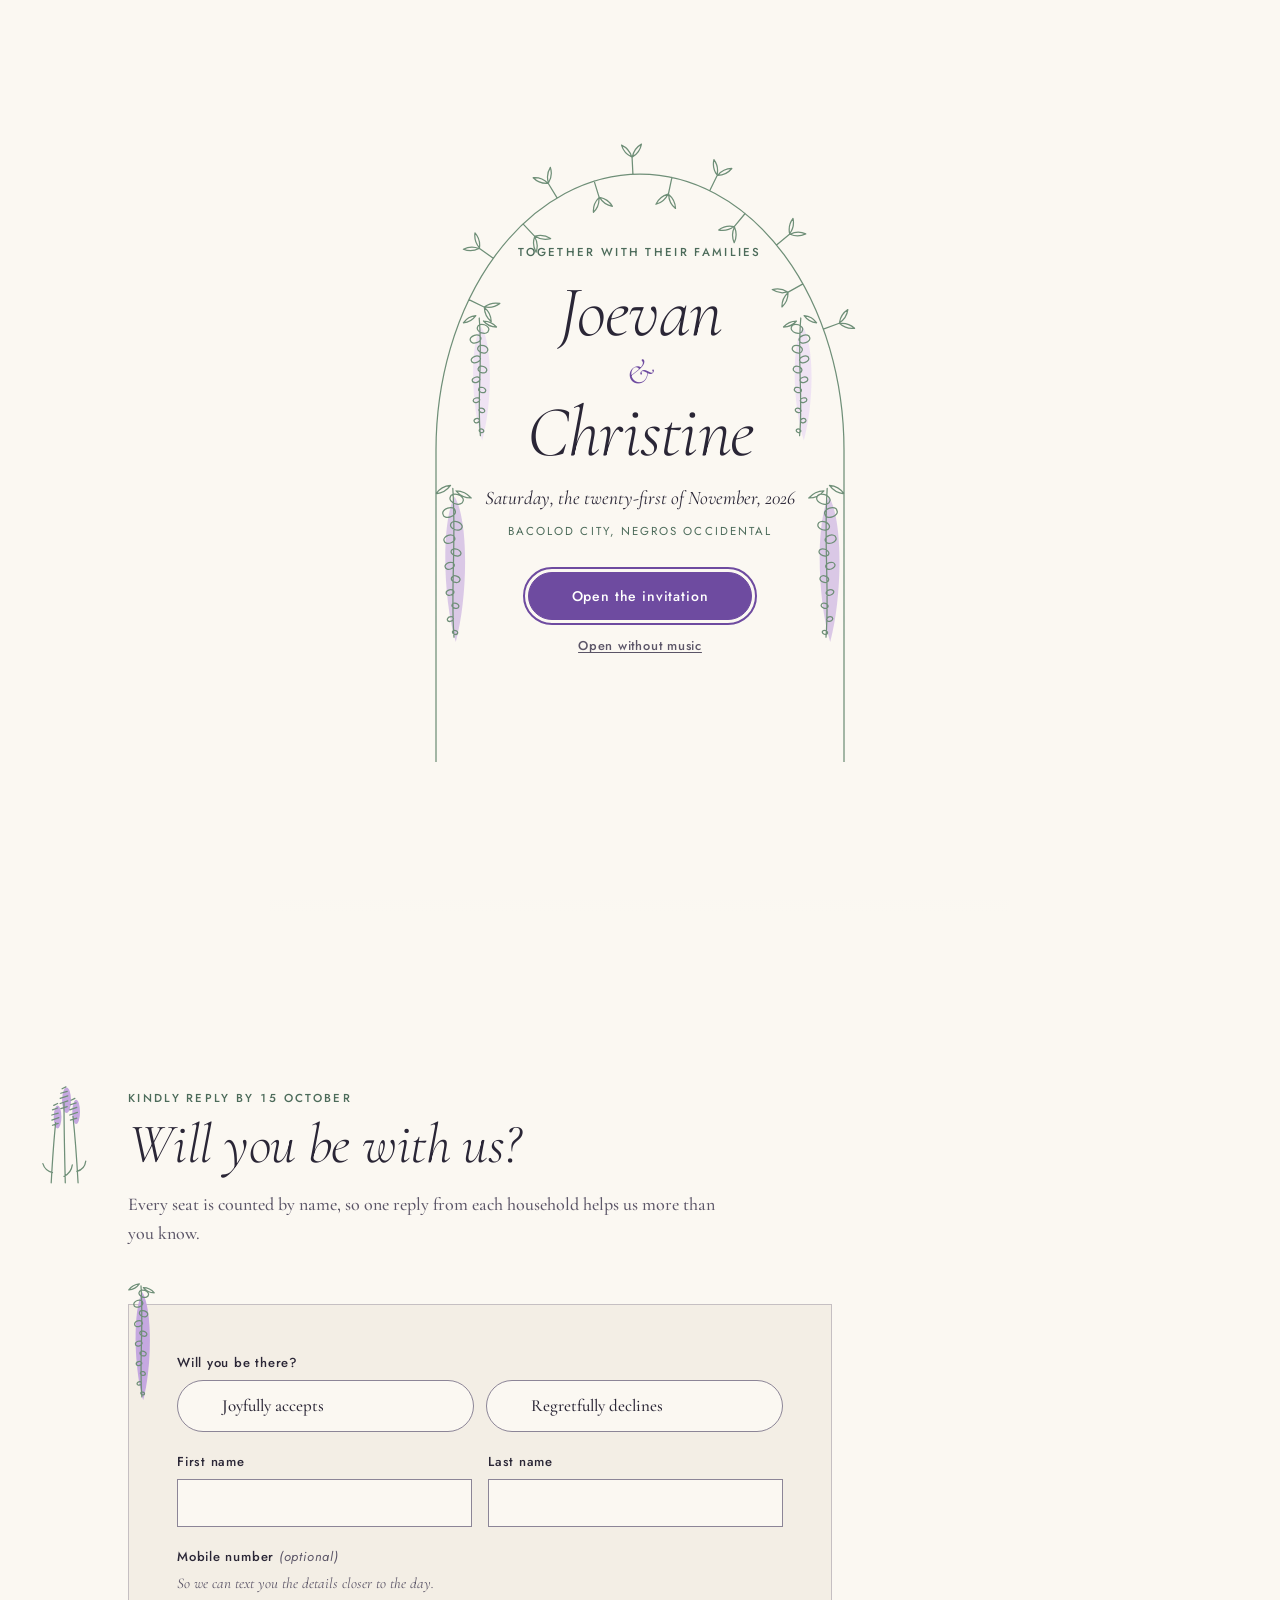
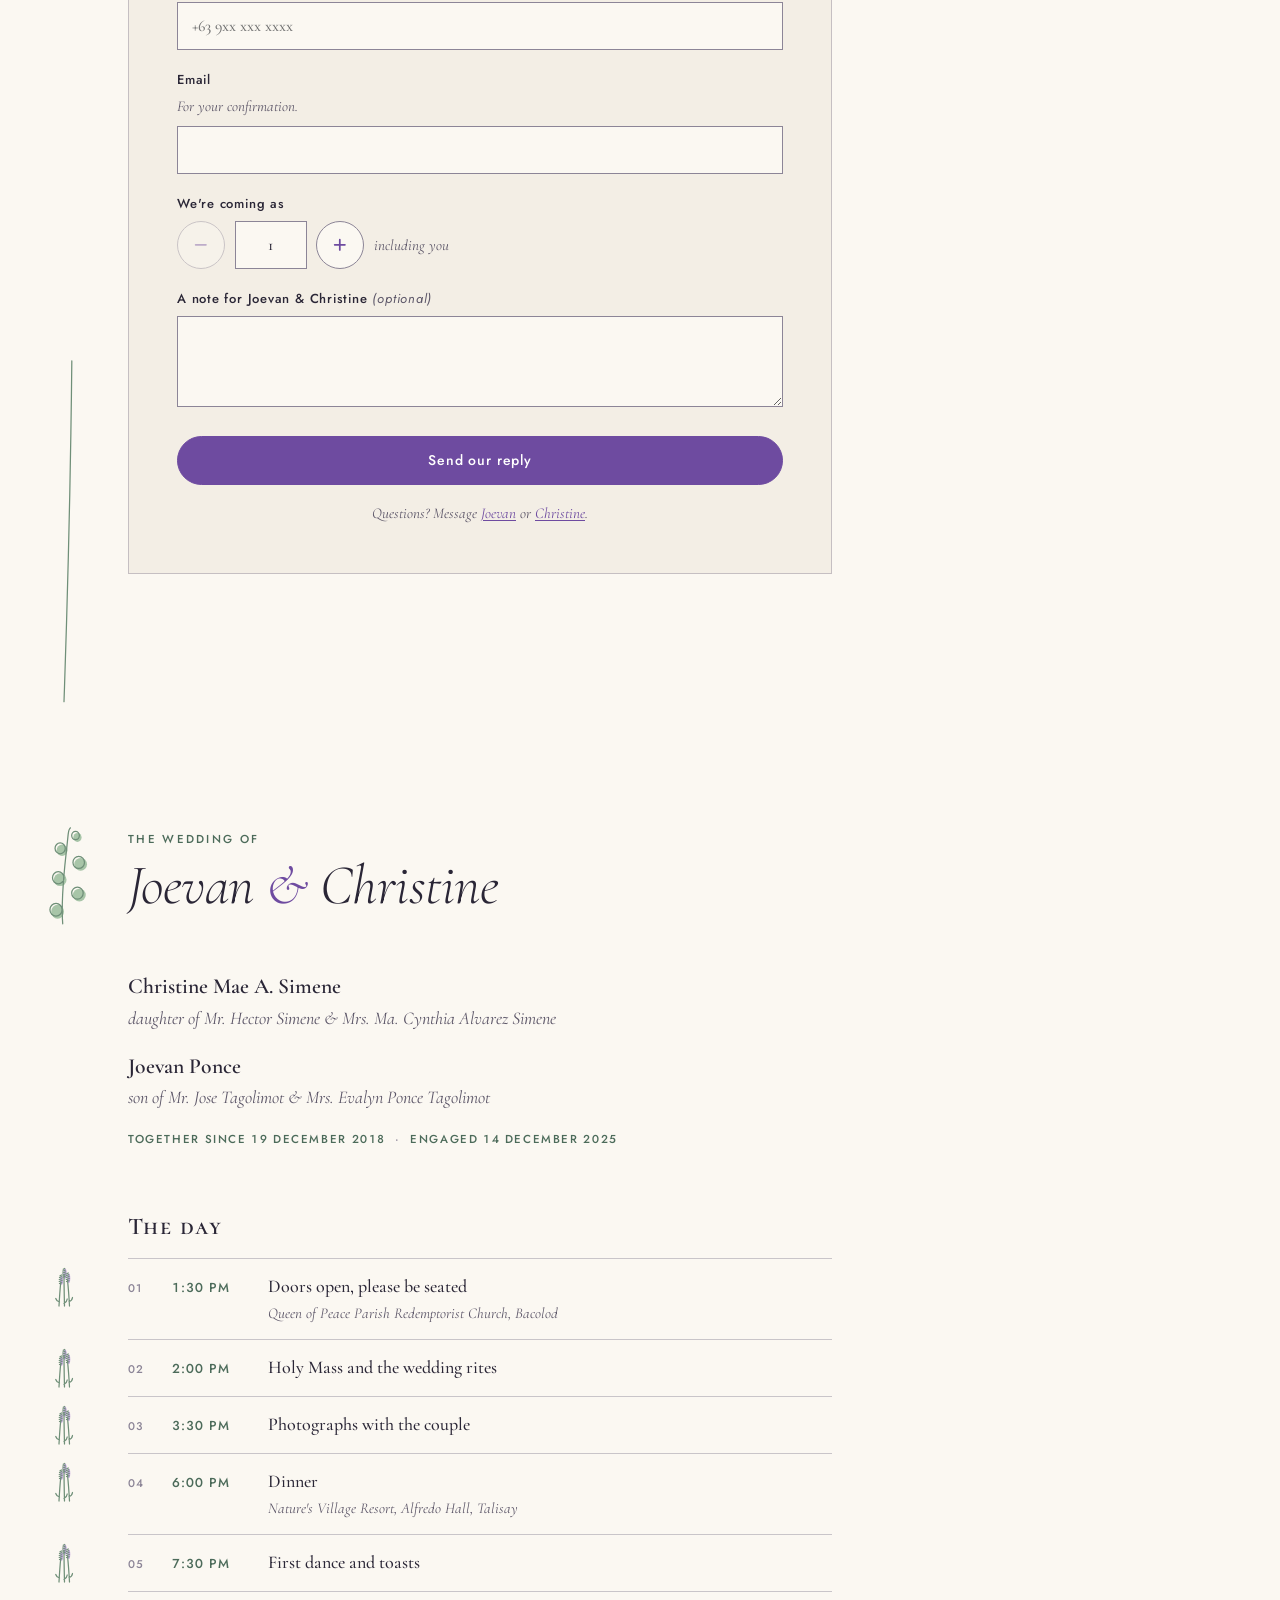
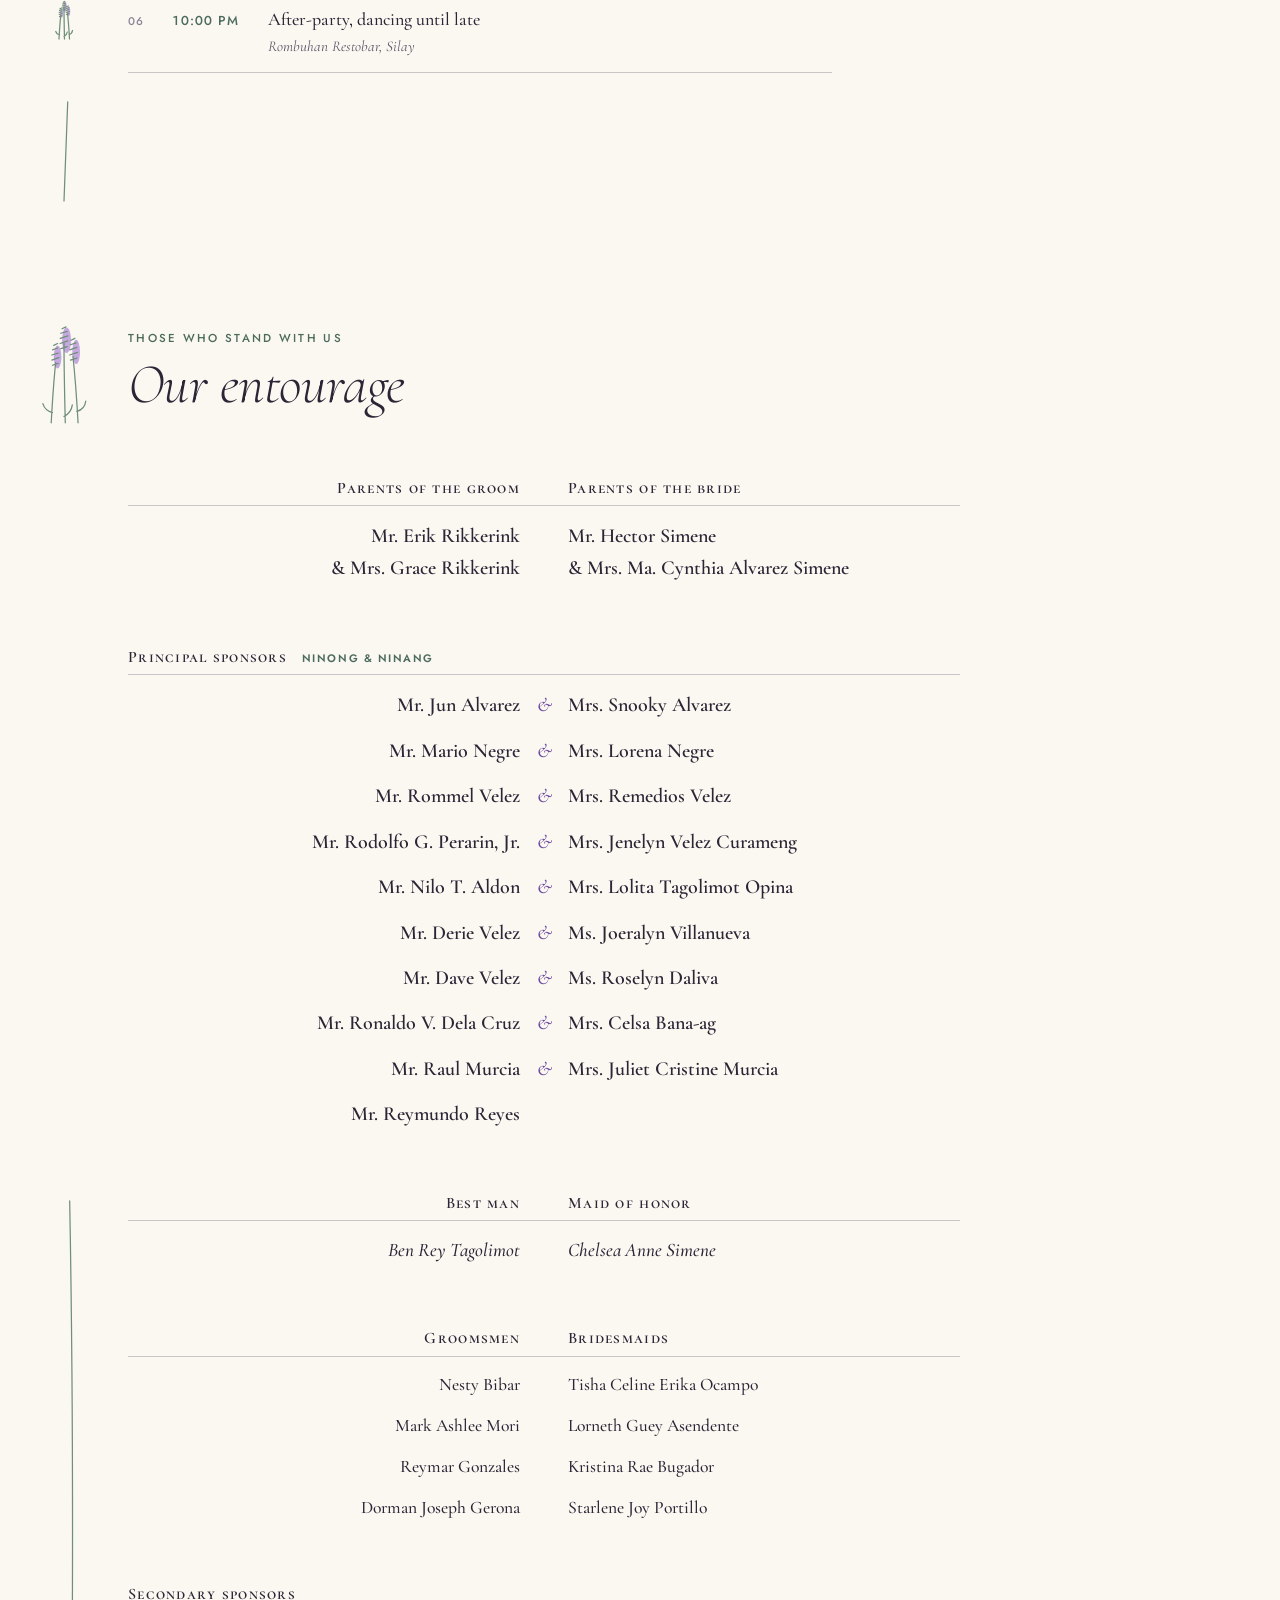
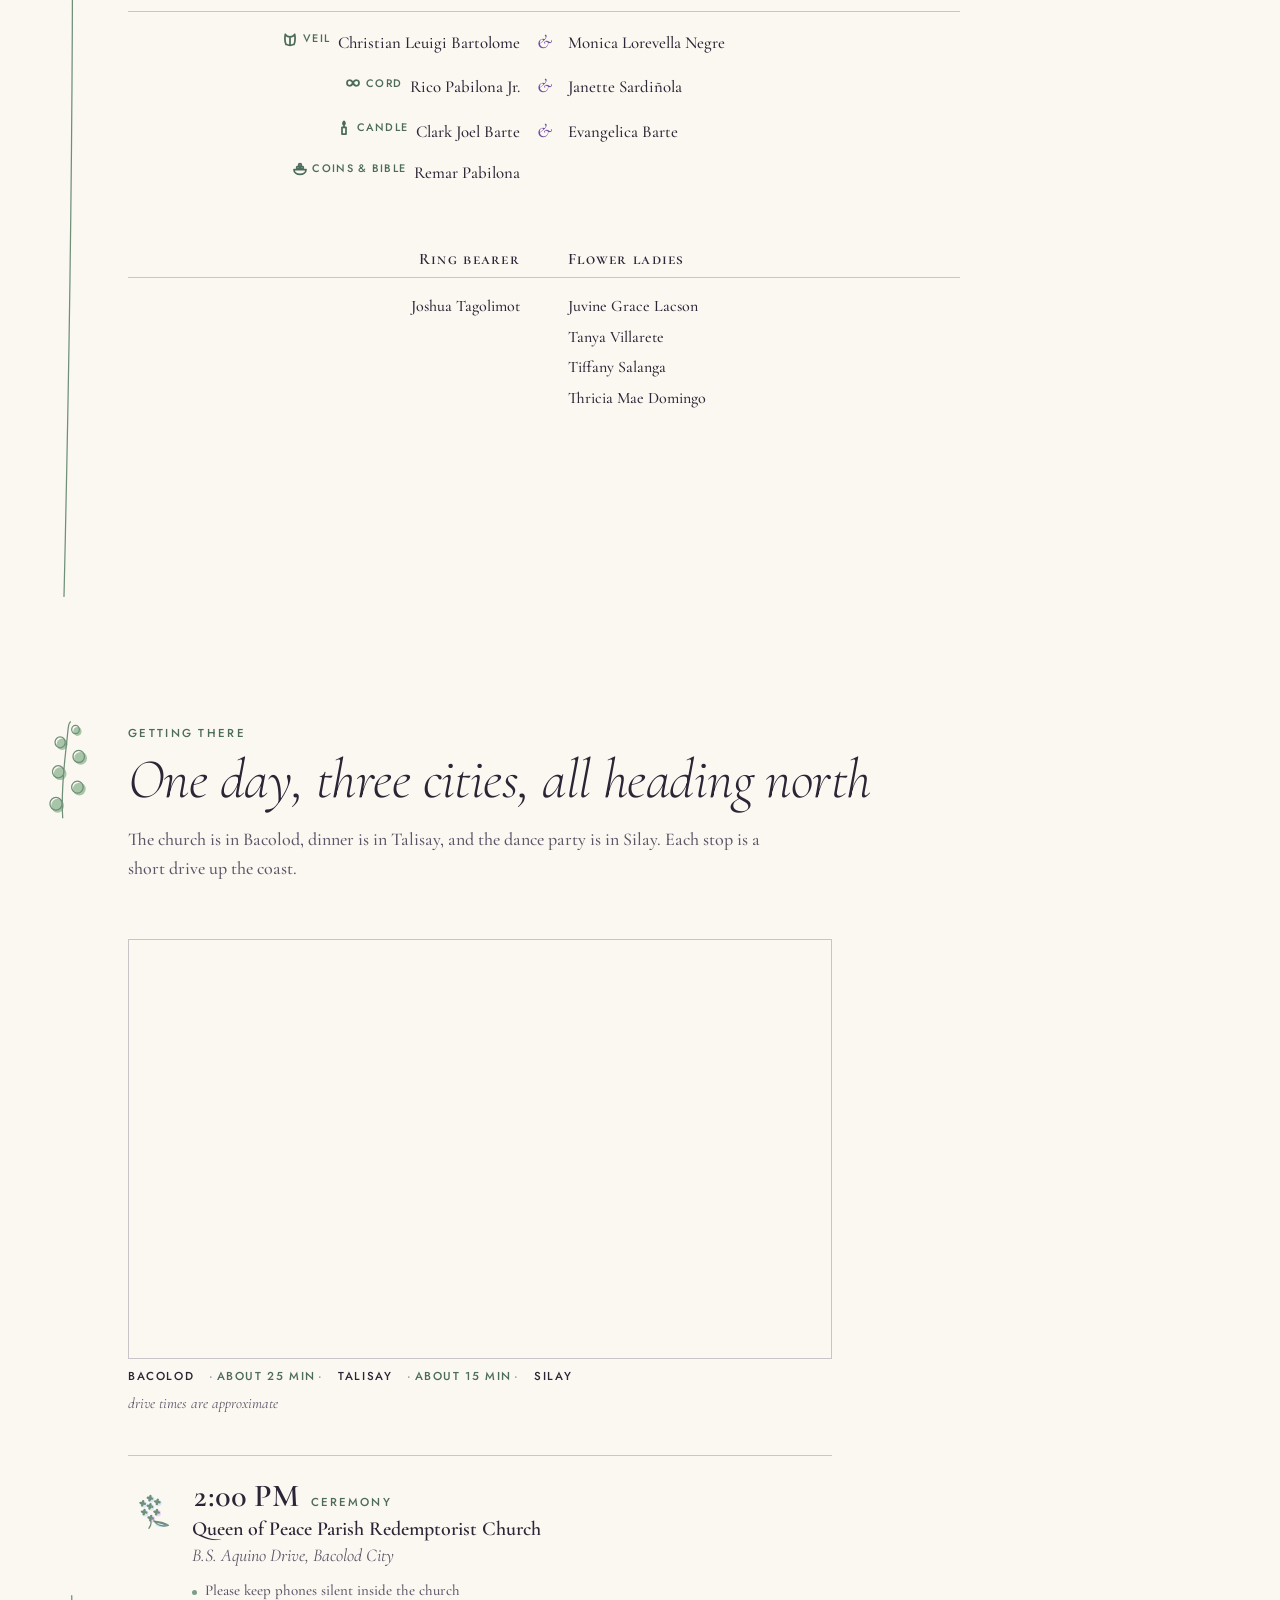
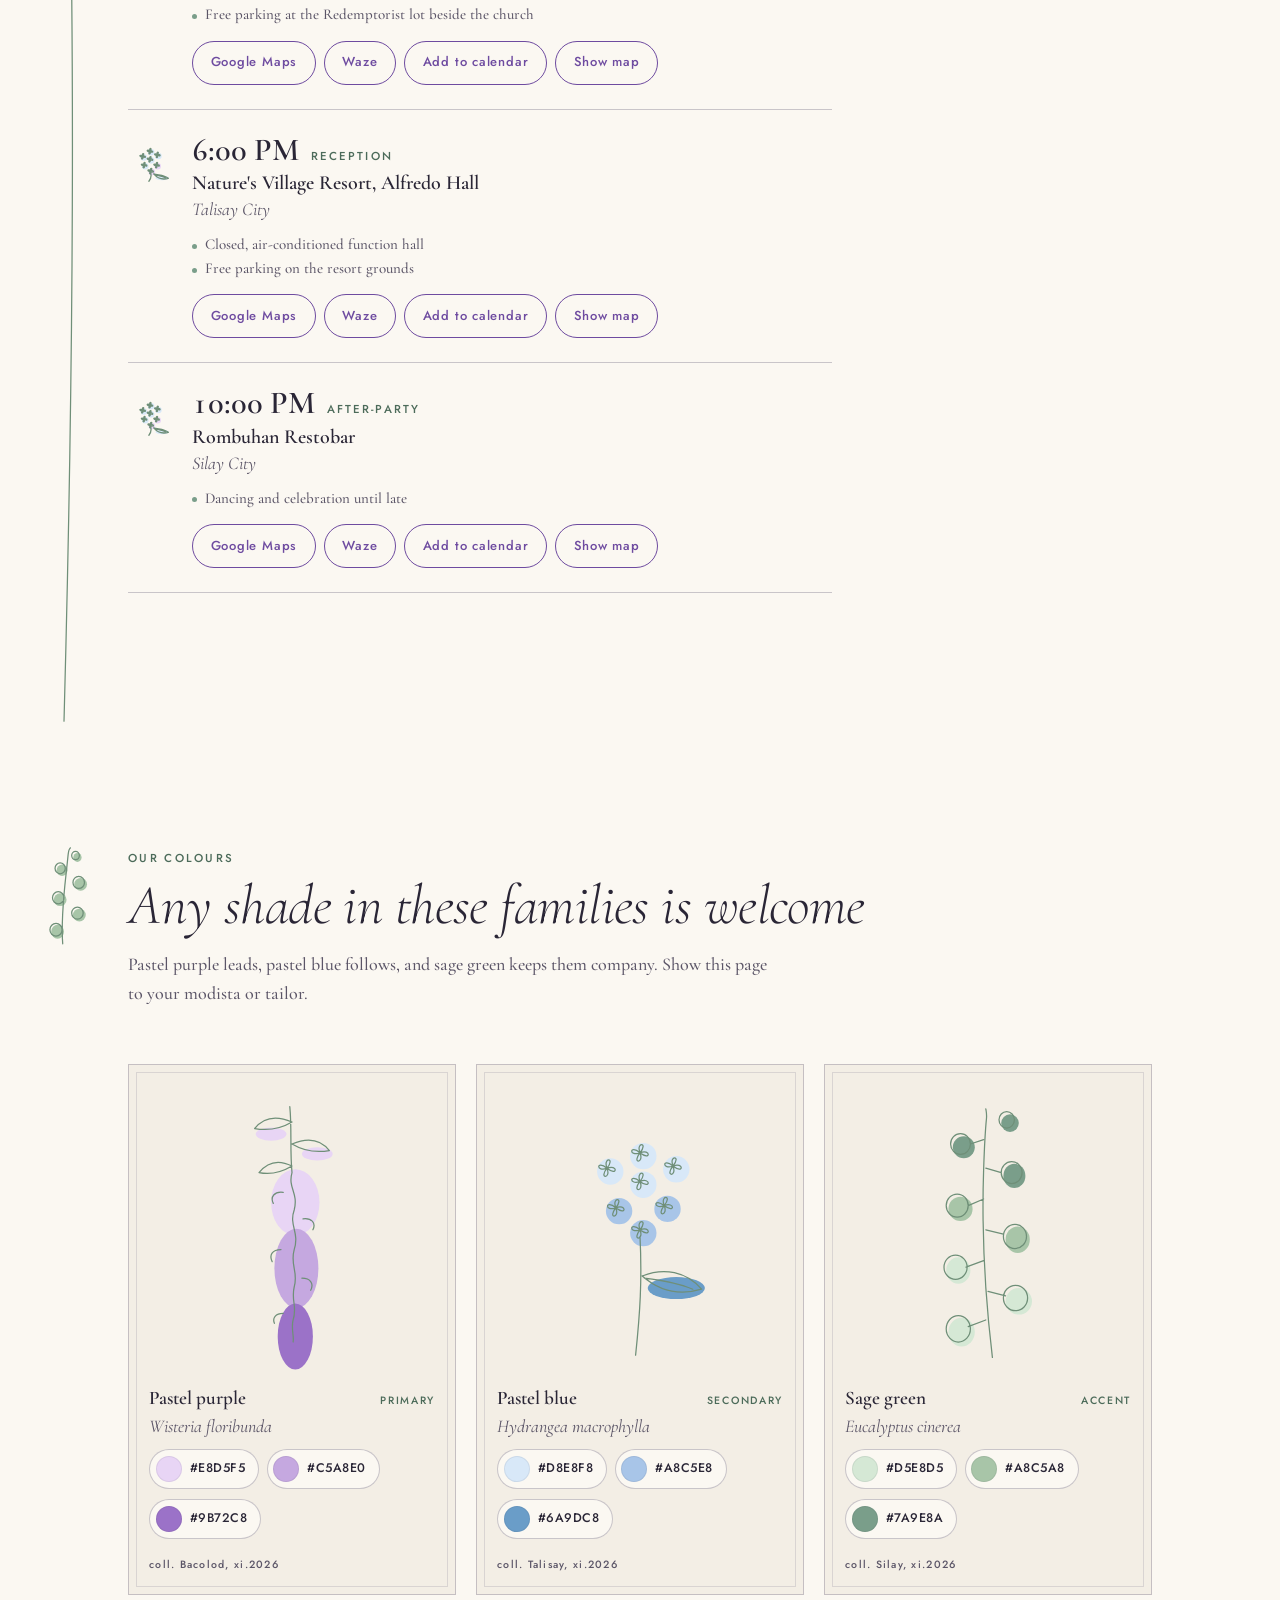
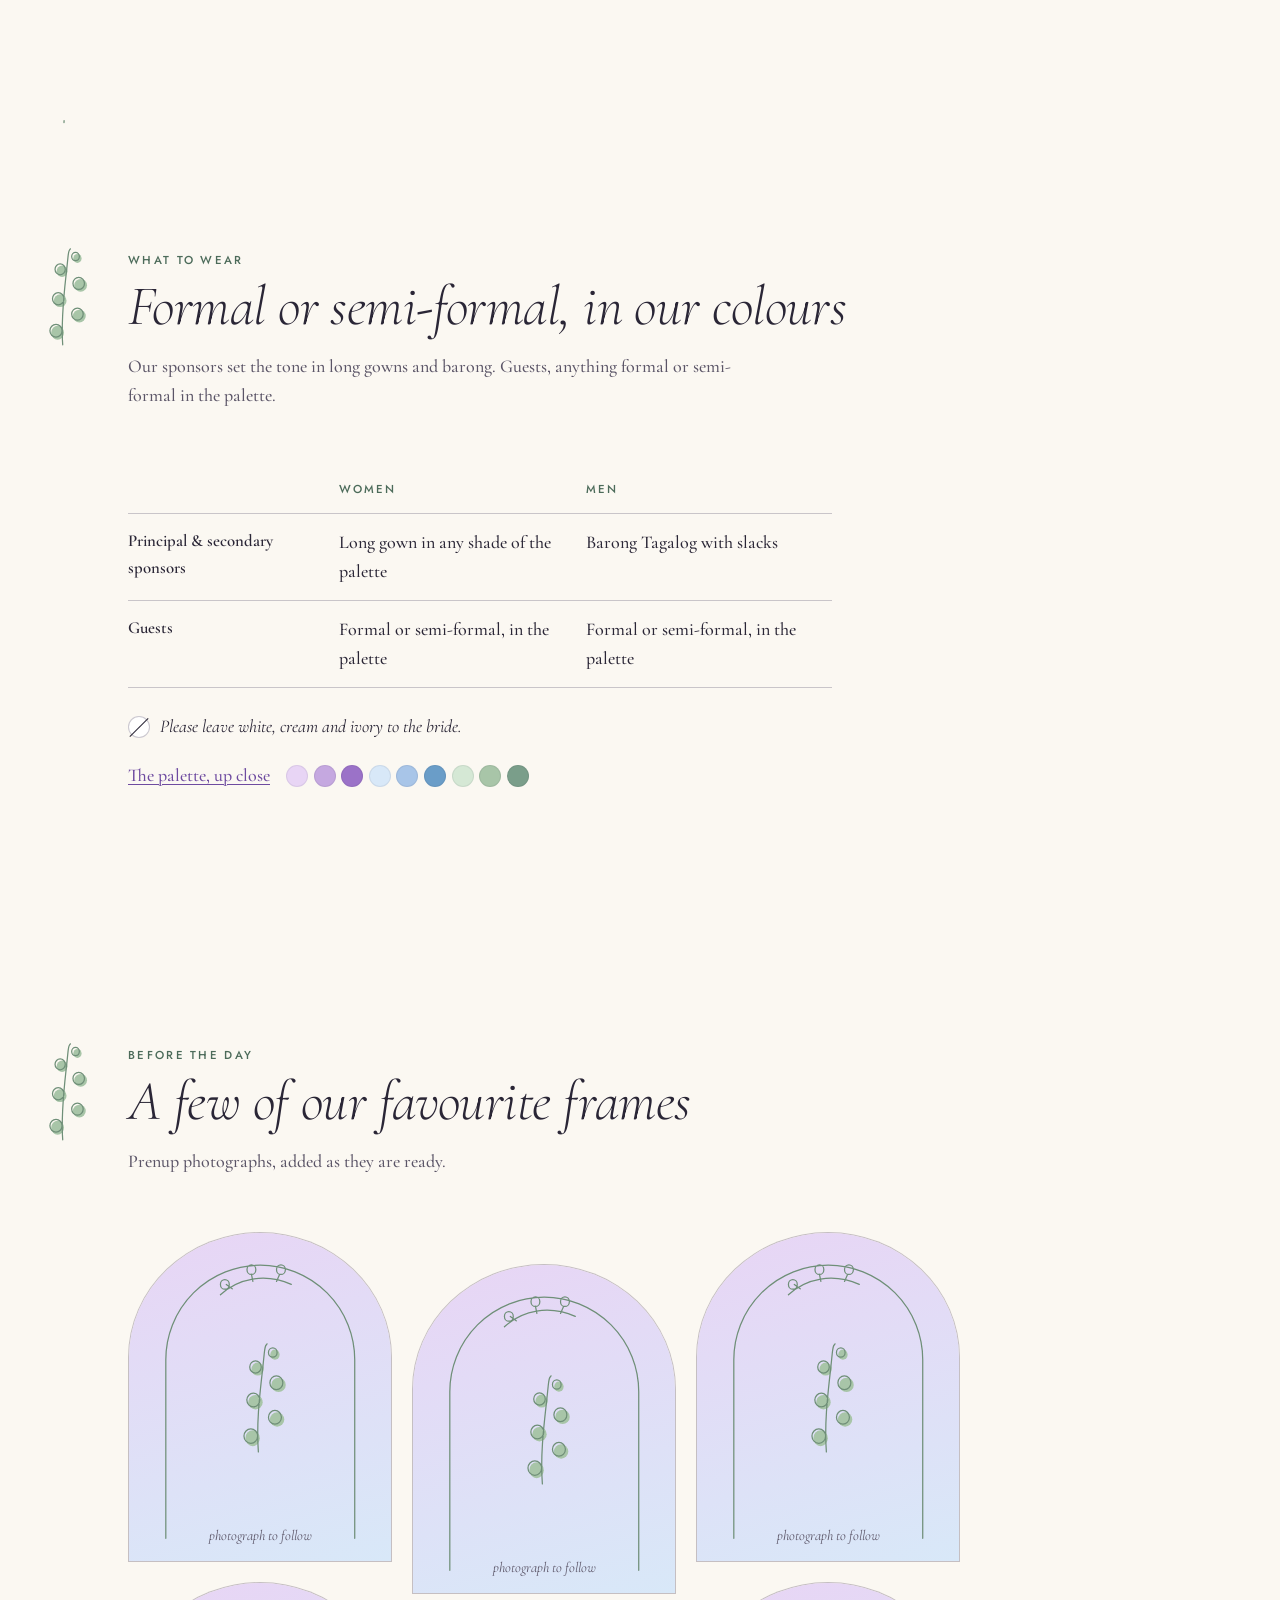
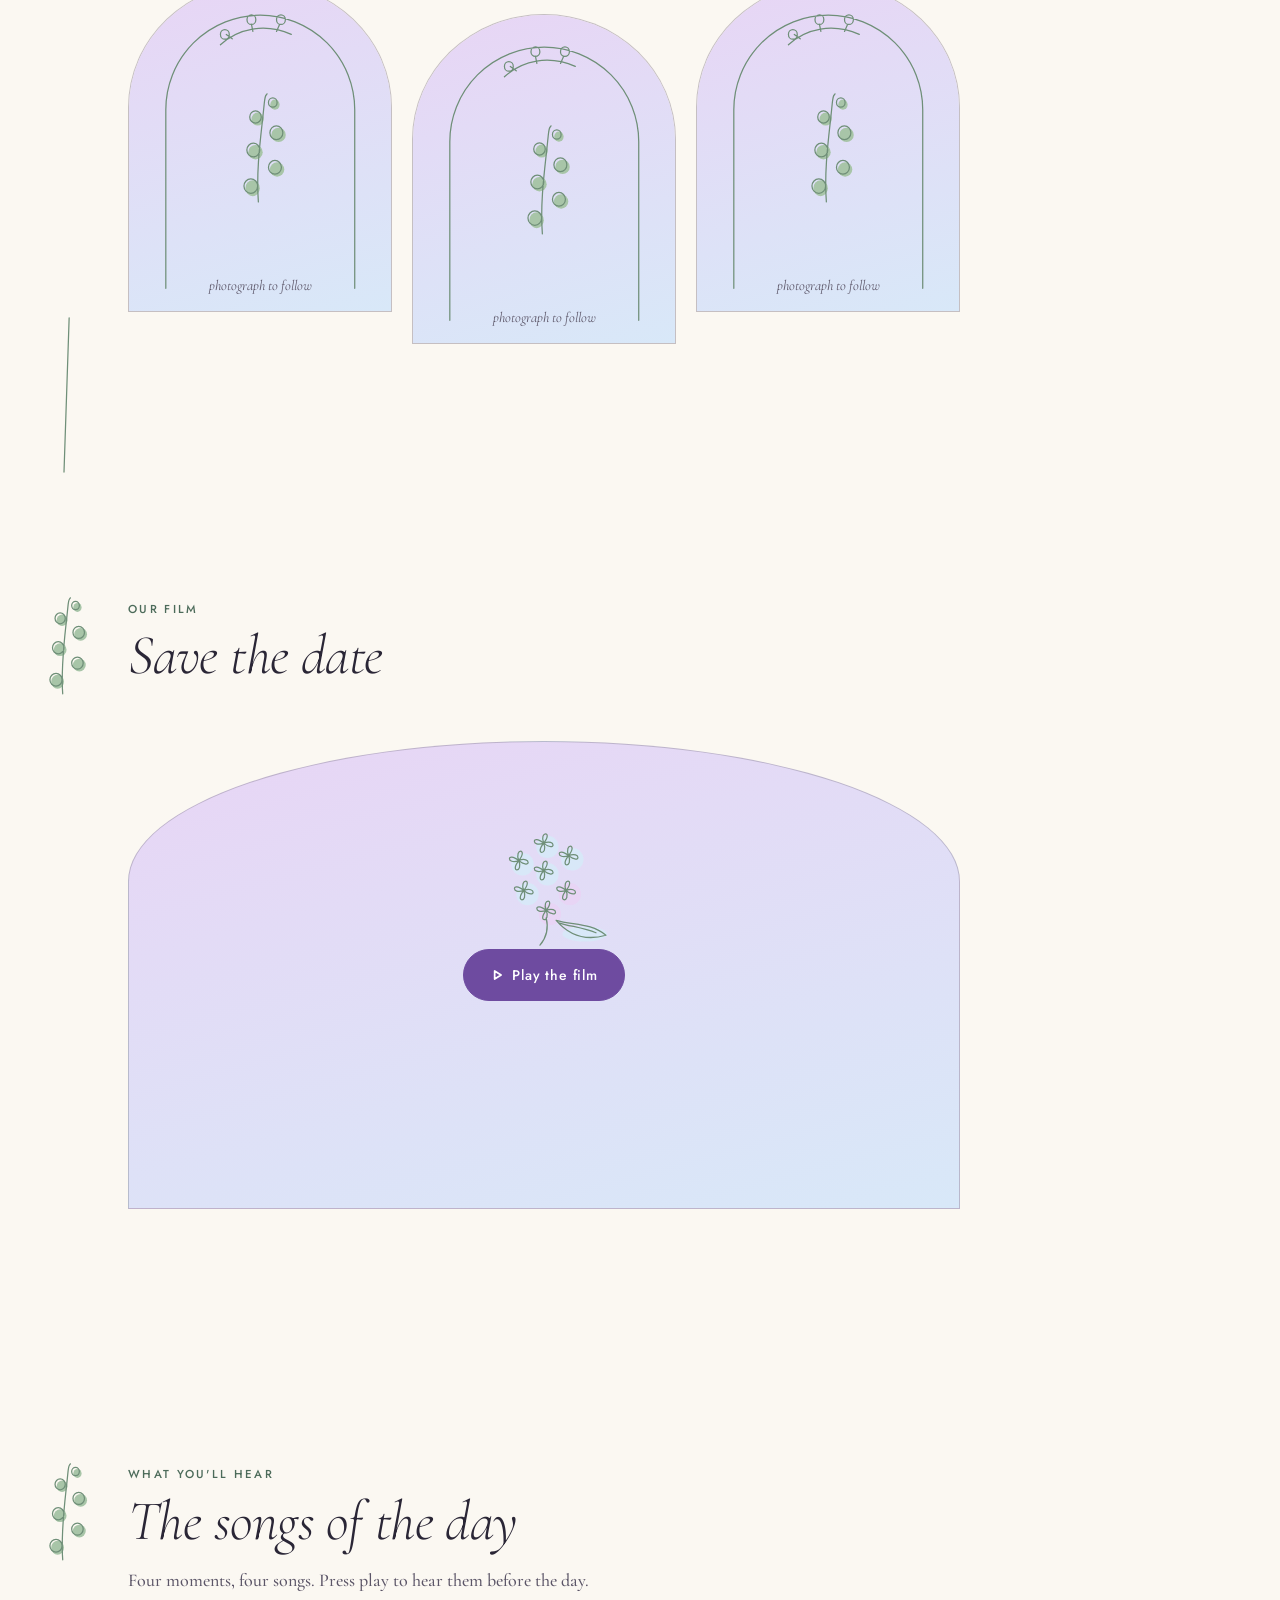
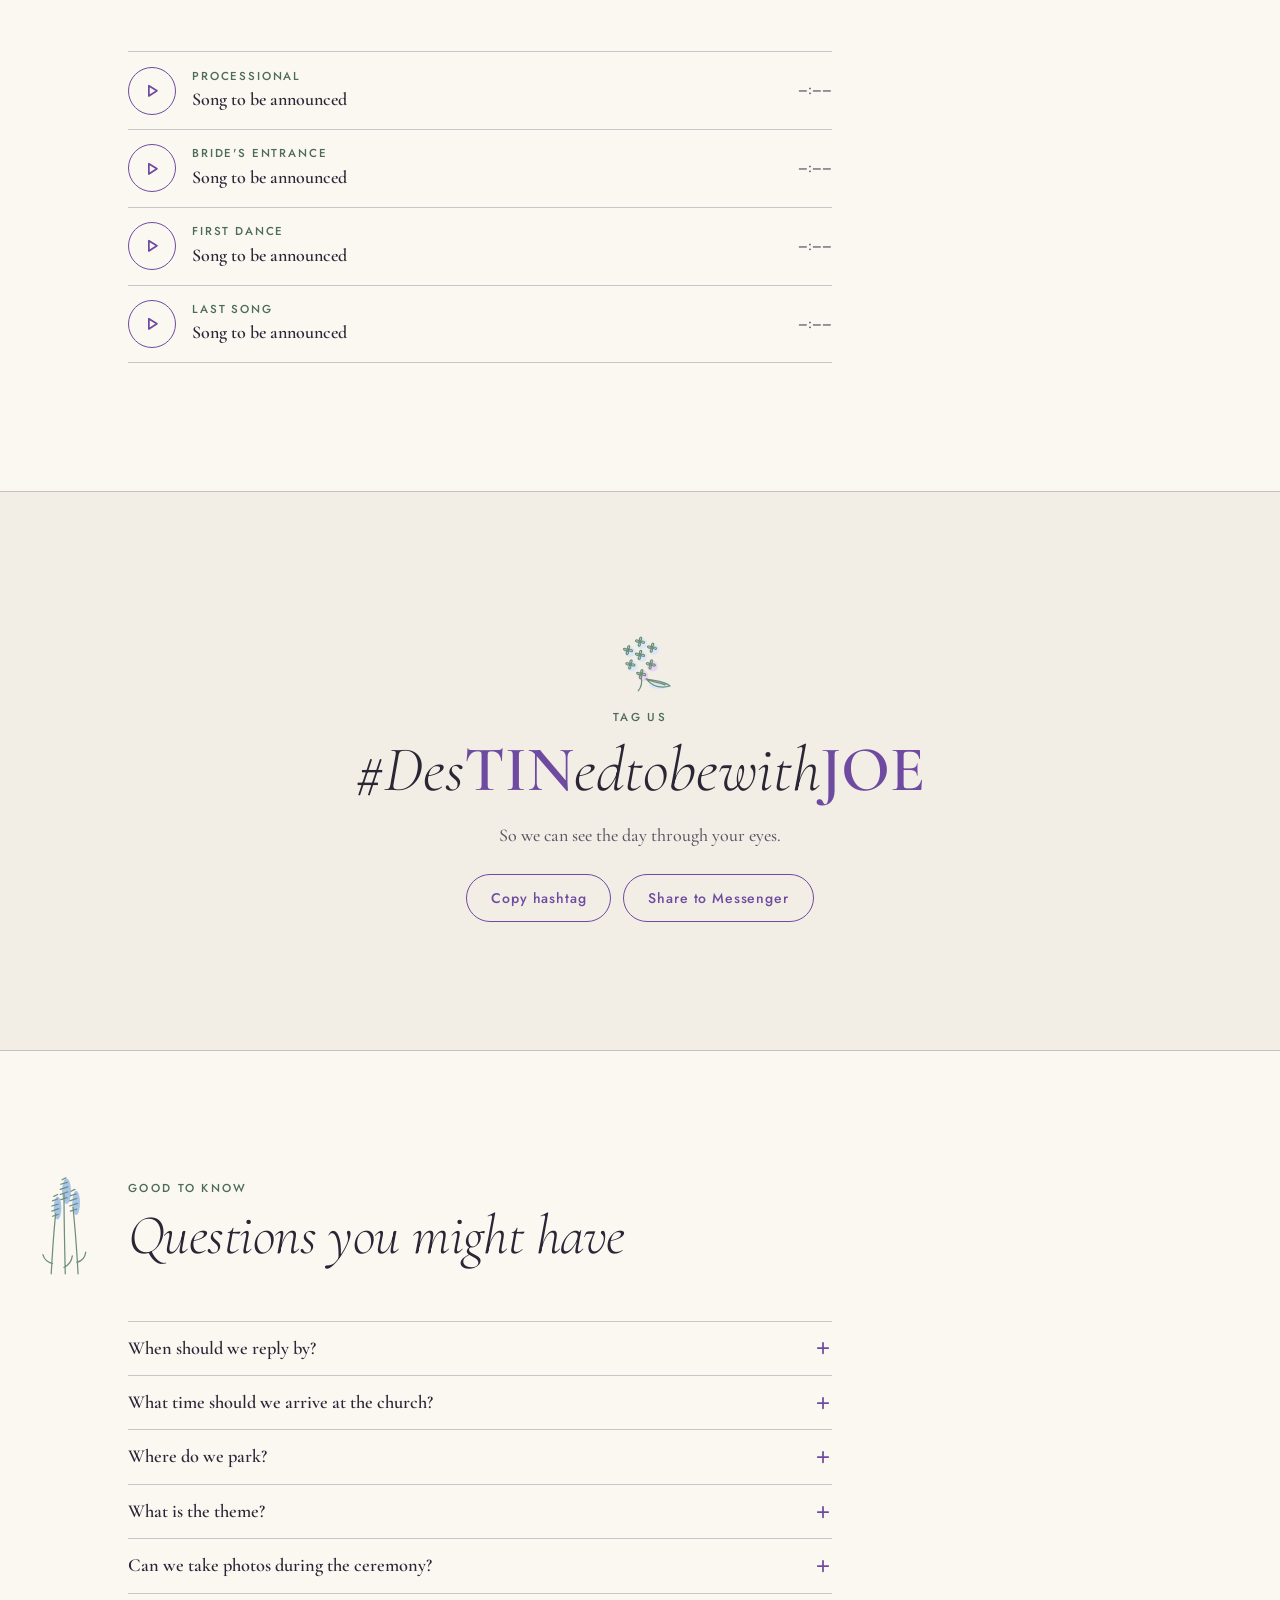
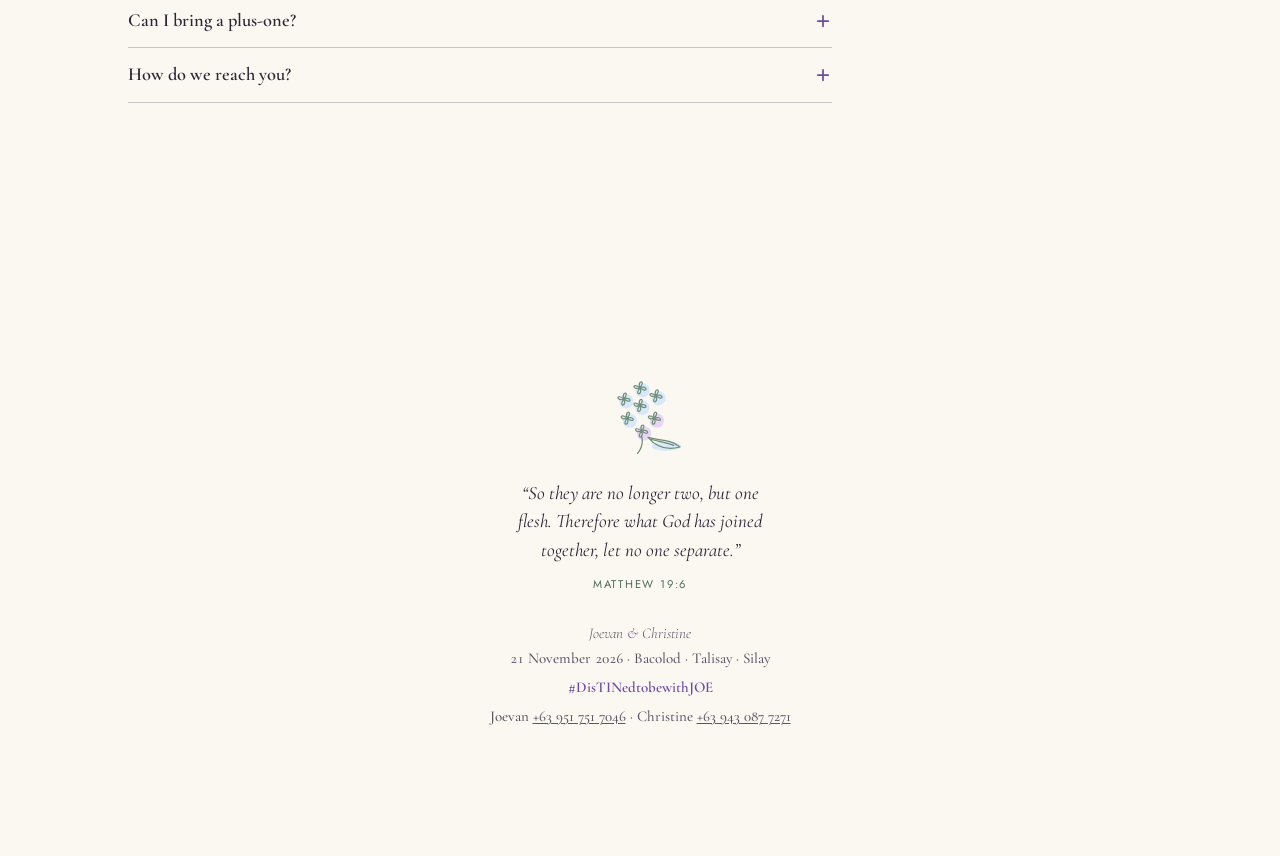
==== index.html @ 083622e3 "Update footer hashtag from #sTINedtobewithJOE to #DesTINedtobewithJOE" ====
<!DOCTYPE html>
<html lang="en">
<head>
<meta charset="utf-8">
<meta name="viewport" content="width=device-width, initial-scale=1, viewport-fit=cover">
<title>Joevan &amp; Christine · 21 November 2026</title>
<meta name="description" content="Together with their families, Joevan and Christine invite you to their wedding on Saturday, 21 November 2026 in Bacolod City. Find the details, the entourage, the venues, and send your reply.">
<meta name="theme-color" content="#FBF8F2">
<script>
document.documentElement.classList.add('js');
/* Photos may be uploaded as .jpg, .png, .jpeg or .webp — try each in turn so
   the file extension never decides whether a picture shows up. */
window.imgNext = function (img) {
  var EXT = ['jpg', 'png', 'jpeg', 'webp'];
  var i = (+img.dataset.ext || 0) + 1;
  if (img.dataset.base && i < EXT.length) {
    img.dataset.ext = i;
    img.src = img.dataset.base + '.' + EXT[i];
    return;
  }
  var frame = img.closest('.frame');
  if (frame) { frame.dataset.empty = '1'; return; }  // keep the <img>: js/media.js tracks it
  var film = img.closest('.film');
  if (film) film.dataset.empty = '1';
  img.remove();
};
</script>
<!-- Link previews (Messenger, Viber, WhatsApp). The og:image appears once
     the couple drops images/og.jpg (1200×630) into the repo. -->
<meta property="og:type" content="website">
<meta property="og:title" content="Joevan & Christine · 21 November 2026">
<meta property="og:description" content="Together with their families, Joevan and Christine invite you to celebrate their wedding in Bacolod City. Kindly reply by 15 October.">
<meta property="og:url" content="https://joevan2025.github.io/joevan-christine/">
<meta property="og:image" content="https://joevan2025.github.io/joevan-christine/images/og.jpg">
<meta name="twitter:card" content="summary_large_image">
<link rel="icon" href="data:image/svg+xml,%3Csvg xmlns='http://www.w3.org/2000/svg' viewBox='0 0 64 64'%3E%3Ccircle cx='32' cy='32' r='30' fill='%23E8D5F5'/%3E%3Ctext x='32' y='41' text-anchor='middle' font-family='Georgia,serif' font-style='italic' font-size='28' fill='%236E4BA0'%3EJ%26C%3C/text%3E%3C/svg%3E">
<link rel="preconnect" href="https://fonts.googleapis.com">
<link rel="preconnect" href="https://fonts.gstatic.com" crossorigin>
<!-- Exact family names matter: one unknown family makes Google Fonts drop it silently. -->
<link rel="preload" as="style" href="https://fonts.googleapis.com/css2?family=Cormorant+Garamond:ital,wght@0,500;0,600;1,300;1,400&family=Jost:wght@400;500&display=swap" onload="this.onload=null;this.rel='stylesheet'">
<noscript><link rel="stylesheet" href="https://fonts.googleapis.com/css2?family=Cormorant+Garamond:ital,wght@0,500;0,600;1,300;1,400&family=Jost:wght@400;500&display=swap"></noscript>
<link rel="stylesheet" href="css/tokens.css">
<link rel="stylesheet" href="css/base.css">
<link rel="stylesheet" href="css/botanicals.css">
<link rel="stylesheet" href="css/components.css">
<link rel="stylesheet" href="css/sections.css">
</head>
<body>

<!-- SPRITE:START — generated from svg/sprite.svg; edit that file, then re-paste. -->
<svg xmlns="http://www.w3.org/2000/svg" id="sprite" aria-hidden="true" focusable="false" style="position:absolute;width:0;height:0;overflow:hidden">
<style>/* sp-w: colour wash (offset 3px for a riso misregistration feel), sp-d: spine draw-on driven by --draw/--p */.sp-w{stroke:none;opacity:var(--wash-o,1);transition:opacity .4s ease var(--wash-delay,.4s)}.sp-d{stroke-dasharray:1;stroke-dashoffset:var(--draw,0);transition:stroke-dashoffset var(--draw-dur,1.4s) cubic-bezier(.4,0,.2,1)}</style>
<symbol id="arch-wisteria" viewBox="0 0 400 520"><g transform="translate(1.5 2)" class="sp-w" style="fill:var(--wash,none)"><path d="M44 297C56 316.8 55 381.3 45 418C34 381.3 33 316.8 44 297Z M356 297C368 316.8 367 381.3 357 418C346 381.3 345 316.8 356 297Z"/></g><g transform="translate(1.5 2)" class="sp-w" style="fill:var(--wash2,var(--wash,none))"><path d="M66 155C76.2 169.6 75.3 220.6 67 250C57.5 220.6 56.6 169.6 66 155Z M334 155C344.2 169.6 343.4 220.6 335 250C325.5 220.6 324.6 169.6 334 155Z"/></g><path d="M30 520V260A170 230 0 0 1 370 260V520 M352.8 159.2L366 154.4 M366.2 154Q367.2 146.9 373.2 143Q372.2 150.1 366.2 154Z M366.4 154.6Q373.6 153.8 378.8 158.6Q371.7 159.5 366.4 154.6Z M335.8 121.6L323.5 128.4 M323.3 128.9Q323.6 136 318.3 140.8Q318.1 133.7 323.3 128.9Z M323 128.3Q316.2 130.3 310.2 126.3Q317.1 124.3 323 128.3Z M313.8 89.1L324.6 80.2 M324.7 79.7Q323.2 72.7 327.5 67Q329 74 324.7 79.7Z M325.1 80.2Q331.5 77 338.1 79.9Q331.6 83 325.1 80.2Z M287.6 62.9L278.7 73.7 M278.7 74.2Q281.6 80.8 278.5 87.2Q275.6 80.7 278.7 74.2Z M278.2 73.8Q272.6 78.2 265.6 76.7Q271.2 72.4 278.2 73.8Z M258.1 43.9L264.3 31.3 M264.2 30.8Q260 25.1 261.6 18.1Q265.8 23.8 264.2 30.8Z M264.8 31.1Q269.3 25.6 276.5 25.4Q271.9 31 264.8 31.1Z M226.6 32.8L223.7 46.5 M223.9 47Q229.4 51.5 229.6 58.7Q224 54.1 223.9 47Z M223.3 46.8Q220.2 53.3 213.3 55.2Q216.4 48.7 223.3 46.8Z M194.1 30.1L193.4 16.2 M193.1 15.8Q186.6 12.8 184.6 5.9Q191.1 8.9 193.1 15.8Z M193.7 15.7Q195 8.7 201.2 5.1Q199.9 12.2 193.7 15.7Z M161.8 35.9L165.9 49.3 M166.3 49.5Q173.4 50.8 177 56.9Q170 55.7 166.3 49.5Z M165.8 49.7Q166.3 56.9 161.2 61.9Q160.7 54.8 165.8 49.7Z M130.9 49.9L123.6 37.9 M123.2 37.7Q116 38.2 111 33.1Q118.2 32.6 123.2 37.7Z M123.7 37.4Q121.5 30.6 125.3 24.5Q127.5 31.3 123.7 37.4Z M102.5 71.6L112.1 81.8 M112.6 81.8Q119.5 79.8 125.5 83.8Q118.6 85.8 112.6 81.8Z M112.2 82.3Q115.8 88.4 113.4 95.2Q109.8 89 112.2 82.3Z M77.7 100.2L66.3 92.1 M65.8 92.1Q59.5 95.4 52.8 92.7Q59.2 89.4 65.8 92.1Z M66.2 91.6Q61.5 86.2 62.5 79.1Q67.2 84.5 66.2 91.6Z M57.4 134.7L70 140.8 M70.5 140.7Q76.2 136.4 83.2 137.9Q77.5 142.2 70.5 140.7Z M70.3 141.2Q75.8 145.7 76 152.9Q70.5 148.4 70.3 141.2Z M44 292C47 335.4 42 378.8 45 416 M29.9 296.5Q34.4 290.2 42.1 289.5Q37.6 295.8 29.9 296.5Z M46.7 294Q54.4 294.1 59.3 300Q51.6 299.9 46.7 294Z M52.5 302.7A5.6 3.6 18 1 1 41.9 299.3A5.6 3.6 18 1 1 52.5 302.7Z M45.9 310.5A5.3 3.4 -18 1 1 35.9 313.7A5.3 3.4 -18 1 1 45.9 310.5Z M51.6 324.7A4.9 3.2 18 1 1 42.3 321.7A4.9 3.2 18 1 1 51.6 324.7Z M45.5 332.9A4.6 3 -18 1 1 36.8 335.7A4.6 3 -18 1 1 45.5 332.9Z M50.7 346.7A4.2 2.8 18 1 1 42.7 344.1A4.2 2.8 18 1 1 50.7 346.7Z M45.1 355.3A3.9 2.6 -18 1 1 37.7 357.7A3.9 2.6 -18 1 1 45.1 355.3Z M49.8 368.7A3.6 2.4 18 1 1 43 366.5A3.6 2.4 18 1 1 49.8 368.7Z M44.8 377.7A3.2 2.2 -18 1 1 38.6 379.7A3.2 2.2 -18 1 1 44.8 377.7Z M48.9 390.7A2.9 2 18 1 1 43.4 388.9A2.9 2 18 1 1 48.9 390.7Z M44.4 400.1A2.5 1.8 -18 1 1 39.5 401.7A2.5 1.8 -18 1 1 44.4 400.1Z M48 412.7A2.2 1.6 18 1 1 43.8 411.3A2.2 1.6 18 1 1 48 412.7Z M66 150C69 184.3 64 218.6 67 248 M52.8 154Q56.6 148.6 63.2 148Q59.4 153.4 52.8 154Z M69.6 152.5Q76.1 152.5 80.4 157.5Q73.9 157.5 69.6 152.5Z M73.7 160.5A4.8 3.1 18 1 1 64.7 157.5A4.8 3.1 18 1 1 73.7 160.5Z M67.2 166.1A4.5 2.9 -18 1 1 58.7 168.9A4.5 2.9 -18 1 1 67.2 166.1Z M72.9 177.3A4.2 2.7 18 1 1 65 174.7A4.2 2.7 18 1 1 72.9 177.3Z M66.9 183.3A3.9 2.5 -18 1 1 59.5 185.7A3.9 2.5 -18 1 1 66.9 183.3Z M72.1 194.1A3.6 2.4 18 1 1 65.3 191.9A3.6 2.4 18 1 1 72.1 194.1Z M66.6 200.5A3.3 2.2 -18 1 1 60.3 202.5A3.3 2.2 -18 1 1 66.6 200.5Z M71.3 210.9A3 2 18 1 1 65.6 209.1A3 2 18 1 1 71.3 210.9Z M66.3 217.7A2.7 1.9 -18 1 1 61.1 219.3A2.7 1.9 -18 1 1 66.3 217.7Z M70.5 227.8A2.4 1.7 18 1 1 65.8 226.2A2.4 1.7 18 1 1 70.5 227.8Z M66 234.8A2.2 1.5 -18 1 1 61.9 236.2A2.2 1.5 -18 1 1 66 234.8Z M69.7 244.6A1.9 1.4 18 1 1 66.1 243.4A1.9 1.4 18 1 1 69.7 244.6Z M356 292C353 335.4 358 378.8 355 416 M357.9 289.5Q365.6 290.2 370.1 296.5Q362.4 295.8 357.9 289.5Z M340.7 300Q345.6 294.1 353.3 294Q348.4 299.9 340.7 300Z M358.1 302.7A5.6 3.6 18 1 1 347.5 299.3A5.6 3.6 18 1 1 358.1 302.7Z M364.1 310.5A5.3 3.4 -18 1 1 354.1 313.7A5.3 3.4 -18 1 1 364.1 310.5Z M357.7 324.7A4.9 3.2 18 1 1 348.4 321.7A4.9 3.2 18 1 1 357.7 324.7Z M363.2 332.9A4.6 3 -18 1 1 354.5 335.7A4.6 3 -18 1 1 363.2 332.9Z M357.3 346.7A4.2 2.8 18 1 1 349.3 344.1A4.2 2.8 18 1 1 357.3 346.7Z M362.3 355.3A3.9 2.6 -18 1 1 354.9 357.7A3.9 2.6 -18 1 1 362.3 355.3Z M357 368.7A3.6 2.4 18 1 1 350.2 366.5A3.6 2.4 18 1 1 357 368.7Z M361.4 377.7A3.2 2.2 -18 1 1 355.2 379.7A3.2 2.2 -18 1 1 361.4 377.7Z M356.6 390.7A2.9 2 18 1 1 351.1 388.9A2.9 2 18 1 1 356.6 390.7Z M360.5 400.1A2.5 1.8 -18 1 1 355.6 401.7A2.5 1.8 -18 1 1 360.5 400.1Z M356.2 412.7A2.2 1.6 18 1 1 352 411.3A2.2 1.6 18 1 1 356.2 412.7Z M334 150C331 184.3 336 218.6 333 248 M336.8 148Q343.4 148.6 347.2 154Q340.6 153.4 336.8 148Z M319.6 157.5Q323.9 152.5 330.4 152.5Q326.1 157.5 319.6 157.5Z M335.3 160.5A4.8 3.1 18 1 1 326.3 157.5A4.8 3.1 18 1 1 335.3 160.5Z M341.3 166.1A4.5 2.9 -18 1 1 332.8 168.9A4.5 2.9 -18 1 1 341.3 166.1Z M335 177.3A4.2 2.7 18 1 1 327.1 174.7A4.2 2.7 18 1 1 335 177.3Z M340.5 183.3A3.9 2.5 -18 1 1 333.1 185.7A3.9 2.5 -18 1 1 340.5 183.3Z M334.7 194.1A3.6 2.4 18 1 1 327.9 191.9A3.6 2.4 18 1 1 334.7 194.1Z M339.7 200.5A3.3 2.2 -18 1 1 333.4 202.5A3.3 2.2 -18 1 1 339.7 200.5Z M334.4 210.9A3 2 18 1 1 328.7 209.1A3 2 18 1 1 334.4 210.9Z M338.9 217.7A2.7 1.9 -18 1 1 333.7 219.3A2.7 1.9 -18 1 1 338.9 217.7Z M334.2 227.8A2.4 1.7 18 1 1 329.5 226.2A2.4 1.7 18 1 1 334.2 227.8Z M338.1 234.8A2.2 1.5 -18 1 1 334 236.2A2.2 1.5 -18 1 1 338.1 234.8Z M333.9 244.6A1.9 1.4 18 1 1 330.3 243.4A1.9 1.4 18 1 1 333.9 244.6Z" fill="none" stroke="currentColor" stroke-width="1.25" stroke-linecap="round" stroke-linejoin="round" vector-effect="non-scaling-stroke" class="sp-d" pathLength="1"/></symbol>
<symbol id="sprig-eucalyptus" viewBox="0 0 80 160"><g transform="translate(3 3)" class="sp-w" style="fill:var(--wash,none)"><ellipse cx="27" cy="134" rx="10" ry="11"/><ellipse cx="61" cy="108" rx="10" ry="10"/><ellipse cx="31" cy="84" rx="10" ry="10"/><ellipse cx="63" cy="60" rx="10" ry="10"/><ellipse cx="34" cy="38" rx="8.5" ry="9"/><ellipse cx="58" cy="18" rx="6.5" ry="7"/></g><path d="M38 156c-3-40 2-80 6-116s2-28 6-34M18 134a9.5 10 0 1 0 19 0a9.5 10 0 1 0-19 0M52 108a9 9.5 0 1 0 18 0a9 9.5 0 1 0-18 0M22 84a9 9.5 0 1 0 18 0a9 9.5 0 1 0-18 0M54 60a9 9.5 0 1 0 18 0a9 9.5 0 1 0-18 0M26 38a8 8.5 0 1 0 16 0a8 8.5 0 1 0-16 0M52 18a6 6.5 0 1 0 12 0a6 6.5 0 1 0-12 0" fill="none" stroke="currentColor" stroke-width="1.25" stroke-linecap="round" stroke-linejoin="round" vector-effect="non-scaling-stroke" class="sp-d" pathLength="1"/></symbol>
<symbol id="sprig-lavender" viewBox="0 0 80 160"><g transform="translate(3 3)" class="sp-w" style="fill:var(--wash,none)"><ellipse cx="27" cy="50" rx="6" ry="18"/><ellipse cx="41" cy="24" rx="7" ry="20"/><ellipse cx="56" cy="42" rx="6" ry="19"/></g><path d="M20 156c2-36 4-66 7-94M42 156c-1-44-2-80-2-124M62 156c-2-36-4-66-8-104M22 66l9-3M21 58l11-4M21 50l10-3M22 42l8-3M24 35l6-3M35 40l10-3M34 32l12-4M34 24l12-4M35 16l10-3M37 9l6-3M50 58l10-3M49 50l12-4M49 42l11-4M50 34l9-3M51 27l6-3M22 140c-8-2-13-7-15-14M40 146c8-4 12-10 13-18M60 138c8-2 13-8 14-16" fill="none" stroke="currentColor" stroke-width="1.25" stroke-linecap="round" stroke-linejoin="round" vector-effect="non-scaling-stroke" class="sp-d" pathLength="1"/></symbol>
<symbol id="bloom-hydrangea" viewBox="0 0 120 120"><g transform="translate(3 3)" class="sp-w" style="fill:var(--wash,none)"><ellipse cx="60" cy="36" rx="9" ry="9"/><ellipse cx="40" cy="50" rx="9" ry="9"/><ellipse cx="80" cy="46" rx="9" ry="9"/><ellipse cx="60" cy="58" rx="9" ry="9"/><ellipse cx="44" cy="74" rx="9" ry="9"/><ellipse cx="90" cy="106" rx="18" ry="6"/></g><g transform="translate(3 3)" class="sp-w" style="fill:var(--wash2,none)"><ellipse cx="78" cy="74" rx="9" ry="9"/><ellipse cx="62" cy="90" rx="9" ry="9"/></g><path d="M60 36c-4-10 8-10 0 0c10-4 10 8 0 0c4 10-8 10 0 0c-10 4-10-8 0 0M40 50c-4-10 8-10 0 0c10-4 10 8 0 0c4 10-8 10 0 0c-10 4-10-8 0 0M80 46c-4-10 8-10 0 0c10-4 10 8 0 0c4 10-8 10 0 0c-10 4-10-8 0 0M60 58c-4-10 8-10 0 0c10-4 10 8 0 0c4 10-8 10 0 0c-10 4-10-8 0 0M44 74c-4-10 8-10 0 0c10-4 10 8 0 0c4 10-8 10 0 0c-10 4-10-8 0 0M78 74c-4-10 8-10 0 0c10-4 10 8 0 0c4 10-8 10 0 0c-10 4-10-8 0 0M62 90c-4-10 8-10 0 0c10-4 10 8 0 0c4 10-8 10 0 0c-10 4-10-8 0 0M62 96c2 8 0 16-5 22M70 98c14 4 28 2 40 12c-14 4-28 2-40-12M72 100c10 3 20 4 30 8" fill="none" stroke="currentColor" stroke-width="1.25" stroke-linecap="round" stroke-linejoin="round" vector-effect="non-scaling-stroke" class="sp-d" pathLength="1"/></symbol>
<symbol id="arch-frame" viewBox="0 0 300 400"><g transform="translate(3 3)" class="sp-w" style="fill:var(--wash,none)"><ellipse cx="102" cy="48" rx="7" ry="7.5"/><ellipse cx="138" cy="28" rx="7" ry="7.5"/><ellipse cx="178" cy="28" rx="7" ry="7.5"/></g><path d="M22 392V150a128 128 0 0 1 256 0v242M96 62c24-22 60-30 96-14M112 54l-8-6M140 44l-2-10M172 44l4-9M96 48a6 6.5 0 1 0 12 0a6 6.5 0 1 0-12 0M132 28a6 6.5 0 1 0 12 0a6 6.5 0 1 0-12 0M172 28a6 6.5 0 1 0 12 0a6 6.5 0 1 0-12 0" fill="none" stroke="currentColor" stroke-width="1.25" stroke-linecap="round" stroke-linejoin="round" vector-effect="non-scaling-stroke" class="sp-d" pathLength="1"/></symbol>
<symbol id="specimen-wisteria" viewBox="0 0 200 260"><g transform="translate(3 3)" class="sp-w" style="fill:var(--w1,none)"><ellipse cx="100" cy="100" rx="22" ry="30"/><ellipse cx="78" cy="38" rx="14" ry="6"/><ellipse cx="120" cy="56" rx="14" ry="6"/></g><g transform="translate(3 3)" class="sp-w" style="fill:var(--w2,none)"><ellipse cx="101" cy="160" rx="20" ry="36"/></g><g transform="translate(3 3)" class="sp-w" style="fill:var(--w3,none)"><ellipse cx="100" cy="222" rx="16" ry="30"/></g><path d="M98 16c2 20 0 40 2 60M100 30c-14-6-26-4-34 6c12 2 24 0 34-6M100 50c14-6 26-4 34 6c-12 2-24 0-34-6M100 70c-12-6-22-4-30 6c10 2 20 0 30-6M100 76c-4 14 6 18 2 34c-5 14 5 20 0 36c-4 14 4 20 0 34c-3 12 3 18-1 30c-2 8 1 14 0 20M92 94c-8-1-12 4-9 10M110 118c8-1 12 4 9 10M90 146c-8 0-11 5-8 11M109 172c8 0 11 5 8 11M92 204c-7 0-10 4-8 9" fill="none" stroke="currentColor" stroke-width="1.25" stroke-linecap="round" stroke-linejoin="round" vector-effect="non-scaling-stroke" class="sp-d" pathLength="1"/></symbol>
<symbol id="specimen-hydrangea" viewBox="0 0 200 260"><g transform="translate(3 3)" class="sp-w" style="fill:var(--w1,none)"><ellipse cx="100" cy="58" rx="12" ry="12"/><ellipse cx="70" cy="72" rx="12" ry="12"/><ellipse cx="130" cy="70" rx="12" ry="12"/><ellipse cx="100" cy="84" rx="12" ry="12"/></g><g transform="translate(3 3)" class="sp-w" style="fill:var(--w2,none)"><ellipse cx="78" cy="108" rx="12" ry="12"/><ellipse cx="122" cy="106" rx="12" ry="12"/><ellipse cx="100" cy="128" rx="12" ry="12"/></g><g transform="translate(3 3)" class="sp-w" style="fill:var(--w3,none)"><ellipse cx="130" cy="178" rx="26" ry="10"/></g><path d="M100 58c-4-10 8-10 0 0c10-4 10 8 0 0c4 10-8 10 0 0c-10 4-10-8 0 0M70 72c-4-10 8-10 0 0c10-4 10 8 0 0c4 10-8 10 0 0c-10 4-10-8 0 0M130 70c-4-10 8-10 0 0c10-4 10 8 0 0c4 10-8 10 0 0c-10 4-10-8 0 0M100 84c-4-10 8-10 0 0c10-4 10 8 0 0c4 10-8 10 0 0c-10 4-10-8 0 0M78 108c-4-10 8-10 0 0c10-4 10 8 0 0c4 10-8 10 0 0c-10 4-10-8 0 0M122 106c-4-10 8-10 0 0c10-4 10 8 0 0c4 10-8 10 0 0c-10 4-10-8 0 0M100 128c-4-10 8-10 0 0c10-4 10 8 0 0c4 10-8 10 0 0c-10 4-10-8 0 0M100 134c2 40 0 70-4 108M102 170c20-8 40-4 54 12c-20 6-38 2-54-12M104 172c16 2 30 4 44 10" fill="none" stroke="currentColor" stroke-width="1.25" stroke-linecap="round" stroke-linejoin="round" vector-effect="non-scaling-stroke" class="sp-d" pathLength="1"/></symbol>
<symbol id="specimen-eucalyptus" viewBox="0 0 200 260"><g transform="translate(3 3)" class="sp-w" style="fill:var(--w1,none)"><ellipse cx="73" cy="218" rx="12" ry="13"/><ellipse cx="125" cy="190" rx="12" ry="12"/><ellipse cx="70" cy="162" rx="11" ry="12"/></g><g transform="translate(3 3)" class="sp-w" style="fill:var(--w2,none)"><ellipse cx="124" cy="134" rx="11" ry="12"/><ellipse cx="72" cy="106" rx="11" ry="11"/></g><g transform="translate(3 3)" class="sp-w" style="fill:var(--w3,none)"><ellipse cx="121" cy="76" rx="10" ry="11"/><ellipse cx="75" cy="50" rx="10" ry="10"/><ellipse cx="117" cy="28" rx="8" ry="8"/></g><path d="M104 244c-6-50-10-110-8-170s4-44 2-56M98 210l-16 6M100 184l16 4M96 156l-16 6M98 128l16 4M96 100l-14 6M98 72l14 4M96 46l-12 4M62 218a11 12 0 1 0 22 0a11 12 0 1 0-22 0M114 190a11 11.5 0 1 0 22 0a11 11.5 0 1 0-22 0M60 162a10.5 11 0 1 0 21 0a10.5 11 0 1 0-21 0M114 134a10.5 11 0 1 0 21 0a10.5 11 0 1 0-21 0M62 106a10 10.5 0 1 0 20 0a10 10.5 0 1 0-20 0M112 76a9.5 10 0 1 0 19 0a9.5 10 0 1 0-19 0M66 50a9 9.5 0 1 0 18 0a9 9.5 0 1 0-18 0M110 28a7 7.5 0 1 0 14 0a7 7.5 0 1 0-14 0" fill="none" stroke="currentColor" stroke-width="1.25" stroke-linecap="round" stroke-linejoin="round" vector-effect="non-scaling-stroke" class="sp-d" pathLength="1"/></symbol>
<symbol id="route-north" viewBox="0 0 600 220"><rect x="0" y="0" width="600" height="220" class="sp-w" style="fill:var(--land,none)"/><path d="M0 152C50 146 80 164 130 146S230 124 290 112S400 96 450 80S560 74 600 58L600 220L0 220Z" class="sp-w" style="fill:var(--sea,none)"/><g transform="translate(2 2)" class="sp-w" style="fill:var(--wash,none)"><path d="M116.5 118A6.5 6.5 0 1 1 103.5 118A6.5 6.5 0 1 1 116.5 118Z M107.5 126A6.5 6.5 0 1 1 94.5 126A6.5 6.5 0 1 1 107.5 126Z M125.5 124A6.5 6.5 0 1 1 112.5 124A6.5 6.5 0 1 1 125.5 124Z M116.5 130A6.5 6.5 0 1 1 103.5 130A6.5 6.5 0 1 1 116.5 130Z M336.5 74A6.5 6.5 0 1 1 323.5 74A6.5 6.5 0 1 1 336.5 74Z M327.5 82A6.5 6.5 0 1 1 314.5 82A6.5 6.5 0 1 1 327.5 82Z M345.5 80A6.5 6.5 0 1 1 332.5 80A6.5 6.5 0 1 1 345.5 80Z M336.5 86A6.5 6.5 0 1 1 323.5 86A6.5 6.5 0 1 1 336.5 86Z M526.5 40A6.5 6.5 0 1 1 513.5 40A6.5 6.5 0 1 1 526.5 40Z M517.5 48A6.5 6.5 0 1 1 504.5 48A6.5 6.5 0 1 1 517.5 48Z M535.5 46A6.5 6.5 0 1 1 522.5 46A6.5 6.5 0 1 1 535.5 46Z M526.5 52A6.5 6.5 0 1 1 513.5 52A6.5 6.5 0 1 1 526.5 52Z"/></g><path d="M0 152C50 146 80 164 130 146S230 124 290 112S400 96 450 80S560 74 600 58 M19.7 132.7L33.3 133 M46.2 133.9L58.8 135 M71.2 135.9L83.8 136.2 M96.7 135.6L110.3 133.6 M124.9 129.7L135.2 126.2 M150.7 121.3L166.3 117.1 M182.1 113.5L198.1 110.3 M214.4 107.3L231.1 104.5 M248.2 101.6L265.7 98.6 M283.8 95.2L296.2 92.8 M314.3 89.4L331.8 86.4 M348.9 83.6L365.6 80.9 M381.9 78.1L397.9 75.1 M413.7 71.8L429.3 68 M444.8 63.6L455.2 60.4 M471.2 56.7L487.5 54.2 M504.1 52.6L520.6 51.5 M536.9 50.5L552.7 49.4 M568 47.8L582.4 45.3 M110 144V128 M114.9 122.9A3.1 2.1 45 1 1 110.5 118.5A3.1 2.1 45 1 1 114.9 122.9Z M105.1 122.9A3.1 2.1 135 1 1 109.5 118.5A3.1 2.1 135 1 1 105.1 122.9Z M105.1 113.1A3.1 2.1 225 1 1 109.5 117.5A3.1 2.1 225 1 1 105.1 113.1Z M114.9 113.1A3.1 2.1 315 1 1 110.5 117.5A3.1 2.1 315 1 1 114.9 113.1Z M105.9 130.9A3.1 2.1 45 1 1 101.5 126.5A3.1 2.1 45 1 1 105.9 130.9Z M96.1 130.9A3.1 2.1 135 1 1 100.5 126.5A3.1 2.1 135 1 1 96.1 130.9Z M96.1 121.1A3.1 2.1 225 1 1 100.5 125.5A3.1 2.1 225 1 1 96.1 121.1Z M105.9 121.1A3.1 2.1 315 1 1 101.5 125.5A3.1 2.1 315 1 1 105.9 121.1Z M123.9 128.9A3.1 2.1 45 1 1 119.5 124.5A3.1 2.1 45 1 1 123.9 128.9Z M114.1 128.9A3.1 2.1 135 1 1 118.5 124.5A3.1 2.1 135 1 1 114.1 128.9Z M114.1 119.1A3.1 2.1 225 1 1 118.5 123.5A3.1 2.1 225 1 1 114.1 119.1Z M123.9 119.1A3.1 2.1 315 1 1 119.5 123.5A3.1 2.1 315 1 1 123.9 119.1Z M114.9 134.9A3.1 2.1 45 1 1 110.5 130.5A3.1 2.1 45 1 1 114.9 134.9Z M105.1 134.9A3.1 2.1 135 1 1 109.5 130.5A3.1 2.1 135 1 1 105.1 134.9Z M105.1 125.1A3.1 2.1 225 1 1 109.5 129.5A3.1 2.1 225 1 1 105.1 125.1Z M114.9 125.1A3.1 2.1 315 1 1 110.5 129.5A3.1 2.1 315 1 1 114.9 125.1Z M330 100V84 M334.9 78.9A3.1 2.1 45 1 1 330.5 74.5A3.1 2.1 45 1 1 334.9 78.9Z M325.1 78.9A3.1 2.1 135 1 1 329.5 74.5A3.1 2.1 135 1 1 325.1 78.9Z M325.1 69.1A3.1 2.1 225 1 1 329.5 73.5A3.1 2.1 225 1 1 325.1 69.1Z M334.9 69.1A3.1 2.1 315 1 1 330.5 73.5A3.1 2.1 315 1 1 334.9 69.1Z M325.9 86.9A3.1 2.1 45 1 1 321.5 82.5A3.1 2.1 45 1 1 325.9 86.9Z M316.1 86.9A3.1 2.1 135 1 1 320.5 82.5A3.1 2.1 135 1 1 316.1 86.9Z M316.1 77.1A3.1 2.1 225 1 1 320.5 81.5A3.1 2.1 225 1 1 316.1 77.1Z M325.9 77.1A3.1 2.1 315 1 1 321.5 81.5A3.1 2.1 315 1 1 325.9 77.1Z M343.9 84.9A3.1 2.1 45 1 1 339.5 80.5A3.1 2.1 45 1 1 343.9 84.9Z M334.1 84.9A3.1 2.1 135 1 1 338.5 80.5A3.1 2.1 135 1 1 334.1 84.9Z M334.1 75.1A3.1 2.1 225 1 1 338.5 79.5A3.1 2.1 225 1 1 334.1 75.1Z M343.9 75.1A3.1 2.1 315 1 1 339.5 79.5A3.1 2.1 315 1 1 343.9 75.1Z M334.9 90.9A3.1 2.1 45 1 1 330.5 86.5A3.1 2.1 45 1 1 334.9 90.9Z M325.1 90.9A3.1 2.1 135 1 1 329.5 86.5A3.1 2.1 135 1 1 325.1 90.9Z M325.1 81.1A3.1 2.1 225 1 1 329.5 85.5A3.1 2.1 225 1 1 325.1 81.1Z M334.9 81.1A3.1 2.1 315 1 1 330.5 85.5A3.1 2.1 315 1 1 334.9 81.1Z M520 66V50 M524.9 44.9A3.1 2.1 45 1 1 520.5 40.5A3.1 2.1 45 1 1 524.9 44.9Z M515.1 44.9A3.1 2.1 135 1 1 519.5 40.5A3.1 2.1 135 1 1 515.1 44.9Z M515.1 35.1A3.1 2.1 225 1 1 519.5 39.5A3.1 2.1 225 1 1 515.1 35.1Z M524.9 35.1A3.1 2.1 315 1 1 520.5 39.5A3.1 2.1 315 1 1 524.9 35.1Z M515.9 52.9A3.1 2.1 45 1 1 511.5 48.5A3.1 2.1 45 1 1 515.9 52.9Z M506.1 52.9A3.1 2.1 135 1 1 510.5 48.5A3.1 2.1 135 1 1 506.1 52.9Z M506.1 43.1A3.1 2.1 225 1 1 510.5 47.5A3.1 2.1 225 1 1 506.1 43.1Z M515.9 43.1A3.1 2.1 315 1 1 511.5 47.5A3.1 2.1 315 1 1 515.9 43.1Z M533.9 50.9A3.1 2.1 45 1 1 529.5 46.5A3.1 2.1 45 1 1 533.9 50.9Z M524.1 50.9A3.1 2.1 135 1 1 528.5 46.5A3.1 2.1 135 1 1 524.1 50.9Z M524.1 41.1A3.1 2.1 225 1 1 528.5 45.5A3.1 2.1 225 1 1 524.1 41.1Z M533.9 41.1A3.1 2.1 315 1 1 529.5 45.5A3.1 2.1 315 1 1 533.9 41.1Z M524.9 56.9A3.1 2.1 45 1 1 520.5 52.5A3.1 2.1 45 1 1 524.9 56.9Z M515.1 56.9A3.1 2.1 135 1 1 519.5 52.5A3.1 2.1 135 1 1 515.1 56.9Z M515.1 47.1A3.1 2.1 225 1 1 519.5 51.5A3.1 2.1 225 1 1 515.1 47.1Z M524.9 47.1A3.1 2.1 315 1 1 520.5 51.5A3.1 2.1 315 1 1 524.9 47.1Z M60 190q6-6 12 0q6 6 12 0 M200 185q6-6 12 0q6 6 12 0 M330 175q6-6 12 0q6 6 12 0 M470 168q6-6 12 0q6 6 12 0 M150 205q6-6 12 0q6 6 12 0 M400 200q6-6 12 0q6 6 12 0 M572 42V14M565 22l7-8 7 8" fill="none" stroke="currentColor" stroke-width="1.25" stroke-linecap="round" stroke-linejoin="round" vector-effect="non-scaling-stroke" class="sp-d" pathLength="1"/></symbol>
<symbol id="glyph-veil" viewBox="0 0 24 24"><path d="M5 5c3 5 11 5 14 0M5 5c-1 6-1 11 1 15M19 5c1 6 1 11-1 15M6 20c4 2 8 2 12 0M12 9v10" fill="none" stroke="currentColor" stroke-width="1.75" stroke-linecap="round" stroke-linejoin="round" vector-effect="non-scaling-stroke"/></symbol>
<symbol id="glyph-cord" viewBox="0 0 24 24"><path d="M12 12c-3-6-9-5-9 0s6 6 9 0c3-6 9-5 9 0s-6 6-9 0" fill="none" stroke="currentColor" stroke-width="1.75" stroke-linecap="round" stroke-linejoin="round" vector-effect="non-scaling-stroke"/></symbol>
<symbol id="glyph-candle" viewBox="0 0 24 24"><path d="M9 11h6v10H9zM12 11V8M12 2c-2 2-2 4 0 6c2-2 2-4 0-6" fill="none" stroke="currentColor" stroke-width="1.75" stroke-linecap="round" stroke-linejoin="round" vector-effect="non-scaling-stroke"/></symbol>
<symbol id="glyph-arrhae" viewBox="0 0 24 24"><path d="M3 13h18c0 4-4 7-9 7s-9-3-9-7zM7 10a2 2 0 1 0 4 0a2 2 0 1 0-4 0M13 10a2 2 0 1 0 4 0a2 2 0 1 0-4 0M10 6a2 2 0 1 0 4 0a2 2 0 1 0-4 0" fill="none" stroke="currentColor" stroke-width="1.75" stroke-linecap="round" stroke-linejoin="round" vector-effect="non-scaling-stroke"/></symbol>
<symbol id="ico-check" viewBox="0 0 24 24"><path d="M5 12l5 5 9-10" fill="none" stroke="currentColor" stroke-width="1.75" stroke-linecap="round" stroke-linejoin="round" vector-effect="non-scaling-stroke"/></symbol>
<symbol id="ico-play" viewBox="0 0 24 24"><path d="M8 5v14l11-7z" fill="none" stroke="currentColor" stroke-width="1.75" stroke-linecap="round" stroke-linejoin="round" vector-effect="non-scaling-stroke"/></symbol>
<symbol id="ico-pause" viewBox="0 0 24 24"><path d="M8 5v14M16 5v14" fill="none" stroke="currentColor" stroke-width="1.75" stroke-linecap="round" stroke-linejoin="round" vector-effect="non-scaling-stroke"/></symbol>
<symbol id="ico-plus" viewBox="0 0 24 24"><path d="M12 5v14M5 12h14" fill="none" stroke="currentColor" stroke-width="1.75" stroke-linecap="round" stroke-linejoin="round" vector-effect="non-scaling-stroke"/></symbol>
<symbol id="ico-minus" viewBox="0 0 24 24"><path d="M5 12h14" fill="none" stroke="currentColor" stroke-width="1.75" stroke-linecap="round" stroke-linejoin="round" vector-effect="non-scaling-stroke"/></symbol>
<symbol id="ico-close" viewBox="0 0 24 24"><path d="M6 6l12 12M18 6L6 18" fill="none" stroke="currentColor" stroke-width="1.75" stroke-linecap="round" stroke-linejoin="round" vector-effect="non-scaling-stroke"/></symbol>
<symbol id="ico-chevron" viewBox="0 0 24 24"><path d="M9 5l7 7-7 7" fill="none" stroke="currentColor" stroke-width="1.75" stroke-linecap="round" stroke-linejoin="round" vector-effect="non-scaling-stroke"/></symbol><symbol id="raceme" viewBox="0 0 60 150"><g transform="translate(1.5 2)" class="sp-w" style="fill:var(--wash,none)"><path d="M30 13C42 33.6 41 100.2 31 138C20 100.2 19 33.6 30 13Z"/></g><path d="M30 8C33 52.8 28 97.6 31 136 M15.9 12.5Q20.4 6.2 28.1 5.5Q23.6 11.8 15.9 12.5Z M32.7 10Q40.4 10.1 45.3 16Q37.6 15.9 32.7 10Z M38.5 18.7A5.6 3.6 18 1 1 27.9 15.3A5.6 3.6 18 1 1 38.5 18.7Z M31.9 26.9A5.3 3.4 -18 1 1 21.9 30.1A5.3 3.4 -18 1 1 31.9 26.9Z M37.6 41.5A4.9 3.2 18 1 1 28.3 38.5A4.9 3.2 18 1 1 37.6 41.5Z M31.5 50.1A4.6 3 -18 1 1 22.8 52.9A4.6 3 -18 1 1 31.5 50.1Z M36.7 64.3A4.2 2.8 18 1 1 28.7 61.7A4.2 2.8 18 1 1 36.7 64.3Z M31.1 73.3A3.9 2.6 -18 1 1 23.7 75.7A3.9 2.6 -18 1 1 31.1 73.3Z M35.8 87.1A3.6 2.4 18 1 1 29 84.9A3.6 2.4 18 1 1 35.8 87.1Z M30.8 96.5A3.2 2.2 -18 1 1 24.6 98.5A3.2 2.2 -18 1 1 30.8 96.5Z M34.9 109.9A2.9 2 18 1 1 29.4 108.1A2.9 2 18 1 1 34.9 109.9Z M30.4 119.7A2.5 1.8 -18 1 1 25.5 121.3A2.5 1.8 -18 1 1 30.4 119.7Z M34 132.7A2.2 1.6 18 1 1 29.8 131.3A2.2 1.6 18 1 1 34 132.7Z" fill="none" stroke="currentColor" stroke-width="1.25" stroke-linecap="round" stroke-linejoin="round" vector-effect="non-scaling-stroke" class="sp-d" pathLength="1"/></symbol><symbol id="ico-note" viewBox="0 0 24 24"><path d="M9 18V6l10-2v12M9 18a3 3 0 1 1-6 0 3 3 0 0 1 6 0zM19 16a3 3 0 1 1-6 0 3 3 0 0 1 6 0z" fill="none" stroke="currentColor" stroke-width="1.75" stroke-linecap="round" stroke-linejoin="round" vector-effect="non-scaling-stroke"/></symbol><symbol id="ico-note-off" viewBox="0 0 24 24"><path d="M9 18V6l10-2v12M9 18a3 3 0 1 1-6 0 3 3 0 0 1 6 0zM19 16a3 3 0 1 1-6 0 3 3 0 0 1 6 0zM4 4l16 16" fill="none" stroke="currentColor" stroke-width="1.75" stroke-linecap="round" stroke-linejoin="round" vector-effect="non-scaling-stroke"/></symbol></svg>
<!-- SPRITE:END -->

<a class="skip-link" href="#main">Skip to content</a>

<!-- The invitation's front door. Its one tap is also the user gesture browsers
     require before any sound may play, which is what lets the music start. -->
<div class="cover" id="cover" role="dialog" aria-modal="true" aria-labelledby="cover-title">
  <div class="cover-card">
    <svg class="cover-arch" aria-hidden="true" focusable="false"><use href="#arch-wisteria"/></svg>
    <p class="eyebrow">Together with their families</p>
    <p class="cover-title" id="cover-title">
      <span class="name">Joevan</span>
      <span class="amp">&amp;</span>
      <span class="name">Christine</span>
    </p>
    <p class="cover-date">
      Saturday, the twenty-first of November, 2026
      <span class="hero-place">Bacolod City, Negros Occidental</span>
    </p>
    <button type="button" class="btn btn-primary cover-open" id="cover-open">Open the invitation</button>
    <a class="cover-quiet" id="cover-quiet" href="#hero">Open without music</a>
  </div>
</div>

<!-- ===================== MASTHEAD (desktop running head) ===================== -->
<header class="masthead" id="masthead">
  <a class="wordmark" href="#hero" title="Back to the top">
    <span class="wm-names">J <span class="amp">&amp;</span> C</span>
    <span class="wm-date">21 · XI · 2026</span>
  </a>
  <nav class="masthead-nav" aria-label="Sections">
    <ul>
      <li><a href="#rsvp">Reply</a></li>
      <li><a href="#details">Details</a></li>
      <li><a href="#entourage">Entourage</a></li>
      <li><a href="#venue">Venue</a></li>
      <li><a href="#palette">Colours</a></li>
      <li><a href="#dresscode">Attire</a></li>
      <li><a href="#gallery">Gallery</a></li>
      <li><a href="#video">Film</a></li>
      <li><a href="#music">Music</a></li>
      <li><a href="#faq">FAQ</a></li>
    </ul>
  </nav>
  <button type="button" class="music-toggle" id="music-toggle" data-music-toggle aria-pressed="false" aria-label="Music off">
    <svg class="ico ico-on" aria-hidden="true" focusable="false"><use href="#ico-note"/></svg>
    <svg class="ico ico-off" aria-hidden="true" focusable="false"><use href="#ico-note-off"/></svg>
  </button>
</header>

<main id="main">

<!-- ===================== HERO ===================== -->
<section id="hero" class="hero" aria-labelledby="hero-title">
  <svg class="spine" viewBox="0 0 40 1000" preserveAspectRatio="none" aria-hidden="true" focusable="false"><path d="M20 0C27 120 13 260 20 400S27 760 20 1000" pathLength="1"/></svg>
  <div class="hero-body">
    <p class="eyebrow hero-eyebrow">Together with their families</p>
    <h1 class="hero-names" id="hero-title">
      <span class="name">Joevan</span>
      <span class="amp">&amp;</span>
      <span class="name">Christine</span>
    </h1>
    <p class="hero-date">
      <time datetime="2026-11-21T14:00+08:00">Saturday, the twenty-first of November, 2026</time>
      <span class="hero-place">Bacolod City, Negros Occidental</span>
    </p>
    <p class="countdown" id="countdown" aria-label="Time until the wedding">
      <span class="cd-unit"><span class="cd-n" id="cd-days">–</span> <span class="cd-l">days</span></span>
      <span class="cd-sep" aria-hidden="true">·</span>
      <span class="cd-unit"><span class="cd-n" id="cd-hours">–</span> <span class="cd-l">hrs</span></span>
      <span class="cd-sep" aria-hidden="true">·</span>
      <span class="cd-unit"><span class="cd-n" id="cd-mins">–</span> <span class="cd-l">min</span></span>
      <span class="cd-sep" aria-hidden="true">·</span>
      <span class="cd-unit"><span class="cd-n" id="cd-secs">–</span> <span class="cd-l">sec</span></span>
    </p>
    <p class="countdown-context" id="countdown-context"></p>
    <div class="hero-actions">
      <a class="btn btn-primary" href="#rsvp">Send our RSVP</a>
      <a class="btn btn-ghost" href="#details">See the day</a>
    </div>
  </div>
  <div class="hero-arch" aria-hidden="true">
    <svg class="arch-art" viewBox="0 0 400 520" focusable="false"><use href="#arch-wisteria"/></svg>
    <!-- Optional: images/hero.jpg|.png (portrait, 1600×2000) shows faintly inside the arch when present. -->
    <img class="hero-photo" src="images/hero.jpg" data-base="images/hero" alt="" decoding="async" onerror="imgNext(this)">
  </div>
</section>

<!-- ===================== RSVP ===================== -->
<section id="rsvp" class="section section-rsvp" aria-labelledby="rsvp-title">
  <svg class="spine" viewBox="0 0 40 1000" preserveAspectRatio="none" aria-hidden="true" focusable="false"><path d="M20 0C27 120 13 260 20 400S27 760 20 1000" pathLength="1"/></svg>
  <div class="container">
    <header class="section-head">
      <svg class="sprig" aria-hidden="true" focusable="false"><use href="#sprig-lavender"/></svg>
      <p class="eyebrow">Kindly reply by <time datetime="2026-10-15">15 October</time></p>
      <h2 class="section-title" id="rsvp-title">Will you be with us?</h2>
      <p class="lede">Every seat is counted by name, so one reply from each household helps us more than you know.</p>
    </header>

    <div class="rsvp-card" id="rsvp-card" data-rsvp-status="idle">
      <svg class="card-corner" aria-hidden="true" focusable="false"><use href="#raceme"/></svg>

      <form id="rsvp-form" novalidate autocomplete="on">
        <fieldset class="field choice">
          <legend class="label">Will you be there?</legend>
          <div class="choice-grid">
            <input class="choice-input" type="radio" name="attending" id="att-yes" value="yes" required>
            <label class="chip-choice" for="att-yes">
              <svg class="ico" aria-hidden="true" focusable="false"><use href="#ico-check"/></svg>
              <span>Joyfully accepts</span>
            </label>
            <input class="choice-input" type="radio" name="attending" id="att-no" value="no">
            <label class="chip-choice" for="att-no">
              <svg class="ico" aria-hidden="true" focusable="false"><use href="#ico-check"/></svg>
              <span>Regretfully declines</span>
            </label>
          </div>
          <p class="field-error" id="err-attending" hidden>Please choose one so we know whether to save you a seat.</p>
        </fieldset>

        <div class="field-row">
          <div class="field">
            <label class="label" for="fname">First name</label>
            <input id="fname" name="firstName" type="text" autocomplete="given-name" required aria-describedby="err-fname">
            <p class="field-error" id="err-fname" hidden>Please tell us your first name.</p>
          </div>
          <div class="field">
            <label class="label" for="lname">Last name</label>
            <input id="lname" name="lastName" type="text" autocomplete="family-name" required aria-describedby="err-lname">
            <p class="field-error" id="err-lname" hidden>And your last name, please.</p>
          </div>
        </div>

        <div class="field">
          <label class="label" for="phone">Mobile number <span class="optional">(optional)</span></label>
          <p class="hint" id="hint-phone">So we can text you the details closer to the day.</p>
          <input id="phone" name="phone" type="tel" inputmode="tel" autocomplete="tel" placeholder="+63 9xx xxx xxxx" aria-describedby="hint-phone">
        </div>

        <div class="field">
          <label class="label" for="email">Email</label>
          <p class="hint" id="hint-email">For your confirmation.</p>
          <input id="email" name="email" type="email" inputmode="email" autocomplete="email" required aria-describedby="hint-email err-email">
          <p class="field-error" id="err-email" hidden>That email address doesn't look quite right.</p>
        </div>

        <div class="field field-guests" id="guests-field">
          <label class="label" for="guests">We're coming as</label>
          <div class="stepper">
            <button type="button" class="stepper-btn" id="guests-minus" aria-label="One fewer guest">
              <svg class="ico" aria-hidden="true" focusable="false"><use href="#ico-minus"/></svg>
            </button>
            <input id="guests" name="guests" type="number" min="1" max="4" value="1" inputmode="numeric" aria-describedby="hint-guests">
            <button type="button" class="stepper-btn" id="guests-plus" aria-label="One more guest">
              <svg class="ico" aria-hidden="true" focusable="false"><use href="#ico-plus"/></svg>
            </button>
            <span class="hint" id="hint-guests">including you</span>
          </div>
          <!-- Companion name fields appear here (js/rsvp.js) when the party is 2+. -->
          <div class="companions" id="companions"></div>
        </div>

        <div class="field">
          <label class="label" for="message">A note for Joevan &amp; Christine <span class="optional">(optional)</span></label>
          <textarea id="message" name="message" rows="3" maxlength="1000"></textarea>
        </div>

        <!-- Honeypot: humans never see this; bots fill it. -->
        <div class="hp" aria-hidden="true">
          <label for="website">Website</label>
          <input id="website" name="website" type="text" tabindex="-1" autocomplete="off">
        </div>

        <p class="form-status" id="rsvp-errors" role="alert"></p>

        <button type="submit" class="btn btn-primary btn-block" id="rsvp-submit">
          <span class="btn-idle">Send our reply</span>
          <span class="btn-busy">Sending…</span>
        </button>
        <p class="form-foot">Questions? Message <a href="tel:+639517517046">Joevan</a> or <a href="tel:+639430877271">Christine</a>.</p>
      </form>

      <div class="rsvp-success" id="rsvp-success" hidden tabindex="-1">
        <svg class="success-bloom" aria-hidden="true" focusable="false"><use href="#bloom-hydrangea"/></svg>
        <h3 class="success-title" id="rsvp-success-title"></h3>
        <p class="success-text" id="rsvp-success-text"></p>
        <!-- Phase 3 (email confirmation) writes here. Leave empty until then. -->
        <p class="success-followup" id="rsvp-followup" role="status"></p>
      </div>
    </div>
  </div>
</section>

<!-- ===================== DETAILS ===================== -->
<section id="details" class="section section-details" aria-labelledby="details-title">
  <svg class="spine" viewBox="0 0 40 1000" preserveAspectRatio="none" aria-hidden="true" focusable="false"><path d="M20 0C27 120 13 260 20 400S27 760 20 1000" pathLength="1"/></svg>
  <div class="container">
    <header class="section-head">
      <svg class="sprig" aria-hidden="true" focusable="false"><use href="#sprig-eucalyptus"/></svg>
      <p class="eyebrow">The wedding of</p>
      <h2 class="section-title" id="details-title">Joevan <span class="amp">&amp;</span> Christine</h2>
    </header>

    <div class="colophon">
      <p class="colophon-line">
        <span class="colophon-name">Christine Mae A. Simene</span>
        daughter of Mr. Hector Simene &amp; Mrs. Ma. Cynthia Alvarez Simene
      </p>
      <!-- TODO (couple): the Entourage section lists Erik & Grace Rikkerink as parents of the groom.
           One of the two is a leftover. Please confirm which names are right and fix both places. -->
      <p class="colophon-line">
        <span class="colophon-name">Joevan Ponce</span>
        son of Mr. Jose Tagolimot &amp; Mrs. Evalyn Ponce Tagolimot
      </p>
      <p class="colophon-meta">
        Together since <time datetime="2018-12-19">19 December 2018</time>
        <span class="dot" aria-hidden="true">·</span>
        Engaged <time datetime="2025-12-14">14 December 2025</time>
      </p>
    </div>

    <h3 class="sub-title">The day</h3>
    <ol class="programme">
      <li class="programme-item">
        <svg class="programme-bud" aria-hidden="true" focusable="false"><use href="#sprig-lavender"/></svg>
        <time class="programme-time" datetime="2026-11-21T13:30+08:00">1:30 PM</time>
        <div class="programme-body">
          <span class="programme-what">Doors open, please be seated</span>
          <span class="programme-where">Queen of Peace Parish Redemptorist Church, Bacolod</span>
        </div>
      </li>
      <li class="programme-item">
        <svg class="programme-bud" aria-hidden="true" focusable="false"><use href="#sprig-lavender"/></svg>
        <time class="programme-time" datetime="2026-11-21T14:00+08:00">2:00 PM</time>
        <div class="programme-body">
          <span class="programme-what">Holy Mass and the wedding rites</span>
        </div>
      </li>
      <li class="programme-item">
        <svg class="programme-bud" aria-hidden="true" focusable="false"><use href="#sprig-lavender"/></svg>
        <time class="programme-time" datetime="2026-11-21T15:30+08:00">3:30 PM</time>
        <div class="programme-body">
          <span class="programme-what">Photographs with the couple</span>
        </div>
      </li>
      <li class="programme-item">
        <svg class="programme-bud" aria-hidden="true" focusable="false"><use href="#sprig-lavender"/></svg>
        <time class="programme-time" datetime="2026-11-21T18:00+08:00">6:00 PM</time>
        <div class="programme-body">
          <span class="programme-what">Dinner</span>
          <span class="programme-where">Nature's Village Resort, Alfredo Hall, Talisay</span>
        </div>
      </li>
      <li class="programme-item">
        <svg class="programme-bud" aria-hidden="true" focusable="false"><use href="#sprig-lavender"/></svg>
        <time class="programme-time" datetime="2026-11-21T19:30+08:00">7:30 PM</time>
        <div class="programme-body">
          <span class="programme-what">First dance and toasts</span>
        </div>
      </li>
      <li class="programme-item">
        <svg class="programme-bud" aria-hidden="true" focusable="false"><use href="#sprig-lavender"/></svg>
        <time class="programme-time" datetime="2026-11-21T22:00+08:00">10:00 PM</time>
        <div class="programme-body">
          <span class="programme-what">After-party, dancing until late</span>
          <span class="programme-where">Rombuhan Restobar, Silay</span>
        </div>
      </li>
    </ol>
  </div>
</section>

<!-- ===================== ENTOURAGE ===================== -->
<section id="entourage" class="section section-entourage" aria-labelledby="entourage-title">
  <svg class="spine" viewBox="0 0 40 1000" preserveAspectRatio="none" aria-hidden="true" focusable="false"><path d="M20 0C27 120 13 260 20 400S27 760 20 1000" pathLength="1"/></svg>
  <div class="container">
    <header class="section-head">
      <svg class="sprig" aria-hidden="true" focusable="false"><use href="#sprig-lavender"/></svg>
      <p class="eyebrow">Those who stand with us</p>
      <h2 class="section-title" id="entourage-title">Our entourage</h2>
    </header>

    <div class="ent">
      <section class="ent-group ent-group--sides" data-rank="0" aria-labelledby="ent-parents">
        <h3 class="ent-label ent-label--sides" id="ent-parents">
          <span>Parents of the groom</span><span class="ent-label-mid" aria-hidden="true"></span><span>Parents of the bride</span>
        </h3>
        <div class="ent-row ent-row--sides">
          <!-- TODO (couple): confirm — the Details section names Mr. Jose Tagolimot & Mrs. Evalyn Ponce Tagolimot. -->
          <div class="ent-side ent-side--groom">Mr. Erik Rikkerink<br>&amp; Mrs. Grace Rikkerink</div>
          <span class="ent-mid" aria-hidden="true"></span>
          <div class="ent-side ent-side--bride">Mr. Hector Simene<br>&amp; Mrs. Ma. Cynthia Alvarez Simene</div>
        </div>
      </section>

      <section class="ent-group" data-rank="1" aria-labelledby="ent-principal">
        <h3 class="ent-label" id="ent-principal">Principal sponsors <span class="ent-gloss">ninong &amp; ninang</span></h3>
        <ul class="ent-list">
          <li class="ent-row ent-row--pair"><span class="ent-side">Mr. Jun Alvarez</span><span class="ent-mid ent-amp">&amp;</span><span class="ent-side">Mrs. Snooky Alvarez</span></li>
          <li class="ent-row ent-row--pair"><span class="ent-side">Mr. Mario Negre</span><span class="ent-mid ent-amp">&amp;</span><span class="ent-side">Mrs. Lorena Negre</span></li>
          <li class="ent-row ent-row--pair"><span class="ent-side">Mr. Rommel Velez</span><span class="ent-mid ent-amp">&amp;</span><span class="ent-side">Mrs. Remedios Velez</span></li>
          <li class="ent-row ent-row--pair"><span class="ent-side">Mr. Rodolfo G. Perarin, Jr.</span><span class="ent-mid ent-amp">&amp;</span><span class="ent-side">Mrs. Jenelyn Velez Curameng</span></li>
          <li class="ent-row ent-row--pair"><span class="ent-side">Mr. Nilo T. Aldon</span><span class="ent-mid ent-amp">&amp;</span><span class="ent-side">Mrs. Lolita Tagolimot Opina</span></li>
          <li class="ent-row ent-row--pair"><span class="ent-side">Mr. Derie Velez</span><span class="ent-mid ent-amp">&amp;</span><span class="ent-side">Ms. Joeralyn Villanueva</span></li>
          <li class="ent-row ent-row--pair"><span class="ent-side">Mr. Dave Velez</span><span class="ent-mid ent-amp">&amp;</span><span class="ent-side">Ms. Roselyn Daliva</span></li>
          <li class="ent-row ent-row--pair"><span class="ent-side">Mr. Ronaldo V. Dela Cruz</span><span class="ent-mid ent-amp">&amp;</span><span class="ent-side">Mrs. Celsa Bana-ag</span></li>
          <li class="ent-row ent-row--pair"><span class="ent-side">Mr. Raul Murcia</span><span class="ent-mid ent-amp">&amp;</span><span class="ent-side">Mrs. Juliet Cristine Murcia</span></li>
          <li class="ent-row ent-row--single"><span class="ent-side">Mr. Reymundo Reyes</span><span class="ent-mid" aria-hidden="true"></span><span class="ent-side"></span></li>
        </ul>
      </section>

      <section class="ent-group ent-group--sides" data-rank="2" aria-labelledby="ent-honor">
        <h3 class="ent-label ent-label--sides" id="ent-honor">
          <span>Best man</span><span class="ent-label-mid" aria-hidden="true"></span><span>Maid of honor</span>
        </h3>
        <div class="ent-row ent-row--sides">
          <div class="ent-side ent-side--groom">Ben Rey Tagolimot</div>
          <span class="ent-mid" aria-hidden="true"></span>
          <div class="ent-side ent-side--bride">Chelsea Anne Simene</div>
        </div>
      </section>

      <section class="ent-group ent-group--sides" data-rank="3" aria-labelledby="ent-party">
        <h3 class="ent-label ent-label--sides" id="ent-party">
          <span>Groomsmen</span><span class="ent-label-mid" aria-hidden="true"></span><span>Bridesmaids</span>
        </h3>
        <ul class="ent-list">
          <li class="ent-row ent-row--sides"><span class="ent-side ent-side--groom">Nesty Bibar</span><span class="ent-mid" aria-hidden="true"></span><span class="ent-side ent-side--bride">Tisha Celine Erika Ocampo</span></li>
          <li class="ent-row ent-row--sides"><span class="ent-side ent-side--groom">Mark Ashlee Mori</span><span class="ent-mid" aria-hidden="true"></span><span class="ent-side ent-side--bride">Lorneth Guey Asendente</span></li>
          <li class="ent-row ent-row--sides"><span class="ent-side ent-side--groom">Reymar Gonzales</span><span class="ent-mid" aria-hidden="true"></span><span class="ent-side ent-side--bride">Kristina Rae Bugador</span></li>
          <li class="ent-row ent-row--sides"><span class="ent-side ent-side--groom">Dorman Joseph Gerona</span><span class="ent-mid" aria-hidden="true"></span><span class="ent-side ent-side--bride">Starlene Joy Portillo</span></li>
        </ul>
      </section>

      <section class="ent-group" data-rank="4" aria-labelledby="ent-secondary">
        <h3 class="ent-label" id="ent-secondary">Secondary sponsors</h3>
        <ul class="ent-list">
          <li class="ent-row ent-row--rite">
            <span class="ent-side"><span class="ent-rite"><svg class="rite-glyph" aria-hidden="true" focusable="false"><use href="#glyph-veil"/></svg>Veil</span>Christian Leuigi Bartolome</span><span class="ent-mid ent-amp">&amp;</span><span class="ent-side">Monica Lorevella Negre</span>
          </li>
          <li class="ent-row ent-row--rite">
            <span class="ent-side"><span class="ent-rite"><svg class="rite-glyph" aria-hidden="true" focusable="false"><use href="#glyph-cord"/></svg>Cord</span>Rico Pabilona Jr.</span><span class="ent-mid ent-amp">&amp;</span><span class="ent-side">Janette Sardiñola</span>
          </li>
          <li class="ent-row ent-row--rite">
            <span class="ent-side"><span class="ent-rite"><svg class="rite-glyph" aria-hidden="true" focusable="false"><use href="#glyph-candle"/></svg>Candle</span>Clark Joel Barte</span><span class="ent-mid ent-amp">&amp;</span><span class="ent-side">Evangelica Barte</span>
          </li>
          <li class="ent-row ent-row--rite ent-row--single">
            <span class="ent-side"><span class="ent-rite"><svg class="rite-glyph" aria-hidden="true" focusable="false"><use href="#glyph-arrhae"/></svg>Coins &amp; Bible</span>Remar Pabilona</span><span class="ent-mid" aria-hidden="true"></span><span class="ent-side"></span>
          </li>
        </ul>
      </section>

      <section class="ent-group ent-group--sides" data-rank="5" aria-labelledby="ent-children">
        <h3 class="ent-label ent-label--sides" id="ent-children">
          <span>Ring bearer</span><span class="ent-label-mid" aria-hidden="true"></span><span>Flower ladies</span>
        </h3>
        <div class="ent-row ent-row--sides ent-row--lists">
          <ul class="ent-side ent-side--groom"><li>Joshua Tagolimot</li></ul>
          <span class="ent-mid" aria-hidden="true"></span>
          <ul class="ent-side ent-side--bride"><li>Juvine Grace Lacson</li><li>Tanya Villarete</li><li>Tiffany Salanga</li><li>Thricia Mae Domingo</li></ul>
        </div>
      </section>
    </div>
  </div>
</section>

<!-- ===================== VENUE ===================== -->
<section id="venue" class="section section-venue" aria-labelledby="venue-title">
  <svg class="spine" viewBox="0 0 40 1000" preserveAspectRatio="none" aria-hidden="true" focusable="false"><path d="M20 0C27 120 13 260 20 400S27 760 20 1000" pathLength="1"/></svg>
  <div class="container">
    <header class="section-head">
      <svg class="sprig" aria-hidden="true" focusable="false"><use href="#sprig-eucalyptus"/></svg>
      <p class="eyebrow">Getting there</p>
      <h2 class="section-title" id="venue-title">One day, three cities, all heading north</h2>
      <p class="lede">The church is in Bacolod, dinner is in Talisay, and the dance party is in Silay. Each stop is a short drive up the coast.</p>
    </header>

    <figure class="route">
      <!-- Overview map: the OFFICIAL maps/embed?pb= format (the only Google
           embed that real browsers allow in an iframe — the legacy
           output=embed URLs get refused). Interactive: guests can pan, zoom
           and tap through to full Google Maps. Centered mid-route with the
           reception pinned; each stop below has its own exact map. -->
      <iframe class="route-map"
        src="https://www.google.com/maps/embed?pb=!1m18!1m12!1m3!1d126000!2d122.965!3d10.735!2m3!1f0!2f0!3f0!3m2!1i1024!2i768!4f13.1!3m3!1m2!1s0x33aed6c84a5dd153%3A0x177631c61f787610!2sNature%27s%20Village%20Resort!5e0!3m2!1sen!2sph!4v1700000000000!5m2!1sen!2sph"
        title="Map of the wedding route from Bacolod to Talisay to Silay"
        loading="lazy" referrerpolicy="no-referrer-when-downgrade" allowfullscreen></iframe>
      <figcaption class="route-caption" id="route-caption">
        <span class="route-stop">Bacolod</span>
        <span class="route-leg">about <span id="drive-1">25</span> min</span>
        <span class="route-stop">Talisay</span>
        <span class="route-leg">about <span id="drive-2">15</span> min</span>
        <span class="route-stop">Silay</span>
        <span class="route-approx">drive times are approximate</span>
      </figcaption>
    </figure>

    <ol class="stops">
      <li class="stop" id="stop-ceremony" data-venue="ceremony">
        <svg class="stop-pin" aria-hidden="true" focusable="false"><use href="#bloom-hydrangea"/></svg>
        <div class="stop-head"><time class="stop-time" datetime="2026-11-21T14:00+08:00">2:00 PM</time><span class="stop-label">Ceremony</span></div>
        <h3 class="stop-name">Queen of Peace Parish Redemptorist Church</h3>
        <p class="stop-address">B.S. Aquino Drive, Bacolod City</p>
        <ul class="stop-notes">
          <li>Please keep phones silent inside the church</li>
          <li>Free parking at the Redemptorist lot beside the church</li>
        </ul>
        <div class="stop-actions">
          <a class="pill" href="https://maps.google.com/maps/place/Redemptorist+Parking+Lot/@10.6806307,122.9567142,17.2z/data=!4m6!3m5!1s0x33aed10051c9b70b:0xb2f481be3bb459aa!8m2!3d10.6806389!4d122.9591336!16s%2Fg%2F11v_2sgfhg?hl=en" target="_blank" rel="noopener">Google Maps<span class="sr-only"> for the ceremony (opens in a new tab)</span></a>
          <a class="pill" href="https://waze.com/ul?ll=10.6806389,122.9591336&amp;navigate=yes" target="_blank" rel="noopener">Waze<span class="sr-only"> to the ceremony (opens in a new tab)</span></a>
          <a class="pill" href="https://calendar.google.com/calendar/render?action=TEMPLATE&amp;text=Joevan+%26+Christine%3A+Ceremony&amp;dates=20261121T060000Z/20261121T073000Z&amp;location=Queen+of+Peace+Parish+Redemptorist+Church%2C+B.S.+Aquino+Drive%2C+Bacolod+City&amp;details=Please+be+seated+by+1%3A30+PM.+%23DisTINedtobewithJOE" target="_blank" rel="noopener">Add to calendar<span class="sr-only">, ceremony (opens in a new tab)</span></a>
          <button type="button" class="pill show-stop-map">Show map</button>
        </div>
        <div class="stop-map" hidden></div>
      </li>
      <li class="stop" id="stop-reception" data-venue="reception">
        <svg class="stop-pin" aria-hidden="true" focusable="false"><use href="#bloom-hydrangea"/></svg>
        <div class="stop-head"><time class="stop-time" datetime="2026-11-21T18:00+08:00">6:00 PM</time><span class="stop-label">Reception</span></div>
        <h3 class="stop-name">Nature's Village Resort, Alfredo Hall</h3>
        <p class="stop-address">Talisay City</p>
        <ul class="stop-notes">
          <li>Closed, air-conditioned function hall</li>
          <li>Free parking on the resort grounds</li>
        </ul>
        <div class="stop-actions">
          <a class="pill" href="https://maps.google.com/maps/place/Nature's+Village+Resort/@10.726085,122.9615157,17z/data=!3m1!4b1!4m9!3m8!1s0x33aed6c84a5dd153:0x177631c61f787610!5m2!4m1!1i2!8m2!3d10.726085!4d122.964096!16s%2Fg%2F1tzzs0sz" target="_blank" rel="noopener">Google Maps<span class="sr-only"> for the reception (opens in a new tab)</span></a>
          <a class="pill" href="https://waze.com/ul?ll=10.726085,122.964096&amp;navigate=yes" target="_blank" rel="noopener">Waze<span class="sr-only"> to the reception (opens in a new tab)</span></a>
          <a class="pill" href="https://calendar.google.com/calendar/render?action=TEMPLATE&amp;text=Joevan+%26+Christine%3A+Reception&amp;dates=20261121T100000Z/20261121T140000Z&amp;location=Nature%27s+Village+Resort%2C+Alfredo+Hall%2C+Talisay+City&amp;details=Dinner%2C+first+dance+and+toasts.+%23DisTINedtobewithJOE" target="_blank" rel="noopener">Add to calendar<span class="sr-only">, reception (opens in a new tab)</span></a>
          <button type="button" class="pill show-stop-map">Show map</button>
        </div>
        <div class="stop-map" hidden></div>
      </li>
      <li class="stop" id="stop-afterparty" data-venue="afterparty">
        <svg class="stop-pin" aria-hidden="true" focusable="false"><use href="#bloom-hydrangea"/></svg>
        <div class="stop-head"><time class="stop-time" datetime="2026-11-21T22:00+08:00">10:00 PM</time><span class="stop-label">After-party</span></div>
        <!-- TODO (couple): Google Maps lists this place as "ROMBOHAN Restobar". Confirm the spelling. -->
        <h3 class="stop-name">Rombuhan Restobar</h3>
        <p class="stop-address">Silay City</p>
        <ul class="stop-notes">
          <li>Dancing and celebration until late</li>
        </ul>
        <div class="stop-actions">
          <a class="pill" href="https://maps.google.com/maps/place/ROMBOHAN+Restobar/@10.788289,122.9683669,17z/data=!3m1!4b1!4m6!3m5!1s0x33aed6199bb083c7:0xa8769563f0d7ae60!8m2!3d10.788289!4d122.9709472!16s%2Fg%2F11clwjj9t0" target="_blank" rel="noopener">Google Maps<span class="sr-only"> for the after-party (opens in a new tab)</span></a>
          <a class="pill" href="https://waze.com/ul?ll=10.788289,122.9709472&amp;navigate=yes" target="_blank" rel="noopener">Waze<span class="sr-only"> to the after-party (opens in a new tab)</span></a>
          <a class="pill" href="https://calendar.google.com/calendar/render?action=TEMPLATE&amp;text=Joevan+%26+Christine%3A+After-party&amp;dates=20261121T140000Z/20261121T170000Z&amp;location=Rombuhan+Restobar%2C+Silay+City&amp;details=Dancing+until+late.+%23DisTINedtobewithJOE" target="_blank" rel="noopener">Add to calendar<span class="sr-only">, after-party (opens in a new tab)</span></a>
          <button type="button" class="pill show-stop-map">Show map</button>
        </div>
        <div class="stop-map" hidden></div>
      </li>
    </ol>

  </div>
</section>

<!-- ===================== COLOURS ===================== -->
<section id="palette" class="section section-palette" aria-labelledby="palette-title">
  <svg class="spine" viewBox="0 0 40 1000" preserveAspectRatio="none" aria-hidden="true" focusable="false"><path d="M20 0C27 120 13 260 20 400S27 760 20 1000" pathLength="1"/></svg>
  <div class="container">
    <header class="section-head">
      <svg class="sprig" aria-hidden="true" focusable="false"><use href="#sprig-eucalyptus"/></svg>
      <p class="eyebrow">Our colours</p>
      <h2 class="section-title" id="palette-title">Any shade in these families is welcome</h2>
      <p class="lede">Pastel purple leads, pastel blue follows, and sage green keeps them company. Show this page to your modista or tailor.</p>
    </header>

    <div class="herbarium">
      <article class="sheet" style="--w1:#E8D5F5; --w2:#C5A8E0; --w3:#9B72C8;">
        <svg class="sheet-art" viewBox="0 0 200 260" aria-hidden="true" focusable="false"><use href="#specimen-wisteria"/></svg>
        <div class="sheet-body">
          <h3 class="sheet-name">Pastel purple <span class="sheet-role">primary</span></h3>
          <p class="sheet-latin">Wisteria floribunda</p>
          <ul class="chips">
            <li><button type="button" class="chip" data-hex="#E8D5F5" style="--chip:#E8D5F5"><span class="chip-swatch"></span><span class="chip-hex">#E8D5F5</span></button></li>
            <li><button type="button" class="chip" data-hex="#C5A8E0" style="--chip:#C5A8E0"><span class="chip-swatch"></span><span class="chip-hex">#C5A8E0</span></button></li>
            <li><button type="button" class="chip" data-hex="#9B72C8" style="--chip:#9B72C8"><span class="chip-swatch"></span><span class="chip-hex">#9B72C8</span></button></li>
          </ul>
          <p class="sheet-coll">coll. Bacolod, xi.2026</p>
        </div>
      </article>
      <article class="sheet" style="--w1:#D8E8F8; --w2:#A8C5E8; --w3:#6A9DC8;">
        <svg class="sheet-art" viewBox="0 0 200 260" aria-hidden="true" focusable="false"><use href="#specimen-hydrangea"/></svg>
        <div class="sheet-body">
          <h3 class="sheet-name">Pastel blue <span class="sheet-role">secondary</span></h3>
          <p class="sheet-latin">Hydrangea macrophylla</p>
          <ul class="chips">
            <li><button type="button" class="chip" data-hex="#D8E8F8" style="--chip:#D8E8F8"><span class="chip-swatch"></span><span class="chip-hex">#D8E8F8</span></button></li>
            <li><button type="button" class="chip" data-hex="#A8C5E8" style="--chip:#A8C5E8"><span class="chip-swatch"></span><span class="chip-hex">#A8C5E8</span></button></li>
            <li><button type="button" class="chip" data-hex="#6A9DC8" style="--chip:#6A9DC8"><span class="chip-swatch"></span><span class="chip-hex">#6A9DC8</span></button></li>
          </ul>
          <p class="sheet-coll">coll. Talisay, xi.2026</p>
        </div>
      </article>
      <article class="sheet" style="--w1:#D5E8D5; --w2:#A8C5A8; --w3:#7A9E8A;">
        <svg class="sheet-art" viewBox="0 0 200 260" aria-hidden="true" focusable="false"><use href="#specimen-eucalyptus"/></svg>
        <div class="sheet-body">
          <h3 class="sheet-name">Sage green <span class="sheet-role">accent</span></h3>
          <p class="sheet-latin">Eucalyptus cinerea</p>
          <ul class="chips">
            <li><button type="button" class="chip" data-hex="#D5E8D5" style="--chip:#D5E8D5"><span class="chip-swatch"></span><span class="chip-hex">#D5E8D5</span></button></li>
            <li><button type="button" class="chip" data-hex="#A8C5A8" style="--chip:#A8C5A8"><span class="chip-swatch"></span><span class="chip-hex">#A8C5A8</span></button></li>
            <li><button type="button" class="chip" data-hex="#7A9E8A" style="--chip:#7A9E8A"><span class="chip-swatch"></span><span class="chip-hex">#7A9E8A</span></button></li>
          </ul>
          <p class="sheet-coll">coll. Silay, xi.2026</p>
        </div>
      </article>
    </div>
    <p class="copy-status" id="chip-status" role="status" aria-live="polite"></p>
  </div>
</section>

<!-- ===================== ATTIRE ===================== -->
<section id="dresscode" class="section section-attire" aria-labelledby="attire-title">
  <svg class="spine" viewBox="0 0 40 1000" preserveAspectRatio="none" aria-hidden="true" focusable="false"><path d="M20 0C27 120 13 260 20 400S27 760 20 1000" pathLength="1"/></svg>
  <div class="container">
    <header class="section-head">
      <svg class="sprig" aria-hidden="true" focusable="false"><use href="#sprig-eucalyptus"/></svg>
      <p class="eyebrow">What to wear</p>
      <h2 class="section-title" id="attire-title">Formal or semi-formal, in our colours</h2>
      <p class="lede">Our sponsors set the tone in long gowns and barong. Guests, anything formal or semi-formal in the palette.</p>
    </header>

    <table class="attire">
      <thead>
        <tr><th scope="col" class="attire-who"><span class="sr-only">Who</span></th><th scope="col">Women</th><th scope="col">Men</th></tr>
      </thead>
      <tbody>
        <tr>
          <th scope="row">Principal &amp; secondary sponsors</th>
          <td data-label="Women">Long gown in any shade of the palette</td>
          <td data-label="Men">Barong Tagalog with slacks</td>
        </tr>
        <tr>
          <th scope="row">Guests</th>
          <td data-label="Women">Formal or semi-formal, in the palette</td>
          <td data-label="Men">Formal or semi-formal, in the palette</td>
        </tr>
      </tbody>
    </table>

    <p class="attire-avoid"><span class="chip-white" aria-hidden="true"></span>Please leave white, cream and ivory to the bride.</p>

    <div class="attire-swatches">
      <a class="attire-link" href="#palette">The palette, up close</a>
      <ul class="mini-chips" aria-hidden="true">
        <li style="--chip:#E8D5F5"></li><li style="--chip:#C5A8E0"></li><li style="--chip:#9B72C8"></li>
        <li style="--chip:#D8E8F8"></li><li style="--chip:#A8C5E8"></li><li style="--chip:#6A9DC8"></li>
        <li style="--chip:#D5E8D5"></li><li style="--chip:#A8C5A8"></li><li style="--chip:#7A9E8A"></li>
      </ul>
    </div>
  </div>
</section>

<!-- ===================== GALLERY ===================== -->
<section id="gallery" class="section section-gallery" aria-labelledby="gallery-title">
  <svg class="spine" viewBox="0 0 40 1000" preserveAspectRatio="none" aria-hidden="true" focusable="false"><path d="M20 0C27 120 13 260 20 400S27 760 20 1000" pathLength="1"/></svg>
  <div class="container">
    <header class="section-head">
      <svg class="sprig" aria-hidden="true" focusable="false"><use href="#sprig-eucalyptus"/></svg>
      <p class="eyebrow">Before the day</p>
      <h2 class="section-title" id="gallery-title">A few of our favourite frames</h2>
      <p class="lede">Prenup photographs, added as they are ready.</p>
    </header>

    <!-- Drop photos into images/ as prenup-01 … prenup-06 (.jpg, .png, .jpeg or .webp all work).
         Every frame is a 4:5 arch; any orientation works, portrait looks best. -->
    <div class="frames" id="frames">
      <figure class="frame frame-1" data-slot="1">
        <button type="button" class="frame-open" aria-label="Open photograph 1"><img src="images/prenup-01.jpg" data-base="images/prenup-01" alt="Joevan and Christine, photograph 1" loading="lazy" decoding="async" onerror="imgNext(this)"></button>
        <div class="frame-empty" aria-hidden="true"><svg class="frame-arch" focusable="false"><use href="#arch-frame"/></svg><svg class="frame-sprig" focusable="false"><use href="#sprig-eucalyptus"/></svg><span class="frame-note">photograph to follow</span></div>
      </figure>
      <figure class="frame frame-2" data-slot="2">
        <button type="button" class="frame-open" aria-label="Open photograph 2"><img src="images/prenup-02.jpg" data-base="images/prenup-02" alt="Joevan and Christine, photograph 2" loading="lazy" decoding="async" onerror="imgNext(this)"></button>
        <div class="frame-empty" aria-hidden="true"><svg class="frame-arch" focusable="false"><use href="#arch-frame"/></svg><svg class="frame-sprig" focusable="false"><use href="#sprig-eucalyptus"/></svg><span class="frame-note">photograph to follow</span></div>
      </figure>
      <figure class="frame frame-3" data-slot="3">
        <button type="button" class="frame-open" aria-label="Open photograph 3"><img src="images/prenup-03.jpg" data-base="images/prenup-03" alt="Joevan and Christine, photograph 3" loading="lazy" decoding="async" onerror="imgNext(this)"></button>
        <div class="frame-empty" aria-hidden="true"><svg class="frame-arch" focusable="false"><use href="#arch-frame"/></svg><svg class="frame-sprig" focusable="false"><use href="#sprig-eucalyptus"/></svg><span class="frame-note">photograph to follow</span></div>
      </figure>
      <figure class="frame frame-4" data-slot="4">
        <button type="button" class="frame-open" aria-label="Open photograph 4"><img src="images/prenup-04.jpg" data-base="images/prenup-04" alt="Joevan and Christine, photograph 4" loading="lazy" decoding="async" onerror="imgNext(this)"></button>
        <div class="frame-empty" aria-hidden="true"><svg class="frame-arch" focusable="false"><use href="#arch-frame"/></svg><svg class="frame-sprig" focusable="false"><use href="#sprig-eucalyptus"/></svg><span class="frame-note">photograph to follow</span></div>
      </figure>
      <figure class="frame frame-5" data-slot="5">
        <button type="button" class="frame-open" aria-label="Open photograph 5"><img src="images/prenup-05.jpg" data-base="images/prenup-05" alt="Joevan and Christine, photograph 5" loading="lazy" decoding="async" onerror="imgNext(this)"></button>
        <div class="frame-empty" aria-hidden="true"><svg class="frame-arch" focusable="false"><use href="#arch-frame"/></svg><svg class="frame-sprig" focusable="false"><use href="#sprig-eucalyptus"/></svg><span class="frame-note">photograph to follow</span></div>
      </figure>
      <figure class="frame frame-6" data-slot="6">
        <button type="button" class="frame-open" aria-label="Open photograph 6"><img src="images/prenup-06.jpg" data-base="images/prenup-06" alt="Joevan and Christine, photograph 6" loading="lazy" decoding="async" onerror="imgNext(this)"></button>
        <div class="frame-empty" aria-hidden="true"><svg class="frame-arch" focusable="false"><use href="#arch-frame"/></svg><svg class="frame-sprig" focusable="false"><use href="#sprig-eucalyptus"/></svg><span class="frame-note">photograph to follow</span></div>
      </figure>
    </div>

    <dialog class="lightbox" id="lightbox" aria-labelledby="lb-count">
      <button type="button" class="lb-btn lb-close" id="lb-close" aria-label="Close"><svg class="ico" aria-hidden="true" focusable="false"><use href="#ico-close"/></svg></button>
      <button type="button" class="lb-btn lb-prev" id="lb-prev" aria-label="Previous photograph"><svg class="ico ico-flip" aria-hidden="true" focusable="false"><use href="#ico-chevron"/></svg></button>
      <img class="lb-img" id="lb-img" alt="">
      <button type="button" class="lb-btn lb-next" id="lb-next" aria-label="Next photograph"><svg class="ico" aria-hidden="true" focusable="false"><use href="#ico-chevron"/></svg></button>
      <p class="lb-count" id="lb-count" aria-live="polite"></p>
    </dialog>
  </div>
</section>

<!-- ===================== FILM ===================== -->
<section id="video" class="section section-film" aria-labelledby="film-title">
  <svg class="spine" viewBox="0 0 40 1000" preserveAspectRatio="none" aria-hidden="true" focusable="false"><path d="M20 0C27 120 13 260 20 400S27 760 20 1000" pathLength="1"/></svg>
  <div class="container">
    <header class="section-head">
      <svg class="sprig" aria-hidden="true" focusable="false"><use href="#sprig-eucalyptus"/></svg>
      <p class="eyebrow">Our film</p>
      <h2 class="section-title" id="film-title">Save the date</h2>
    </header>

    <div class="film" id="film">
      <!-- Optional poster: images/video-poster.jpg|.png (1280×720). The drawn frame shows until then. -->
      <img class="film-poster" src="images/video-poster.jpg" data-base="images/video-poster" alt="" decoding="async" onerror="imgNext(this)">
      <svg class="film-bloom" aria-hidden="true" focusable="false"><use href="#bloom-hydrangea"/></svg>
      <button type="button" class="film-play" id="film-play">
        <svg class="ico" aria-hidden="true" focusable="false"><use href="#ico-play"/></svg>
        <span>Play the film</span>
      </button>
      <div class="film-frame" id="film-frame" hidden></div>
    </div>
  </div>
</section>

<!-- ===================== MUSIC ===================== -->
<section id="music" class="section section-music" aria-labelledby="music-title">
  <svg class="spine" viewBox="0 0 40 1000" preserveAspectRatio="none" aria-hidden="true" focusable="false"><path d="M20 0C27 120 13 260 20 400S27 760 20 1000" pathLength="1"/></svg>
  <div class="container">
    <header class="section-head">
      <svg class="sprig" aria-hidden="true" focusable="false"><use href="#sprig-eucalyptus"/></svg>
      <p class="eyebrow">What you'll hear</p>
      <h2 class="section-title" id="music-title">The songs of the day</h2>
      <p class="lede">Four moments, four songs. Press play to hear them before the day.</p>
    </header>
    <!-- Rendered by js/media.js from WEDDING.TRACKS. -->
    <ol class="tracks" id="tracks"></ol>
    <audio id="player" preload="none"></audio>
  </div>
</section>

<!-- ===================== HASHTAG ===================== -->
<section id="hashtag" class="section section-hashtag band" aria-labelledby="hashtag-title">
  <svg class="spine" viewBox="0 0 40 1000" preserveAspectRatio="none" aria-hidden="true" focusable="false"><path d="M20 0C27 120 13 260 20 400S27 760 20 1000" pathLength="1"/></svg>
  <div class="container container--center">
    <svg class="hashtag-bloom" aria-hidden="true" focusable="false"><use href="#bloom-hydrangea"/></svg>
    <p class="eyebrow" id="hashtag-title">Tag us</p>
    <p class="hashtag" id="hashtag-display">
      <span class="ht-i">#Des</span><span class="ht-b">TIN</span><span class="ht-i">edtobewith</span><span class="ht-b">JOE</span>
    </p>
    <p class="lede lede--center">So we can see the day through your eyes.</p>
    <div class="actions">
      <button type="button" class="btn btn-ghost" id="copy-hashtag">Copy hashtag</button>
      <button type="button" class="btn btn-ghost" id="share-hashtag">Share to Messenger</button>
    </div>
    <p class="copy-status" id="hashtag-status" role="status" aria-live="polite"></p>
  </div>
</section>

<!-- ===================== FAQ ===================== -->
<section id="faq" class="section section-faq" aria-labelledby="faq-title">
  <svg class="spine" viewBox="0 0 40 1000" preserveAspectRatio="none" aria-hidden="true" focusable="false"><path d="M20 0C27 120 13 260 20 400S27 760 20 1000" pathLength="1"/></svg>
  <div class="container">
    <header class="section-head">
      <svg class="sprig" aria-hidden="true" focusable="false"><use href="#sprig-lavender"/></svg>
      <p class="eyebrow">Good to know</p>
      <h2 class="section-title" id="faq-title">Questions you might have</h2>
    </header>

    <div class="faq-list">
      <details class="faq">
        <summary><span>When should we reply by?</span><svg class="faq-mark" aria-hidden="true" focusable="false"><use href="#ico-plus"/></svg></summary>
        <div class="faq-a"><p>By <strong>15 October 2026</strong>, please. That gives us time to settle seating and the dinner count with the venue.</p></div>
      </details>
      <details class="faq">
        <summary><span>What time should we arrive at the church?</span><svg class="faq-mark" aria-hidden="true" focusable="false"><use href="#ico-plus"/></svg></summary>
        <div class="faq-a"><p>The Mass begins at 2:00 PM. Arriving by 1:30 PM means you are comfortably seated before the processional.</p></div>
      </details>
      <details class="faq">
        <summary><span>Where do we park?</span><svg class="faq-mark" aria-hidden="true" focusable="false"><use href="#ico-plus"/></svg></summary>
        <div class="faq-a"><p>Parking is free at the Redemptorist lot beside the church and on the grounds of Nature's Village Resort.</p></div>
      </details>
      <details class="faq">
        <summary><span>What is the theme?</span><svg class="faq-mark" aria-hidden="true" focusable="false"><use href="#ico-plus"/></svg></summary>
        <div class="faq-a"><p>Romantic garden elegance, in pastel purple, pastel blue and sage green. Formal or semi-formal attire in those colours is perfect. <a href="#palette">See the colours.</a></p></div>
      </details>
      <details class="faq">
        <summary><span>Can we take photos during the ceremony?</span><svg class="faq-mark" aria-hidden="true" focusable="false"><use href="#ico-plus"/></svg></summary>
        <div class="faq-a"><p>We are having an unplugged ceremony. Please keep cameras and phones away during the Mass so everyone can be fully present; our photographer will capture it. At the reception, snap as many as you like and tag <a href="#hashtag">#DisTINedtobewithJOE</a>.</p></div>
      </details>
      <details class="faq">
        <summary><span>Can I bring a plus-one?</span><svg class="faq-mark" aria-hidden="true" focusable="false"><use href="#ico-plus"/></svg></summary>
        <div class="faq-a"><p>Our seats are counted by name, so plus-ones are by invitation only. If your invitation includes one, it will say so. Do message us if you are unsure.</p></div>
      </details>
      <details class="faq">
        <summary><span>How do we reach you?</span><svg class="faq-mark" aria-hidden="true" focusable="false"><use href="#ico-plus"/></svg></summary>
        <div class="faq-a">
          <p>Joevan: <a href="tel:+639517517046">+63 951 751 7046</a> · <a href="mailto:j.cponce.me92@gmail.com">j.cponce.me92@gmail.com</a></p>
          <p>Christine: <a href="tel:+639430877271">+63 943 087 7271</a> · <a href="mailto:christinemaesimene@gmail.com">christinemaesimene@gmail.com</a></p>
        </div>
      </details>
    </div>
  </div>
</section>

</main>

<!-- ===================== FOOTER ===================== -->
<footer class="footer">
  <svg class="spine spine--end" viewBox="0 0 40 1000" preserveAspectRatio="none" aria-hidden="true" focusable="false"><path d="M20 0C27 120 13 260 20 400S27 760 20 1000" pathLength="1"/></svg>
  <div class="container container--center">
    <svg class="footer-bloom" aria-hidden="true" focusable="false"><use href="#bloom-hydrangea"/></svg>
    <blockquote class="verse">
      <p>“So they are no longer two, but one flesh. Therefore what God has joined together, let no one separate.”</p>
      <cite>Matthew 19:6</cite>
    </blockquote>
    <p class="footer-line footer-names">Joevan <span class="amp">&amp;</span> Christine</p>
    <p class="footer-line"><time datetime="2026-11-21">21 November 2026</time> · Bacolod · Talisay · Silay</p>
    <p class="footer-line footer-tag" id="footer-hashtag">#DesTINedtobewithJOE</p>
    <p class="footer-line footer-contact">Joevan <a href="tel:+639517517046">+63 951 751 7046</a> · Christine <a href="tel:+639430877271">+63 943 087 7271</a></p>
  </div>
</footer>

<!-- ===================== MOBILE THUMB BAR + MENU ===================== -->
<nav class="thumb-bar" id="thumb-bar" aria-label="Quick links">
  <button type="button" class="music-toggle" id="thumb-music" data-music-toggle aria-pressed="false" aria-label="Music off">
    <svg class="ico ico-on" aria-hidden="true" focusable="false"><use href="#ico-note"/></svg>
    <svg class="ico ico-off" aria-hidden="true" focusable="false"><use href="#ico-note-off"/></svg>
  </button>
  <a class="thumb-link" href="#details">Schedule</a>
  <a class="thumb-link thumb-primary" id="thumb-rsvp" href="#rsvp">
    <svg class="ico thumb-check" aria-hidden="true" focusable="false"><use href="#ico-check"/></svg>
    <span class="thumb-rsvp-label">Send our RSVP</span>
  </a>
  <button type="button" class="thumb-link" id="menu-open" aria-haspopup="dialog" aria-controls="menu" aria-expanded="false">Menu</button>
</nav>

<dialog class="menu-sheet" id="menu" aria-labelledby="menu-title">
  <div class="menu-head">
    <span class="menu-title" id="menu-title">Joevan <span class="amp">&amp;</span> Christine</span>
    <button type="button" class="menu-close" id="menu-close" aria-label="Close menu"><svg class="ico" aria-hidden="true" focusable="false"><use href="#ico-close"/></svg></button>
  </div>
  <ul class="menu-list">
    <li><a href="#rsvp">Reply</a></li>
    <li><a href="#details">Details</a></li>
    <li><a href="#entourage">Entourage</a></li>
    <li><a href="#venue">Venue</a></li>
    <li><a href="#palette">Colours</a></li>
    <li><a href="#dresscode">Attire</a></li>
    <li><a href="#gallery">Gallery</a></li>
    <li><a href="#video">Film</a></li>
    <li><a href="#music">Music</a></li>
    <li><a href="#hashtag">Hashtag</a></li>
    <li><a href="#faq">FAQ</a></li>
  </ul>
</dialog>

<!-- Background music lives here: a YouTube player kept at YouTube's minimum
     size, invisible and untouchable. Created only after the cover is opened. -->
<div class="bgm" id="bgm" aria-hidden="true"></div>

<script src="js/config.js"></script>
<script src="js/bgm.js" defer></script>
<script src="js/main.js" defer></script>
<script src="js/rsvp.js" defer></script>
<script src="js/media.js" defer></script>
</body>
</html>
---- css/tokens.css ----
/* ============================================================
   tokens.css — the design system in one place.
   Paper, one drawing ink, one action colour, the couple's pastels.
   Pastels are washes and fills only; they never carry text.
   ============================================================ */
:root {
  /* paper & ink */
  --paper: #FBF8F2;
  --vellum: #F3EEE5;
  --ink: #2A2636;
  --ink-soft: #5B5567;
  --pencil: #8C8597;
  --hair: rgba(140, 133, 151, 0.45);

  /* the two working colours */
  --wisteria-ink: #6E4BA0;       /* the ONLY action colour */
  --wisteria-ink-deep: #58398A;
  --stem: #6F8F78;               /* the ONE drawing ink */
  --moss: #4C6B5A;               /* eyebrows, times (7.3:1 on paper) */
  --error: #8A3B4A;

  /* the couple's palette (unchanged) */
  --purple: #9B72C8;
  --purple-mid: #C5A8E0;
  --lavender: #E8D5F5;
  --blue: #A8C5E8;
  --blue-light: #D8E8F8;
  --blue-deep: #6A9DC8;
  --sage: #A8C5A8;
  --sage-light: #D5E8D5;
  --sage-deep: #7A9E8A;

  /* type */
  --font-display: 'Cormorant Garamond', 'Cormorant Fallback', Georgia, 'Times New Roman', serif;
  --font-ui: 'Jost', 'Jost Fallback', 'Helvetica Neue', Arial, sans-serif;

  /* rhythm */
  --section-pad: clamp(4rem, 10vw, 8rem);
  --container: 68rem;
  --container-pad: clamp(0.75rem, 2.5vw, 2rem);
  --prose: 40rem;
  --gutter: clamp(1.25rem, 5vw, 4.5rem);   /* the spine lives here */
  --stroke: 1.25px;

  /* motion */
  --ease: cubic-bezier(0.4, 0, 0.2, 1);
  --draw-dur: 1.4s;
  --focus: 2px solid var(--wisteria-ink);
}

@media (max-width: 420px) {
  :root { --gutter: 20px; --stroke: 1.5px; --container-pad: 0.75rem; }
}

/* Fallback faces sized to the web fonts so the swap does not jump. */
@font-face {
  font-family: 'Cormorant Fallback';
  src: local('Georgia'), local('Times New Roman');
  size-adjust: 88%;
  ascent-override: 92%;
}
@font-face {
  font-family: 'Jost Fallback';
  src: local('Helvetica Neue'), local('Helvetica'), local('Arial');
  size-adjust: 96%;
}
---- css/base.css ----
/* ============================================================
   base.css — reset, type scale, layout grid, focus, motion gates
   ============================================================ */
*, *::before, *::after { box-sizing: border-box; }
html { -webkit-text-size-adjust: 100%; scroll-behavior: smooth; }
body {
  margin: 0;
  font-family: var(--font-display);
  font-weight: 500;
  font-size: 1.125rem;
  line-height: 1.6;
  color: var(--ink);
  background: var(--paper);
  -webkit-font-smoothing: antialiased;
  overflow-x: hidden;
}
img, svg, video, iframe { max-width: 100%; display: block; }
h1, h2, h3, h4, p, ul, ol, figure, blockquote { margin: 0; }
ul, ol { padding: 0; }
button { font: inherit; color: inherit; }
a { color: var(--wisteria-ink); text-decoration: underline; text-decoration-thickness: 1px; text-underline-offset: 0.15em; }
a:hover { color: var(--wisteria-ink-deep); }
strong { font-weight: 600; }
time { font-variant-numeric: tabular-nums; }

/* focus: always visible, never removed */
:focus-visible { outline: var(--focus); outline-offset: 3px; }
:focus:not(:focus-visible) { outline: none; }

.sr-only {
  position: absolute !important; width: 1px; height: 1px; padding: 0; margin: -1px;
  overflow: hidden; clip: rect(0 0 0 0); white-space: nowrap; border: 0;
}
.skip-link {
  position: absolute; left: 1rem; top: -3rem; z-index: 100;
  padding: 0.6rem 1rem; background: var(--wisteria-ink); color: #fff;
  font-family: var(--font-ui); font-size: 0.875rem; text-decoration: none;
}
.skip-link:focus { top: 1rem; }

/* ---------- the page grid: gutter | content | gutter ---------- */
.section, .hero, .footer {
  position: relative;
  display: grid;
  grid-template-columns:
    [full-start] minmax(var(--gutter), 1fr)
    [content-start] minmax(0, var(--container))
    [content-end] minmax(var(--gutter), 1fr)
    [full-end];
}
.section { padding: var(--section-pad) 0; }
.container { grid-column: content; padding-inline: var(--container-pad); min-width: 0; }
.container--center { text-align: center; }
section[id], footer { scroll-margin-top: 64px; }

/* ---------- type scale ---------- */
.eyebrow {
  font-family: var(--font-ui);
  font-weight: 500;
  font-size: 0.72rem;
  letter-spacing: 0.2em;
  text-transform: uppercase;
  color: var(--moss);
}
.section-title {
  font-weight: 300;
  font-style: italic;
  font-size: clamp(2.125rem, 6vw, 3.5rem);
  line-height: 1.05;
  letter-spacing: -0.01em;
  margin-top: 0.5rem;
  text-wrap: balance;
}
.amp { font-style: italic; color: var(--wisteria-ink); }
.sub-title, .ent-label, .sheet-name, .stop-name, .success-title {
  font-weight: 600;
  font-size: clamp(1.25rem, 2.5vw, 1.5rem);
  line-height: 1.2;
}
.sub-title { font-variant-caps: small-caps; letter-spacing: 0.06em; margin-bottom: 1rem; }
.lede {
  margin-top: 1rem;
  max-width: var(--prose);
  color: var(--ink-soft);
  font-weight: 500;
  text-wrap: pretty;
}
.lede--center { margin-inline: auto; }
.optional, .hint { font-style: italic; font-weight: 400; color: var(--ink-soft); }

/* ---------- section heading with its sprig ---------- */
.section-head { position: relative; margin-bottom: clamp(2rem, 5vw, 3.5rem); }
.sprig {
  position: absolute;
  top: -0.35rem;
  left: calc(-1 * var(--container-pad) - var(--gutter) / 2);
  transform: translateX(-50%);
  width: clamp(28px, 4vw, 56px);
  height: clamp(56px, 8vw, 112px);
  pointer-events: none;
}

/* ---------- reveals (gated on .js so the page is never blank) ---------- */
.js .section-head > :not(.sprig),
.js .hero-body > * {
  opacity: 0;
  transform: translateY(10px);
  transition: opacity 0.6s var(--ease), transform 0.6s var(--ease);
}
.js .section-head.is-grown > :not(.sprig),
.js .hero-body.is-grown > * { opacity: 1; transform: none; }
.js .section-head > .section-title { transition-delay: 0.08s; }
.js .section-head > .lede { transition-delay: 0.16s; }

/* ---------- motion gates ---------- */
@media (prefers-reduced-motion: reduce) {
  html { scroll-behavior: auto; }
  :root { --draw-dur: 1ms; }
  *, *::before, *::after { animation-duration: 1ms !important; transition-duration: 1ms !important; transition-delay: 0s !important; }
  .js .section-head > *, .js .hero-body > * { opacity: 1 !important; transform: none !important; }
}
html[data-lite="1"] { scroll-behavior: auto; --draw-dur: 1ms; }
html[data-lite="1"] .js .section-head > *, html[data-lite="1"] .hero-body > * { opacity: 1 !important; transform: none !important; }
---- css/botanicals.css ----
/* ============================================================
   botanicals.css — the spine, the sprigs, the washes.
   Every drawing is one ink (--stem). Pastels sit behind the line as
   misregistered washes. Drawing progress is driven by inherited custom
   properties (--draw 1→0, --wash-o 0→1) because CSS selectors cannot
   reach inside <use> shadow trees; the sprite's paths read them.
   ============================================================ */

/* ---------- the spine: one per section, abutting, drawn by scroll ---------- */
.spine {
  grid-column: full-start / content-start;
  justify-self: end;
  width: var(--gutter);
  height: 100%;
  position: absolute;
  top: 0;
  pointer-events: none;
  overflow: visible;
}
.spine path {
  fill: none;
  stroke: var(--stem);
  stroke-width: var(--stroke);
  stroke-linecap: round;
  vector-effect: non-scaling-stroke;
  stroke-dasharray: 1;
  stroke-dashoffset: calc(1 - var(--p, 0));
}
.footer .spine { height: 42%; }

/* ---------- generic symbol hosts ---------- */
.sprig, .arch-art, .card-corner, .programme-bud, .stop-pin, .sheet-art,
.frame-arch, .frame-sprig, .film-bloom, .hashtag-bloom, .footer-bloom,
.success-bloom, .faq-mark {
  color: var(--stem);
  overflow: visible;
}

/* sprigs at section headings: drawn in once the heading is in view */
.sprig { --draw: 1; --wash-o: 0; }
.section-head.is-grown .sprig { --draw: 0; --wash-o: 1; }
.section-rsvp .sprig, .section-entourage .sprig, .section-faq .sprig { --wash: var(--purple-mid); }
.section-faq .sprig { --wash: var(--blue); }
.section-details .sprig, .section-venue .sprig, .section-attire .sprig,
.section-palette .sprig, .section-gallery .sprig, .section-film .sprig, .section-music .sprig { --wash: var(--sage); }

/* hero arch: draws on load (1.8 s), the wash arrives last */
.arch-art {
  width: 100%;
  height: 100%;
  --wash: var(--purple-mid);
  --draw: 1;
  --wash-o: 0;
  --draw-dur: 1.8s;
  --wash-delay: 1.2s;
}
.hero-body.is-grown ~ .hero-arch .arch-art { --draw: 0; --wash-o: var(--wash-o-max, 1); }

/* RSVP card corner ornament (the small arch), drawn with the heading */
.card-corner {
  position: absolute;
  top: -26px;
  left: -14px;
  width: 52px;
  height: 130px;
  --wash: var(--purple-mid);
  --draw: 1; --wash-o: 0;
  pointer-events: none;
}
.section-rsvp .section-head.is-grown ~ .rsvp-card .card-corner { --draw: 0; --wash-o: 1; }

/* programme buds sit on the spine and open when in view */
.programme-bud {
  position: absolute;
  top: 0.55rem;
  left: calc(-1 * var(--container-pad) - var(--gutter) / 2);
  transform: translateX(-50%) scale(0.6);
  transform-origin: 50% 100%;
  width: 20px;
  height: 40px;
  --wash: var(--purple-mid);
  --draw: 1; --wash-o: 0;
  transition: transform 0.6s var(--ease);
}
.programme-item.is-grown .programme-bud { --draw: 0; --wash-o: 1; transform: translateX(-50%) scale(1); }

/* hydrangea blooms */
.stop-pin, .film-bloom, .hashtag-bloom, .footer-bloom, .success-bloom {
  --wash: var(--blue-light);
  --wash2: var(--lavender);
}
.success-bloom { --draw: 1; --wash-o: 0; --draw-dur: 1.2s; }
[data-rsvp-status="sent"] .success-bloom { --draw: 0; --wash-o: 1; }

/* herbarium specimens: three tints from the sheet's inline --w1/--w2/--w3 */
.sheet-art { width: 100%; max-width: 220px; margin: 0 auto; aspect-ratio: 200 / 260; }

/* empty gallery frames */
.frame-arch { position: absolute; inset: 5% 6% 0; width: 88%; height: 90%; }
.frame-sprig { width: 22%; height: 44%; --wash: var(--sage); }

/* FAQ marker: a lavender sprig that turns when open */
.faq-mark { flex: 0 0 auto; width: 18px; height: 18px; color: var(--wisteria-ink); transition: transform 0.25s var(--ease); }
details[open] .faq-mark { transform: rotate(45deg); }

/* rite glyphs + UI icons */
.rite-glyph { width: 16px; height: 16px; color: var(--moss); margin-right: 0.45em; flex: 0 0 auto; }
.ico { width: 1em; height: 1em; flex: 0 0 auto; }
.ico-flip { transform: scaleX(-1); }

/* motion gates: everything already drawn */
@media (prefers-reduced-motion: reduce) {
  .sprig, .arch-art, .card-corner, .programme-bud, .success-bloom { --draw: 0 !important; --wash-o: var(--wash-o-max, 1) !important; }
  .programme-bud { transform: translateX(-50%) scale(1) !important; }
  .spine path { stroke-dashoffset: 0 !important; }
}
html[data-lite="1"] .sprig, html[data-lite="1"] .arch-art, html[data-lite="1"] .card-corner,
html[data-lite="1"] .programme-bud, html[data-lite="1"] .success-bloom { --draw: 0 !important; --wash-o: var(--wash-o-max, 1) !important; }
html[data-lite="1"] .programme-bud { transform: translateX(-50%) scale(1) !important; }
html[data-lite="1"] .spine path { stroke-dashoffset: 0 !important; }
---- css/components.css ----
/* ============================================================
   components.css — buttons, pills, chips, fields, dialogs, tracks
   ============================================================ */

/* ---------- buttons ---------- */
.btn, .pill, .film-play {
  font-family: var(--font-ui);
  font-weight: 500;
  letter-spacing: 0.06em;
  display: inline-flex;
  align-items: center;
  justify-content: center;
  gap: 0.5rem;
  border-radius: 999px;
  border: 1px solid var(--wisteria-ink);
  text-decoration: none;
  cursor: pointer;
  transition: background-color 0.2s, color 0.2s, transform 0.1s;
  -webkit-tap-highlight-color: transparent;
}
.btn { font-size: 0.875rem; min-height: 48px; padding: 0.75rem 1.5rem; }
.btn-primary, .film-play { background: var(--wisteria-ink); color: #fff; }
.btn-primary:hover, .film-play:hover { background: var(--wisteria-ink-deep); color: #fff; }
.btn-ghost { background: transparent; color: var(--wisteria-ink); }
.btn-ghost:hover { background: var(--lavender); color: var(--wisteria-ink-deep); }
.btn:active, .pill:active, .film-play:active { transform: scale(0.98); }
.btn-block { width: 100%; }
.btn[disabled], .btn[aria-disabled="true"] { opacity: 0.6; cursor: default; }
.btn-busy { display: none; }
[data-rsvp-status="sending"] .btn-idle { display: none; }
[data-rsvp-status="sending"] .btn-busy { display: inline; }

.pill {
  font-size: 0.8125rem;
  min-height: 44px;
  padding: 0.55rem 1.1rem;
  color: var(--wisteria-ink);
  background: var(--paper);
  white-space: nowrap;
}
.pill:hover { background: var(--lavender); color: var(--wisteria-ink-deep); }

/* ---------- colour chips ---------- */
.chip {
  display: inline-flex;
  align-items: center;
  gap: 0.5rem;
  min-height: 40px;
  padding: 0.3rem 0.8rem 0.3rem 0.35rem;
  border: 1px solid var(--hair);
  border-radius: 999px;
  background: var(--paper);
  font-family: var(--font-ui);
  font-size: 0.78rem;
  letter-spacing: 0.04em;
  color: var(--ink);
  cursor: copy;
}
.chip:hover { border-color: var(--wisteria-ink); }
.chip-swatch { width: 26px; height: 26px; border-radius: 50%; background: var(--chip); box-shadow: inset 0 0 0 1px rgba(42, 38, 54, 0.08); }
.mini-chips { display: flex; gap: 0.35rem; list-style: none; }
.mini-chips li { width: 22px; height: 22px; border-radius: 50%; background: var(--chip); box-shadow: inset 0 0 0 1px rgba(42, 38, 54, 0.08); }
.chip-white {
  position: relative; width: 22px; height: 22px; border-radius: 50%;
  background: #fff; border: 1px solid var(--hair); flex: 0 0 auto;
}
.chip-white::after {
  content: ''; position: absolute; left: -3px; right: -3px; top: 50%;
  border-top: 1.5px solid var(--ink); transform: rotate(-45deg);
}
.copy-status { min-height: 1.6em; margin-top: 0.75rem; font-style: italic; font-weight: 400; color: var(--moss); }
.copy-status:empty { display: none; }

/* ---------- form fields ---------- */
.field { margin-bottom: 1.25rem; min-width: 0; }
.field-row { display: grid; grid-template-columns: 1fr 1fr; gap: 1rem; }
fieldset.field { border: 0; padding: 0; margin: 0 0 1.25rem; min-width: 0; }
.label, legend.label {
  display: block;
  font-family: var(--font-ui);
  font-weight: 500;
  font-size: 0.8125rem;
  letter-spacing: 0.06em;
  color: var(--ink);
  margin-bottom: 0.4rem;
  padding: 0;
}
.hint { display: block; font-size: 0.9375rem; margin: -0.2rem 0 0.45rem; }
input[type="text"], input[type="tel"], input[type="email"], input[type="number"], textarea {
  width: 100%;
  min-height: 48px;
  font: inherit;
  font-size: max(16px, 1rem);      /* never below 16px: stops iOS zoom */
  line-height: 1.4;
  padding: 0.7rem 0.9rem;
  color: var(--ink);
  background: var(--paper);
  border: 1px solid var(--pencil);
  border-radius: 0;
  transition: border-color 0.2s;
}
textarea { resize: vertical; }
input:focus-visible, textarea:focus-visible { border-color: var(--wisteria-ink); outline: var(--focus); outline-offset: 2px; }
.is-invalid input, .is-invalid textarea { border-color: var(--error); }
.field-error { margin-top: 0.35rem; font-style: italic; font-weight: 400; font-size: 0.9375rem; color: var(--error); }
.field-error[hidden] { display: none; }
.form-status { margin: 0.5rem 0 1rem; font-style: italic; font-weight: 400; color: var(--error); }
.form-status:empty { display: none; }
.form-foot { margin-top: 1rem; text-align: center; font-style: italic; font-weight: 400; font-size: 0.9375rem; color: var(--ink-soft); }
.hp { position: absolute; left: -9999px; width: 1px; height: 1px; overflow: hidden; opacity: 0; }

/* attend / decline chips (real radios) */
.choice-grid { display: grid; grid-template-columns: 1fr 1fr; gap: 0.75rem; }
.choice-input { position: absolute; opacity: 0; width: 1px; height: 1px; margin: 0; }
.chip-choice {
  display: flex;
  align-items: center;
  gap: 0.6rem;
  min-height: 52px;
  padding: 0.6rem 1.1rem;
  border: 1px solid var(--pencil);
  border-radius: 999px;
  background: var(--paper);
  font-size: 1.0625rem;
  cursor: pointer;
  transition: background-color 0.25s, border-color 0.25s;
}
.chip-choice .ico { color: var(--wisteria-ink); opacity: 0; transition: opacity 0.3s; }
.choice-input:checked + .chip-choice { border-color: var(--wisteria-ink); background: var(--lavender); }
#att-no:checked + .chip-choice { background: var(--blue-light); }
.choice-input:checked + .chip-choice .ico { opacity: 1; }
.choice-input:focus-visible + .chip-choice { outline: var(--focus); outline-offset: 3px; }
.choice.is-invalid .chip-choice { border-color: var(--error); }

/* companion names (rendered by js/rsvp.js when the party is 2+) */
.companions { display: grid; gap: 1rem; margin-top: 1rem; }
.companions .field { margin-bottom: 0; }
.companions:empty { display: none; }

/* guest stepper */
.stepper { display: flex; align-items: center; gap: 0.6rem; flex-wrap: wrap; }
.stepper-btn {
  width: 48px; height: 48px; border-radius: 50%;
  border: 1px solid var(--pencil); background: var(--paper); color: var(--wisteria-ink);
  display: grid; place-items: center; font-size: 1.1rem; cursor: pointer;
}
.stepper-btn:hover { border-color: var(--wisteria-ink); background: var(--lavender); }
.stepper-btn[disabled] { opacity: 0.4; cursor: default; }
#guests { width: 4.5rem; text-align: center; -moz-appearance: textfield; appearance: textfield; }
#guests::-webkit-outer-spin-button, #guests::-webkit-inner-spin-button { -webkit-appearance: none; margin: 0; }
.stepper .hint { margin: 0; }

/* ---------- dialogs ---------- */
dialog { border: 0; padding: 0; color: var(--ink); background: var(--paper); }
dialog::backdrop { background: rgba(42, 38, 54, 0.55); }

.menu-sheet {
  position: fixed;
  inset: auto 0 0 0;
  margin: 0;
  width: 100%;
  max-width: 100%;
  max-height: 85vh;
  overflow: auto;
  background: var(--vellum);
  border-top: 1px solid var(--hair);
  padding: 1rem 1.25rem calc(1.25rem + env(safe-area-inset-bottom));
}
.menu-head { display: flex; align-items: center; justify-content: space-between; margin-bottom: 0.5rem; }
.menu-title { font-style: italic; font-weight: 300; font-size: 1.5rem; }
.menu-close, .lb-btn {
  width: 44px; height: 44px; border-radius: 50%; border: 1px solid var(--hair);
  background: var(--paper); color: var(--ink); display: grid; place-items: center; cursor: pointer; font-size: 1.1rem;
}
.menu-list { list-style: none; }
.menu-list li { border-top: 1px solid var(--hair); }
.menu-list a {
  display: block; padding: 0.8rem 0; font-style: italic; font-weight: 300; font-size: 1.6rem;
  color: var(--ink); text-decoration: none;
}
.menu-list a:hover { color: var(--wisteria-ink); }

.lightbox { width: min(96vw, 1200px); max-width: none; max-height: none; background: transparent; overflow: visible; }
.lb-img { max-width: 96vw; max-height: 84vh; width: auto; height: auto; margin: 0 auto; object-fit: contain; }
.lb-btn { position: absolute; top: 50%; transform: translateY(-50%); }
.lb-prev { left: -8px; }
.lb-next { right: -8px; }
.lb-close { top: -8px; right: -8px; transform: none; }
.lb-count { text-align: center; margin-top: 0.6rem; color: #fff; font-family: var(--font-ui); font-size: 0.8rem; letter-spacing: 0.12em; }
@media (max-width: 640px) {
  .lb-prev { left: 4px; }
  .lb-next { right: 4px; }
  .lb-close { top: 4px; right: 4px; }
}

/* ---------- music tracks ---------- */
.tracks { list-style: none; max-width: 44rem; }
.track {
  display: grid;
  grid-template-columns: 48px minmax(0, 1fr) auto;
  grid-template-areas:
    "play moment dur"
    "play title  dur"
    "play artist dur"
    "prog prog   prog";
  column-gap: 1rem;
  align-items: center;
  padding: 0.9rem 0;
  border-top: 1px solid var(--hair);
}
.track:last-child { border-bottom: 1px solid var(--hair); }
.track-play {
  grid-area: play;
  width: 48px; height: 48px; border-radius: 50%;
  border: 1px solid var(--wisteria-ink); background: var(--paper); color: var(--wisteria-ink);
  display: grid; place-items: center; cursor: pointer; font-size: 1.1rem;
}
.track-play:hover { background: var(--lavender); }
.track-play[disabled] { opacity: 0.4; cursor: default; border-color: var(--pencil); color: var(--pencil); }
.track-play .ico-pause { display: none; }
.track[data-state="playing"] .track-play .ico-play { display: none; }
.track[data-state="playing"] .track-play .ico-pause { display: block; }
.track-moment { grid-area: moment; font-family: var(--font-ui); font-size: 0.72rem; letter-spacing: 0.16em; text-transform: uppercase; color: var(--moss); }
.track-title { grid-area: title; font-size: 1.125rem; font-weight: 600; }
.track-artist { grid-area: artist; font-style: italic; font-weight: 400; color: var(--ink-soft); }
.track-artist:empty { display: none; }
.track-dur { grid-area: dur; font-family: var(--font-ui); font-size: 0.8rem; color: var(--ink-soft); font-variant-numeric: tabular-nums; }
.track[data-state="missing"] .track-title { color: var(--ink-soft); font-weight: 400; font-style: italic; }
.track-progress { grid-area: prog; display: none; align-items: center; gap: 0.75rem; margin-top: 0.6rem; }
.track.is-active .track-progress { display: flex; }
.track-range { flex: 1; accent-color: var(--wisteria-ink); height: 24px; margin: 0; }
.track-time { font-family: var(--font-ui); font-size: 0.8rem; color: var(--ink-soft); font-variant-numeric: tabular-nums; }

@media (max-width: 480px) {
  .field-row { grid-template-columns: 1fr; gap: 0; }
  .choice-grid { grid-template-columns: 1fr; }
}
---- css/sections.css ----
/* ============================================================
   sections.css — masthead, hero, and each of the twelve sections
   ============================================================ */

/* ---------- masthead ---------- */
.masthead {
  position: sticky;
  top: 0;
  z-index: 50;
  display: flex;
  align-items: center;
  justify-content: space-between;
  gap: 1rem;
  min-height: 56px;
  padding: 0.5rem var(--container-pad);
  background: rgba(251, 248, 242, 0.92);
  -webkit-backdrop-filter: blur(6px);
  backdrop-filter: blur(6px);
  border-bottom: 1px solid transparent;
  transition: border-color 0.3s;
}
.masthead.is-scrolled { border-bottom-color: var(--hair); }
.wordmark { display: flex; align-items: baseline; gap: 0.75rem; text-decoration: none; color: var(--ink); }
.wm-names { font-style: italic; font-weight: 300; font-size: 1.4rem; }
.wm-date { font-family: var(--font-ui); font-size: 0.7rem; letter-spacing: 0.2em; color: var(--moss); }
.masthead-nav ul { display: flex; flex-wrap: wrap; gap: 0.25rem 1.25rem; list-style: none; }
.masthead-nav a {
  font-family: var(--font-ui); font-size: 0.78rem; letter-spacing: 0.14em; text-transform: uppercase;
  color: var(--ink-soft); text-decoration: none; padding: 0.75rem 0; display: inline-block;
}
.masthead-nav a:hover { color: var(--wisteria-ink); }
@media (max-width: 899px) {
  .masthead { position: static; justify-content: space-between; background: var(--paper); }
  .masthead-nav { display: none; }
}

/* ---------- hero ---------- */
.hero {
  min-height: 100svh;
  align-content: center;
  padding: clamp(2rem, 6vh, 5rem) 0 clamp(5rem, 12vh, 8rem);
  text-align: center;
  overflow: hidden;
  isolation: isolate;
}
.hero::before {
  content: '';
  position: absolute;
  left: 50%; top: 4%;
  width: min(74vw, 740px);
  aspect-ratio: 400 / 520;
  transform: translateX(-50%);
  border-radius: 50% 50% 0 0;
  background: linear-gradient(180deg, var(--lavender) 0%, rgba(232, 213, 245, 0) 85%);
  opacity: 0.7;
  z-index: -2;
  pointer-events: none;
}
.hero-body { grid-column: content; padding-inline: var(--container-pad); position: relative; z-index: 1; }
.hero-arch {
  position: absolute;
  left: 50%; top: 4%;
  width: min(74vw, 740px);
  aspect-ratio: 400 / 520;
  transform: translateX(-50%);
  z-index: -1;
  pointer-events: none;
}
.hero-photo {
  position: absolute; inset: 7% 11% 0;
  width: 78%; height: 93%;
  object-fit: cover;
  border-radius: 50% 50% 0 0;
  opacity: 0.18;
}
.hero-eyebrow { margin-bottom: 1.25rem; }
.hero-names {
  display: flex;
  flex-direction: column;
  align-items: center;
  font-weight: 300;
  font-style: italic;
  font-size: clamp(3.25rem, 12vw, 7.5rem);
  line-height: 0.95;
  letter-spacing: -0.01em;
}
.hero-names .amp { font-size: 0.48em; line-height: 1.3; margin: 0.08em 0; }
/* The cover hands focus here for screen readers; the heading isn't interactive, so no ring. */
.hero-names:focus { outline: none; }
.hero-date { margin-top: 1.5rem; font-style: italic; font-weight: 400; font-size: clamp(1.05rem, 2.2vw, 1.3rem); }
.hero-place {
  display: block; margin-top: 0.5rem;
  font-family: var(--font-ui); font-style: normal; font-size: 0.72rem; letter-spacing: 0.18em; text-transform: uppercase; color: var(--moss);
}
.countdown {
  display: inline-flex;
  flex-wrap: wrap;
  justify-content: center;
  align-items: baseline;
  gap: 0.5em;
  margin-top: 1.75rem;
  padding-top: 1.25rem;
  border-top: 1px solid var(--hair);
  font-weight: 500;
  font-size: clamp(2rem, 9vw, 4rem);
  line-height: 1;
  font-variant-numeric: tabular-nums;
}
.cd-n { display: inline-block; min-width: 1.15em; text-align: right; }
.cd-l { font-family: var(--font-ui); font-size: 0.34em; letter-spacing: 0.16em; text-transform: uppercase; color: var(--ink-soft); }
.cd-sep { color: var(--pencil); font-weight: 300; }
.cd-done { font-style: italic; font-weight: 300; font-size: 0.7em; }
.countdown-context { margin-top: 0.6rem; min-height: 1.6em; font-style: italic; font-weight: 400; color: var(--ink-soft); }
.hero-actions { display: flex; flex-wrap: wrap; justify-content: center; gap: 0.75rem; margin-top: 2rem; }
.js .hero-body > .hero-eyebrow { transition-delay: 0.45s; }
.js .hero-body > .hero-names { transition-delay: 0.6s; transition-duration: 0.8s; }
.js .hero-body > .hero-date { transition-delay: 0.9s; }
.js .hero-body > .countdown { transition-delay: 1s; }
.js .hero-body > .countdown-context { transition-delay: 1.1s; }
.js .hero-body > .hero-actions { transition-delay: 1.2s; }
@media (max-width: 640px) {
  /* Four units (days/hrs/min/sec) must fit a 360px screen without overflow. */
  .countdown { font-size: clamp(1.5rem, 6.6vw, 2.4rem); gap: 0.35em; }
  .hero::before, .hero-arch { width: 98vw; top: -9%; }
  .hero-arch { --wash-o-max: 0.55; }
  .hero-actions .btn { flex: 1 1 100%; }
}

/* ---------- rsvp ---------- */
.rsvp-card {
  position: relative;
  max-width: 44rem;
  padding: clamp(1.5rem, 5vw, 3rem);
  background: var(--vellum);
  border: 1px solid var(--hair);
}
.rsvp-card form { position: relative; }
.rsvp-success { text-align: center; padding: 1rem 0; }
.rsvp-success[hidden] { display: none; }
.success-bloom { width: 120px; height: 120px; margin: 0 auto 1rem; }
.success-title { font-style: italic; font-weight: 300; font-size: clamp(1.75rem, 4vw, 2.5rem); }
.success-text { margin-top: 0.75rem; max-width: 34ch; margin-inline: auto; color: var(--ink-soft); }
.success-followup { margin-top: 0.75rem; font-style: italic; font-weight: 400; color: var(--moss); }
.success-followup:empty { display: none; }

/* ---------- details ---------- */
.colophon { max-width: var(--prose); margin-bottom: clamp(2.5rem, 6vw, 4rem); }
.colophon-line { margin-bottom: 1.25rem; font-style: italic; font-weight: 400; color: var(--ink-soft); line-height: 1.45; }
.colophon-name { display: block; font-style: normal; font-weight: 600; font-size: 1.35rem; color: var(--ink); margin-bottom: 0.15rem; }
.colophon-meta { font-family: var(--font-ui); font-size: 0.72rem; letter-spacing: 0.14em; text-transform: uppercase; color: var(--moss); }
.colophon-meta .dot { margin: 0 0.4em; color: var(--pencil); }
.programme { list-style: none; max-width: 44rem; counter-reset: step; }
.programme-item {
  position: relative;
  display: grid;
  grid-template-columns: 2rem 5.25rem minmax(0, 1fr);
  column-gap: 0.75rem;
  align-items: baseline;
  padding: 0.85rem 0;
  border-top: 1px solid var(--hair);
  counter-increment: step;
}
.programme-item:last-child { border-bottom: 1px solid var(--hair); }
.programme-item::before {
  content: counter(step, decimal-leading-zero);
  font-family: var(--font-ui); font-size: 0.7rem; letter-spacing: 0.1em; color: var(--pencil);
}
.programme-time { font-family: var(--font-ui); font-weight: 500; font-size: 0.8125rem; letter-spacing: 0.08em; color: var(--moss); }
.programme-what { display: block; }
.programme-where { display: block; font-style: italic; font-weight: 400; font-size: 0.9375rem; color: var(--ink-soft); }
@media (max-width: 480px) {
  .programme-item { grid-template-columns: 1.5rem 4.5rem minmax(0, 1fr); column-gap: 0.5rem; }
}

/* ---------- entourage ---------- */
.ent { max-width: 52rem; }
.ent-group { margin-bottom: clamp(2rem, 5vw, 3rem); }
.ent-label {
  position: sticky;
  top: 56px;
  z-index: 2;
  padding: 0.55rem 0 0.45rem;
  margin-bottom: 0.5rem;
  background: var(--paper);
  border-bottom: 1px solid var(--hair);
  font-size: 1rem;
  font-variant-caps: small-caps;
  letter-spacing: 0.08em;
}
.ent-gloss { font-family: var(--font-ui); font-variant-caps: normal; font-size: 0.68rem; letter-spacing: 0.14em; text-transform: uppercase; color: var(--moss); margin-left: 0.6rem; }
.ent-label--sides, .ent-row { display: grid; grid-template-columns: minmax(0, 1fr) 3rem minmax(0, 1fr); align-items: baseline; }
.ent-label--sides > span:first-child, .ent-row--sides .ent-side--groom, .ent-row--pair .ent-side:first-of-type { text-align: right; }
.ent-list { list-style: none; }
.ent-row { padding: 0.4rem 0; }
.ent-mid { text-align: center; }
.ent-amp { font-style: italic; color: var(--wisteria-ink); font-size: 1.1em; }
.ent-row--rite .ent-side:first-of-type, .ent-row--single > .ent-side:first-of-type { text-align: right; }
.ent-rite { display: inline-flex; align-items: center; margin-right: 0.7em; font-family: var(--font-ui); font-size: 0.68rem; letter-spacing: 0.12em; text-transform: uppercase; color: var(--moss); vertical-align: 0.1em; }
.ent-row--lists .ent-side { list-style: none; }
.ent-row--lists li { padding: 0.15rem 0; }
[data-rank="0"] .ent-side, [data-rank="1"] .ent-side { font-weight: 600; font-size: clamp(1.1rem, 2vw, 1.25rem); }
[data-rank="2"] .ent-side { font-weight: 500; font-style: italic; font-size: 1.2rem; }
[data-rank="3"] .ent-side { font-weight: 500; font-size: 1.1rem; }
[data-rank="4"] .ent-side { font-size: 1.05rem; }
[data-rank="5"] .ent-side { font-size: 1rem; }
@media (max-width: 899px) { .ent-label { top: 0; } }
@media (max-width: 640px) {
  /* the ledger: pairs on one line, indent = rank, sides keep two columns */
  .ent-group { padding-left: calc(var(--rank, 0) * 10px); }
  [data-rank="1"] { --rank: 1; } [data-rank="2"] { --rank: 2; } [data-rank="3"] { --rank: 3; } [data-rank="4"] { --rank: 4; } [data-rank="5"] { --rank: 5; }
  .ent-row--pair, .ent-row--single, .ent-row--rite { display: block; }
  .ent-row--pair .ent-side, .ent-row--pair .ent-mid, .ent-row--single .ent-side, .ent-row--rite .ent-side, .ent-row--rite .ent-mid { display: inline; text-align: left; }
  .ent-row--pair .ent-mid, .ent-row--rite .ent-mid { margin: 0 0.35em; }
  .ent-row--rite .ent-rite { display: flex; margin: 0 0 0.15rem; }
  .ent-row--pair .ent-side:empty, .ent-row--single .ent-side:empty, .ent-row--single .ent-mid { display: none; }
  .ent-label--sides, .ent-row--sides { grid-template-columns: minmax(0, 1fr) 1rem minmax(0, 1fr); }
  .ent-label--sides > span:first-child, .ent-row--sides .ent-side--groom { text-align: left; }
  .ent-row--rite .ent-side:empty, .ent-row--rite .ent-mid:empty { display: none; }
  [data-rank="0"] .ent-side, [data-rank="1"] .ent-side { font-size: 1.1rem; }
  [data-rank="2"] .ent-side { font-size: 1.1rem; }
  [data-rank="3"] .ent-side { font-size: 1.05rem; }
}

/* ---------- venue ---------- */
.route { max-width: 44rem; margin-bottom: 2.5rem; }
.route-map {
  display: block;
  width: 100%;
  height: clamp(280px, 45vw, 420px);
  border: 1px solid var(--hair);
  filter: saturate(0.82);   /* settles Google's colours into the paper */
}
.route-caption {
  display: flex; flex-wrap: wrap; align-items: baseline; gap: 0.35rem 0.75rem; margin-top: 0.5rem;
  font-family: var(--font-ui); font-size: 0.72rem; letter-spacing: 0.14em; text-transform: uppercase; color: var(--moss);
}
.route-stop { font-weight: 500; color: var(--ink); }
.route-leg::before, .route-leg::after { content: '·'; color: var(--pencil); margin: 0 0.2em; }
.route-approx { flex-basis: 100%; font-family: var(--font-display); font-style: italic; font-weight: 400; font-size: 0.9375rem; letter-spacing: 0; text-transform: none; color: var(--ink-soft); }
.stops { list-style: none; max-width: 44rem; }
.stop {
  position: relative;
  display: grid;
  grid-template-columns: 48px minmax(0, 1fr);
  column-gap: 1rem;
  padding: 1.5rem 0;
  border-top: 1px solid var(--hair);
}
.stop:last-child { border-bottom: 1px solid var(--hair); }
.stop-pin { grid-row: 1 / span 5; width: 44px; height: 44px; margin-top: 0.3rem; }
.stop-head { display: flex; align-items: baseline; gap: 0.75rem; flex-wrap: wrap; }
.stop-time { font-weight: 600; font-size: clamp(1.5rem, 3vw, 2rem); line-height: 1; }
.stop-label { font-family: var(--font-ui); font-size: 0.72rem; letter-spacing: 0.18em; text-transform: uppercase; color: var(--moss); }
.stop-name { margin-top: 0.35rem; font-size: 1.25rem; }
.stop-address { font-style: italic; font-weight: 400; color: var(--ink-soft); }
.stop-notes { list-style: none; margin-top: 0.5rem; font-size: 0.9375rem; color: var(--ink-soft); }
.stop-notes li::before { content: ''; display: inline-block; width: 5px; height: 5px; border-radius: 50%; background: var(--sage-deep); margin-right: 0.55em; vertical-align: middle; }
.stop-actions { display: flex; flex-wrap: wrap; gap: 0.5rem; margin-top: 0.9rem; }
.stop-map { grid-column: 2; margin-top: 0.9rem; }
.stop-map[hidden] { display: none; }
.stop-map iframe { width: 100%; height: 300px; border: 0; border-top: 1px solid var(--hair); }

/* ---------- colours (herbarium) ---------- */
.herbarium { display: grid; grid-template-columns: repeat(3, minmax(0, 1fr)); gap: 1.25rem; }
.sheet {
  position: relative;
  display: flex;
  flex-direction: column;
  gap: 0.75rem;
  padding: 1.5rem 1.25rem 1.25rem;
  background: var(--vellum);
  border: 1px solid var(--hair);
}
.sheet::before { content: ''; position: absolute; inset: 7px; border: 1px solid rgba(140, 133, 151, 0.25); pointer-events: none; }
.sheet-body { display: flex; flex-direction: column; gap: 0.5rem; flex: 1; }
.sheet-name { display: flex; justify-content: space-between; align-items: baseline; gap: 0.5rem; font-size: 1.2rem; }
.sheet-role { font-family: var(--font-ui); font-size: 0.66rem; letter-spacing: 0.16em; text-transform: uppercase; color: var(--moss); font-weight: 500; }
.sheet-latin { margin-top: -0.35rem; font-style: italic; font-weight: 400; color: var(--ink-soft); }
.chips { list-style: none; display: flex; flex-wrap: wrap; gap: 0.5rem; }
.sheet-coll { margin-top: auto; padding-top: 0.5rem; font-family: var(--font-ui); font-size: 0.66rem; letter-spacing: 0.12em; color: var(--ink-soft); }
@media (max-width: 760px) { .herbarium { grid-template-columns: 1fr; max-width: 26rem; } }

/* ---------- attire ---------- */
.attire { width: 100%; max-width: 44rem; border-collapse: collapse; margin-bottom: 1.5rem; }
.attire th, .attire td { text-align: left; vertical-align: top; padding: 0.9rem 1rem 0.9rem 0; border-bottom: 1px solid var(--hair); }
.attire thead th { font-family: var(--font-ui); font-weight: 500; font-size: 0.72rem; letter-spacing: 0.16em; text-transform: uppercase; color: var(--moss); }
.attire tbody th { font-weight: 600; font-size: 1.05rem; width: 30%; }
.attire-avoid { display: flex; align-items: center; gap: 0.6rem; font-style: italic; font-weight: 400; }
.attire-swatches { display: flex; align-items: center; flex-wrap: wrap; gap: 1rem; margin-top: 1.25rem; }
@media (max-width: 520px) {
  .attire thead { position: absolute; left: -9999px; }
  .attire tr, .attire th, .attire td { display: block; width: auto; }
  .attire tbody th { border-bottom: 0; padding-bottom: 0.25rem; padding-top: 1.1rem; }
  .attire td { padding: 0.35rem 0; border-bottom: 0; }
  .attire tr { border-bottom: 1px solid var(--hair); padding-bottom: 0.6rem; }
  .attire td::before { content: attr(data-label); display: block; font-family: var(--font-ui); font-size: 0.66rem; letter-spacing: 0.16em; text-transform: uppercase; color: var(--moss); }
}

/* ---------- gallery: prints in arched frames ---------- */
.frames { display: grid; grid-template-columns: repeat(3, minmax(0, 1fr)); gap: 1.25rem; max-width: 52rem; padding-bottom: 2rem; }
.frame:nth-child(3n + 2) { transform: translateY(2rem); }
.frame {
  position: relative;
  aspect-ratio: 4 / 5;
  border-radius: 50% 50% 0 0 / 38% 38% 0 0;
  overflow: hidden;
  border: 1px solid var(--hair);
  background: var(--vellum);
}
.frame[hidden] { display: none; }
.frame-open { display: block; width: 100%; height: 100%; padding: 0; border: 0; background: none; cursor: zoom-in; }
.frame-open img { width: 100%; height: 100%; object-fit: cover; }
.frame-empty {
  display: none;
  position: absolute; inset: 0;
  place-items: center;
  background: linear-gradient(165deg, var(--lavender) 0%, var(--blue-light) 100%);
}
.frame[data-empty="1"] .frame-empty { display: grid; }
.frame[data-empty="1"] .frame-open { display: none; }
.frame-note { position: absolute; bottom: 0.9rem; left: 0; right: 0; text-align: center; font-style: italic; font-weight: 400; font-size: 0.9rem; color: var(--ink-soft); }
@media (max-width: 640px) {
  .frames { grid-template-columns: repeat(2, minmax(0, 1fr)); gap: 0.9rem; padding-bottom: 1.5rem; }
  .frame:nth-child(3n + 2) { transform: none; }
  .frame:nth-child(even) { transform: translateY(1.5rem); }
}

/* ---------- film ---------- */
.film {
  position: relative;
  max-width: 52rem;
  aspect-ratio: 16 / 9;
  display: grid;
  place-items: center;
  overflow: hidden;
  border: 1px solid var(--hair);
  border-radius: 50% 50% 0 0 / 30% 30% 0 0;
  background: linear-gradient(165deg, var(--lavender) 0%, var(--blue-light) 100%);
}
.film-poster { position: absolute; inset: 0; width: 100%; height: 100%; object-fit: cover; }
.film-bloom { position: absolute; top: 12%; width: clamp(80px, 18%, 150px); height: auto; display: none; }
.film[data-empty="1"] .film-bloom { display: block; }
.film-play { position: relative; z-index: 2; font-size: 0.875rem; min-height: 52px; padding: 0.8rem 1.6rem; }
.film[data-playing="1"] .film-play, .film[data-playing="1"] .film-bloom, .film[data-playing="1"] .film-poster { display: none; }
.film-frame { position: absolute; inset: 0; }
.film-frame[hidden] { display: none; }
.film-frame iframe { width: 100%; height: 100%; border: 0; }

/* ---------- hashtag band ---------- */
.band { background: var(--vellum); border-top: 1px solid var(--hair); border-bottom: 1px solid var(--hair); }
.hashtag-bloom { width: 72px; height: 72px; margin: 0 auto 1rem; }
.hashtag { margin: 0.5rem 0 0.75rem; font-size: clamp(2rem, 7vw, 4rem); line-height: 1.1; overflow-wrap: anywhere; }
.ht-i { font-style: italic; font-weight: 300; }
.ht-b { font-weight: 600; color: var(--wisteria-ink); }
.actions { display: flex; flex-wrap: wrap; justify-content: center; gap: 0.75rem; margin-top: 1.5rem; }

/* ---------- faq ---------- */
.faq-list { max-width: 44rem; }
.faq { border-top: 1px solid var(--hair); }
.faq:last-child { border-bottom: 1px solid var(--hair); }
.faq summary {
  display: flex; align-items: center; justify-content: space-between; gap: 1rem;
  min-height: 52px; padding: 0.75rem 0; cursor: pointer; list-style: none;
  font-size: 1.15rem; font-weight: 600;
}
.faq summary::-webkit-details-marker { display: none; }
.faq summary:hover { color: var(--wisteria-ink); }
.faq-a { padding: 0 0 1.1rem; max-width: var(--prose); color: var(--ink-soft); }
.faq-a p + p { margin-top: 0.5rem; }

/* ---------- footer ---------- */
.footer { padding: var(--section-pad) 0 calc(var(--section-pad) + 64px + env(safe-area-inset-bottom)); }
.footer-bloom { width: 96px; height: 96px; margin: 0 auto 1.5rem; }
.verse { max-width: 34ch; margin: 0 auto 2rem; font-style: italic; font-weight: 400; font-size: 1.1875rem; line-height: 1.5; }
.verse cite { display: block; margin-top: 0.75rem; font-style: normal; font-family: var(--font-ui); font-size: 0.7rem; letter-spacing: 0.16em; text-transform: uppercase; color: var(--moss); }
.footer-names { font-style: italic; font-weight: 300; font-size: 2rem; line-height: 1.1; }
.footer-line { margin-top: 0.3rem; font-size: 0.9375rem; color: var(--ink-soft); }
.footer-tag { color: var(--wisteria-ink); font-weight: 600; }
.footer-contact a { color: var(--ink-soft); }
@media (min-width: 900px) { .footer { padding-bottom: var(--section-pad); } }

/* ---------- mobile thumb bar ---------- */
.thumb-bar {
  position: fixed;
  left: 0; right: 0; bottom: 0;
  z-index: 60;
  display: grid;
  grid-template-columns: 44px 1fr 1.7fr 1fr;
  gap: 0.5rem;
  align-items: center;
  padding: 0.5rem 0.75rem calc(0.5rem + env(safe-area-inset-bottom));
  background: var(--vellum);
  border-top: 1px solid var(--hair);
  transition: transform 0.3s var(--ease);
}
.thumb-bar.is-hidden { transform: translateY(110%); }
.thumb-link {
  display: inline-flex; align-items: center; justify-content: center; gap: 0.4rem;
  min-height: 44px; padding: 0.5rem 0.6rem; border: 0; border-radius: 999px; background: none;
  font-family: var(--font-ui); font-weight: 500; font-size: 0.85rem; letter-spacing: 0.04em;
  color: var(--ink); text-decoration: none; cursor: pointer; white-space: nowrap;
}
.thumb-primary { background: var(--wisteria-ink); color: #fff; }
.thumb-check { display: none; }
.thumb-primary.is-replied { background: var(--moss); }
.thumb-primary.is-replied .thumb-check { display: block; }
@media (min-width: 900px) { .thumb-bar { display: none; } }

/* ---------- cover: the front door, and the gesture that unlocks sound ---------- */
.cover { display: none; }
.js .cover {
  position: fixed;
  inset: 0;
  z-index: 100;
  display: grid;
  place-items: center;
  padding: 1.5rem;
  background: var(--paper);
  text-align: center;
  transition: opacity 0.6s var(--ease), visibility 0s linear 0.6s;
}
.cover[data-closing="1"] { opacity: 0; visibility: hidden; }
.cover-card {
  position: relative;
  isolation: isolate;
  width: 100%;
  max-width: 30rem;
  padding: clamp(2rem, 8vw, 4rem) 1rem;
}
.cover-arch {
  position: absolute;
  left: 50%; top: 50%;
  width: min(92vw, 34rem);
  aspect-ratio: 400 / 520;
  transform: translate(-50%, -50%);
  z-index: -1;
  pointer-events: none;
  color: var(--stem);
  --wash: var(--purple-mid);
  --wash2: var(--lavender);
  --draw: 1; --wash-o: 0; --draw-dur: 1.8s; --wash-delay: 1.2s;
}
.cover[data-drawn="1"] .cover-arch { --draw: 0; --wash-o: 0.6; }
.cover-title {
  display: flex; flex-direction: column; align-items: center;
  margin-top: 1rem;
  font-weight: 300; font-style: italic;
  font-size: clamp(2.6rem, 10vw, 4.5rem); line-height: 0.95; letter-spacing: -0.01em;
}
.cover-title .amp { font-size: 0.5em; line-height: 1.3; margin: 0.08em 0; }
.cover-date { margin-top: 1rem; font-style: italic; font-weight: 400; font-size: clamp(1rem, 2.2vw, 1.2rem); }
.cover-open { margin-top: 2rem; min-width: 14rem; }
.cover-quiet {
  display: block; margin-top: 1rem;
  font-family: var(--font-ui); font-size: 0.8rem; letter-spacing: 0.06em;
  color: var(--ink-soft);
}
html[data-cover="open"] body { overflow: hidden; }
@media (prefers-reduced-motion: reduce) {
  .js .cover { transition: none; }
  .cover-arch { --draw: 0 !important; --wash-o: 0.6 !important; }
}

/* ---------- music toggle + the hidden player ---------- */
.music-toggle {
  width: 44px; height: 44px; border-radius: 50%;
  border: 1px solid var(--hair); background: transparent; color: var(--ink-soft);
  display: inline-grid; place-items: center; cursor: pointer; font-size: 1.1rem; padding: 0;
  transition: color 0.2s, border-color 0.2s;
}
.music-toggle:hover { color: var(--wisteria-ink); }
.music-toggle .ico-off { display: none; }
.music-toggle[aria-pressed="true"] { color: var(--wisteria-ink); border-color: var(--wisteria-ink); }
.music-toggle[aria-pressed="false"] .ico-on { display: none; }
.music-toggle[aria-pressed="false"] .ico-off { display: block; }
.masthead .music-toggle { flex: 0 0 auto; }
.bgm, #bgm {
  position: fixed; right: 0; bottom: 0;
  width: 300px; height: 200px;   /* YouTube's minimum; smaller players refuse to play */
  opacity: 0; pointer-events: none; z-index: 0;
}
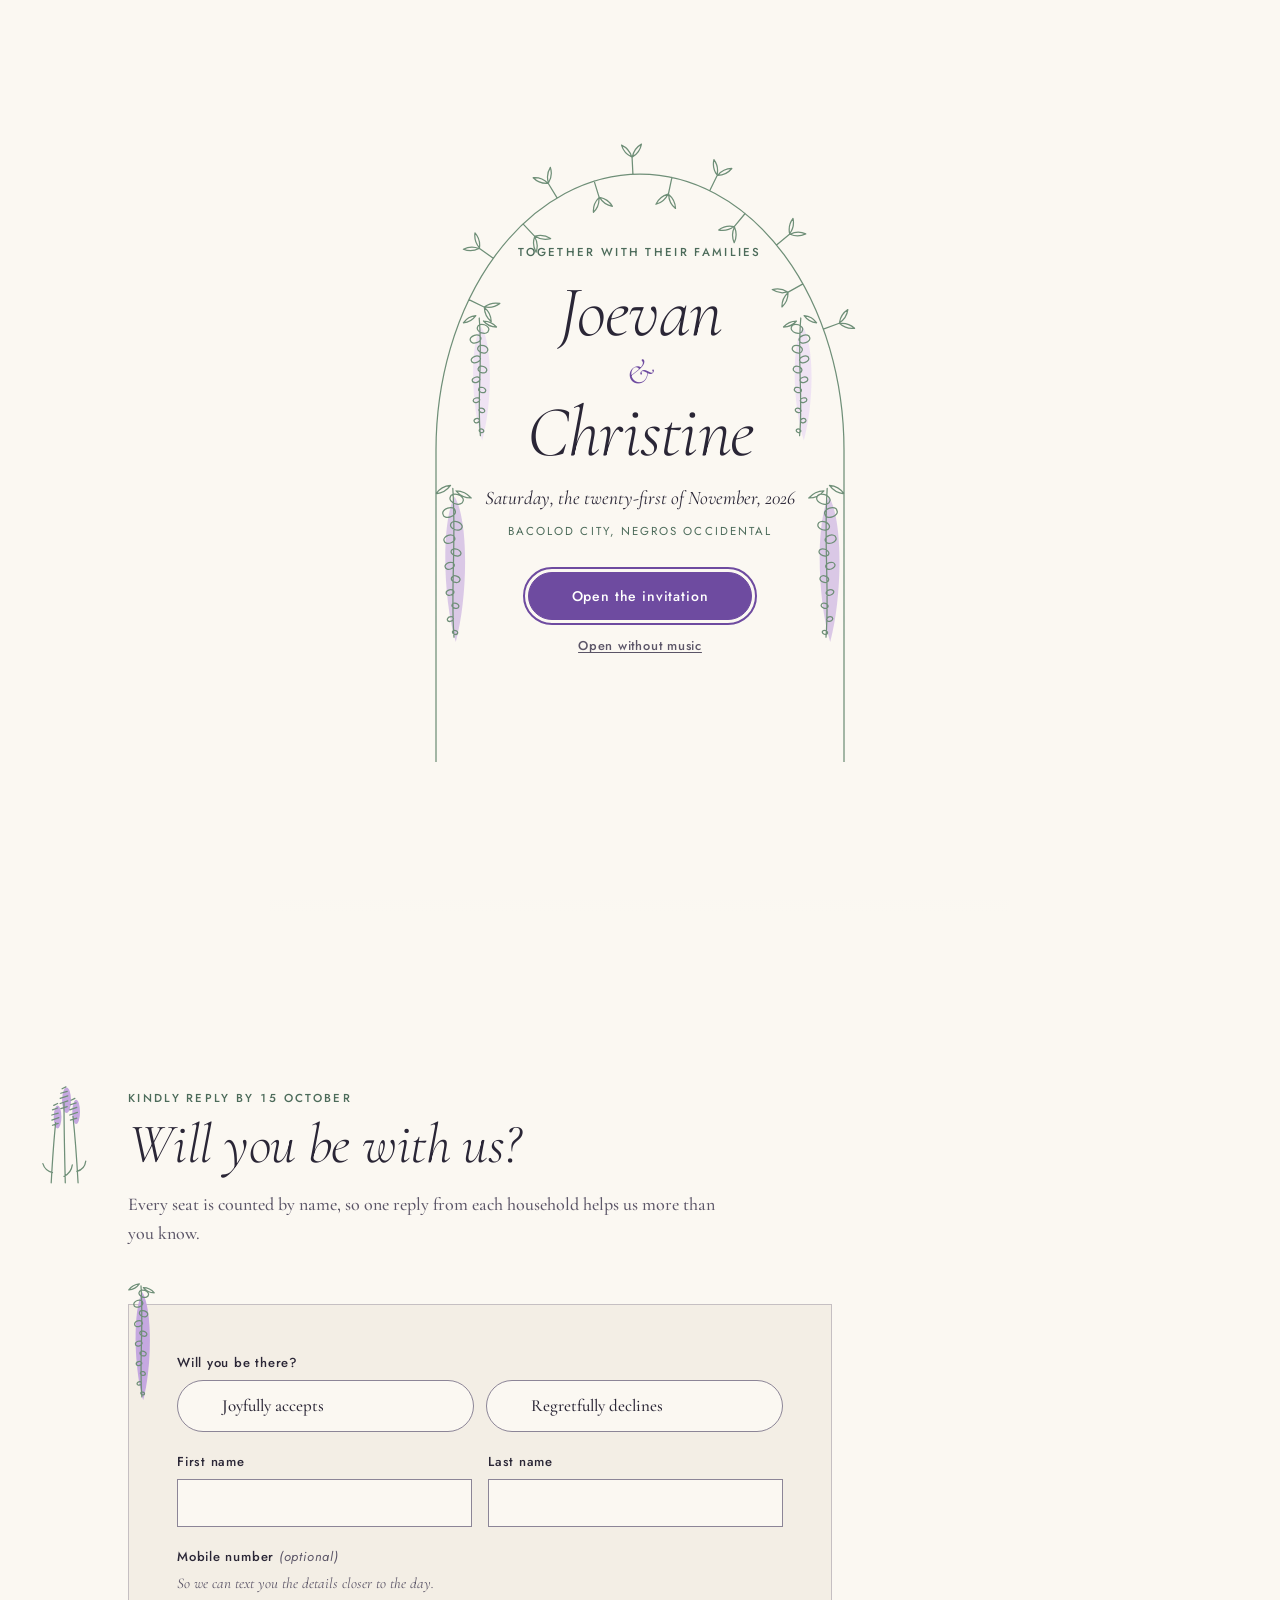
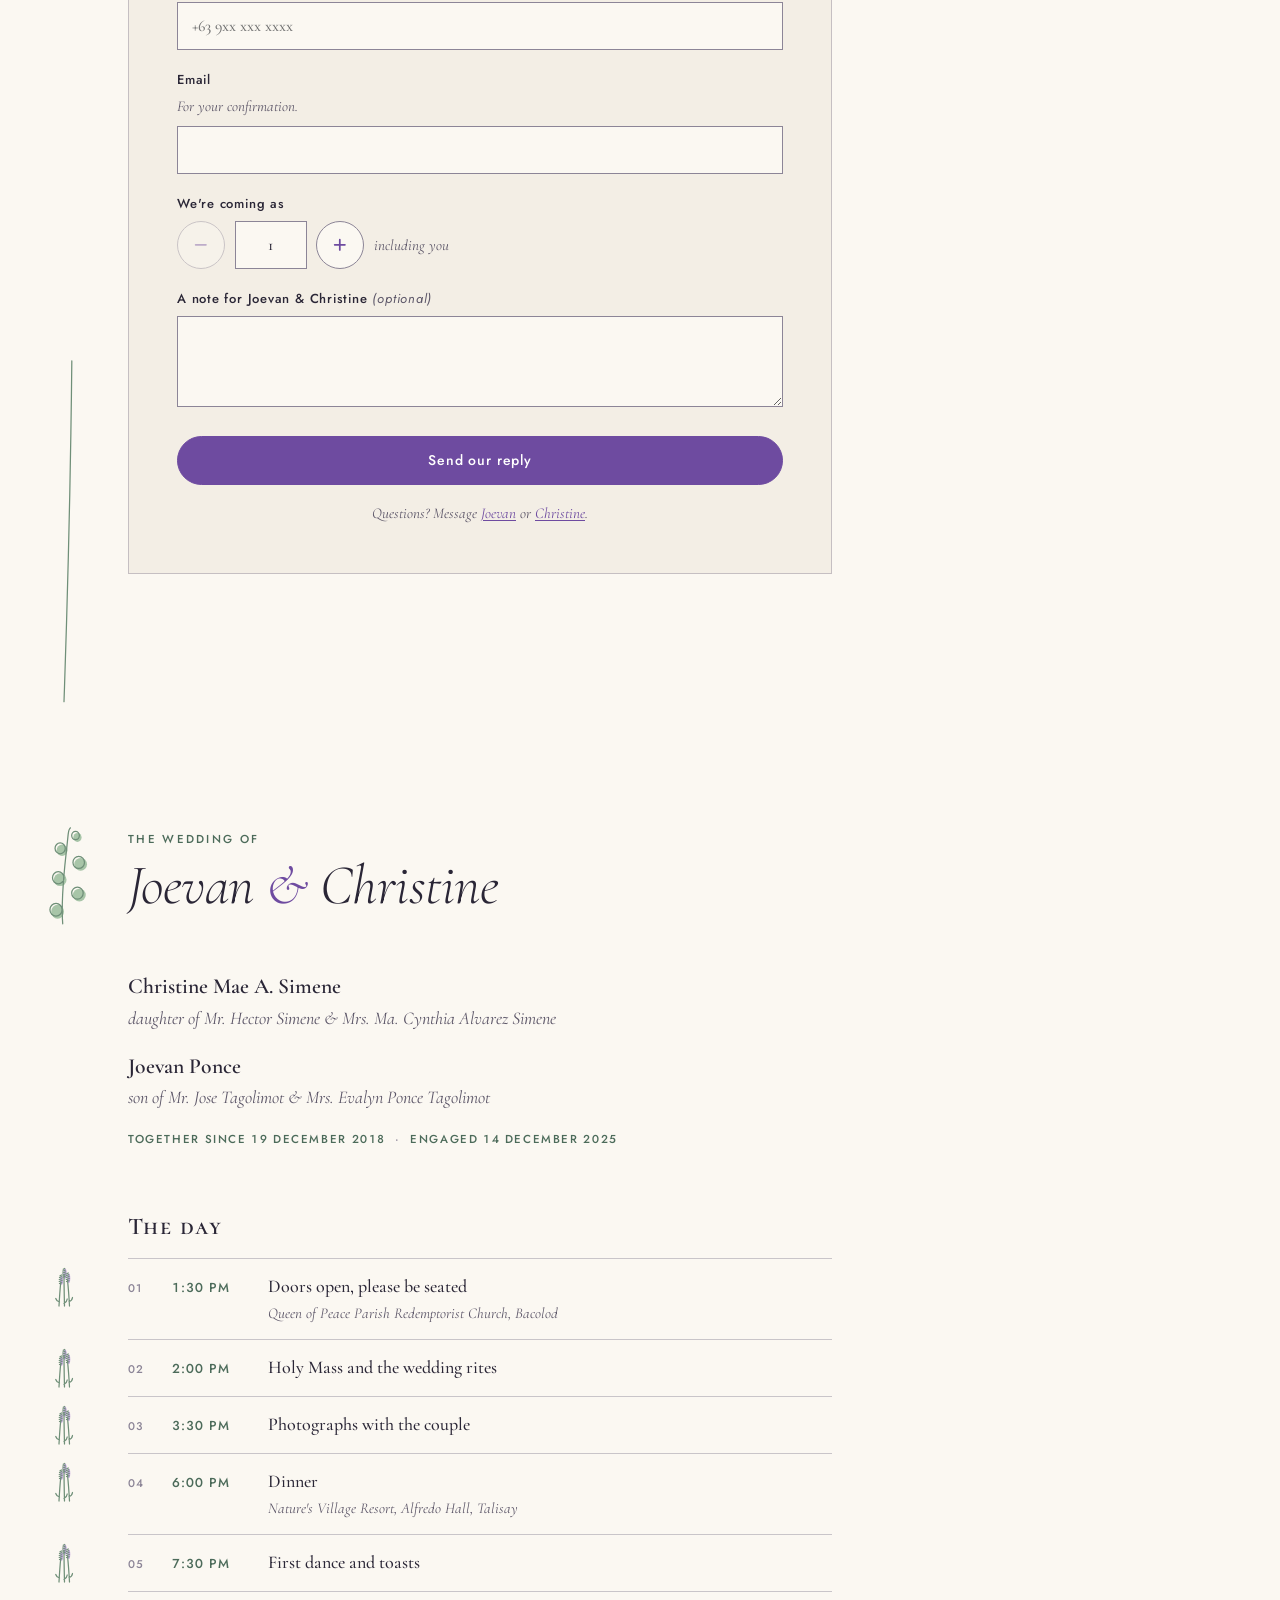
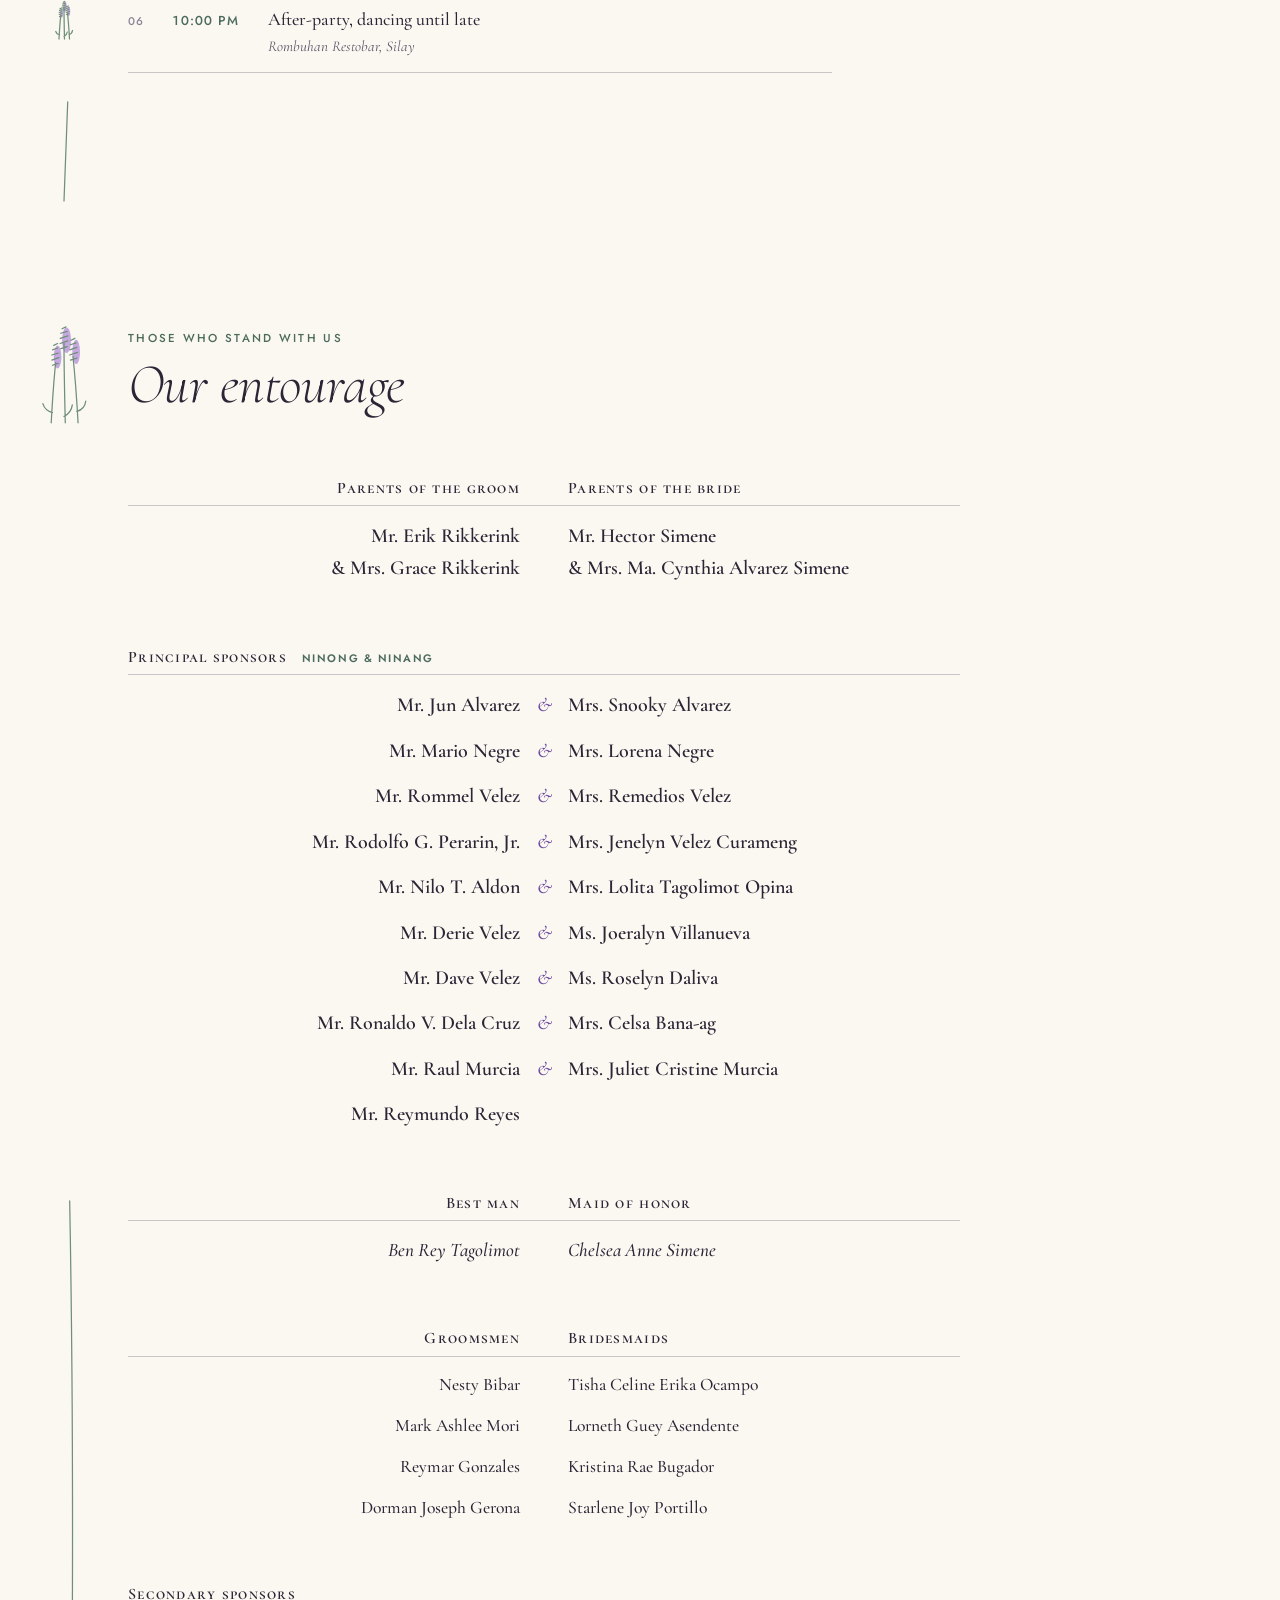
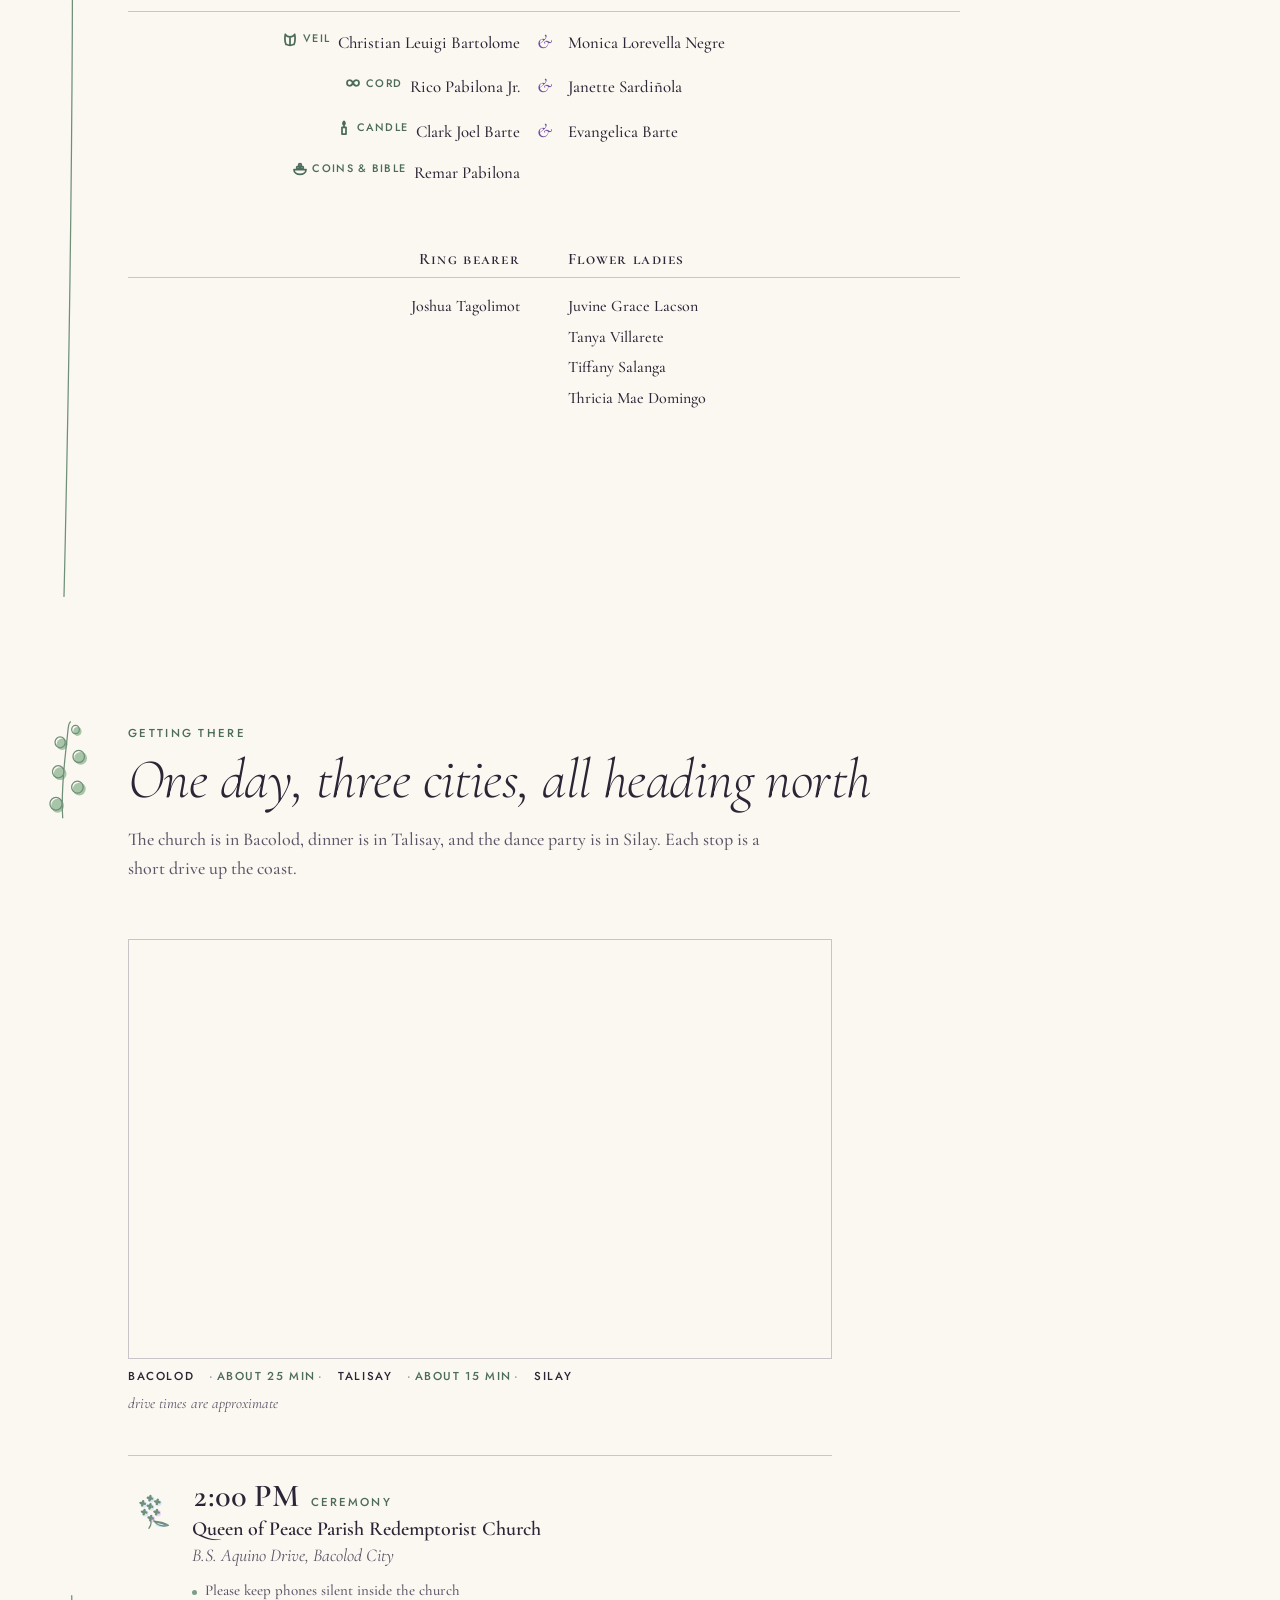
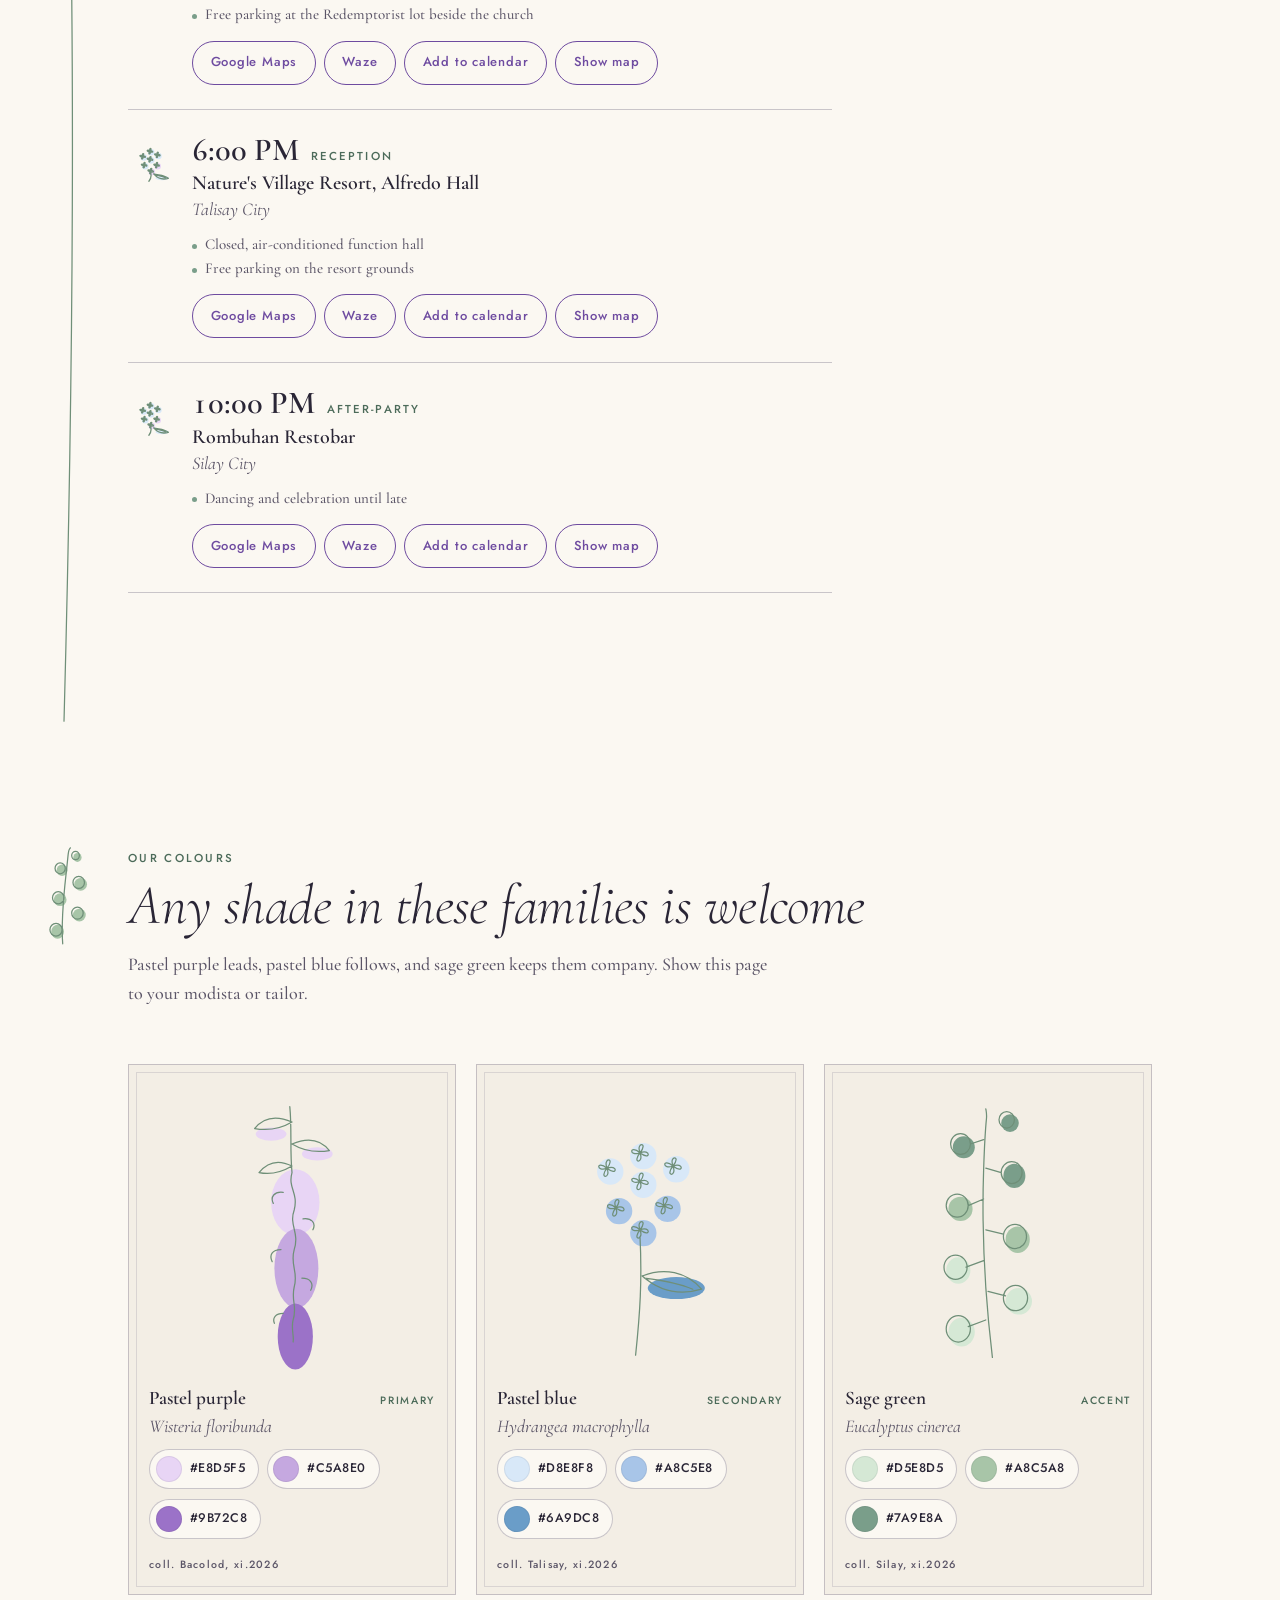
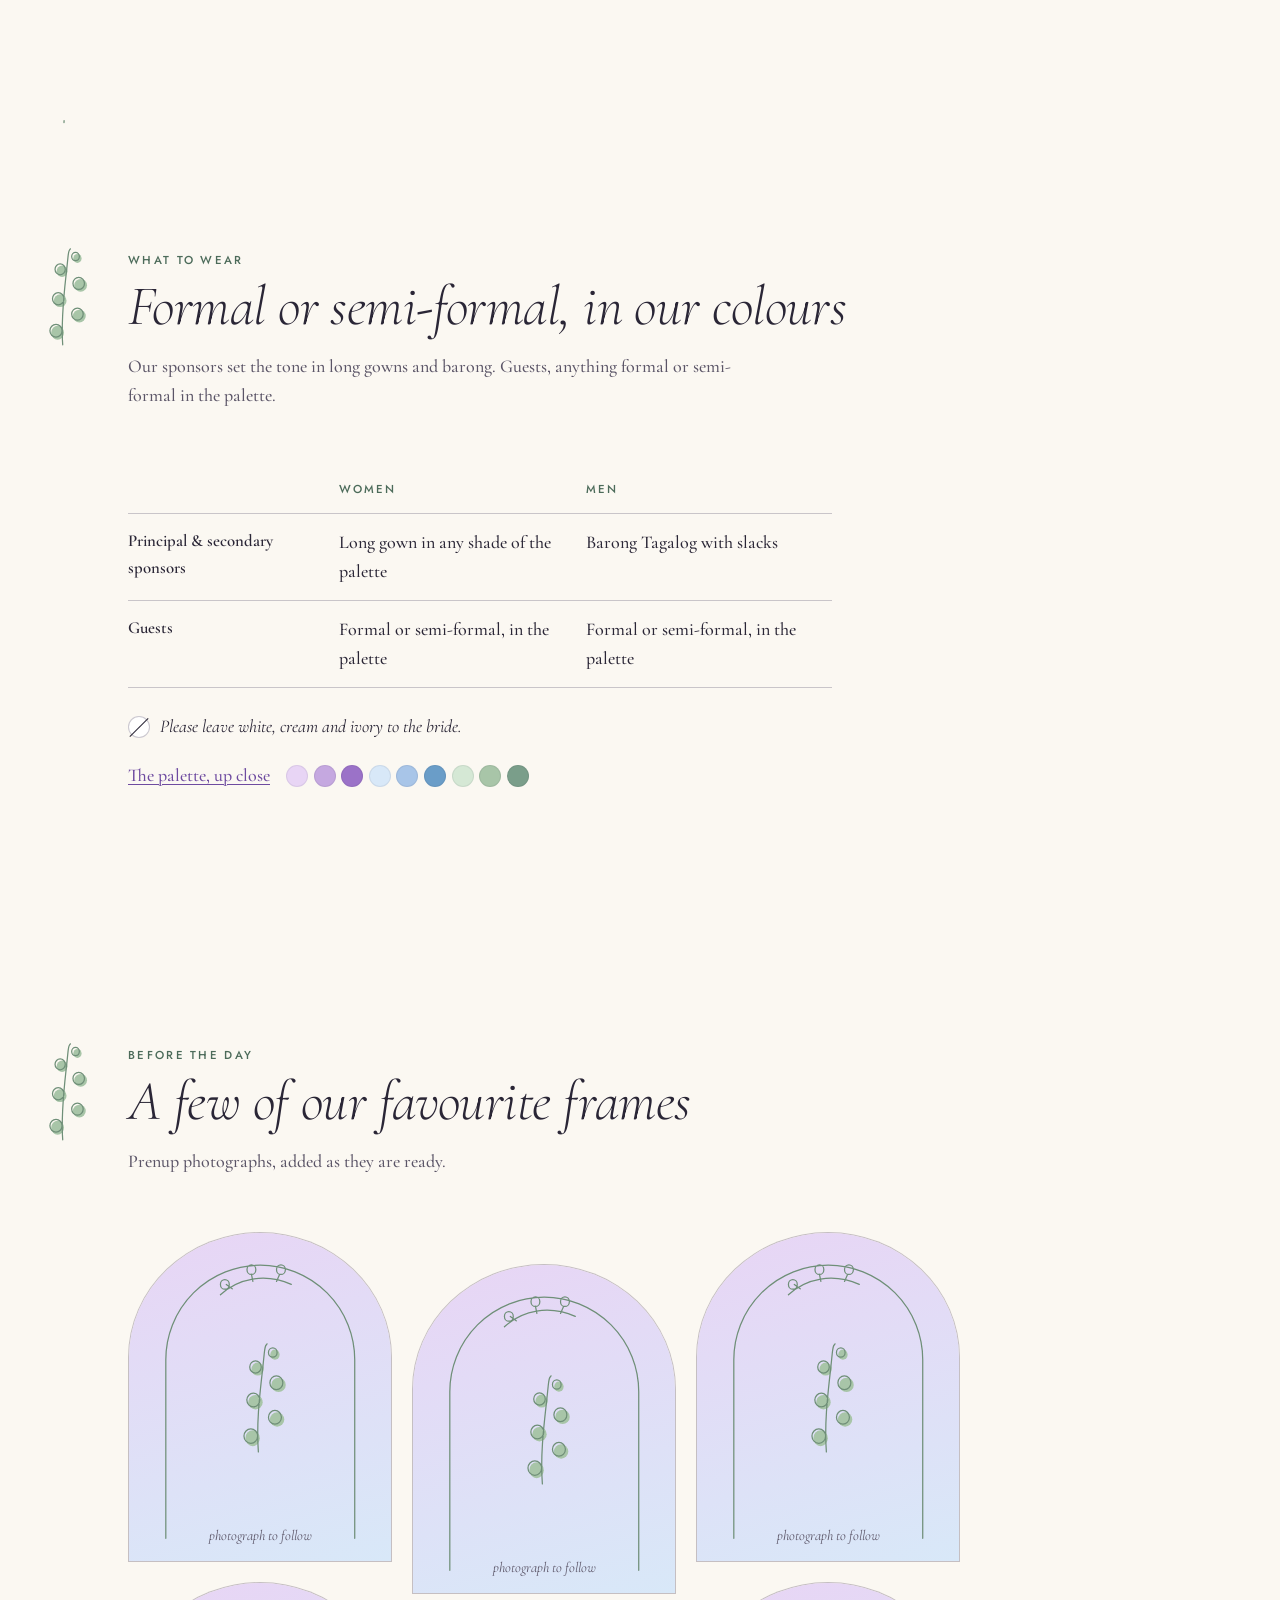
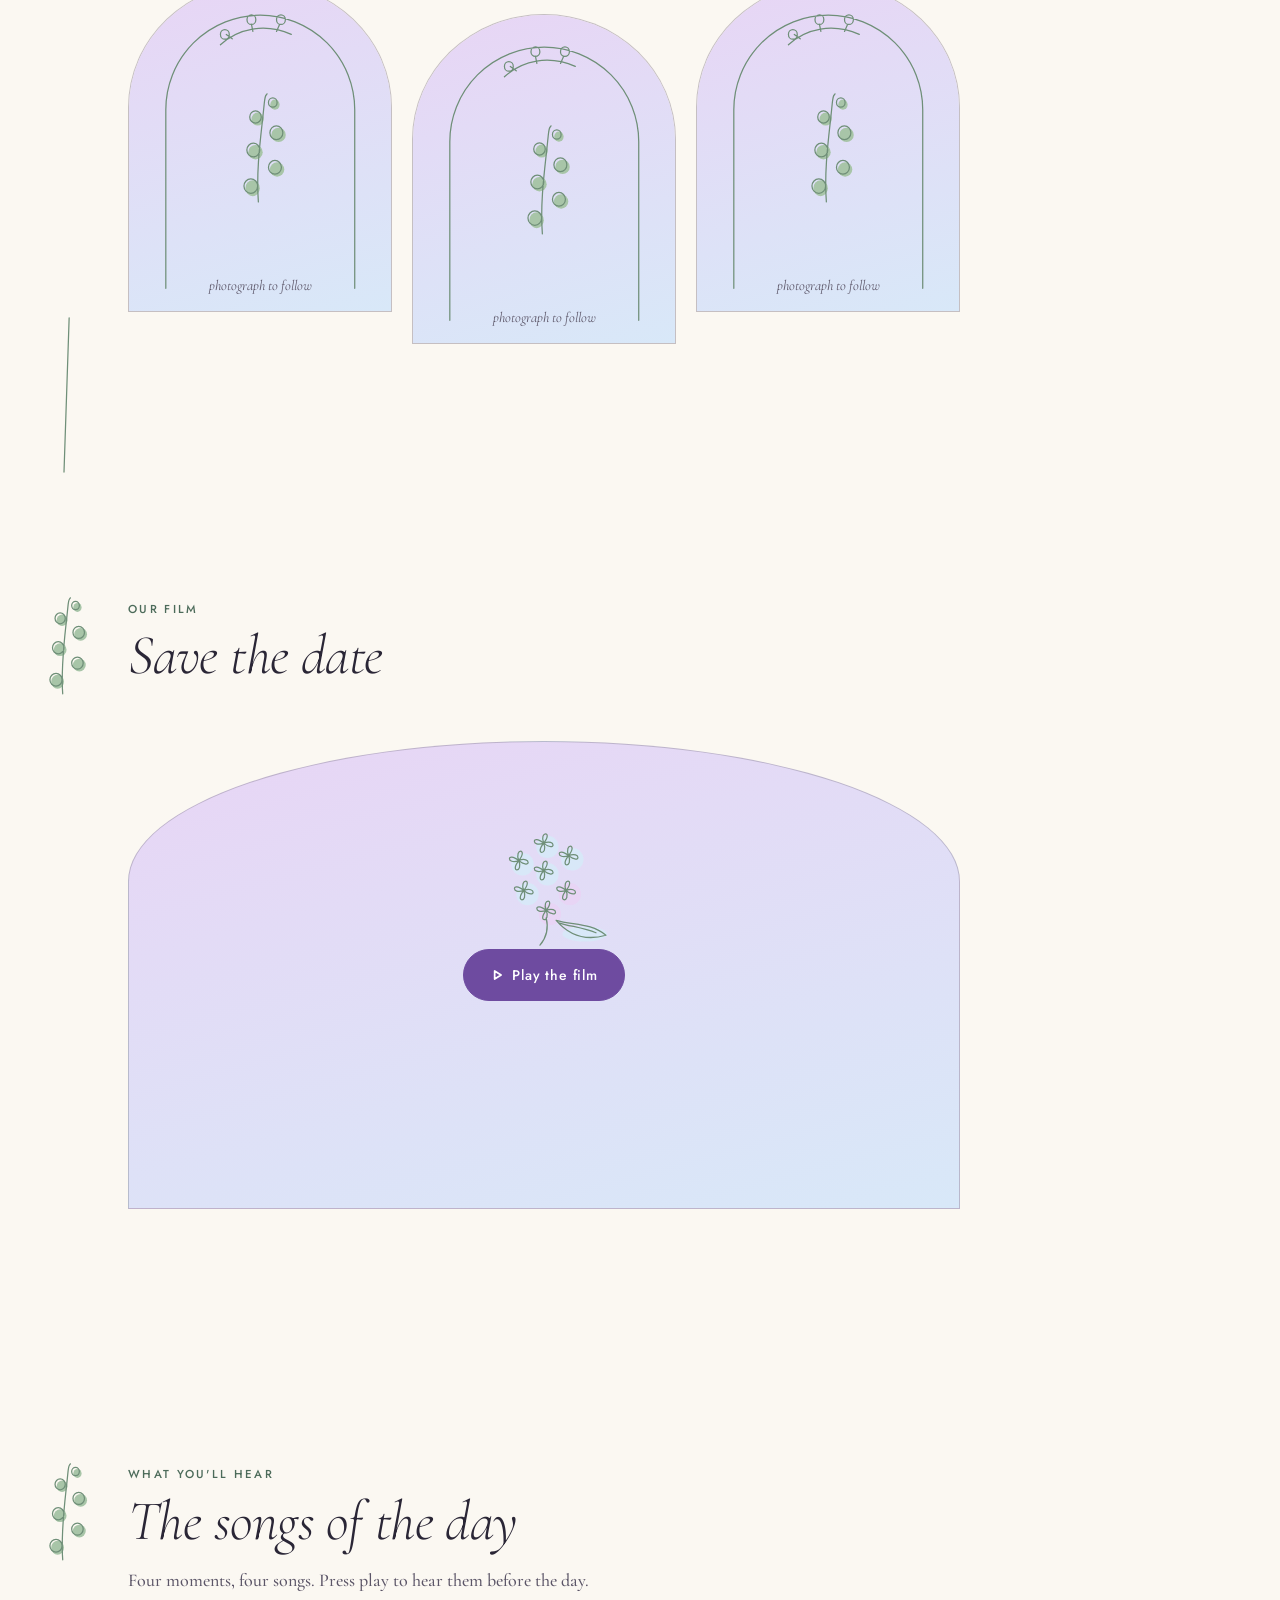
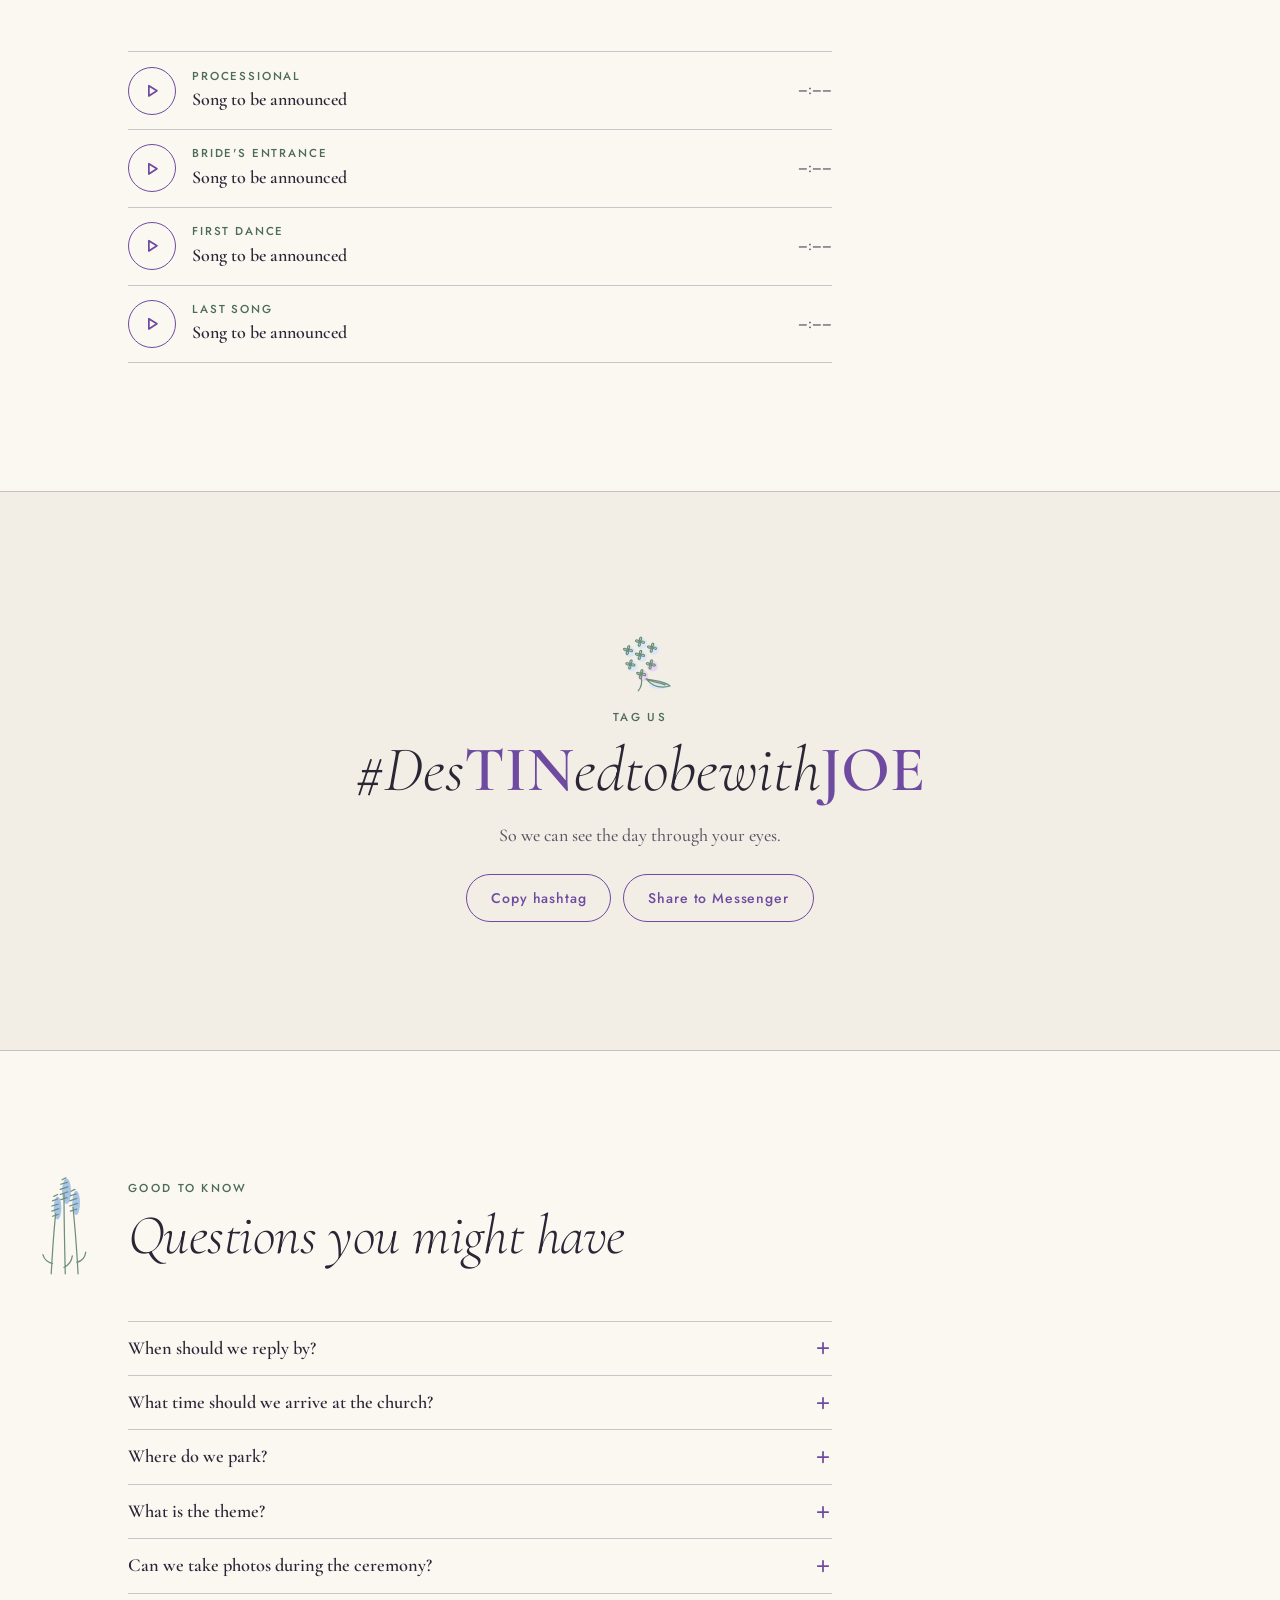
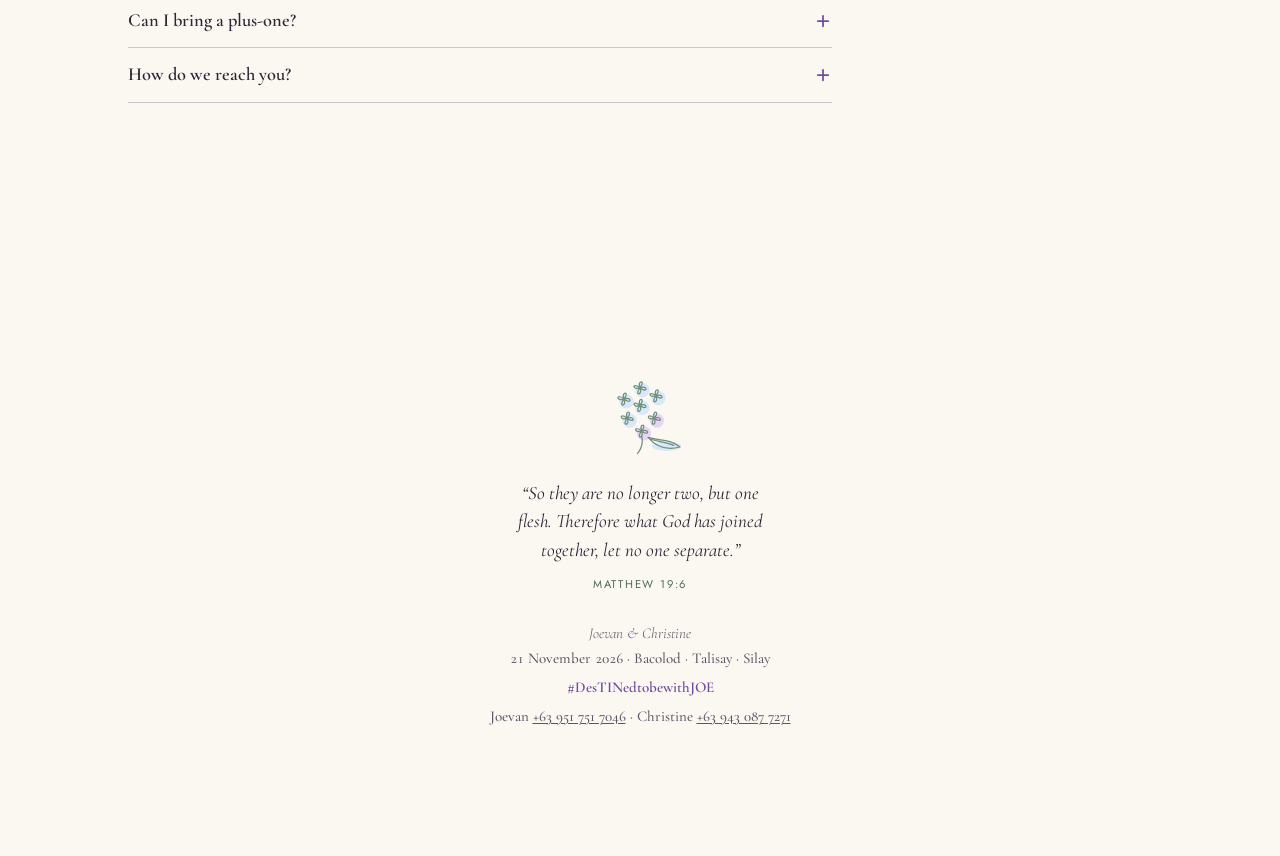
==== commit c981afda: "Correct the hashtag spelling to #DesTINedtobewithJOE Everywhere it appears: config, the typeset head" ====
--- a/index.html
+++ b/index.html
@@ -480,7 +480,7 @@
         <div class="stop-actions">
           <a class="pill" href="https://maps.google.com/maps/place/Redemptorist+Parking+Lot/@10.6806307,122.9567142,17.2z/data=!4m6!3m5!1s0x33aed10051c9b70b:0xb2f481be3bb459aa!8m2!3d10.6806389!4d122.9591336!16s%2Fg%2F11v_2sgfhg?hl=en" target="_blank" rel="noopener">Google Maps<span class="sr-only"> for the ceremony (opens in a new tab)</span></a>
           <a class="pill" href="https://waze.com/ul?ll=10.6806389,122.9591336&amp;navigate=yes" target="_blank" rel="noopener">Waze<span class="sr-only"> to the ceremony (opens in a new tab)</span></a>
-          <a class="pill" href="https://calendar.google.com/calendar/render?action=TEMPLATE&amp;text=Joevan+%26+Christine%3A+Ceremony&amp;dates=20261121T060000Z/20261121T073000Z&amp;location=Queen+of+Peace+Parish+Redemptorist+Church%2C+B.S.+Aquino+Drive%2C+Bacolod+City&amp;details=Please+be+seated+by+1%3A30+PM.+%23DisTINedtobewithJOE" target="_blank" rel="noopener">Add to calendar<span class="sr-only">, ceremony (opens in a new tab)</span></a>
+          <a class="pill" href="https://calendar.google.com/calendar/render?action=TEMPLATE&amp;text=Joevan+%26+Christine%3A+Ceremony&amp;dates=20261121T060000Z/20261121T073000Z&amp;location=Queen+of+Peace+Parish+Redemptorist+Church%2C+B.S.+Aquino+Drive%2C+Bacolod+City&amp;details=Please+be+seated+by+1%3A30+PM.+%23DesTINedtobewithJOE" target="_blank" rel="noopener">Add to calendar<span class="sr-only">, ceremony (opens in a new tab)</span></a>
           <button type="button" class="pill show-stop-map">Show map</button>
         </div>
         <div class="stop-map" hidden></div>
@@ -497,7 +497,7 @@
         <div class="stop-actions">
           <a class="pill" href="https://maps.google.com/maps/place/Nature's+Village+Resort/@10.726085,122.9615157,17z/data=!3m1!4b1!4m9!3m8!1s0x33aed6c84a5dd153:0x177631c61f787610!5m2!4m1!1i2!8m2!3d10.726085!4d122.964096!16s%2Fg%2F1tzzs0sz" target="_blank" rel="noopener">Google Maps<span class="sr-only"> for the reception (opens in a new tab)</span></a>
           <a class="pill" href="https://waze.com/ul?ll=10.726085,122.964096&amp;navigate=yes" target="_blank" rel="noopener">Waze<span class="sr-only"> to the reception (opens in a new tab)</span></a>
-          <a class="pill" href="https://calendar.google.com/calendar/render?action=TEMPLATE&amp;text=Joevan+%26+Christine%3A+Reception&amp;dates=20261121T100000Z/20261121T140000Z&amp;location=Nature%27s+Village+Resort%2C+Alfredo+Hall%2C+Talisay+City&amp;details=Dinner%2C+first+dance+and+toasts.+%23DisTINedtobewithJOE" target="_blank" rel="noopener">Add to calendar<span class="sr-only">, reception (opens in a new tab)</span></a>
+          <a class="pill" href="https://calendar.google.com/calendar/render?action=TEMPLATE&amp;text=Joevan+%26+Christine%3A+Reception&amp;dates=20261121T100000Z/20261121T140000Z&amp;location=Nature%27s+Village+Resort%2C+Alfredo+Hall%2C+Talisay+City&amp;details=Dinner%2C+first+dance+and+toasts.+%23DesTINedtobewithJOE" target="_blank" rel="noopener">Add to calendar<span class="sr-only">, reception (opens in a new tab)</span></a>
           <button type="button" class="pill show-stop-map">Show map</button>
         </div>
         <div class="stop-map" hidden></div>
@@ -514,7 +514,7 @@
         <div class="stop-actions">
           <a class="pill" href="https://maps.google.com/maps/place/ROMBOHAN+Restobar/@10.788289,122.9683669,17z/data=!3m1!4b1!4m6!3m5!1s0x33aed6199bb083c7:0xa8769563f0d7ae60!8m2!3d10.788289!4d122.9709472!16s%2Fg%2F11clwjj9t0" target="_blank" rel="noopener">Google Maps<span class="sr-only"> for the after-party (opens in a new tab)</span></a>
           <a class="pill" href="https://waze.com/ul?ll=10.788289,122.9709472&amp;navigate=yes" target="_blank" rel="noopener">Waze<span class="sr-only"> to the after-party (opens in a new tab)</span></a>
-          <a class="pill" href="https://calendar.google.com/calendar/render?action=TEMPLATE&amp;text=Joevan+%26+Christine%3A+After-party&amp;dates=20261121T140000Z/20261121T170000Z&amp;location=Rombuhan+Restobar%2C+Silay+City&amp;details=Dancing+until+late.+%23DisTINedtobewithJOE" target="_blank" rel="noopener">Add to calendar<span class="sr-only">, after-party (opens in a new tab)</span></a>
+          <a class="pill" href="https://calendar.google.com/calendar/render?action=TEMPLATE&amp;text=Joevan+%26+Christine%3A+After-party&amp;dates=20261121T140000Z/20261121T170000Z&amp;location=Rombuhan+Restobar%2C+Silay+City&amp;details=Dancing+until+late.+%23DesTINedtobewithJOE" target="_blank" rel="noopener">Add to calendar<span class="sr-only">, after-party (opens in a new tab)</span></a>
           <button type="button" class="pill show-stop-map">Show map</button>
         </div>
         <div class="stop-map" hidden></div>
@@ -758,7 +758,7 @@
       </details>
       <details class="faq">
         <summary><span>Can we take photos during the ceremony?</span><svg class="faq-mark" aria-hidden="true" focusable="false"><use href="#ico-plus"/></svg></summary>
-        <div class="faq-a"><p>We are having an unplugged ceremony. Please keep cameras and phones away during the Mass so everyone can be fully present; our photographer will capture it. At the reception, snap as many as you like and tag <a href="#hashtag">#DisTINedtobewithJOE</a>.</p></div>
+        <div class="faq-a"><p>We are having an unplugged ceremony. Please keep cameras and phones away during the Mass so everyone can be fully present; our photographer will capture it. At the reception, snap as many as you like and tag <a href="#hashtag">#DesTINedtobewithJOE</a>.</p></div>
       </details>
       <details class="faq">
         <summary><span>Can I bring a plus-one?</span><svg class="faq-mark" aria-hidden="true" focusable="false"><use href="#ico-plus"/></svg></summary>
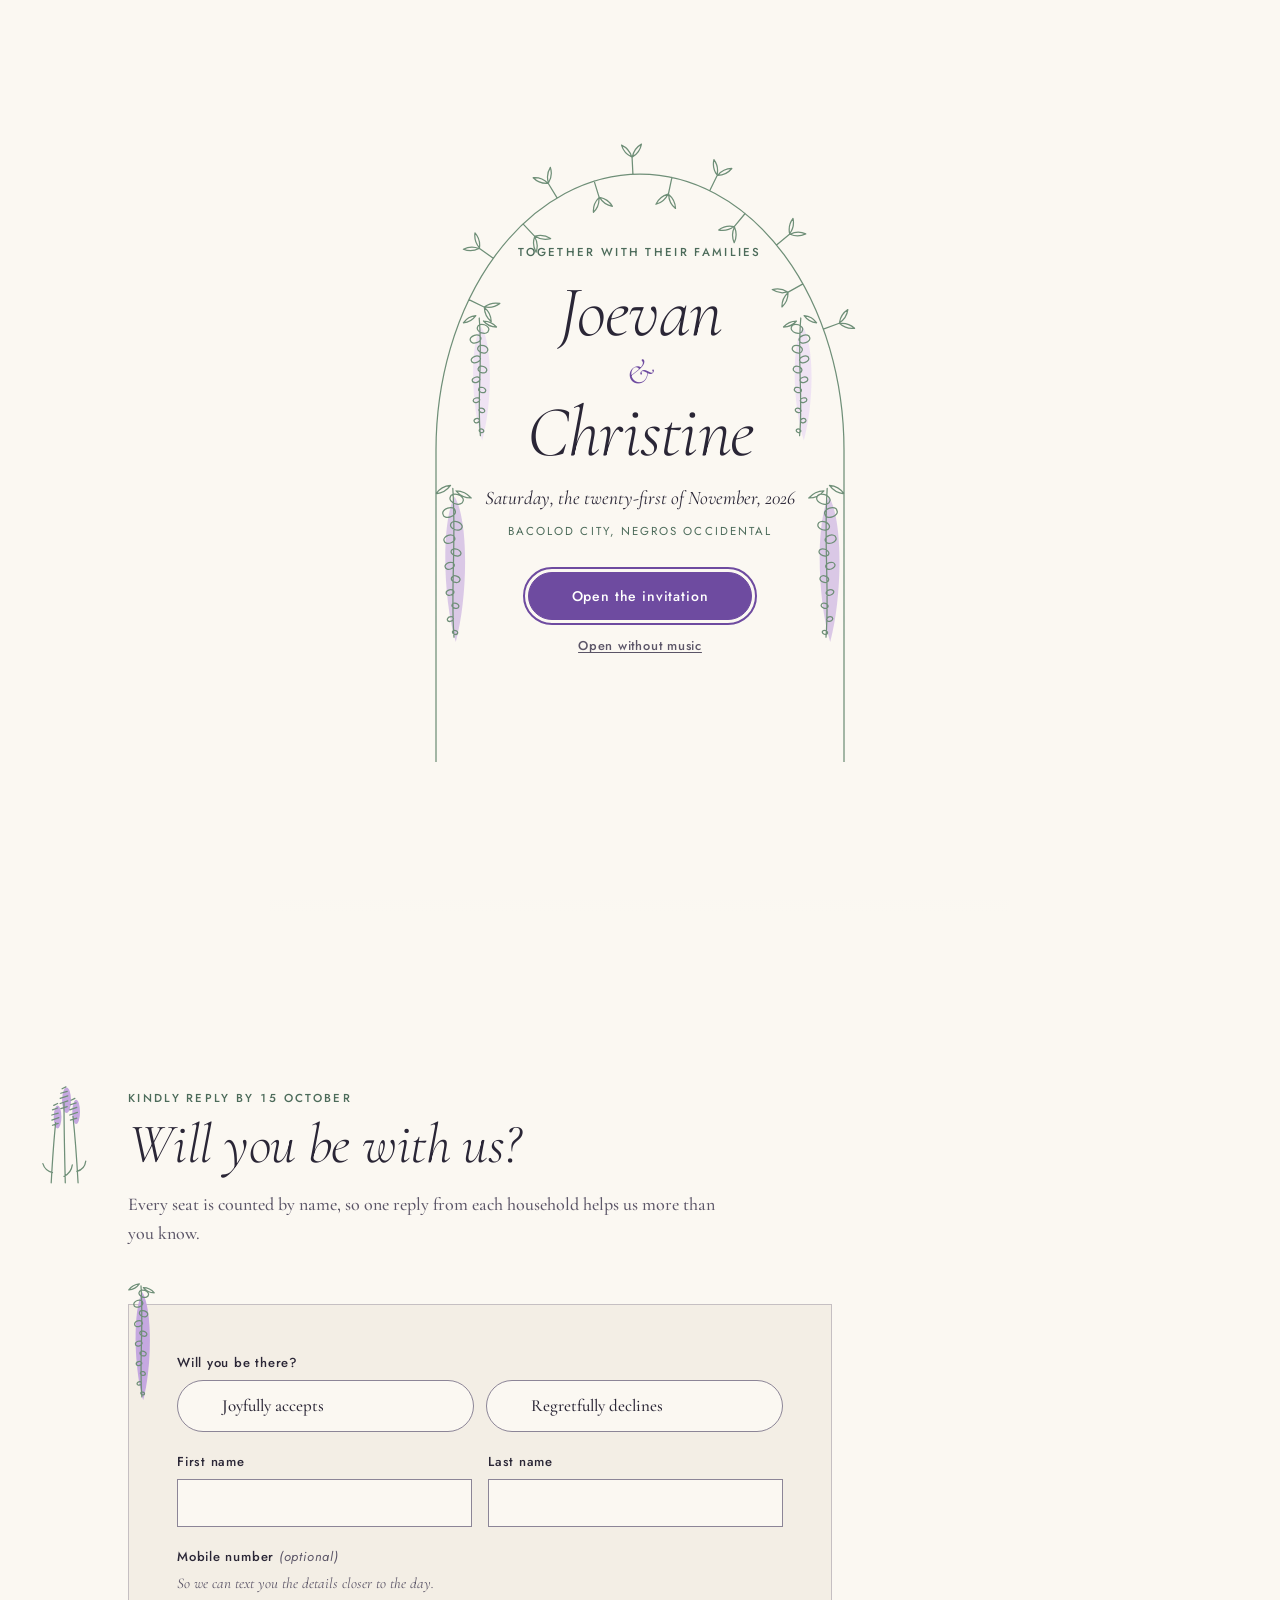
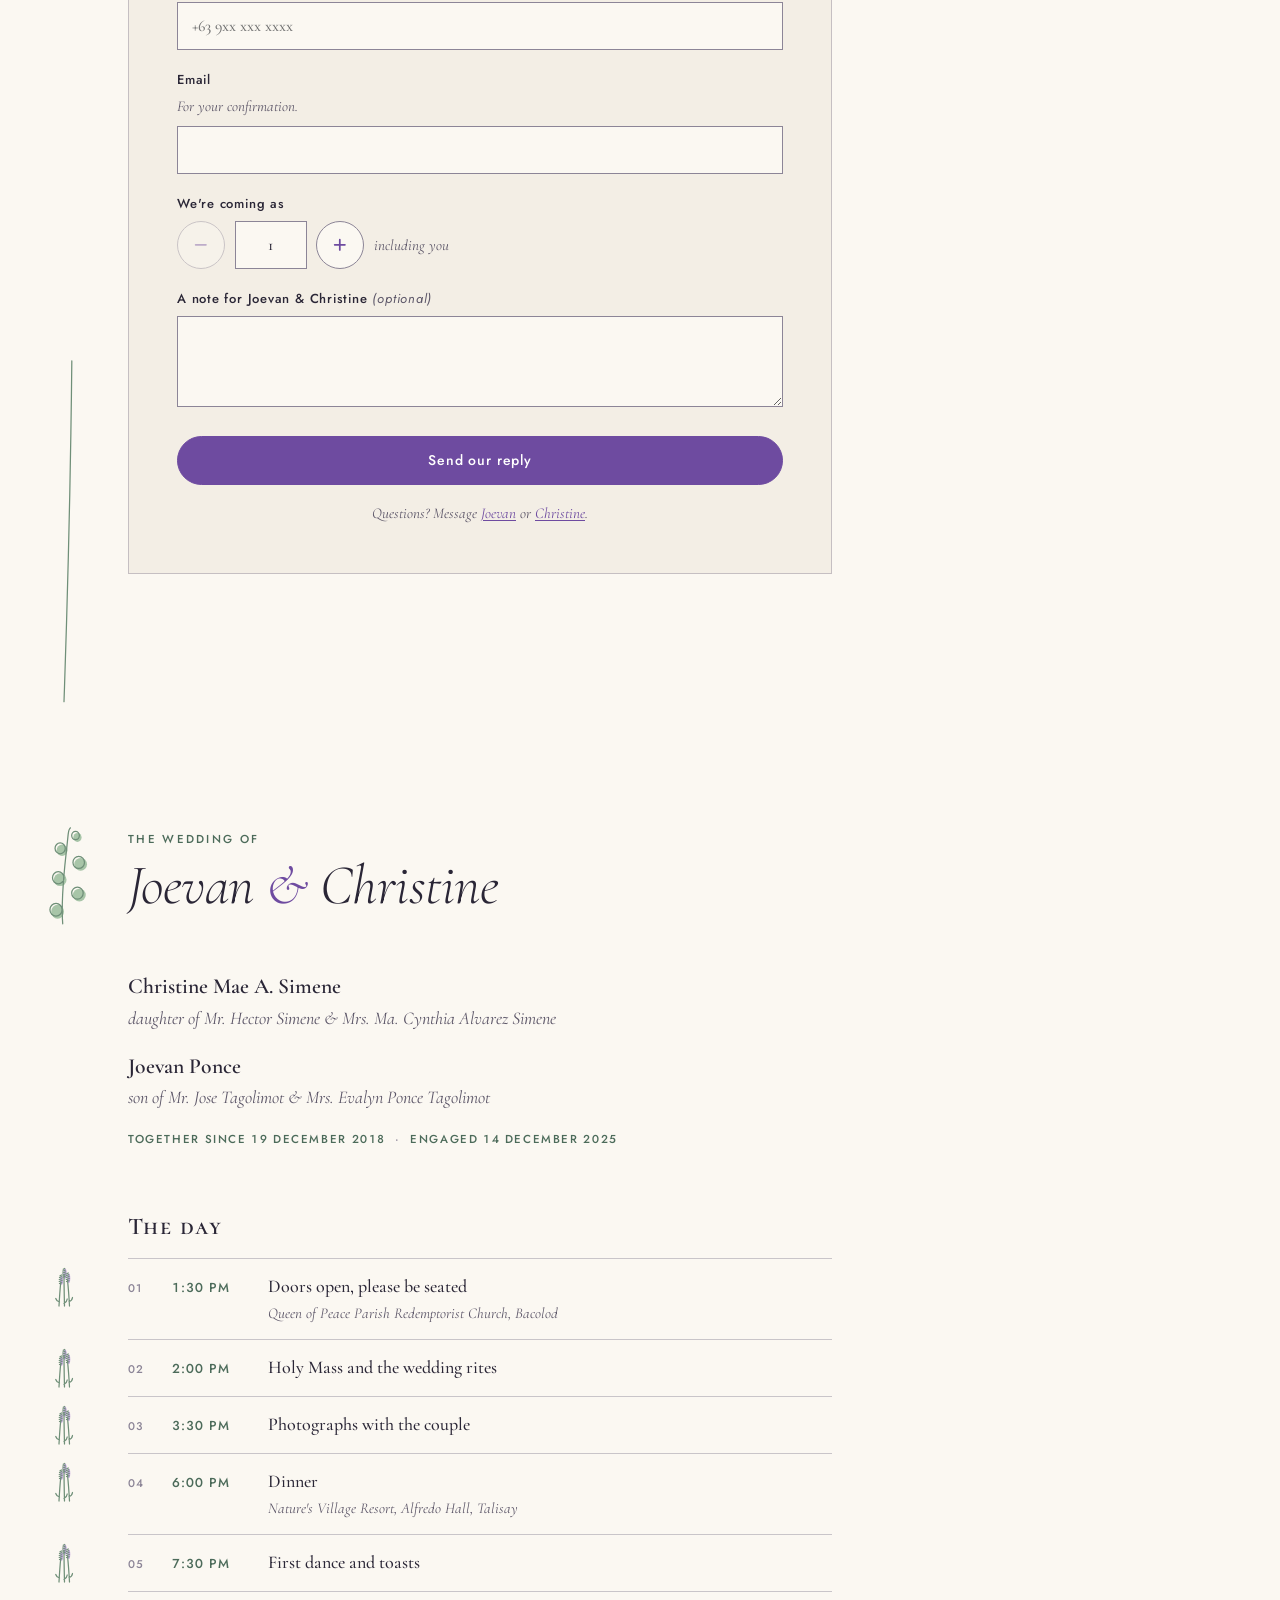
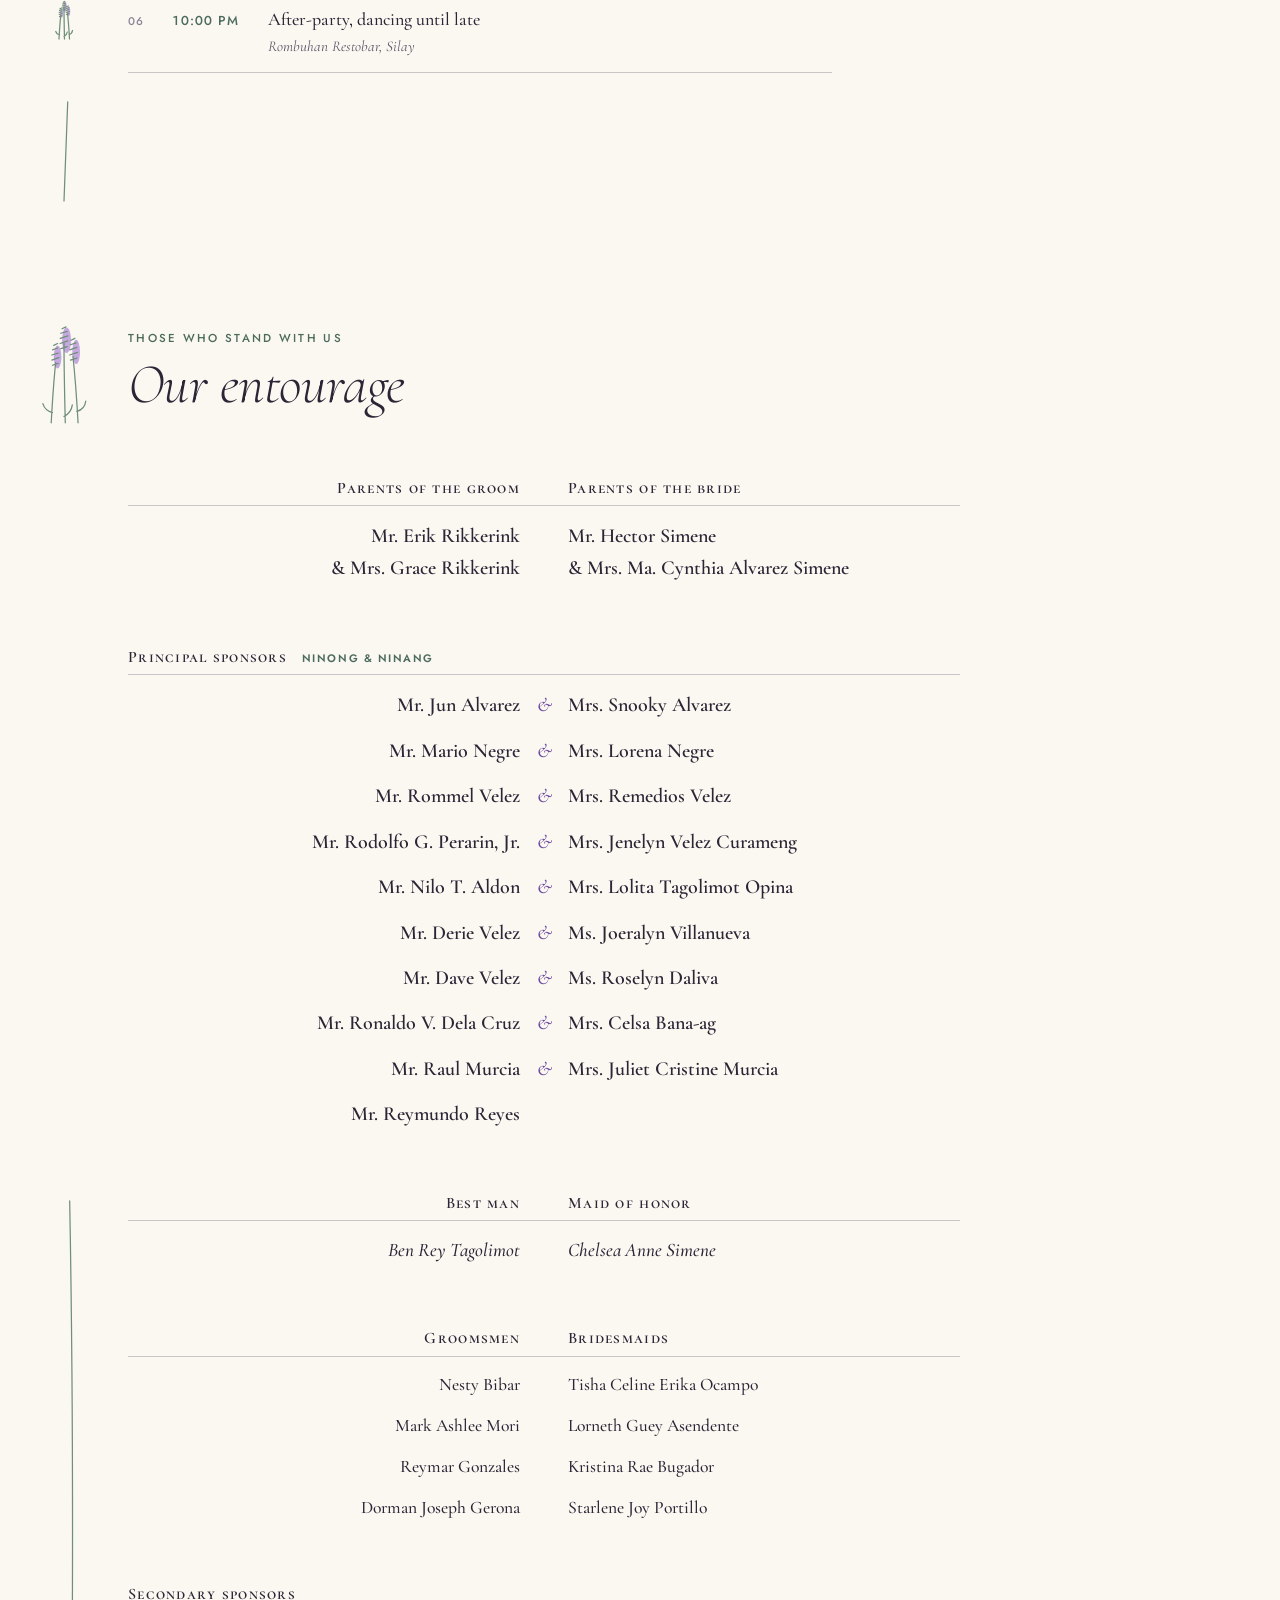
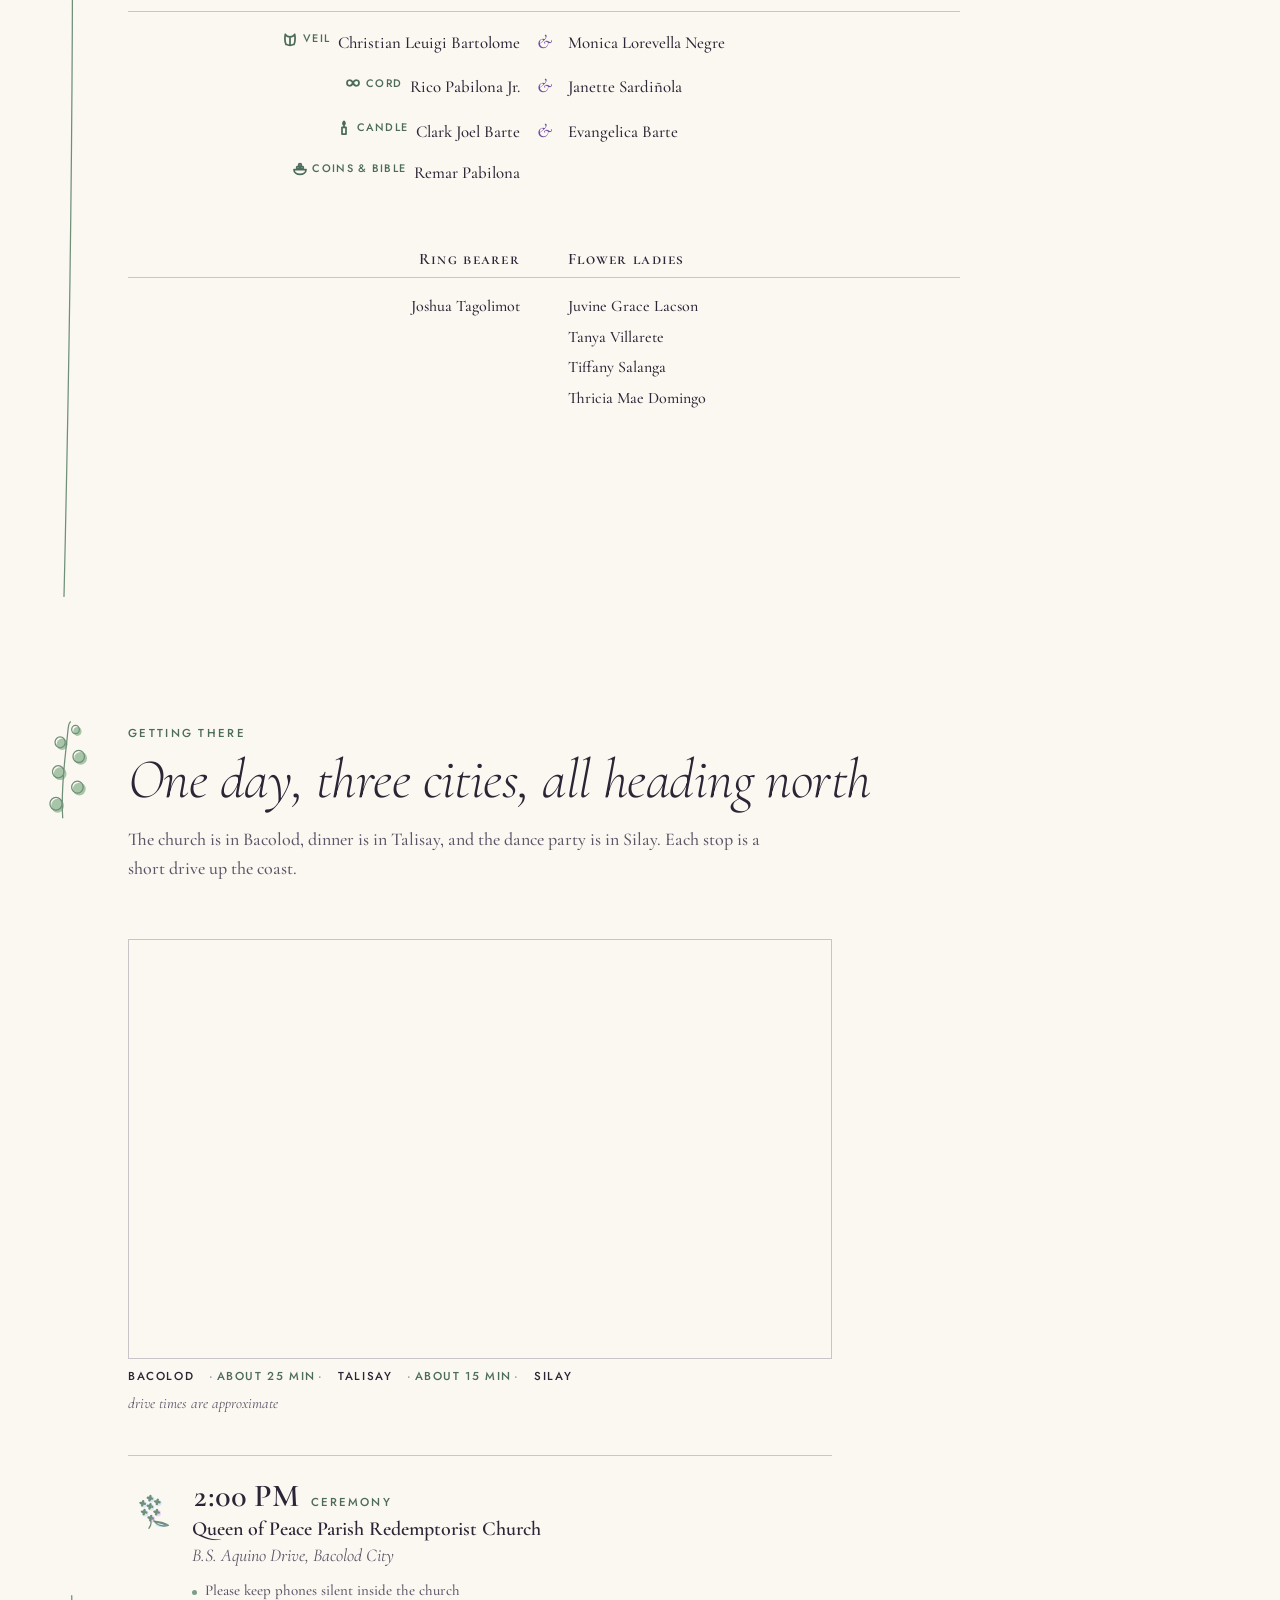
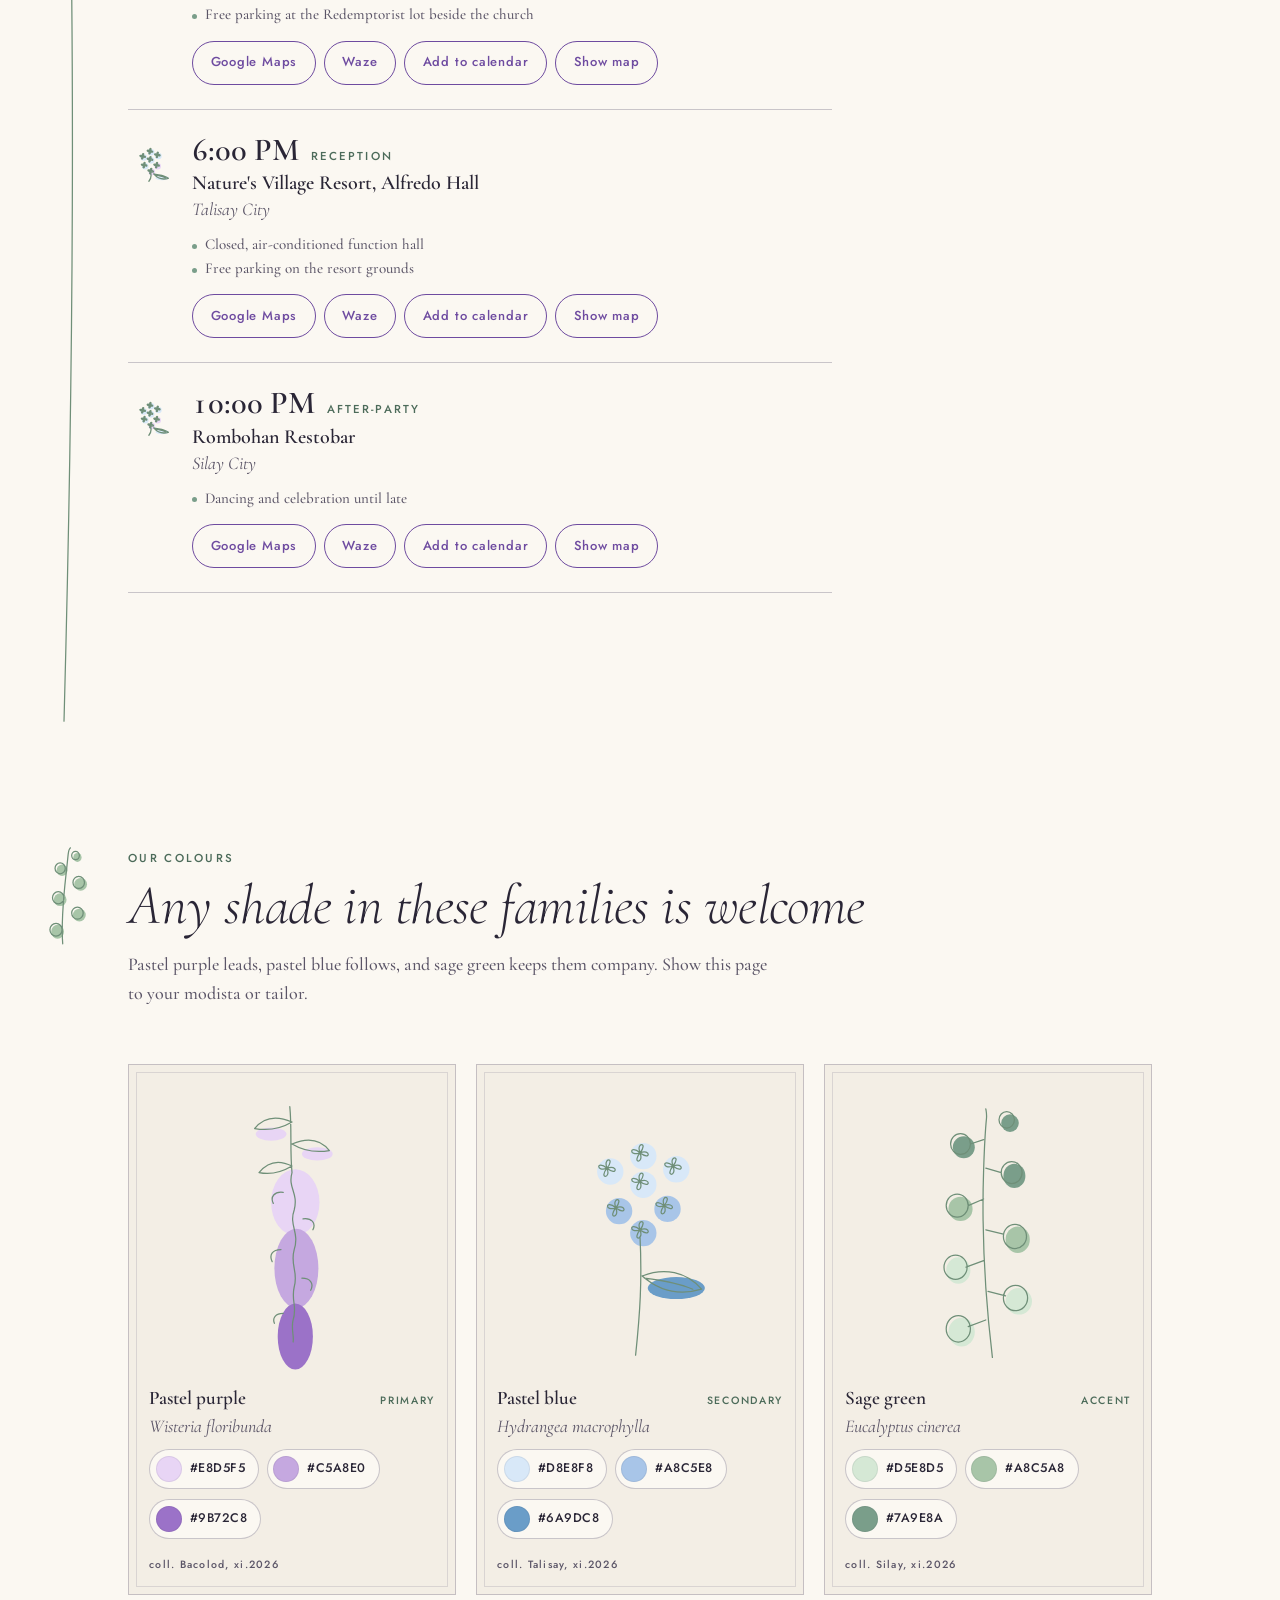
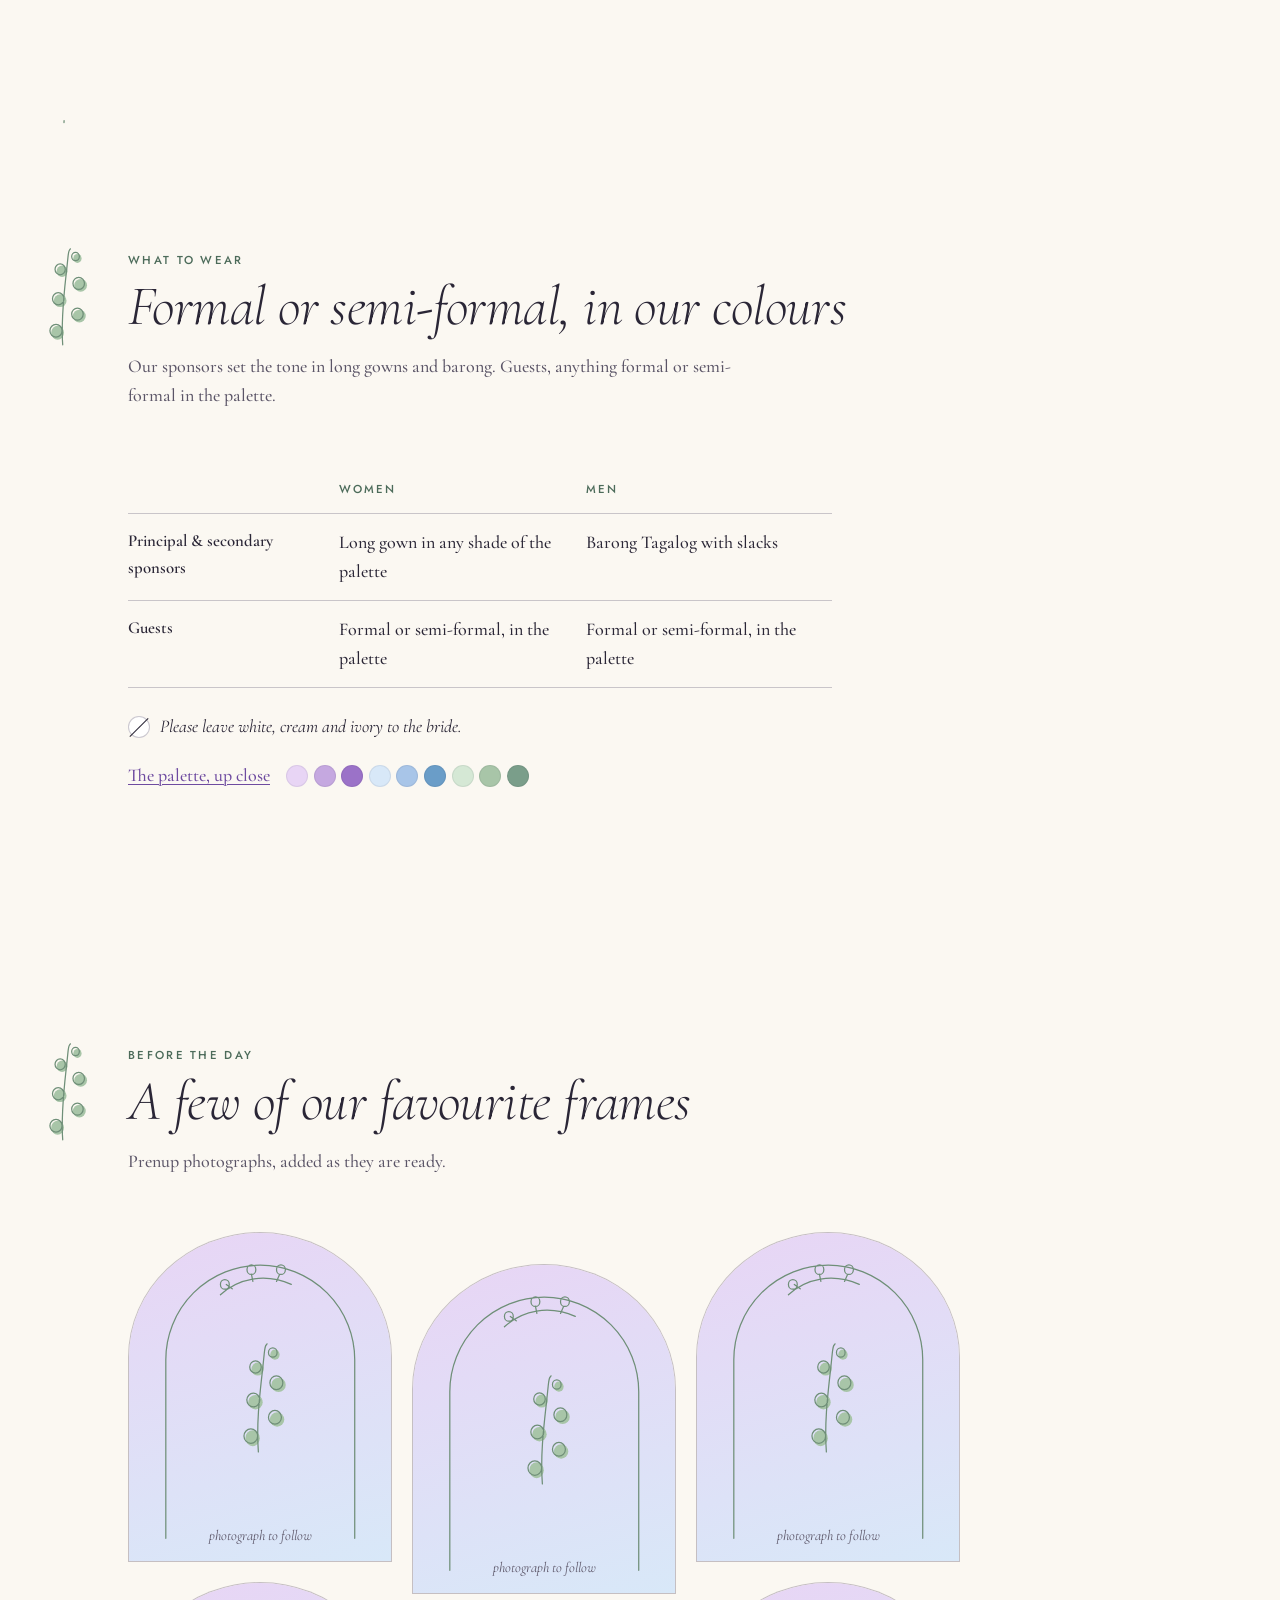
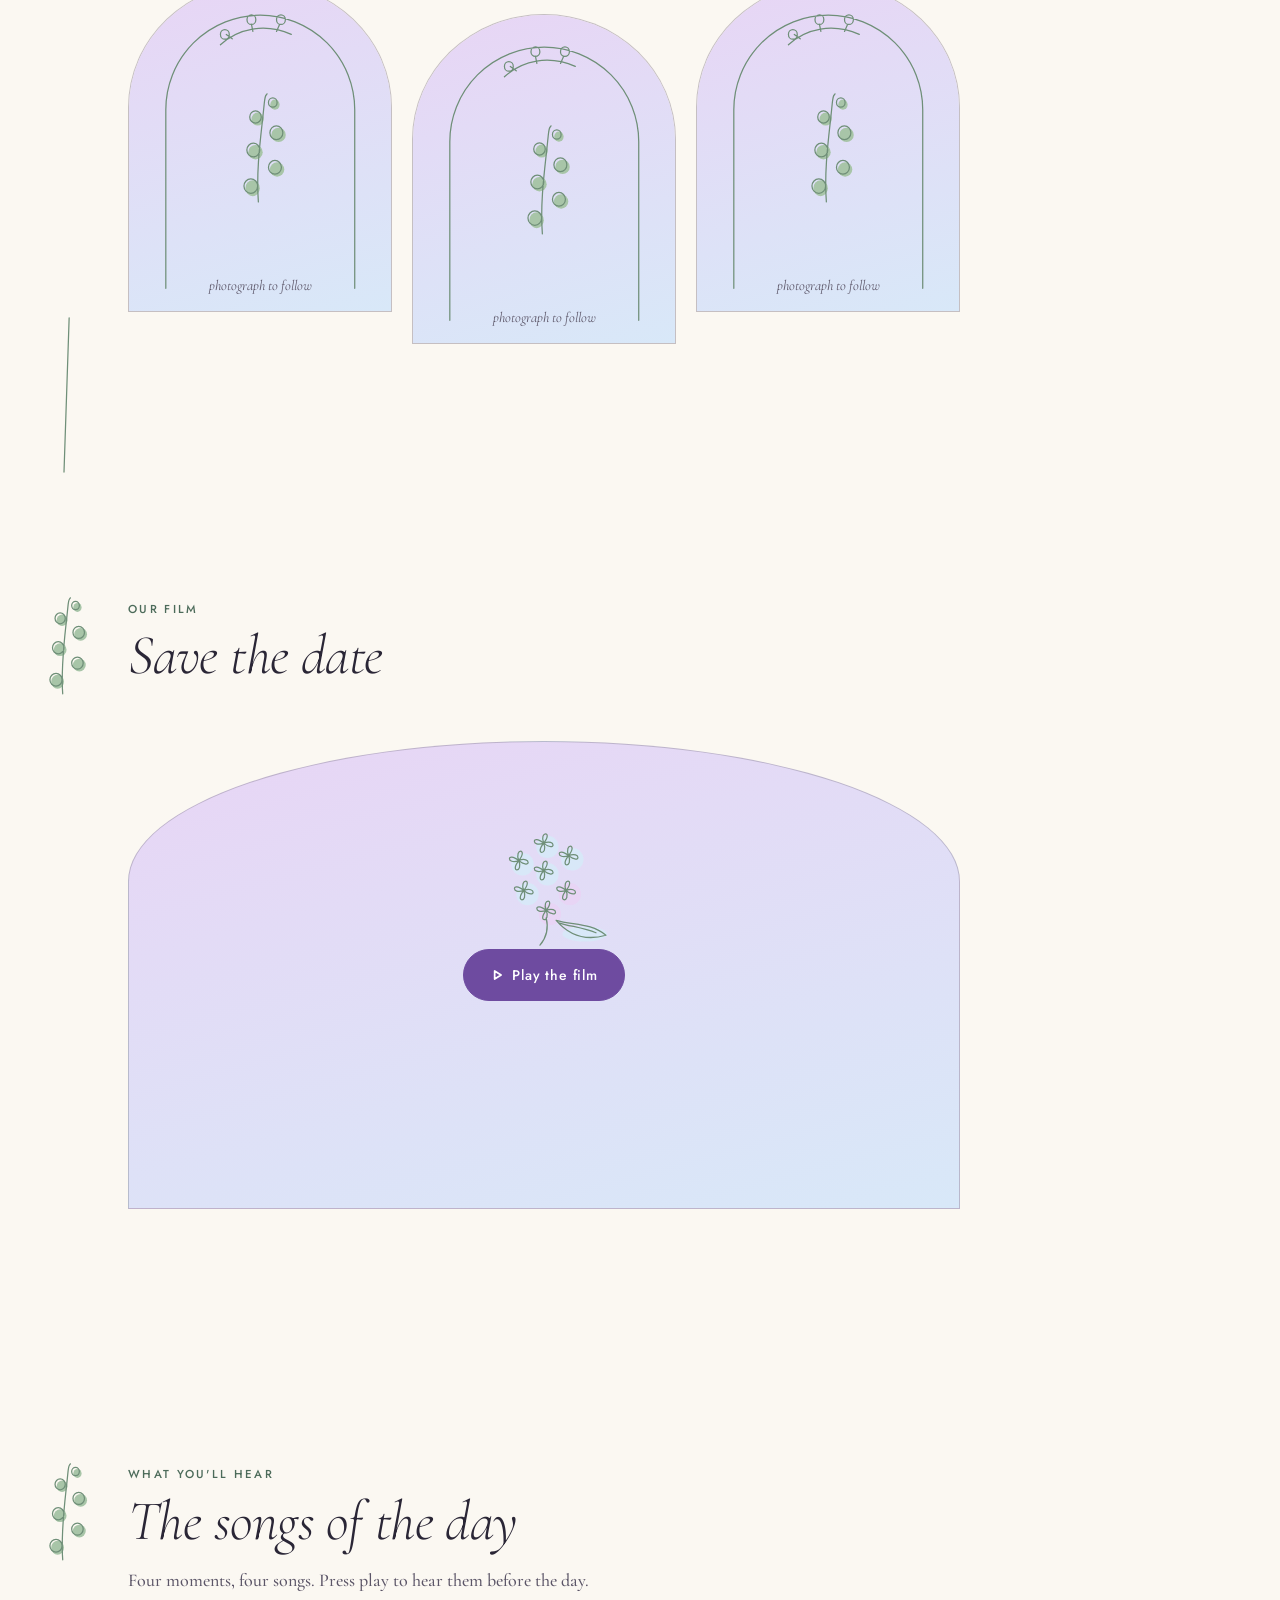
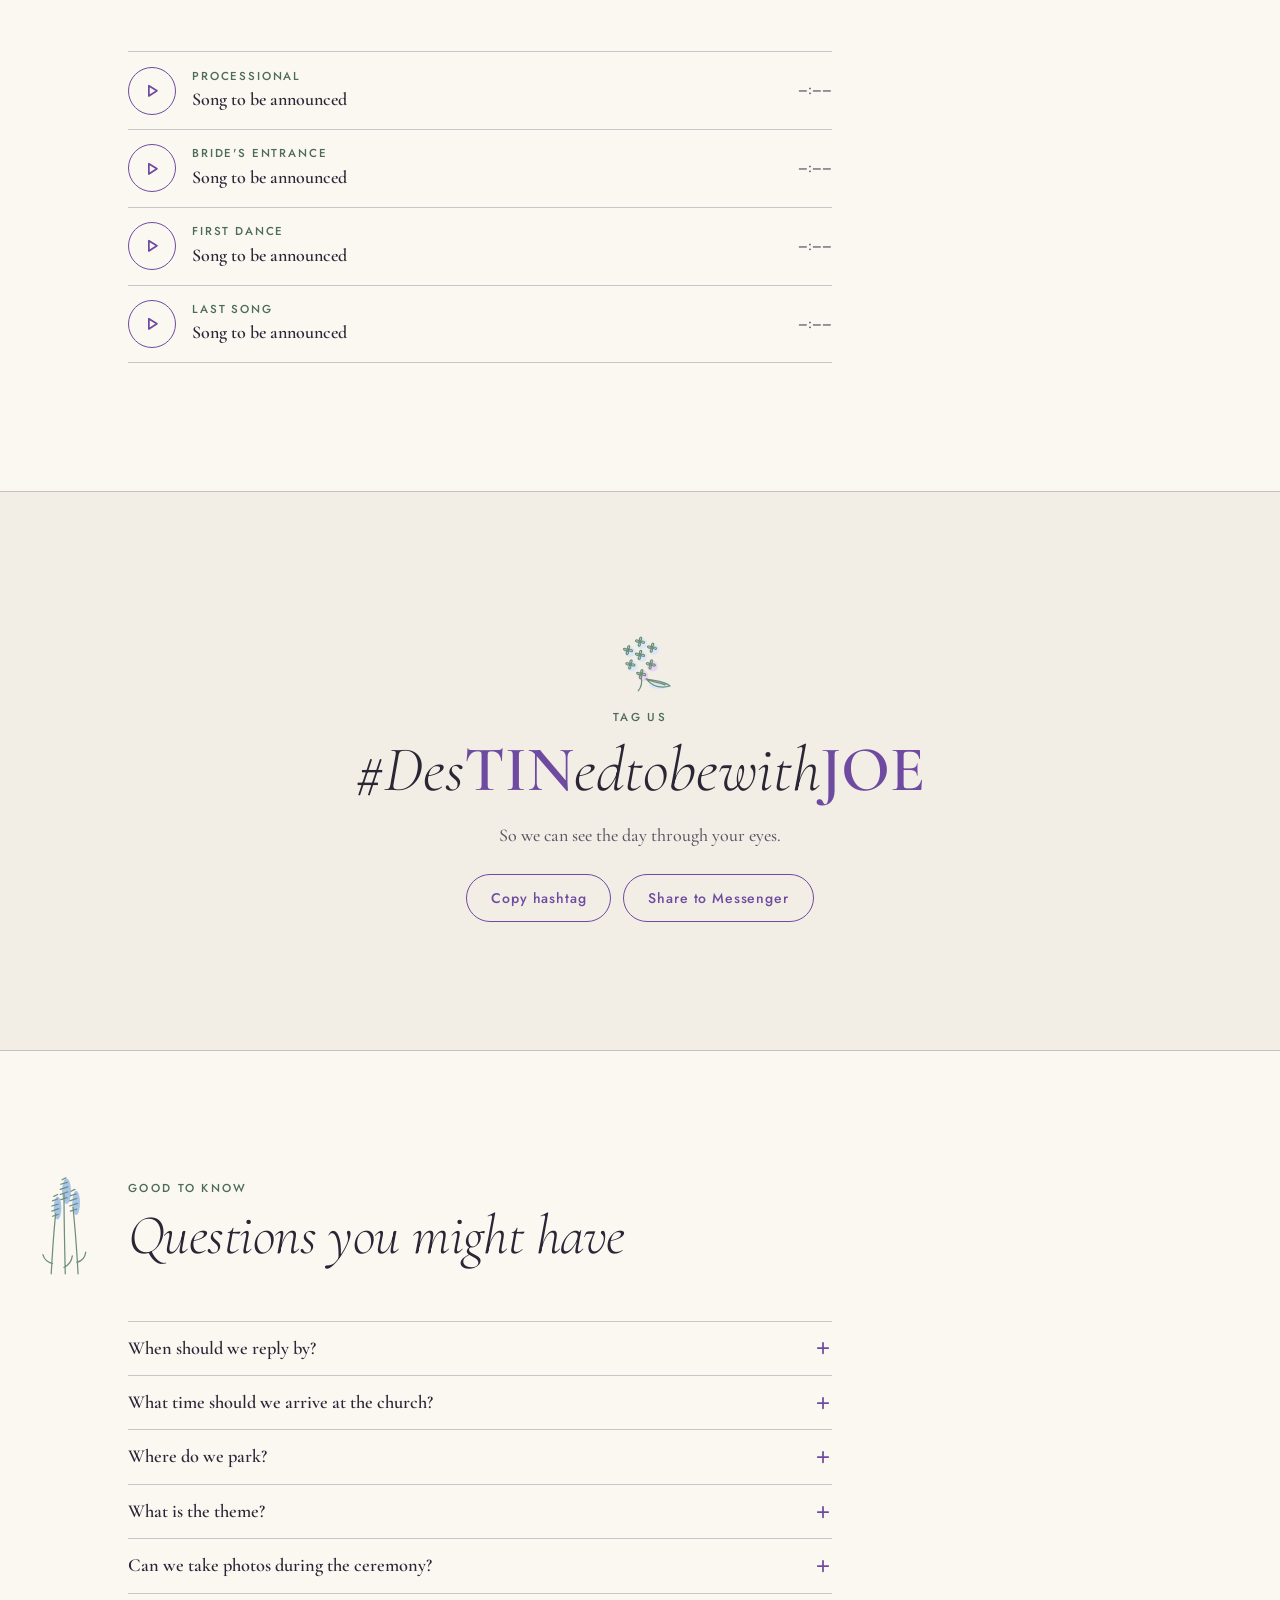
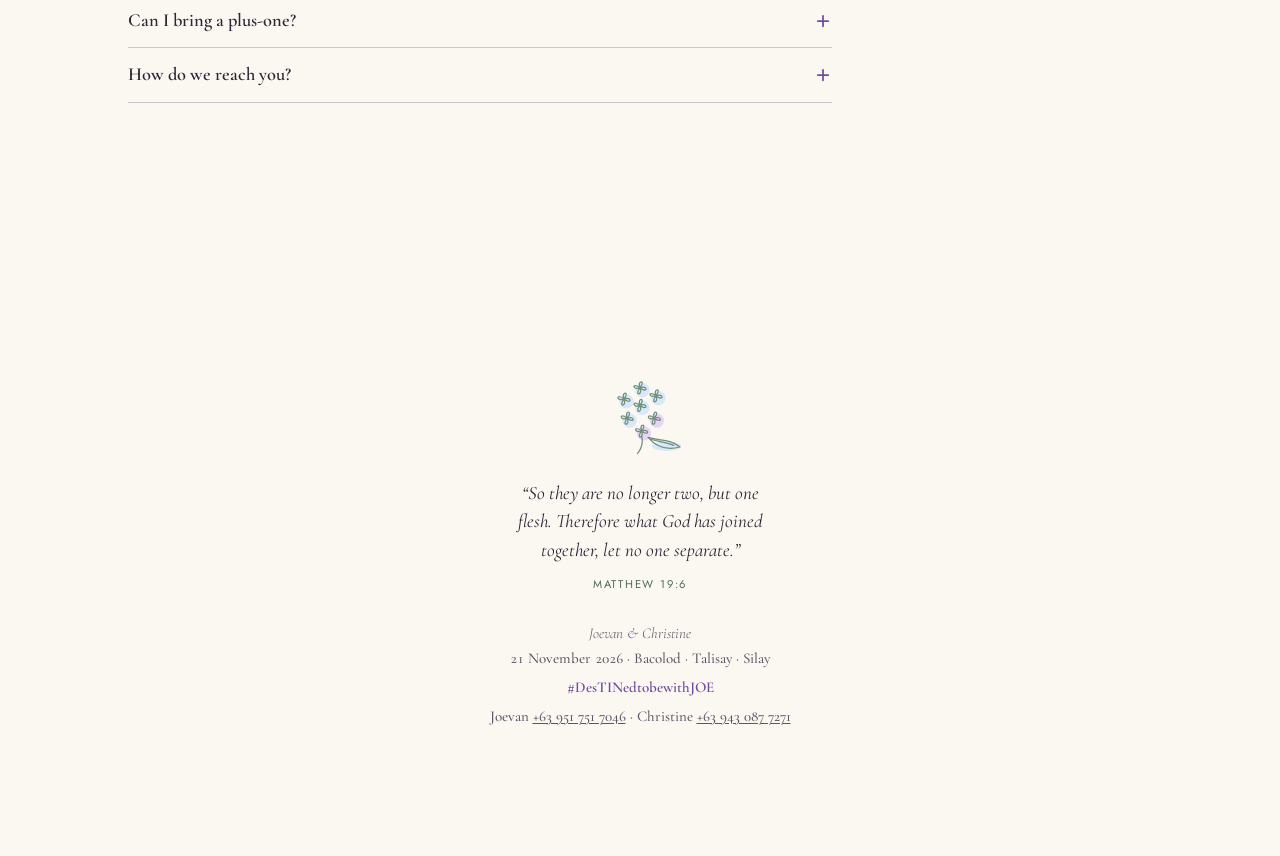
==== commit 1638b8a3: "Update index.html" ====
--- a/index.html
+++ b/index.html
@@ -506,7 +506,7 @@
         <svg class="stop-pin" aria-hidden="true" focusable="false"><use href="#bloom-hydrangea"/></svg>
         <div class="stop-head"><time class="stop-time" datetime="2026-11-21T22:00+08:00">10:00 PM</time><span class="stop-label">After-party</span></div>
         <!-- TODO (couple): Google Maps lists this place as "ROMBOHAN Restobar". Confirm the spelling. -->
-        <h3 class="stop-name">Rombuhan Restobar</h3>
+        <h3 class="stop-name">Rombohan Restobar</h3>
         <p class="stop-address">Silay City</p>
         <ul class="stop-notes">
           <li>Dancing and celebration until late</li>
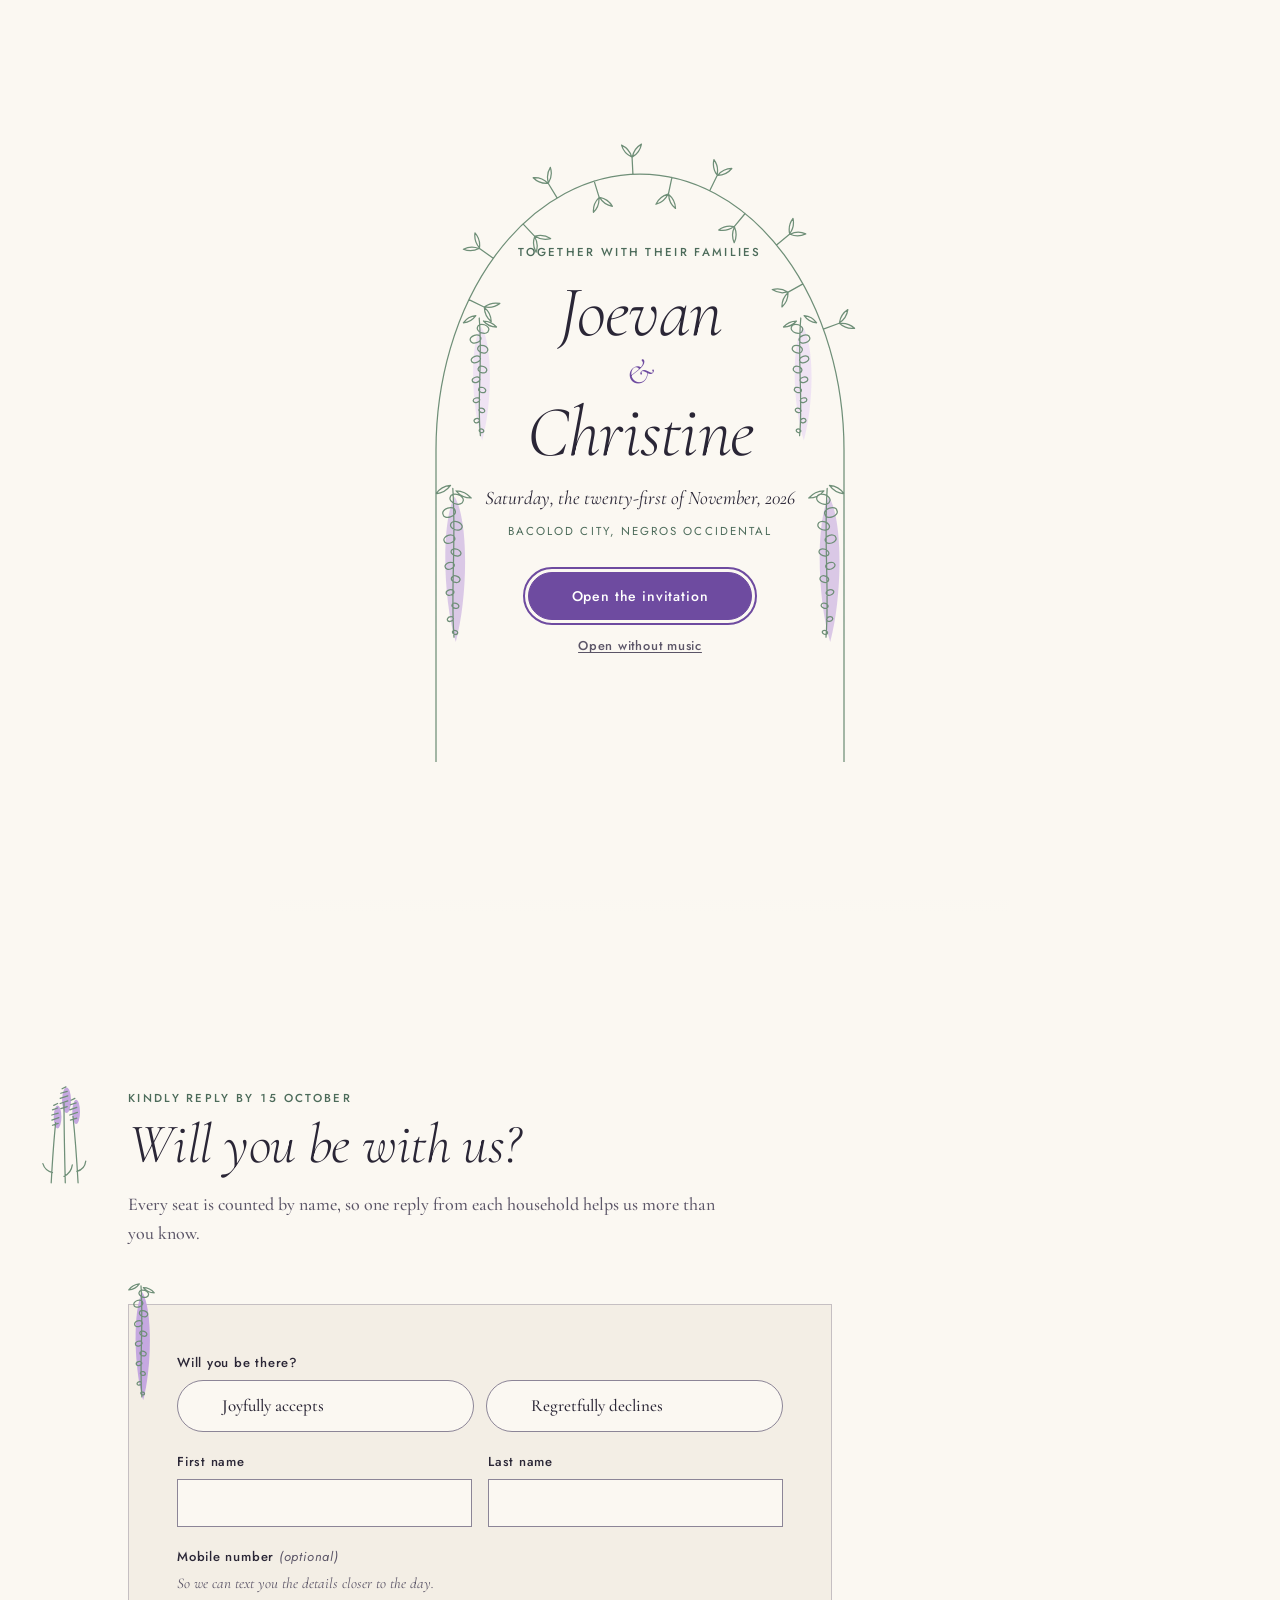
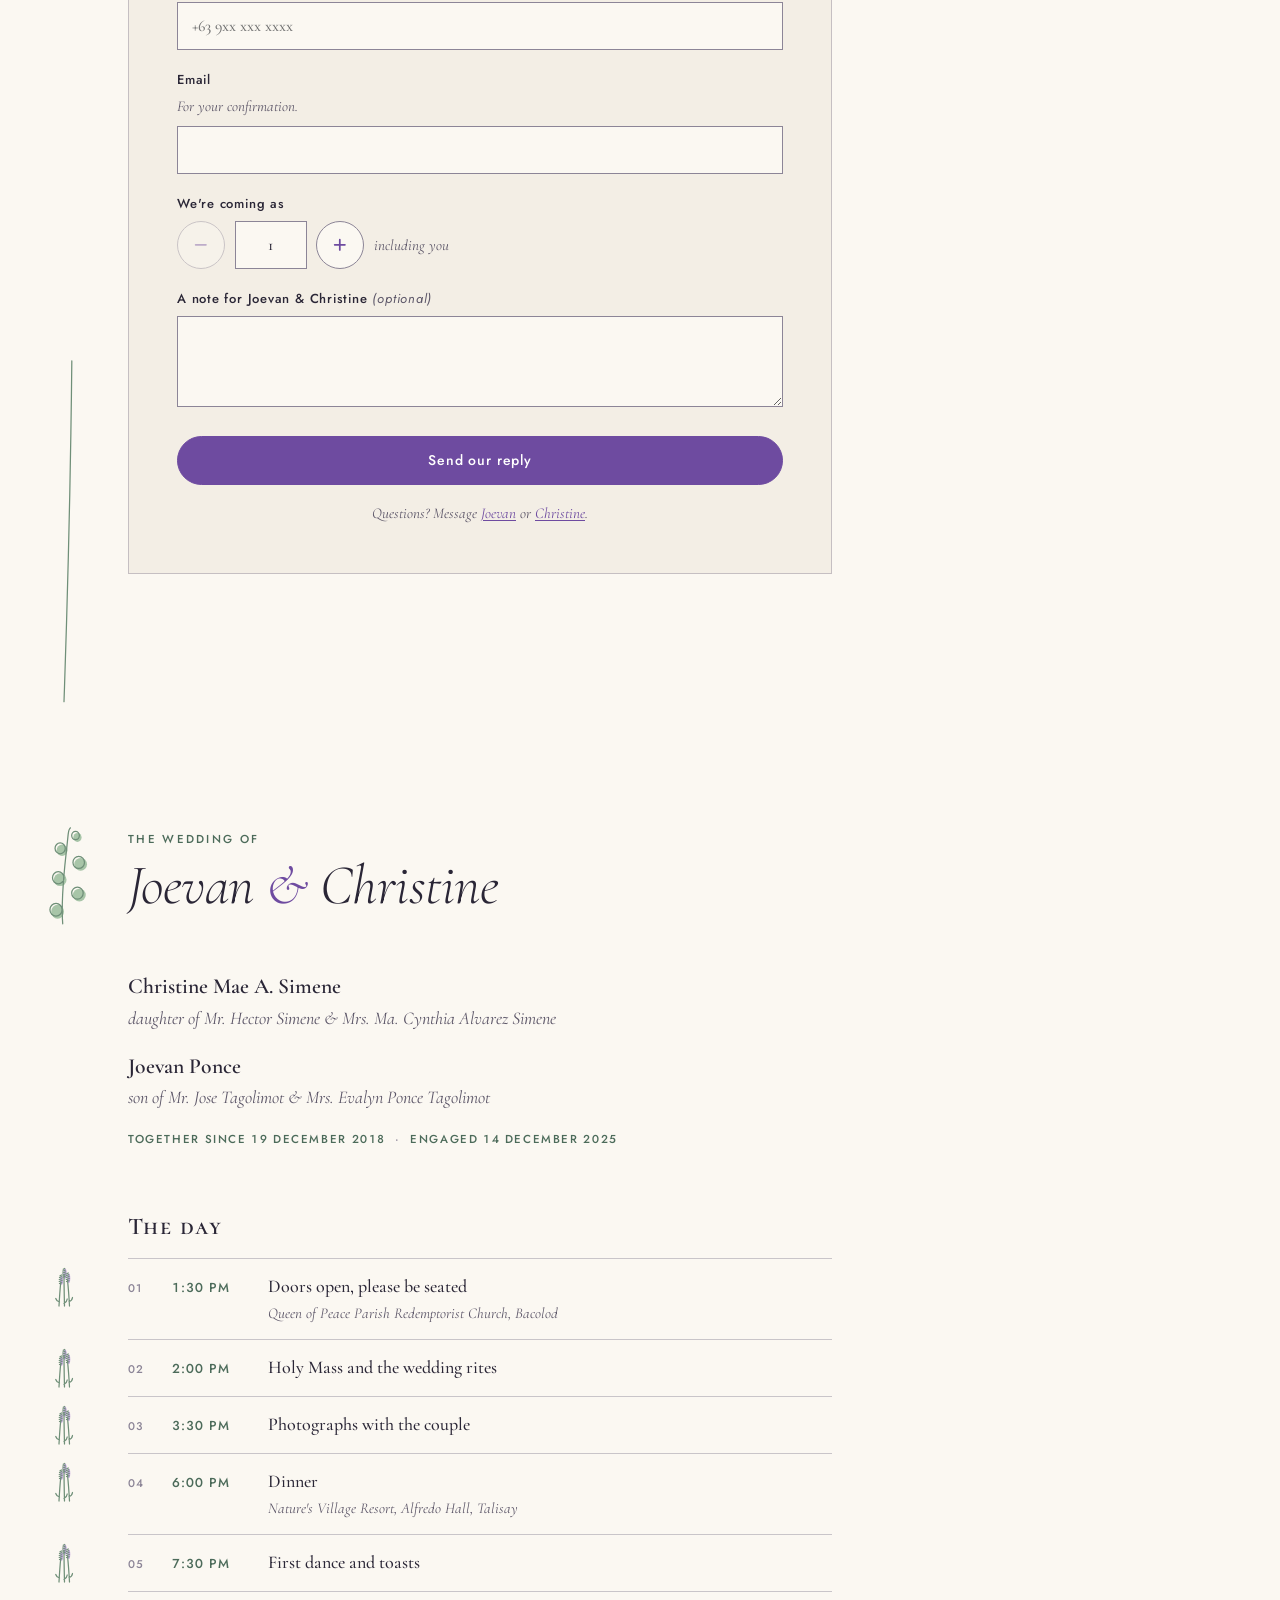
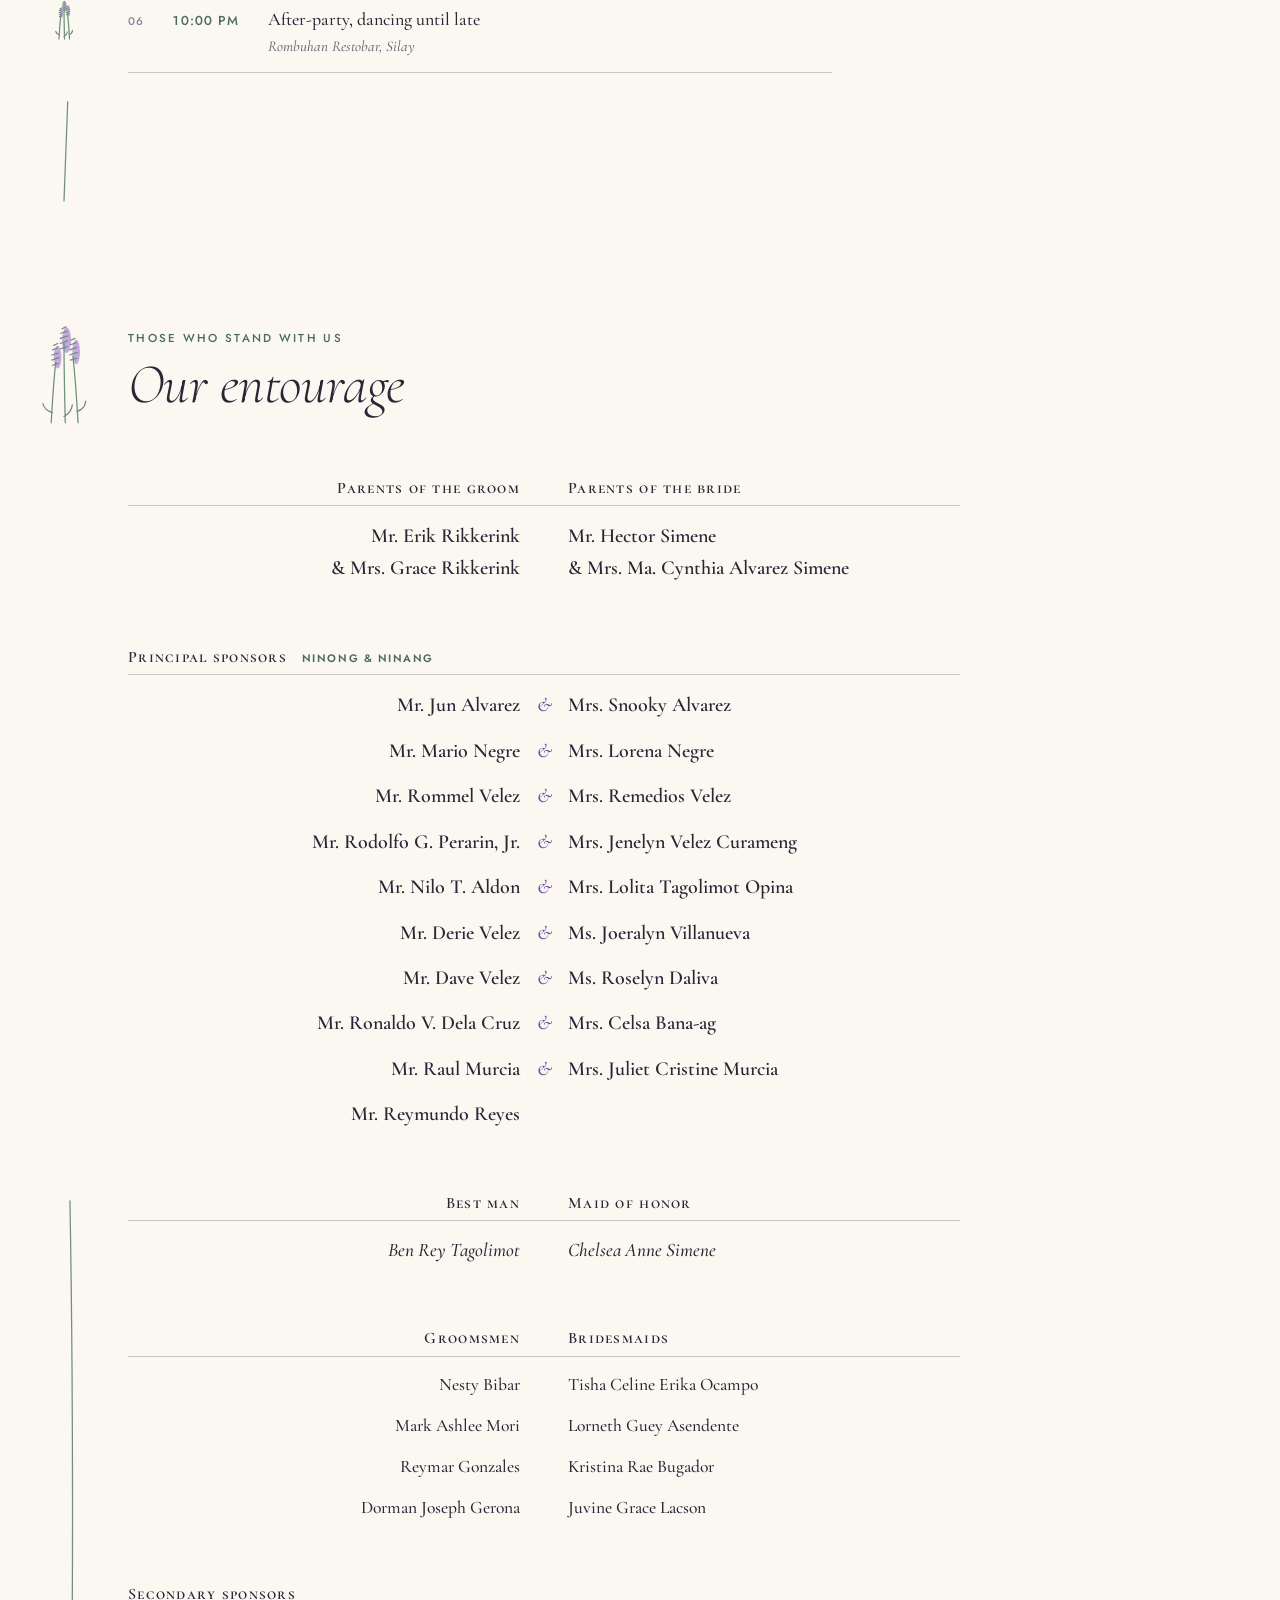
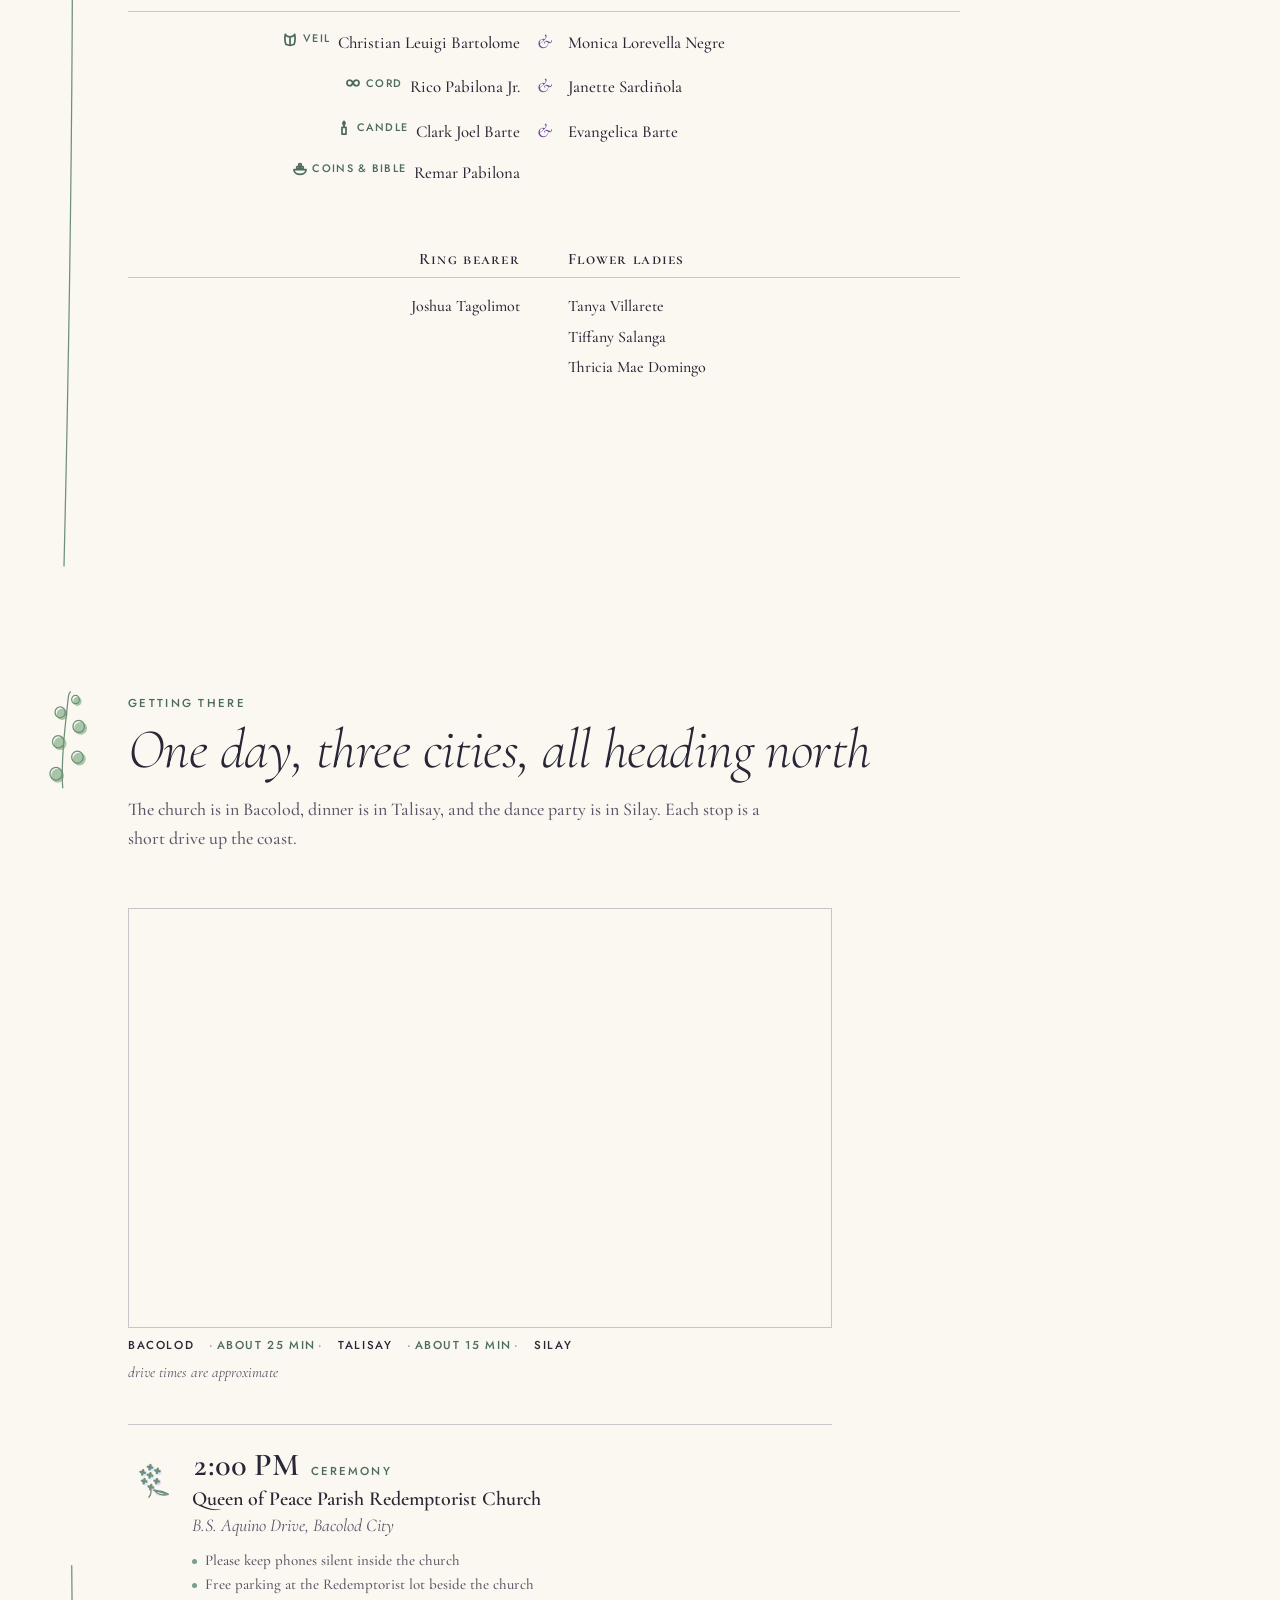
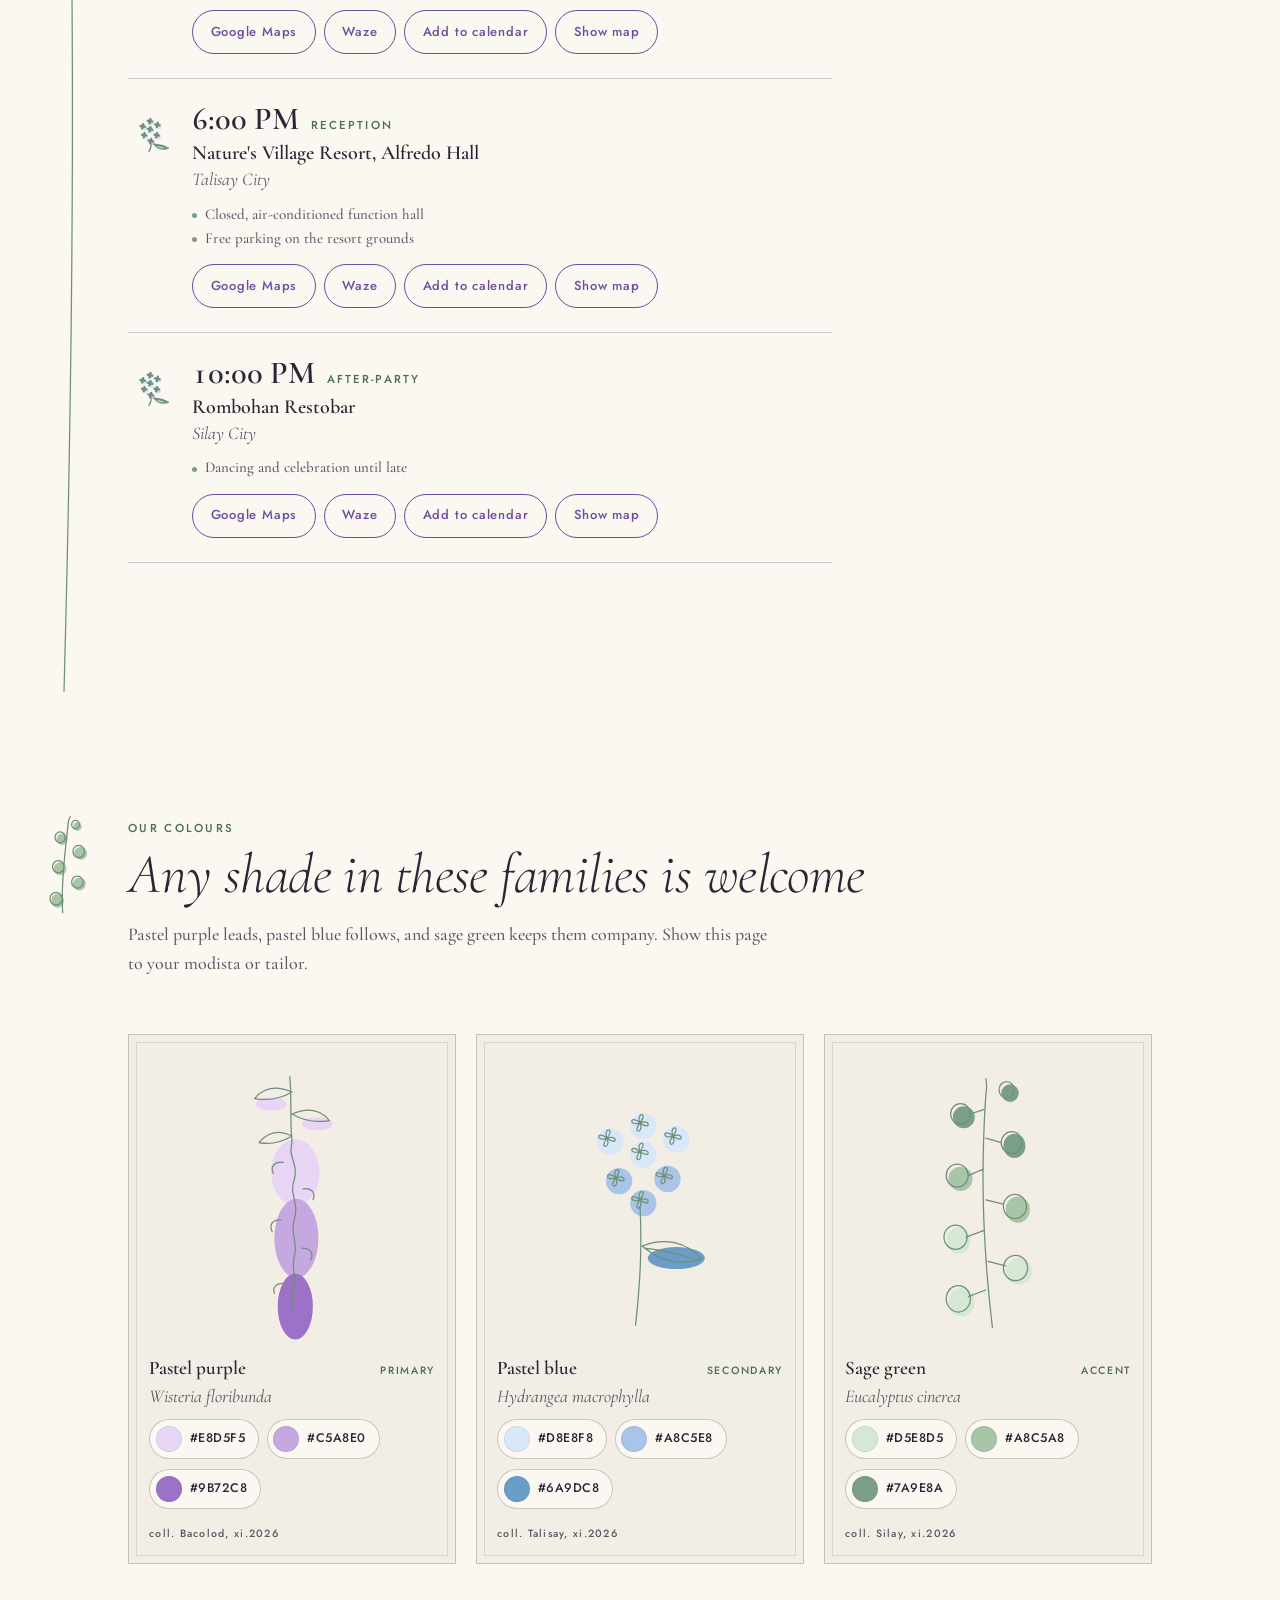
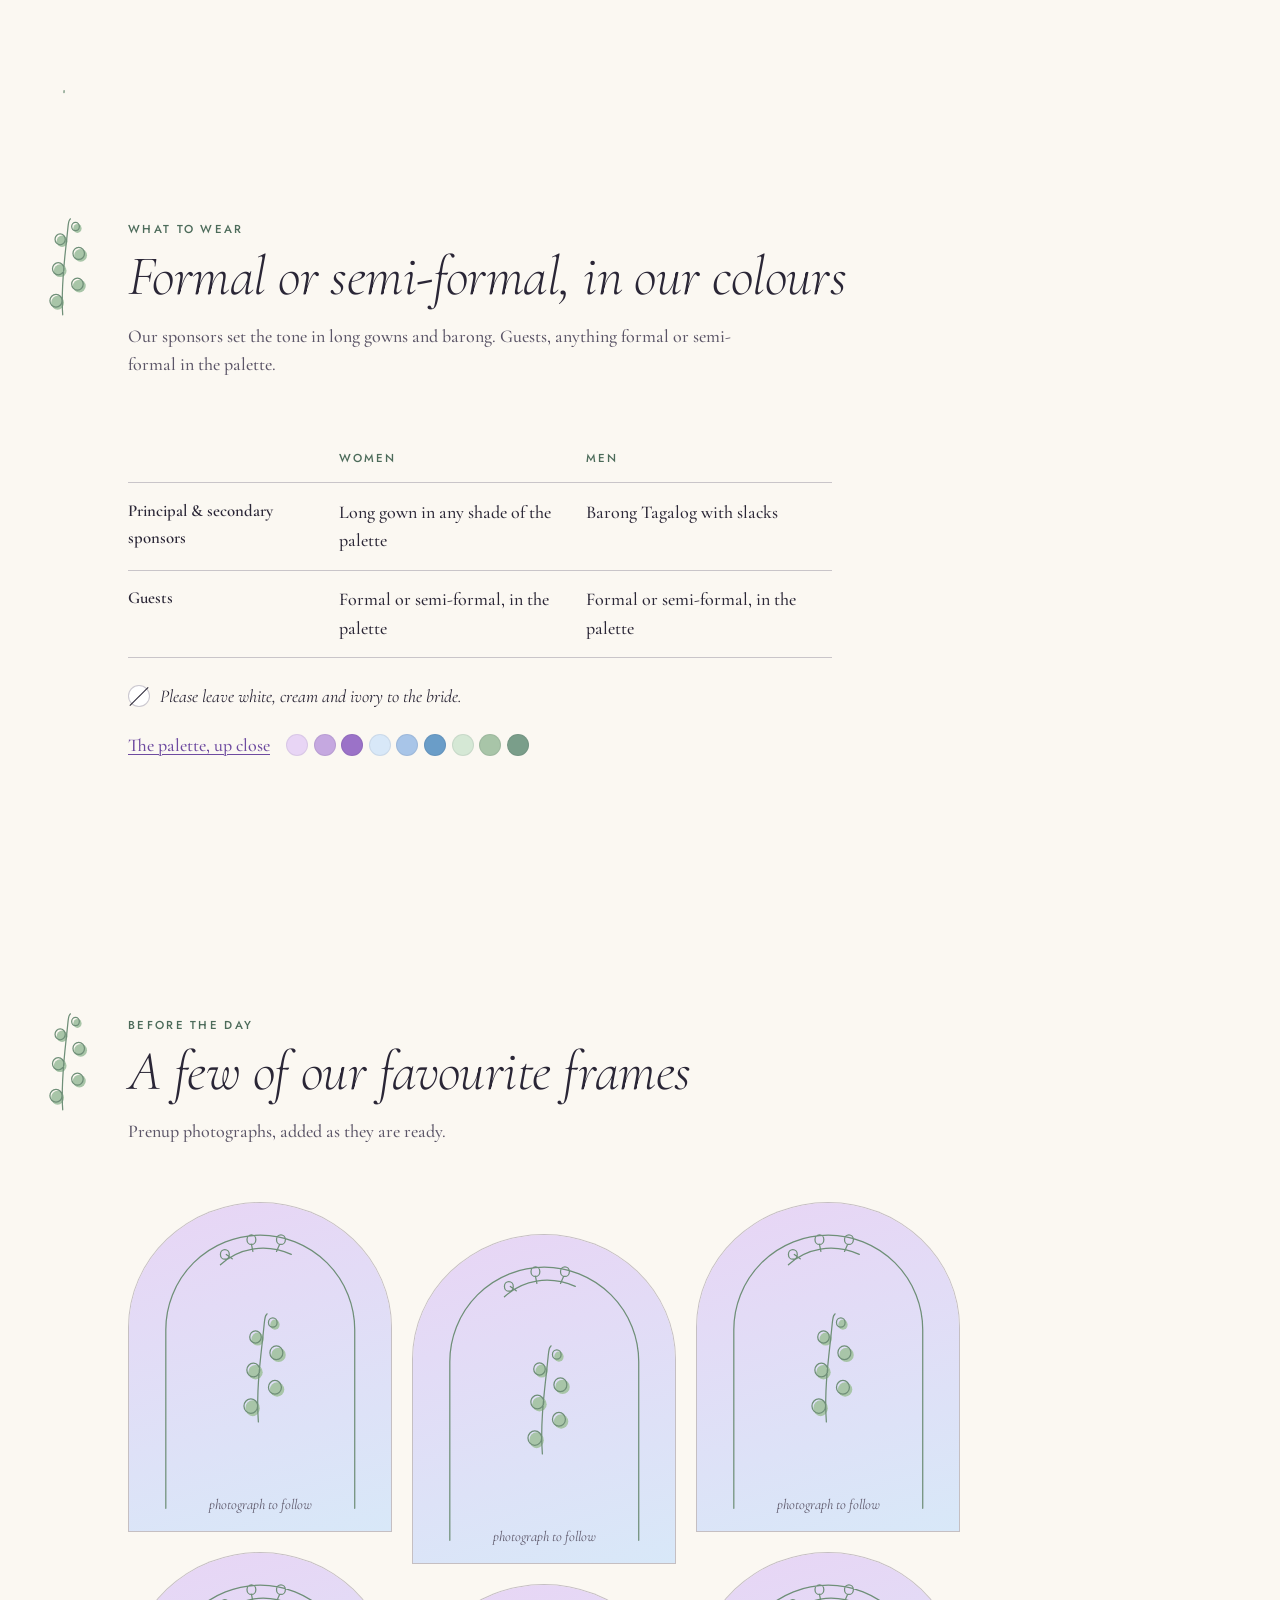
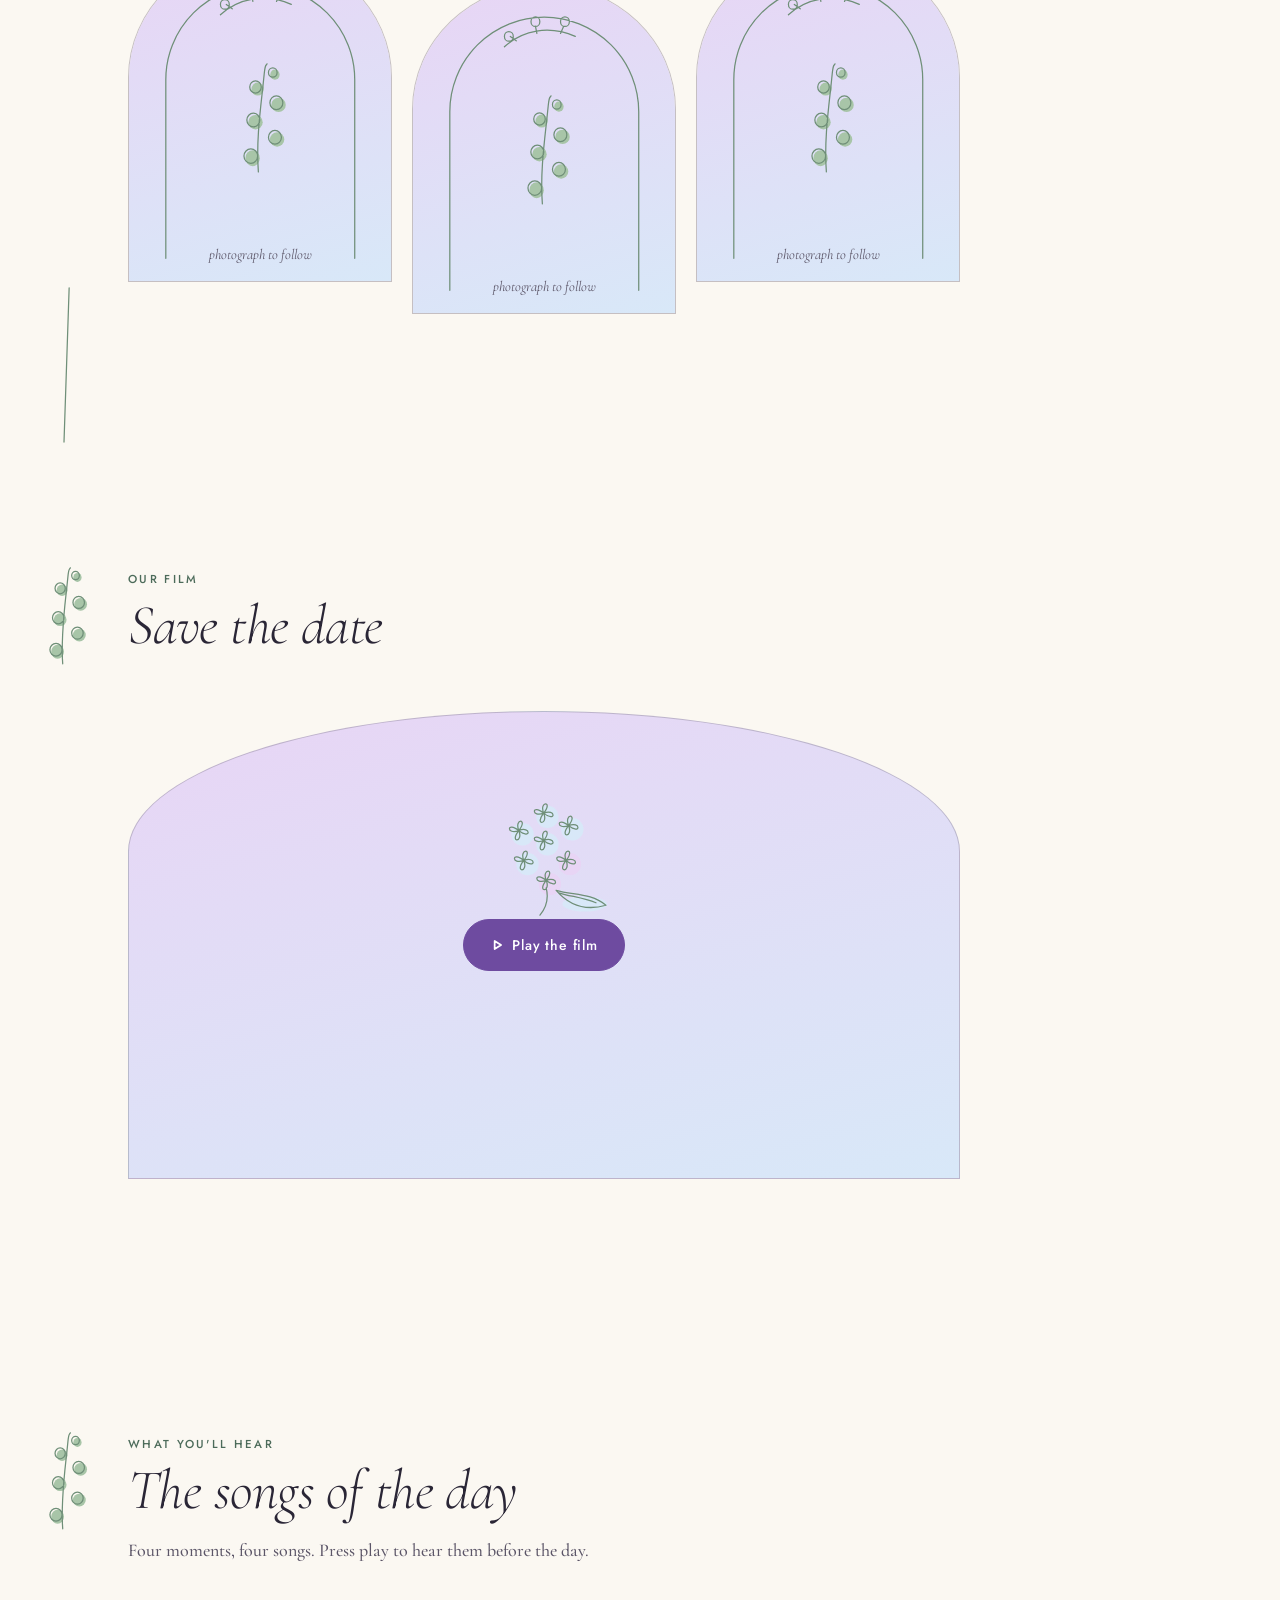
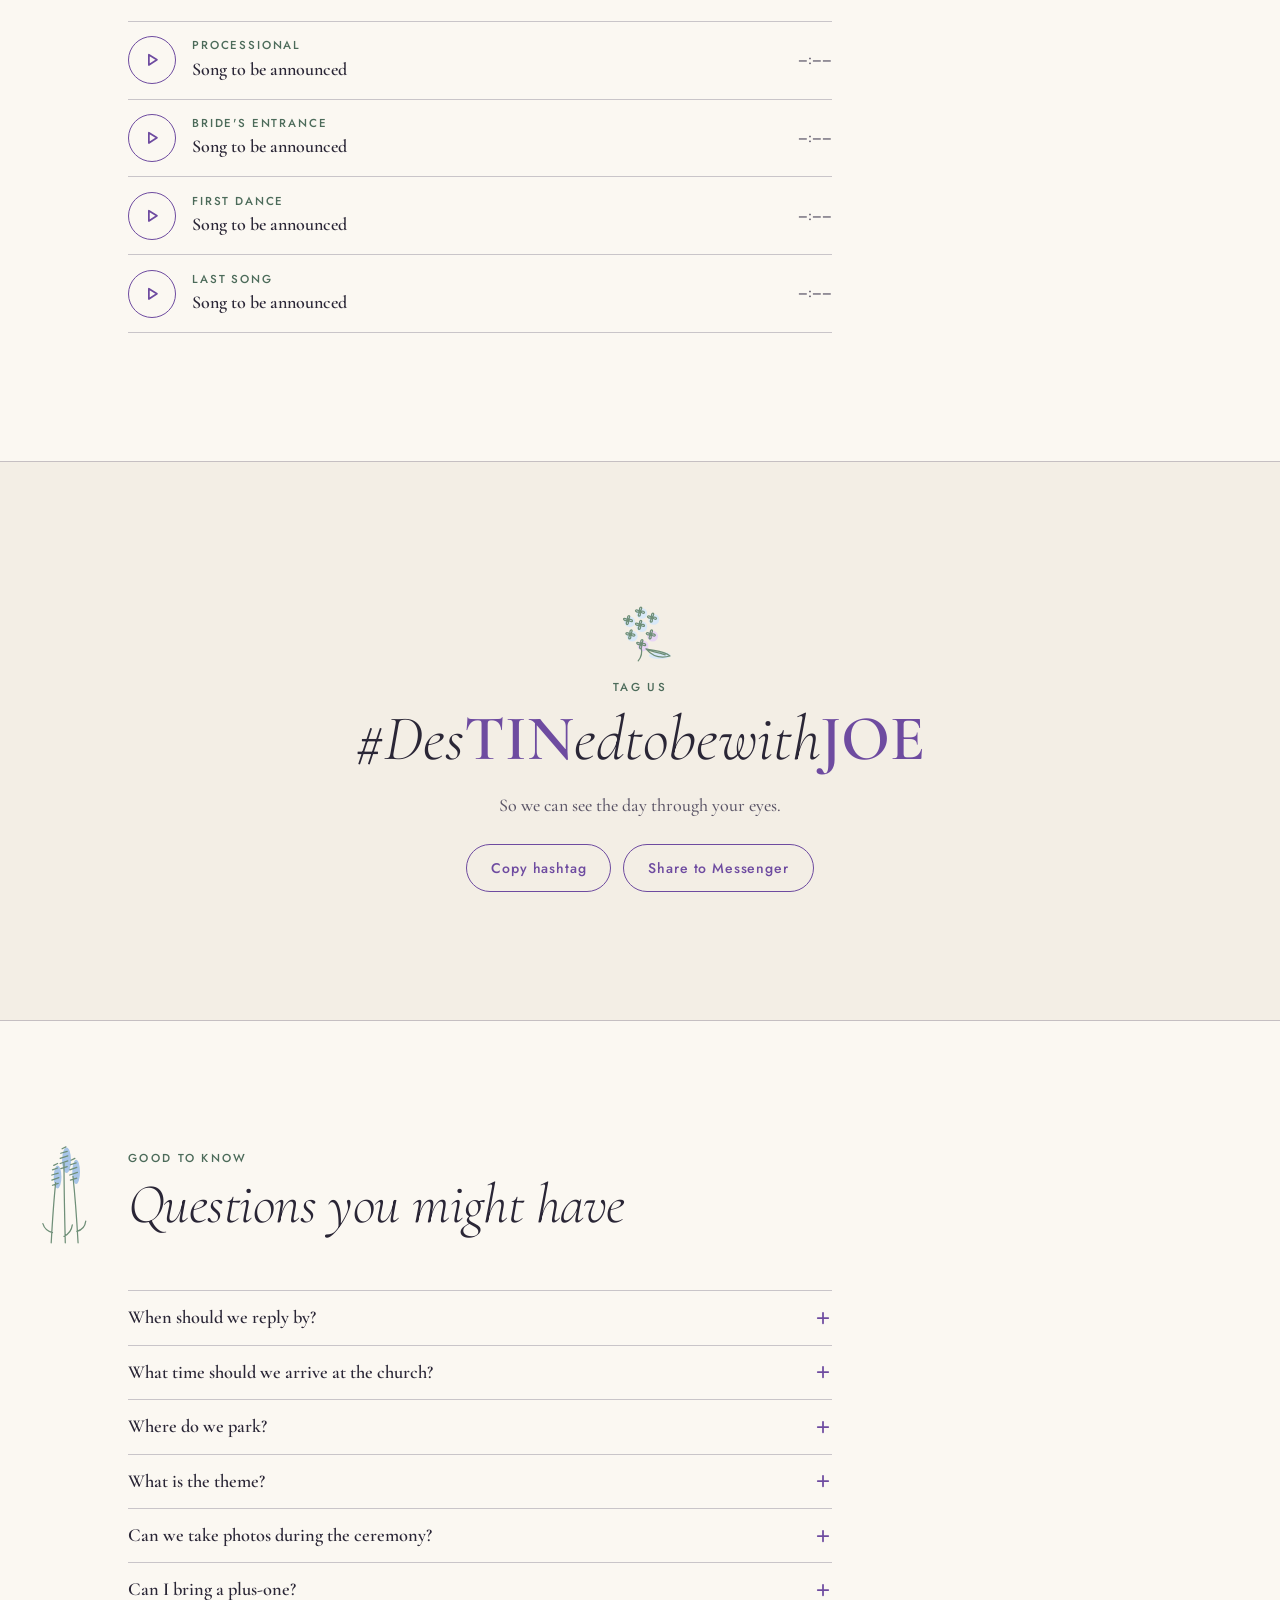
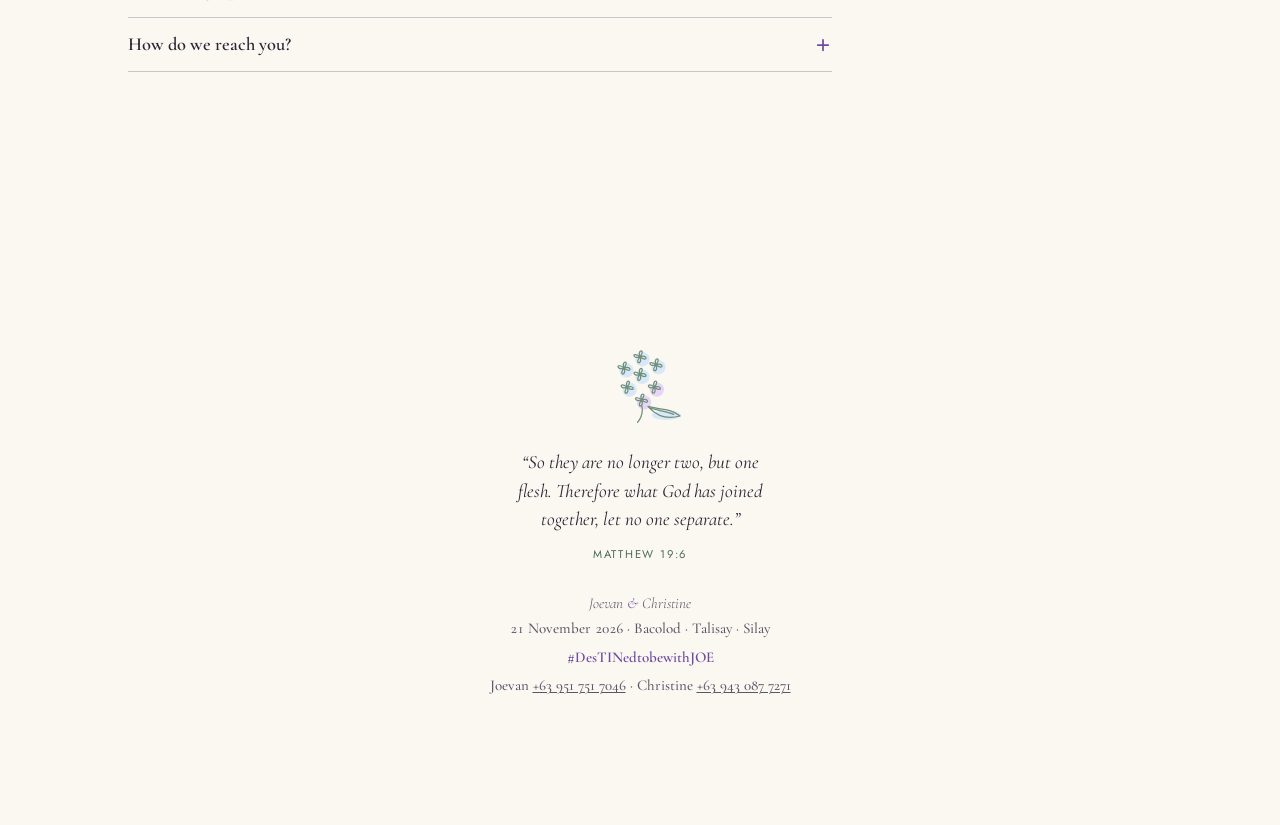
==== commit c9bf62ef: "Update index.html" ====
--- a/index.html
+++ b/index.html
@@ -400,7 +400,7 @@
           <li class="ent-row ent-row--sides"><span class="ent-side ent-side--groom">Nesty Bibar</span><span class="ent-mid" aria-hidden="true"></span><span class="ent-side ent-side--bride">Tisha Celine Erika Ocampo</span></li>
           <li class="ent-row ent-row--sides"><span class="ent-side ent-side--groom">Mark Ashlee Mori</span><span class="ent-mid" aria-hidden="true"></span><span class="ent-side ent-side--bride">Lorneth Guey Asendente</span></li>
           <li class="ent-row ent-row--sides"><span class="ent-side ent-side--groom">Reymar Gonzales</span><span class="ent-mid" aria-hidden="true"></span><span class="ent-side ent-side--bride">Kristina Rae Bugador</span></li>
-          <li class="ent-row ent-row--sides"><span class="ent-side ent-side--groom">Dorman Joseph Gerona</span><span class="ent-mid" aria-hidden="true"></span><span class="ent-side ent-side--bride">Starlene Joy Portillo</span></li>
+          <li class="ent-row ent-row--sides"><span class="ent-side ent-side--groom">Dorman Joseph Gerona</span><span class="ent-mid" aria-hidden="true"></span><span class="ent-side ent-side--bride">Juvine Grace Lacson</span></li>
         </ul>
       </section>
 
@@ -429,7 +429,7 @@
         <div class="ent-row ent-row--sides ent-row--lists">
           <ul class="ent-side ent-side--groom"><li>Joshua Tagolimot</li></ul>
           <span class="ent-mid" aria-hidden="true"></span>
-          <ul class="ent-side ent-side--bride"><li>Juvine Grace Lacson</li><li>Tanya Villarete</li><li>Tiffany Salanga</li><li>Thricia Mae Domingo</li></ul>
+          <ul class="ent-side ent-side--bride"><li>Tanya Villarete</li><li>Tiffany Salanga</li><li>Thricia Mae Domingo</li></ul>
         </div>
       </section>
     </div>
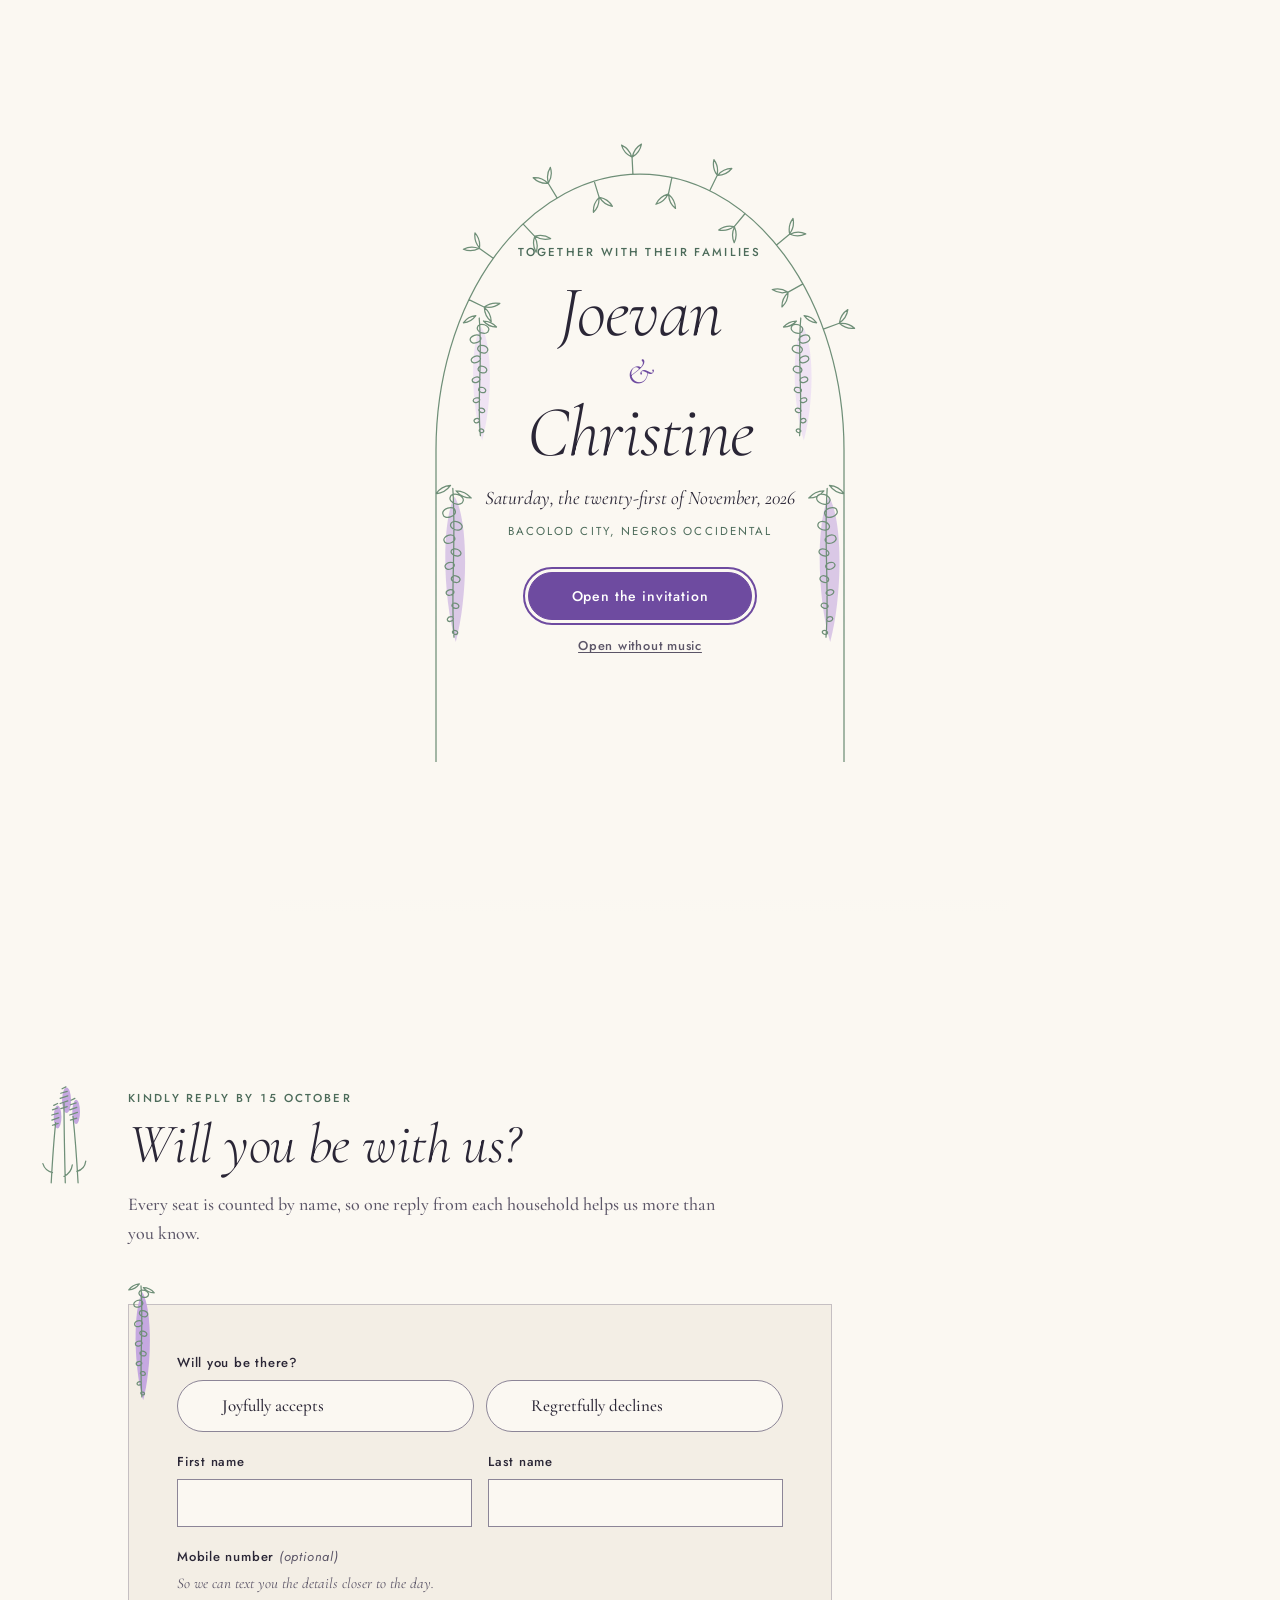
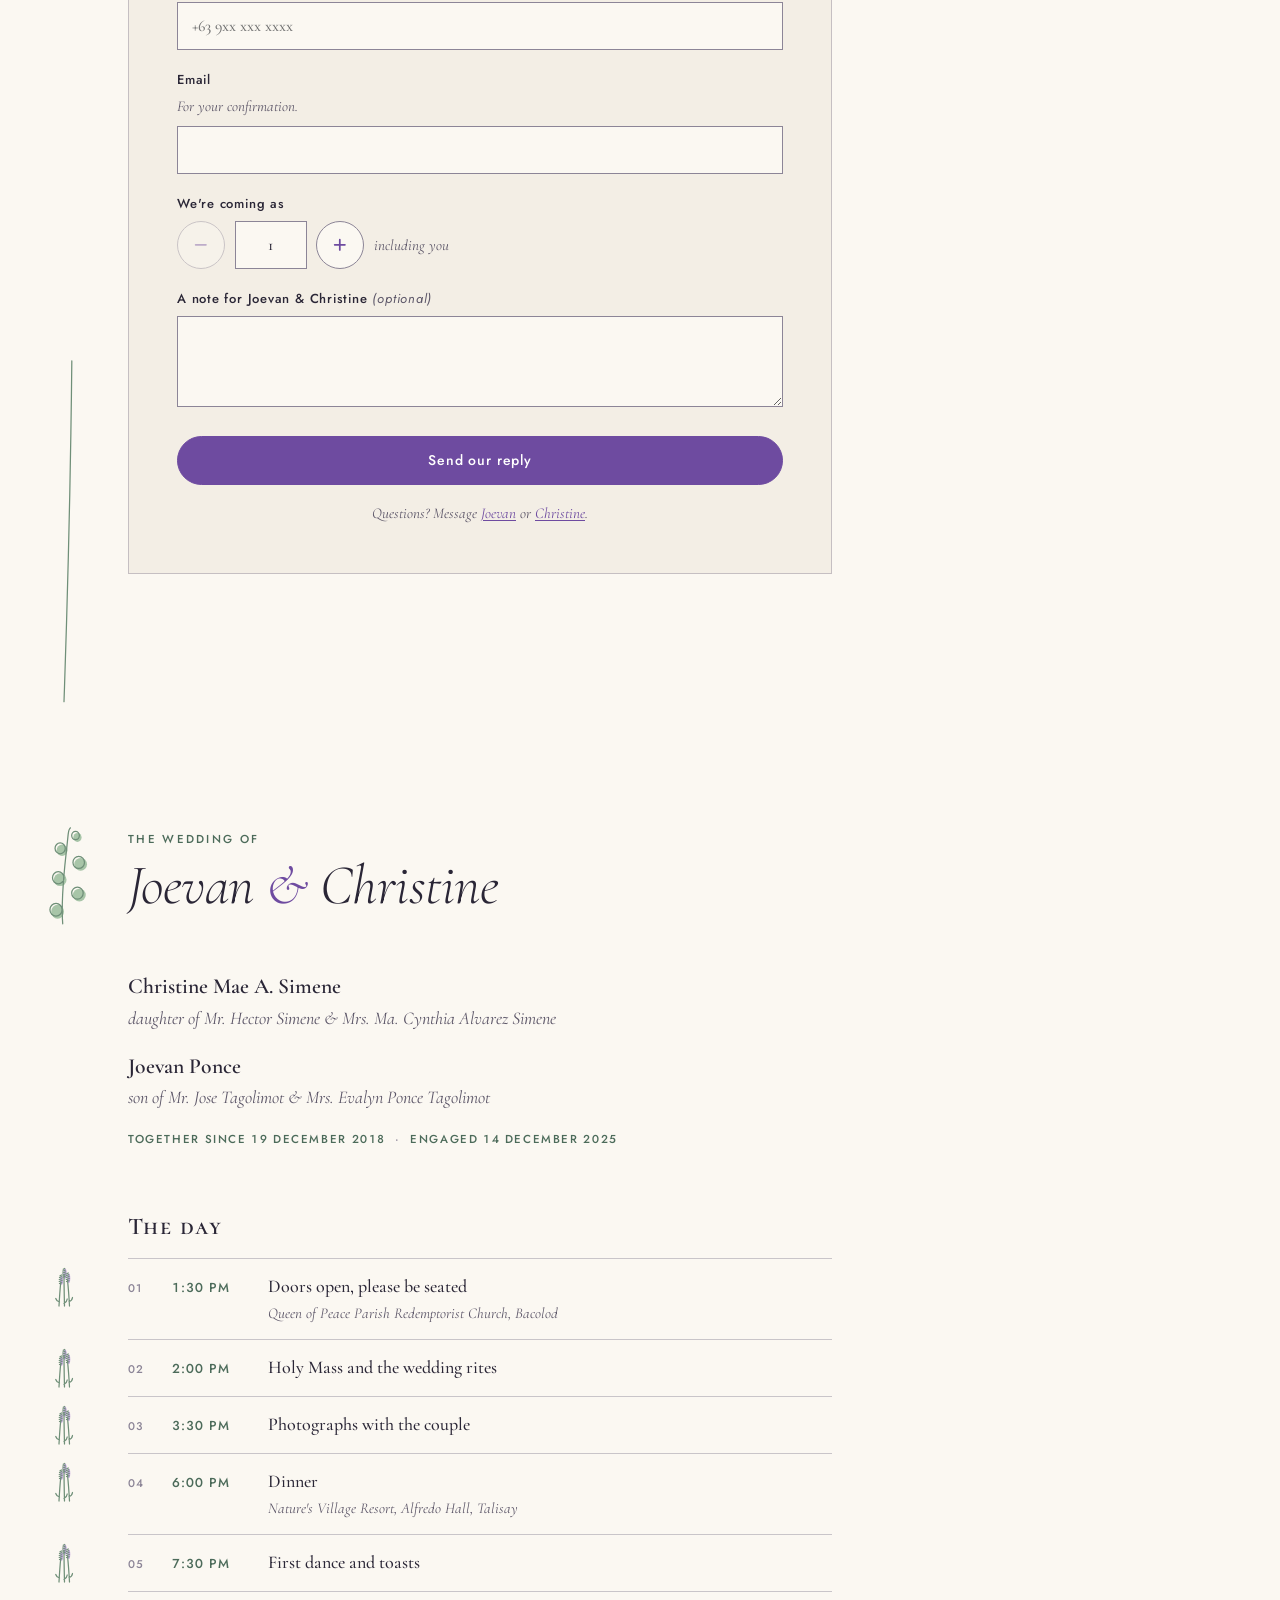
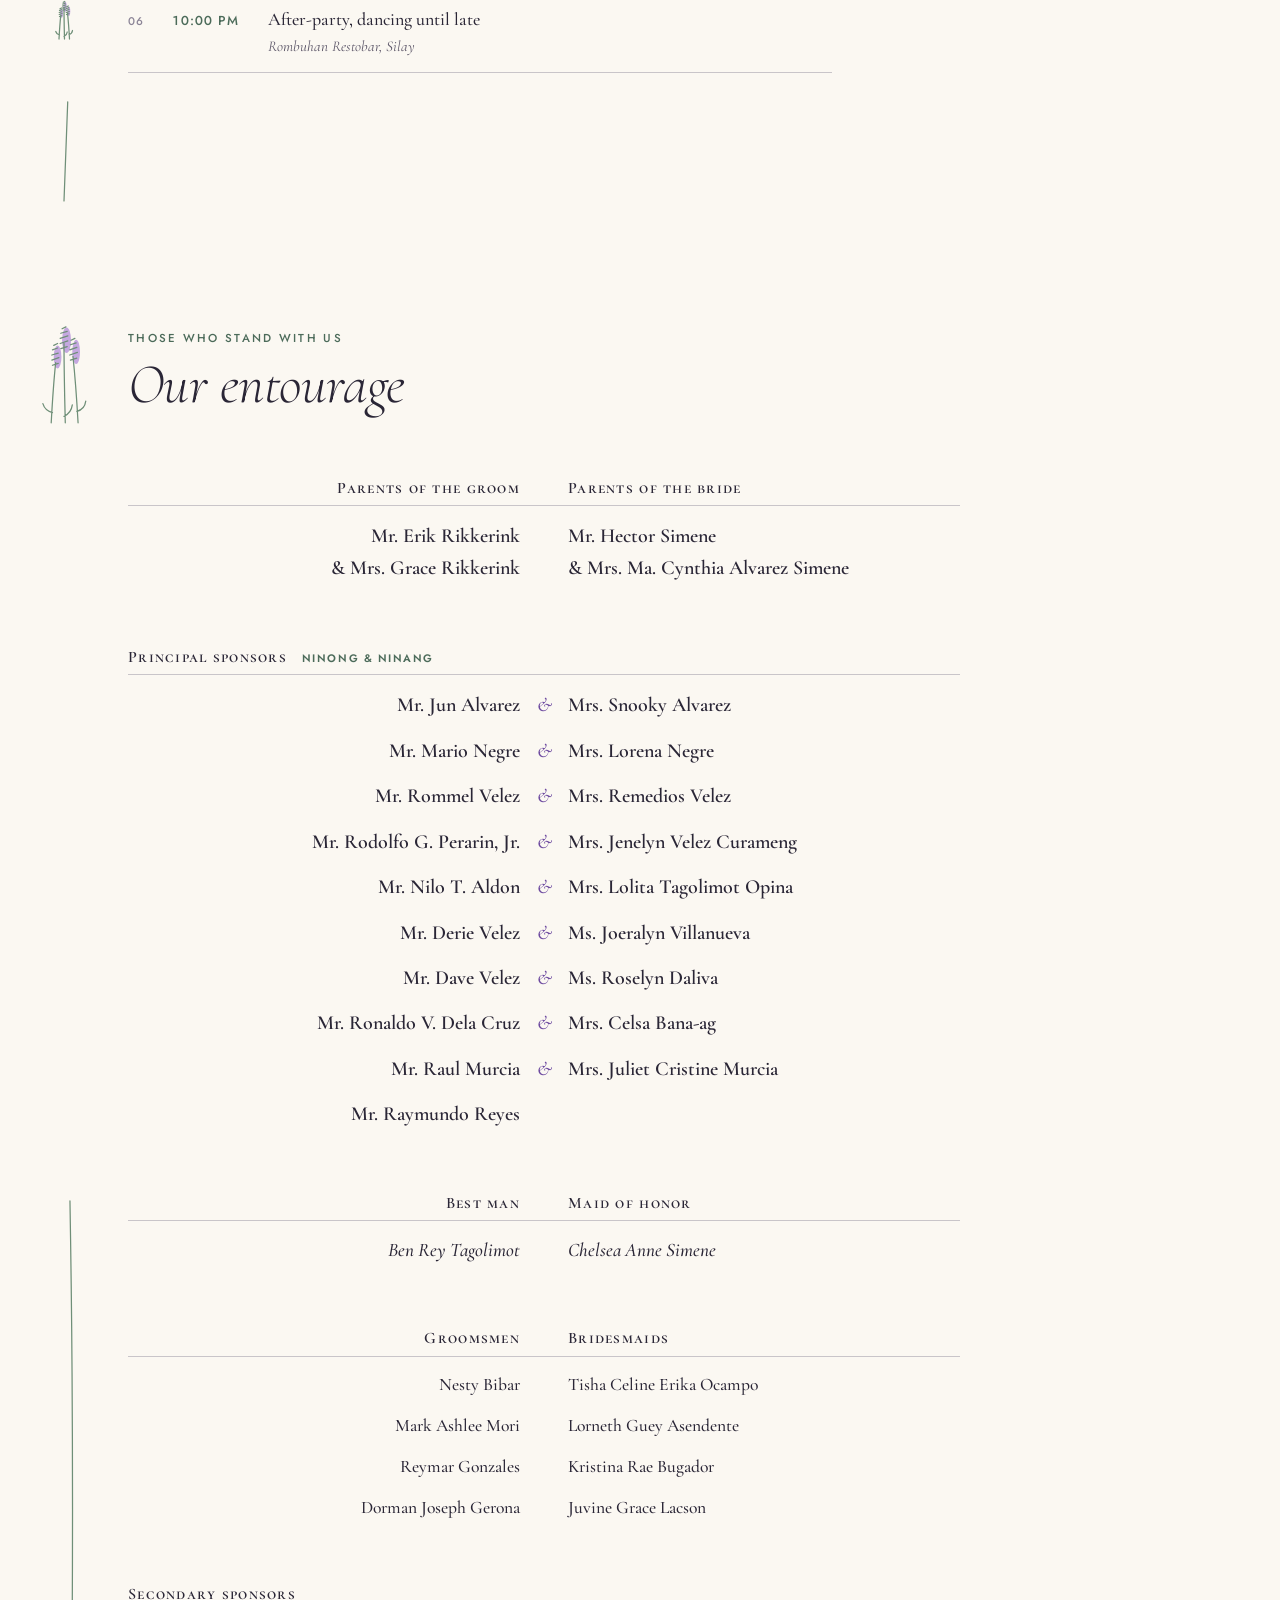
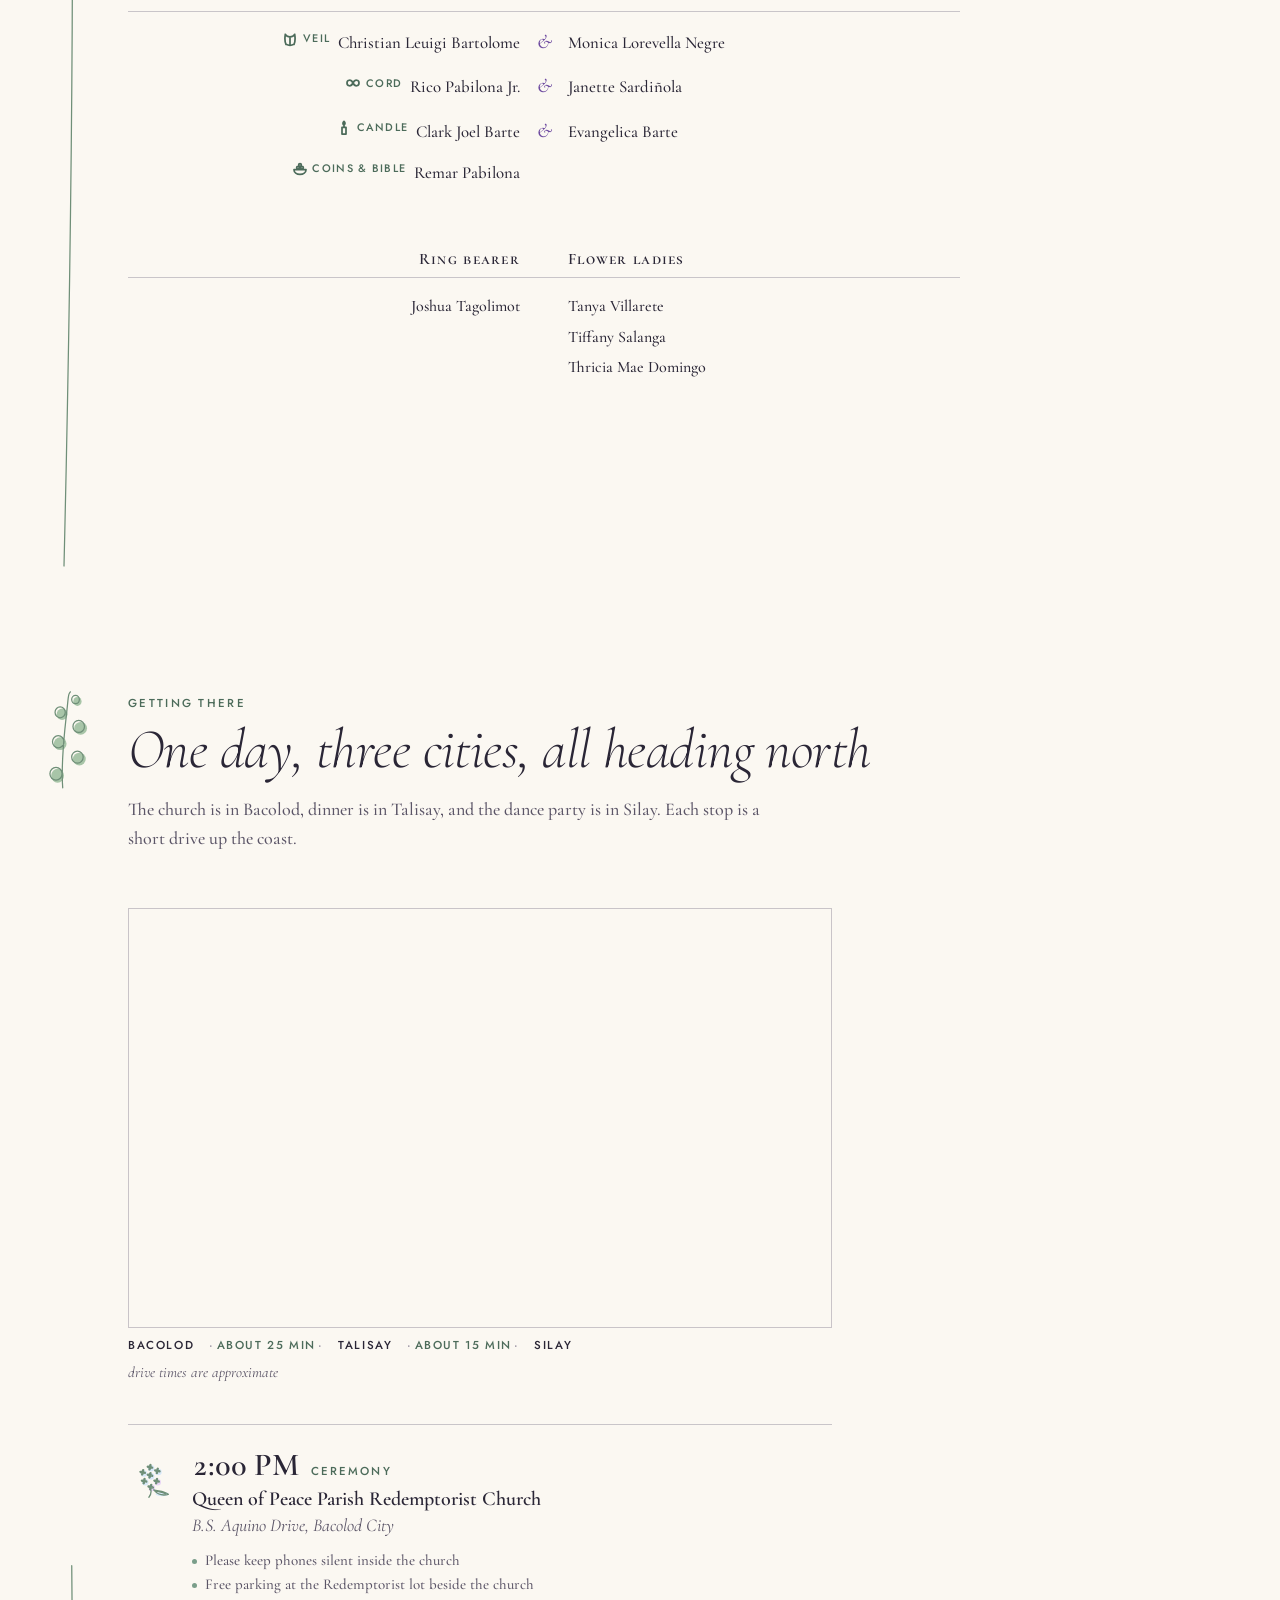
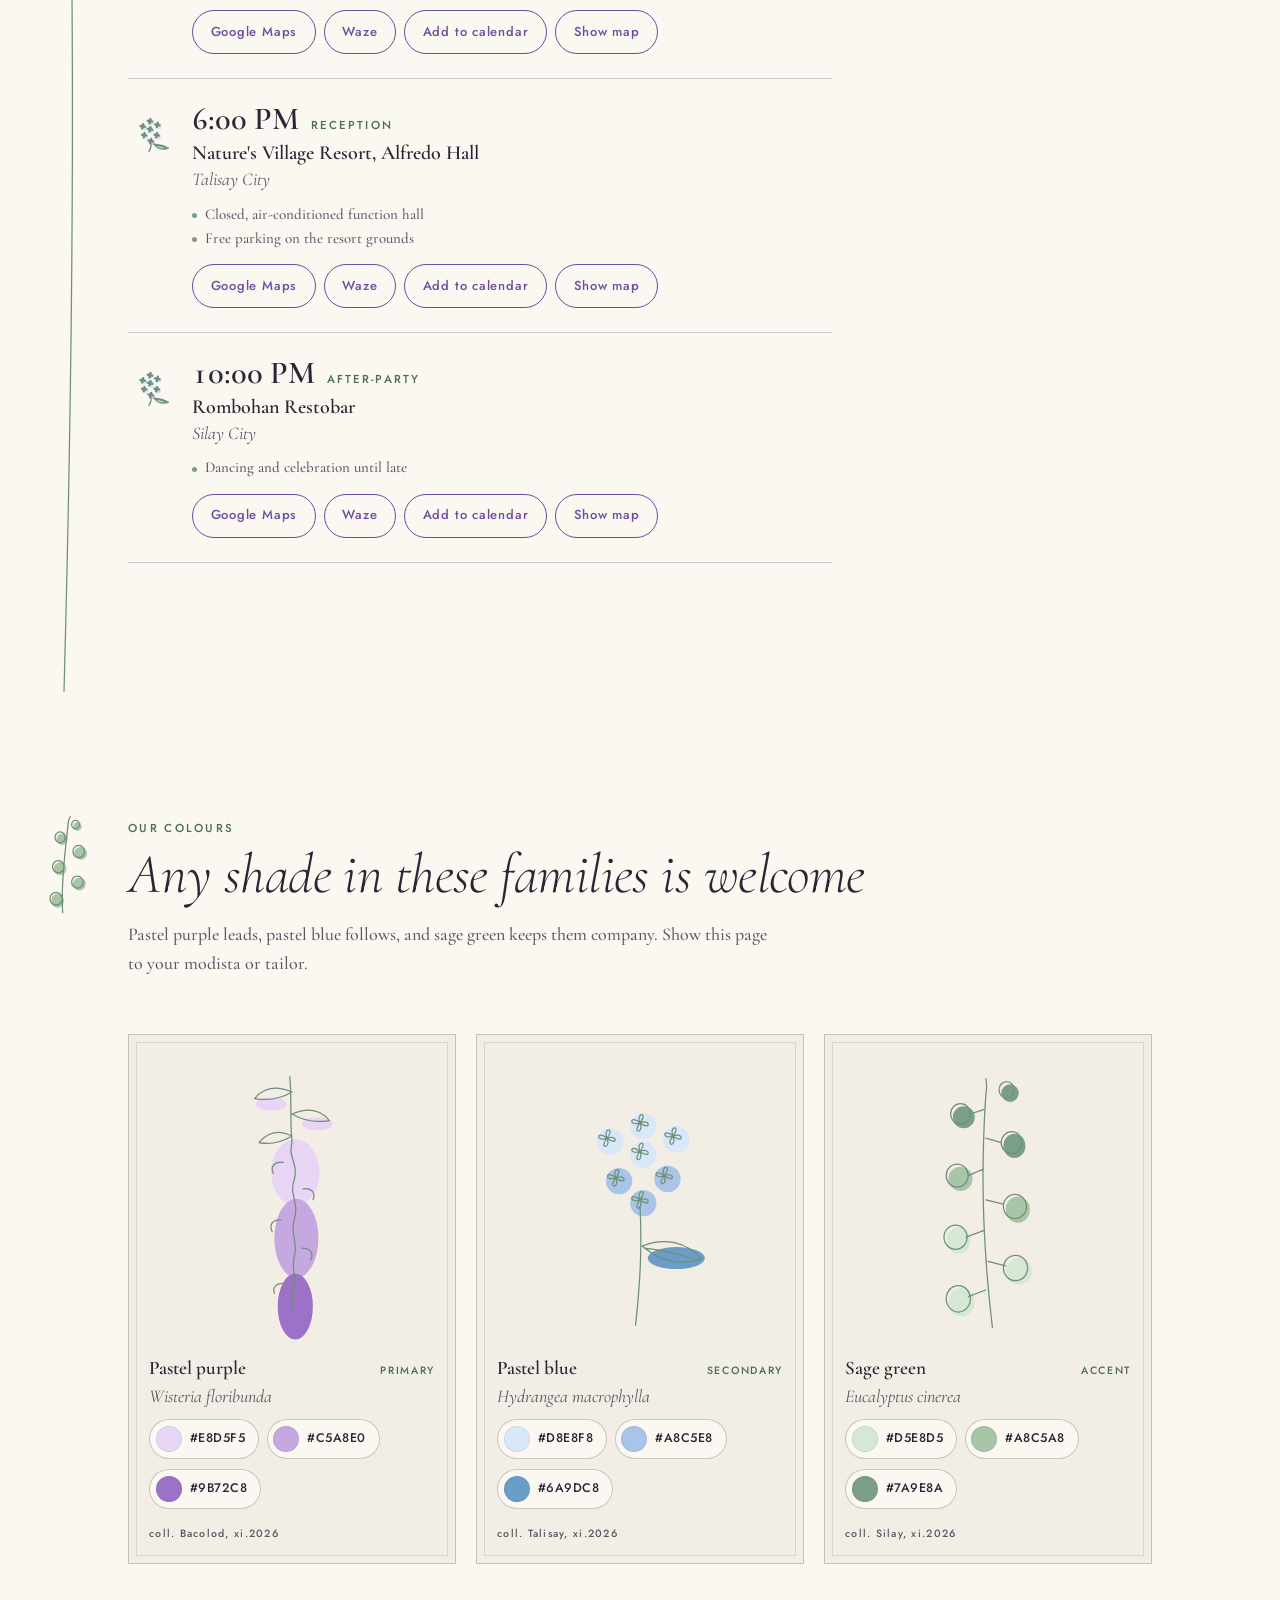
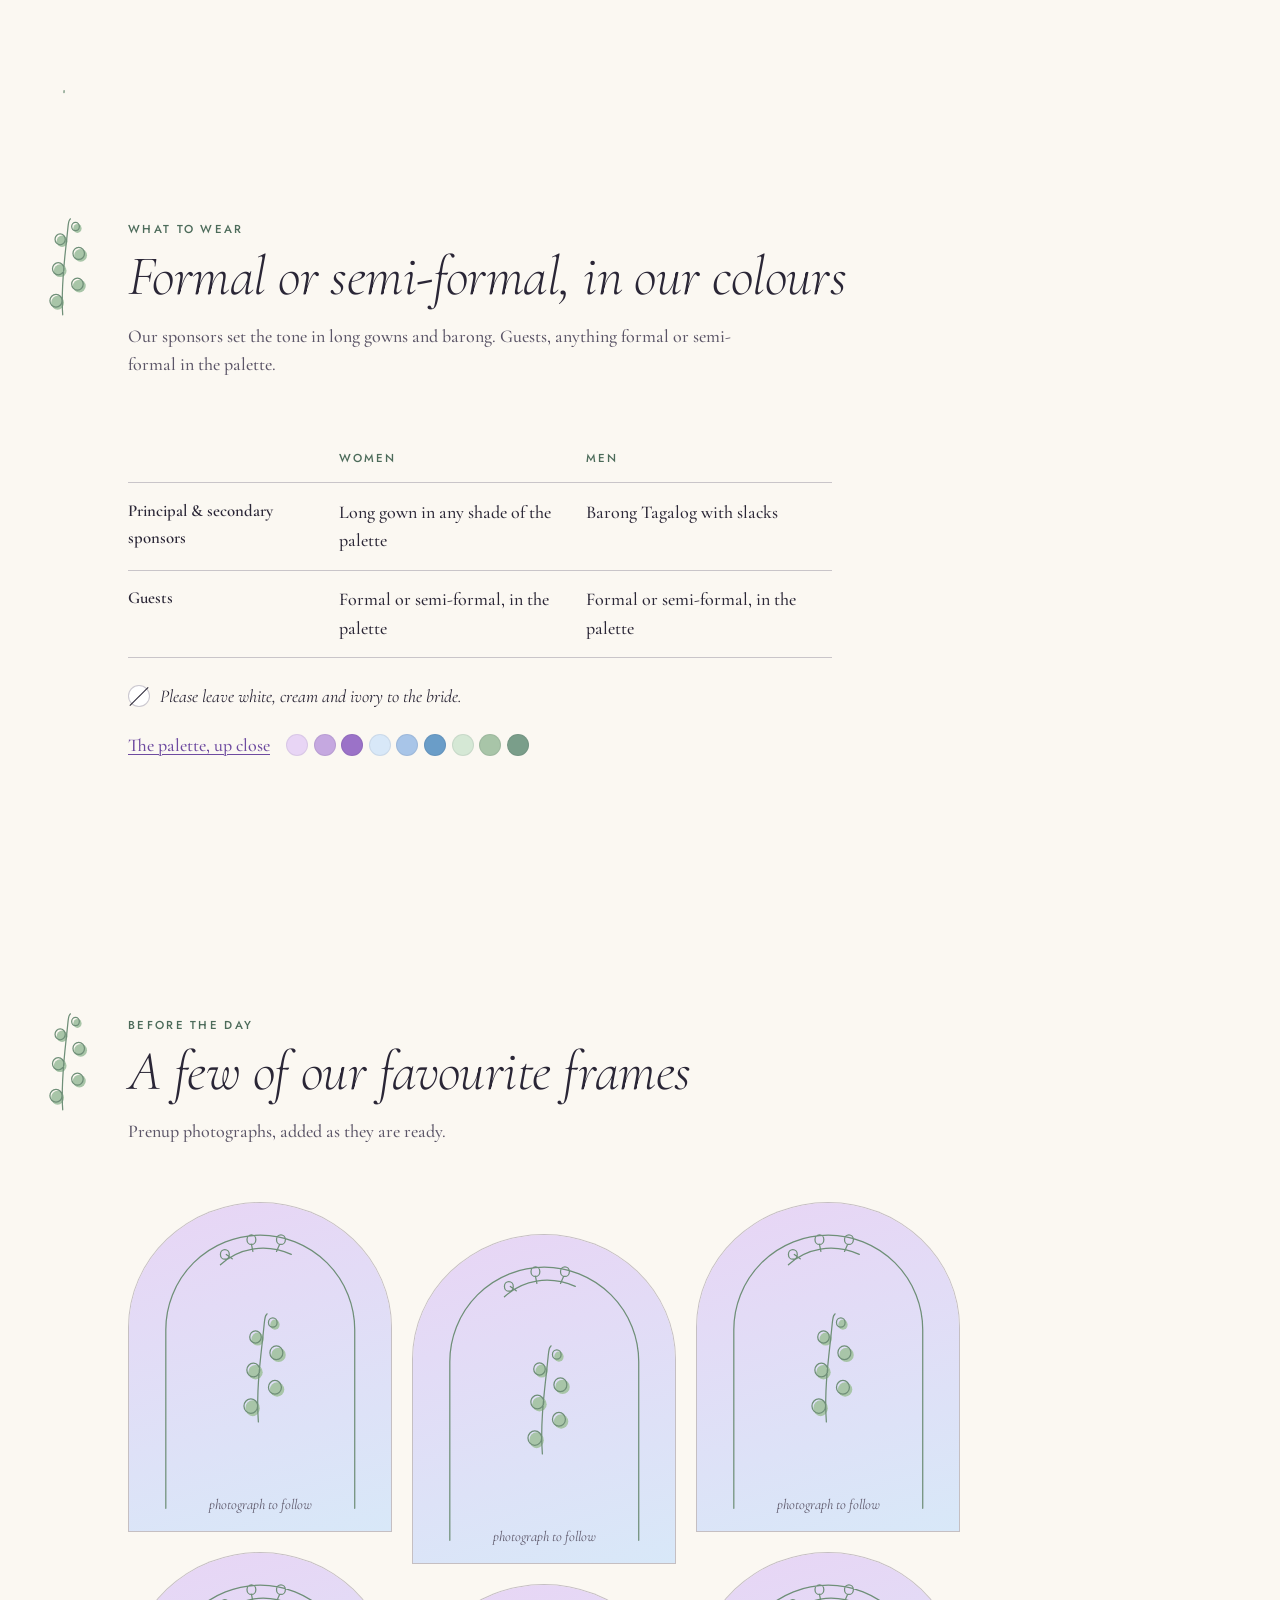
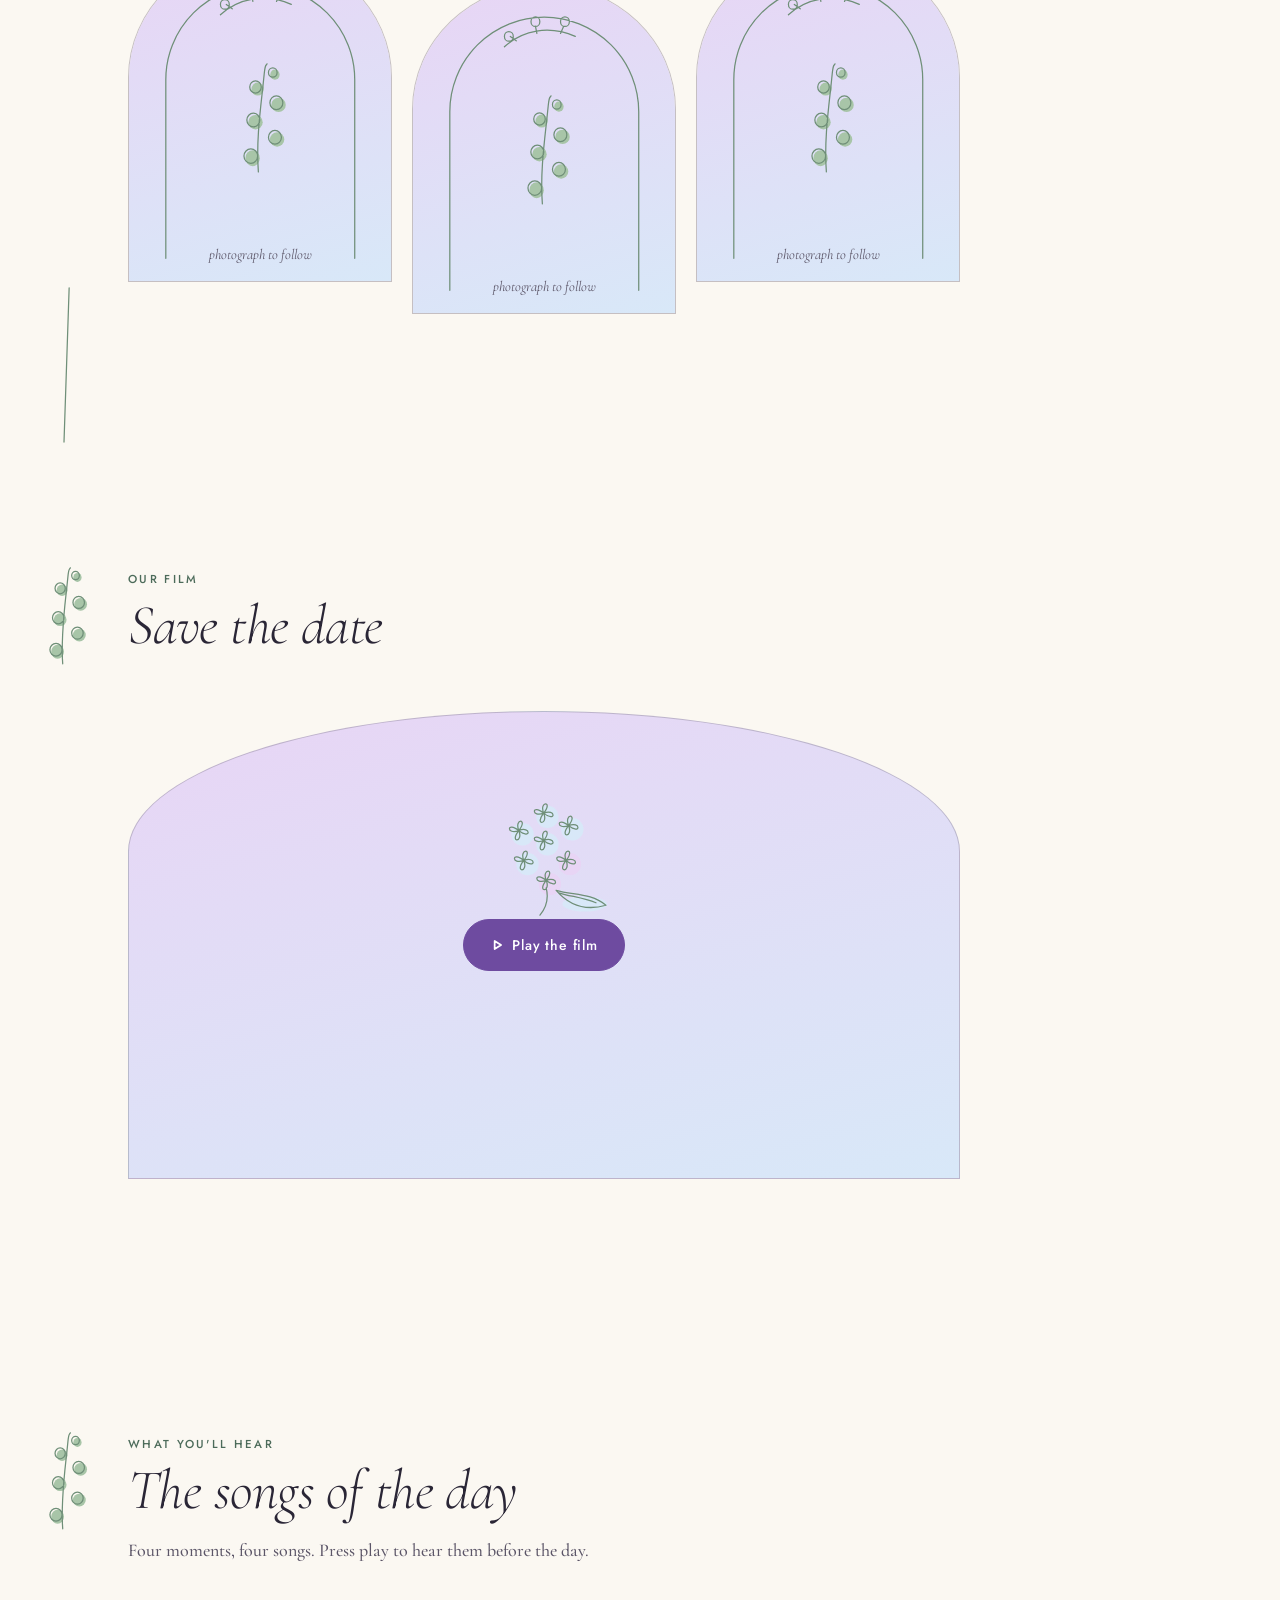
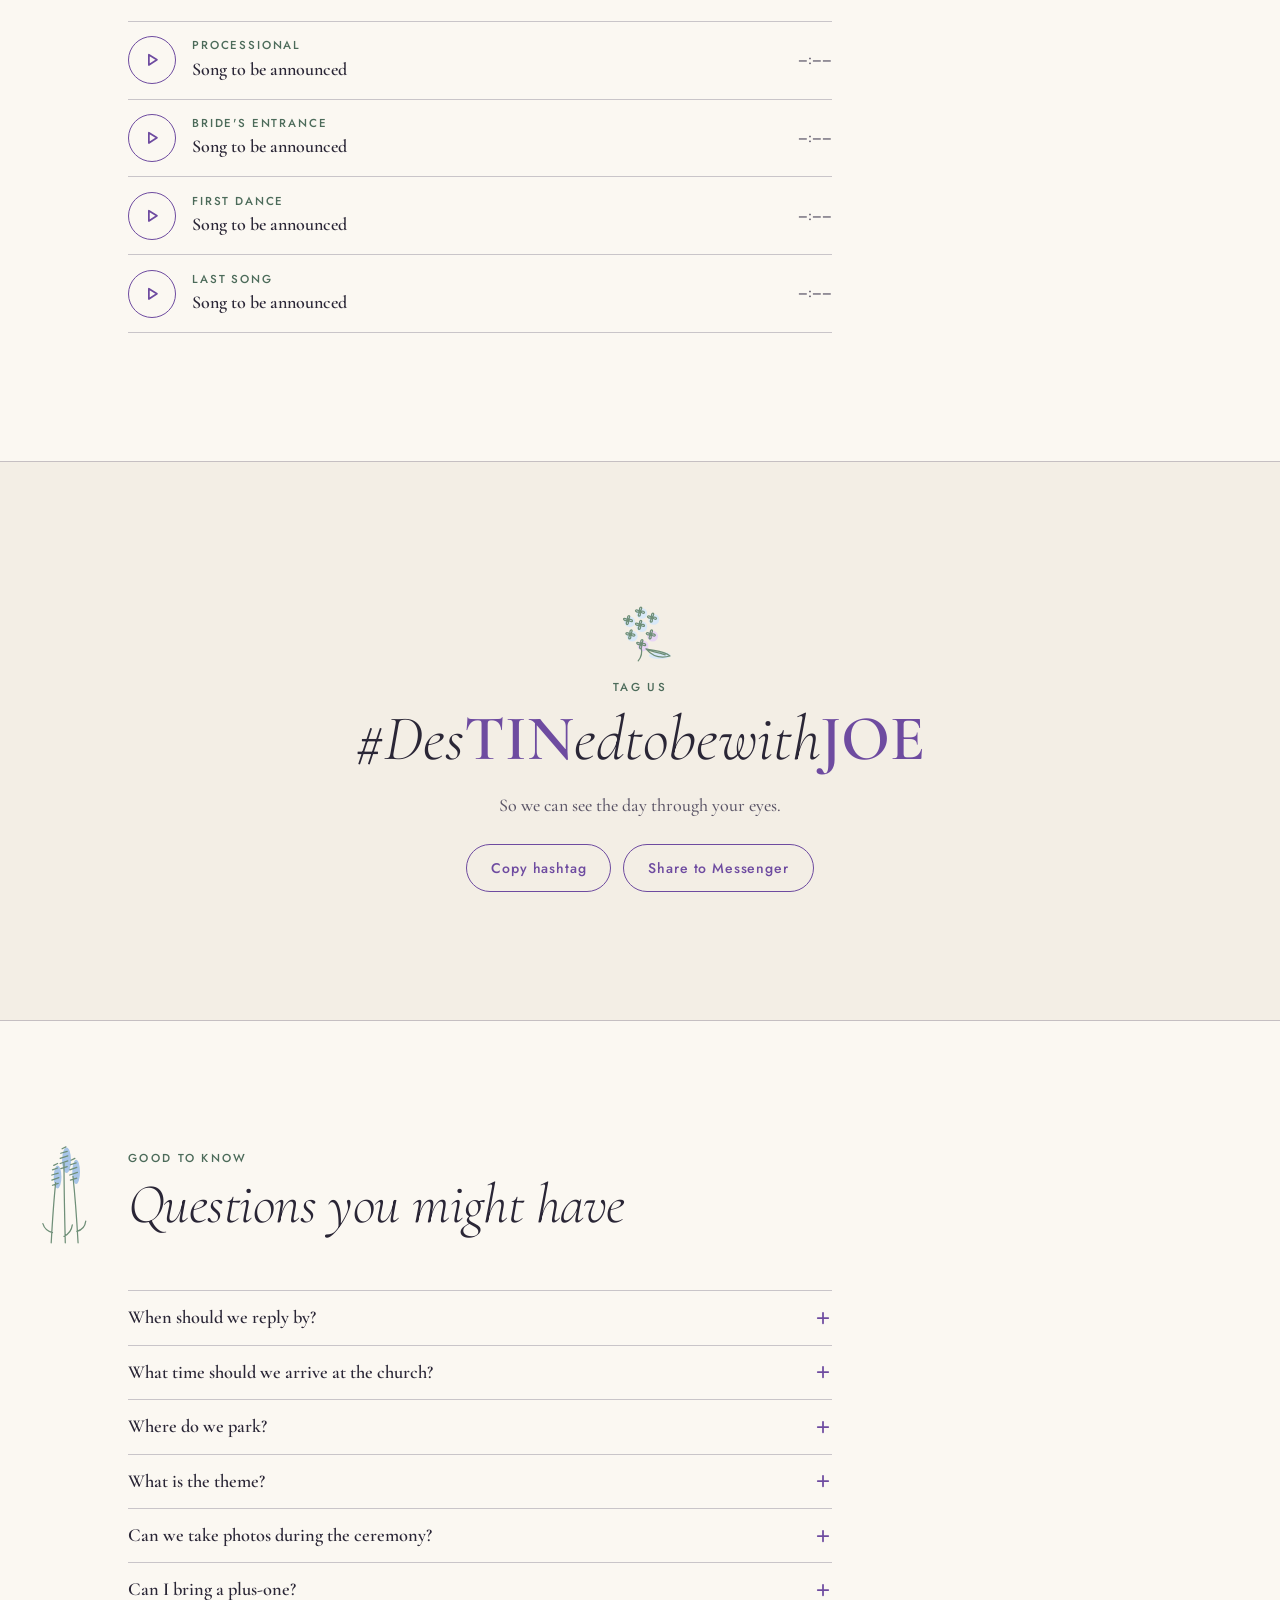
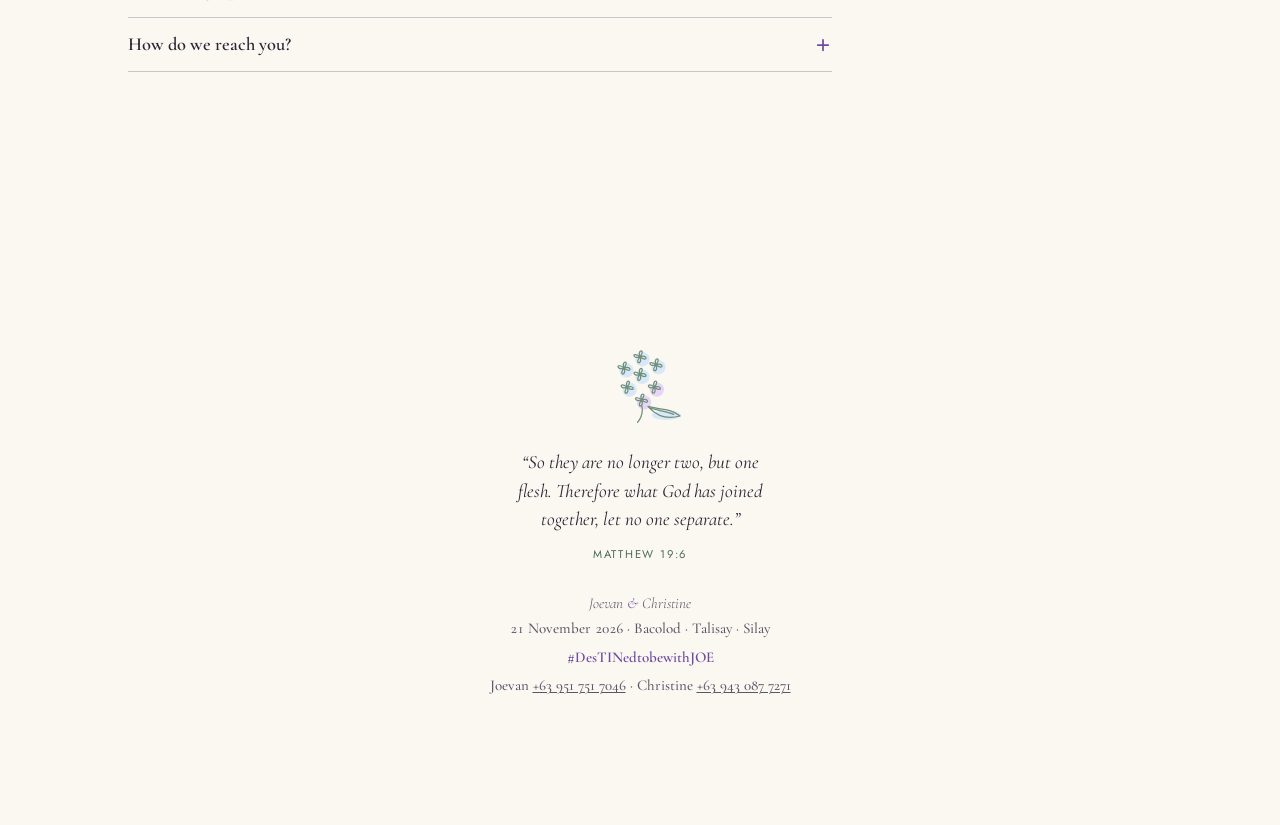
==== commit 6d701a3d: "Update index.html" ====
--- a/index.html
+++ b/index.html
@@ -377,7 +377,7 @@
           <li class="ent-row ent-row--pair"><span class="ent-side">Mr. Dave Velez</span><span class="ent-mid ent-amp">&amp;</span><span class="ent-side">Ms. Roselyn Daliva</span></li>
           <li class="ent-row ent-row--pair"><span class="ent-side">Mr. Ronaldo V. Dela Cruz</span><span class="ent-mid ent-amp">&amp;</span><span class="ent-side">Mrs. Celsa Bana-ag</span></li>
           <li class="ent-row ent-row--pair"><span class="ent-side">Mr. Raul Murcia</span><span class="ent-mid ent-amp">&amp;</span><span class="ent-side">Mrs. Juliet Cristine Murcia</span></li>
-          <li class="ent-row ent-row--single"><span class="ent-side">Mr. Reymundo Reyes</span><span class="ent-mid" aria-hidden="true"></span><span class="ent-side"></span></li>
+          <li class="ent-row ent-row--single"><span class="ent-side">Mr. Raymundo Reyes</span><span class="ent-mid" aria-hidden="true"></span><span class="ent-side"></span></li>
         </ul>
       </section>
 
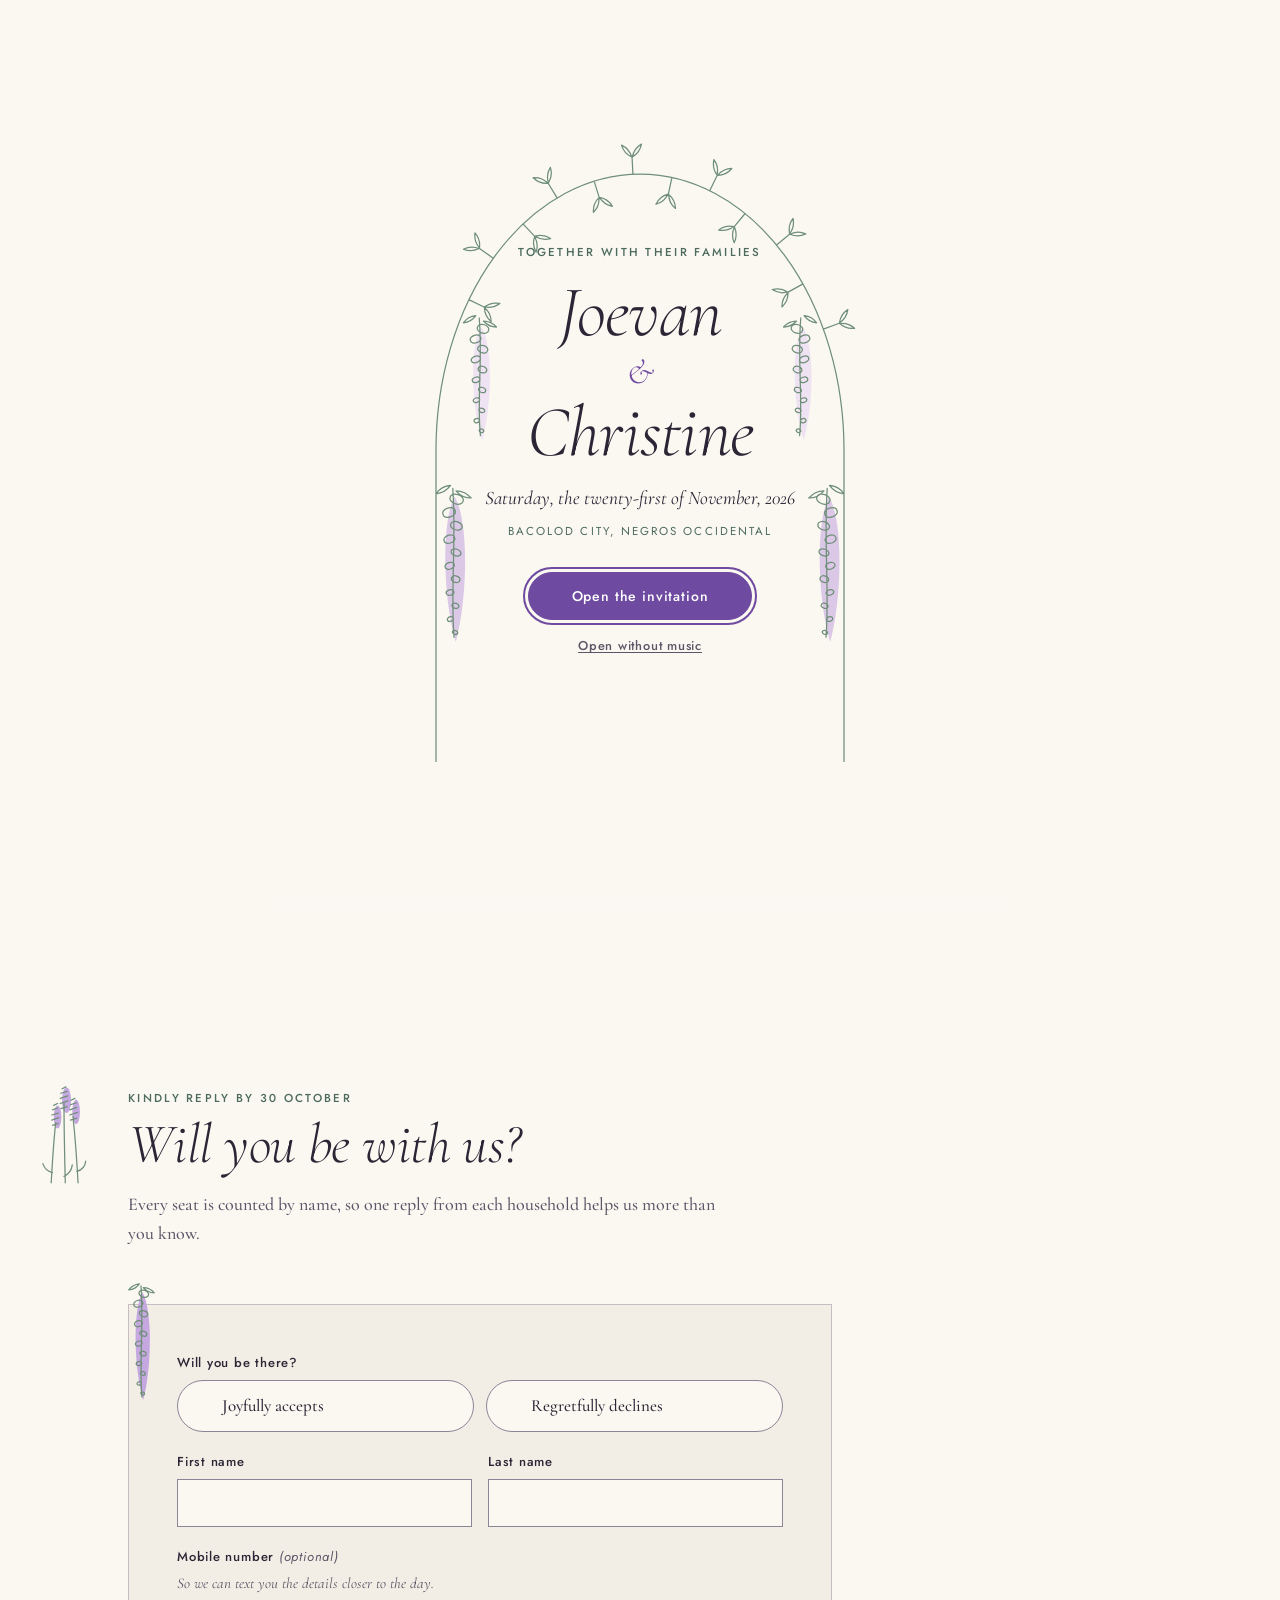
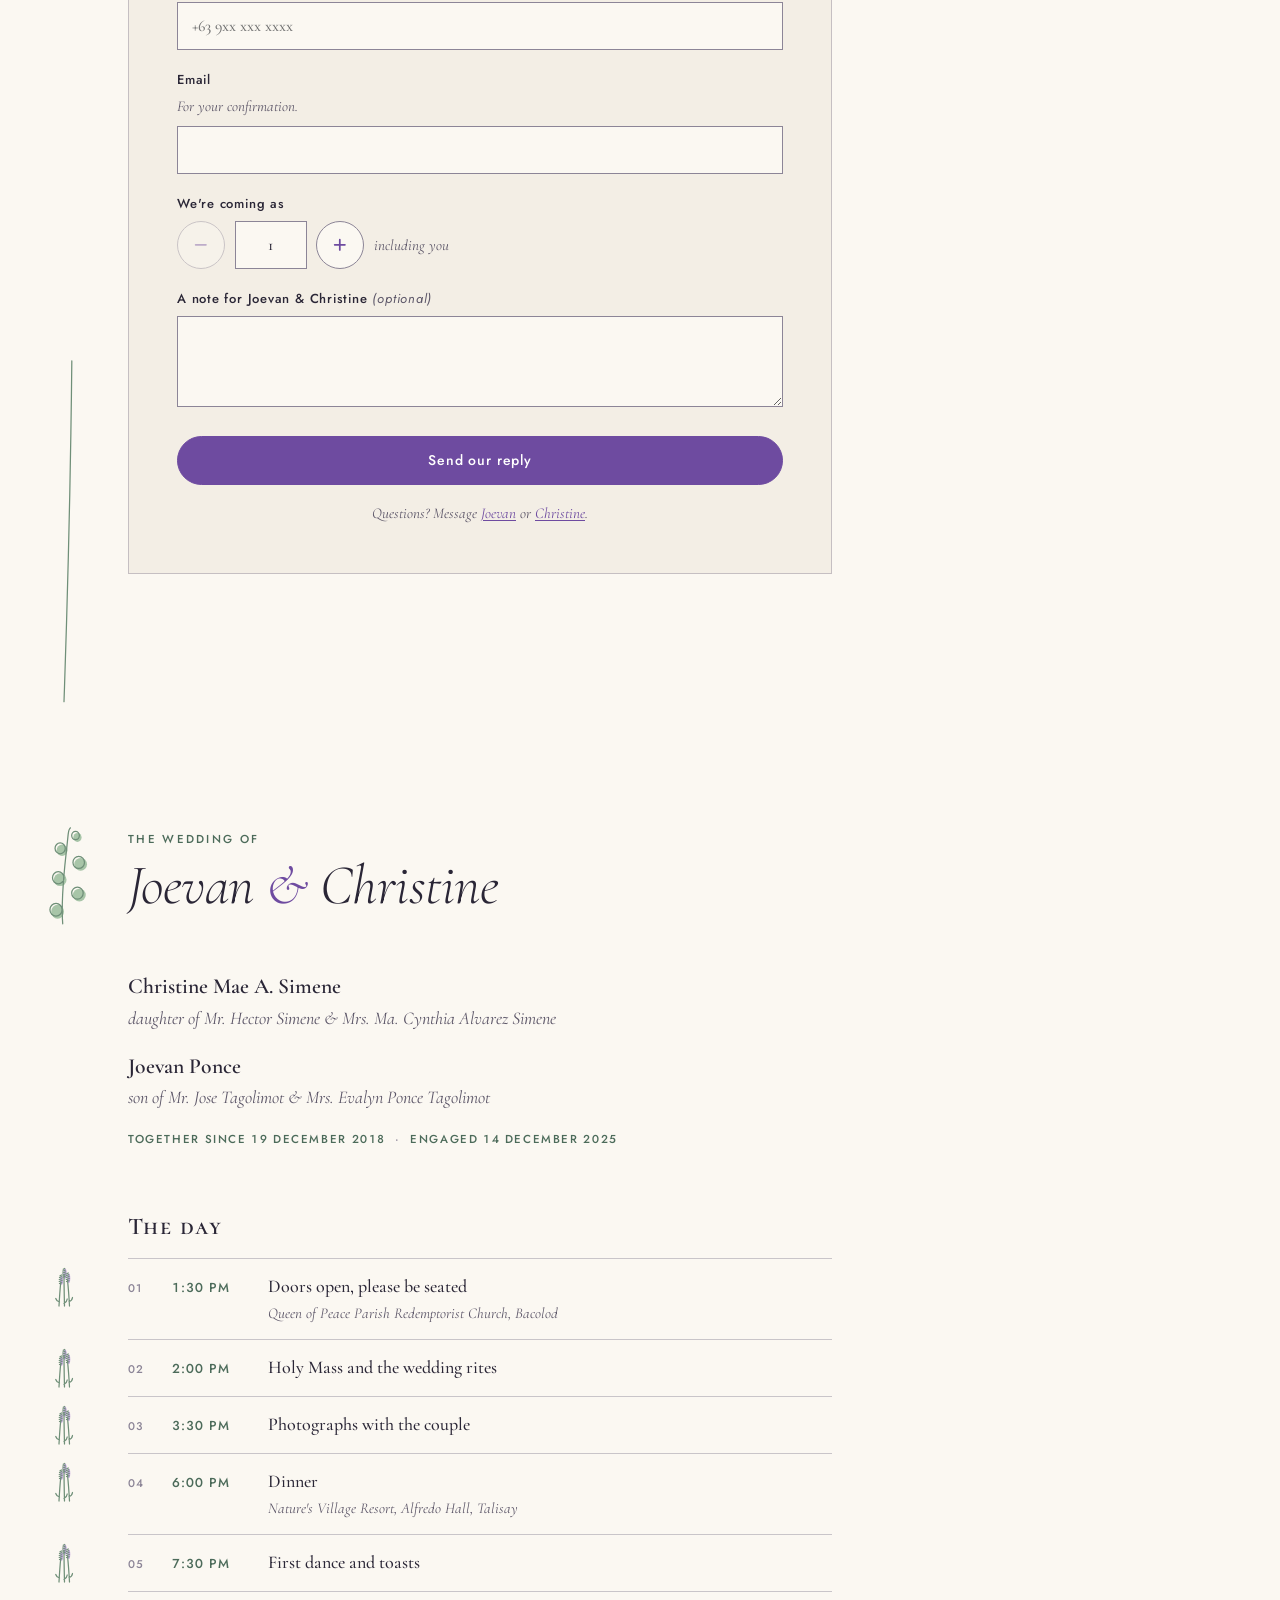
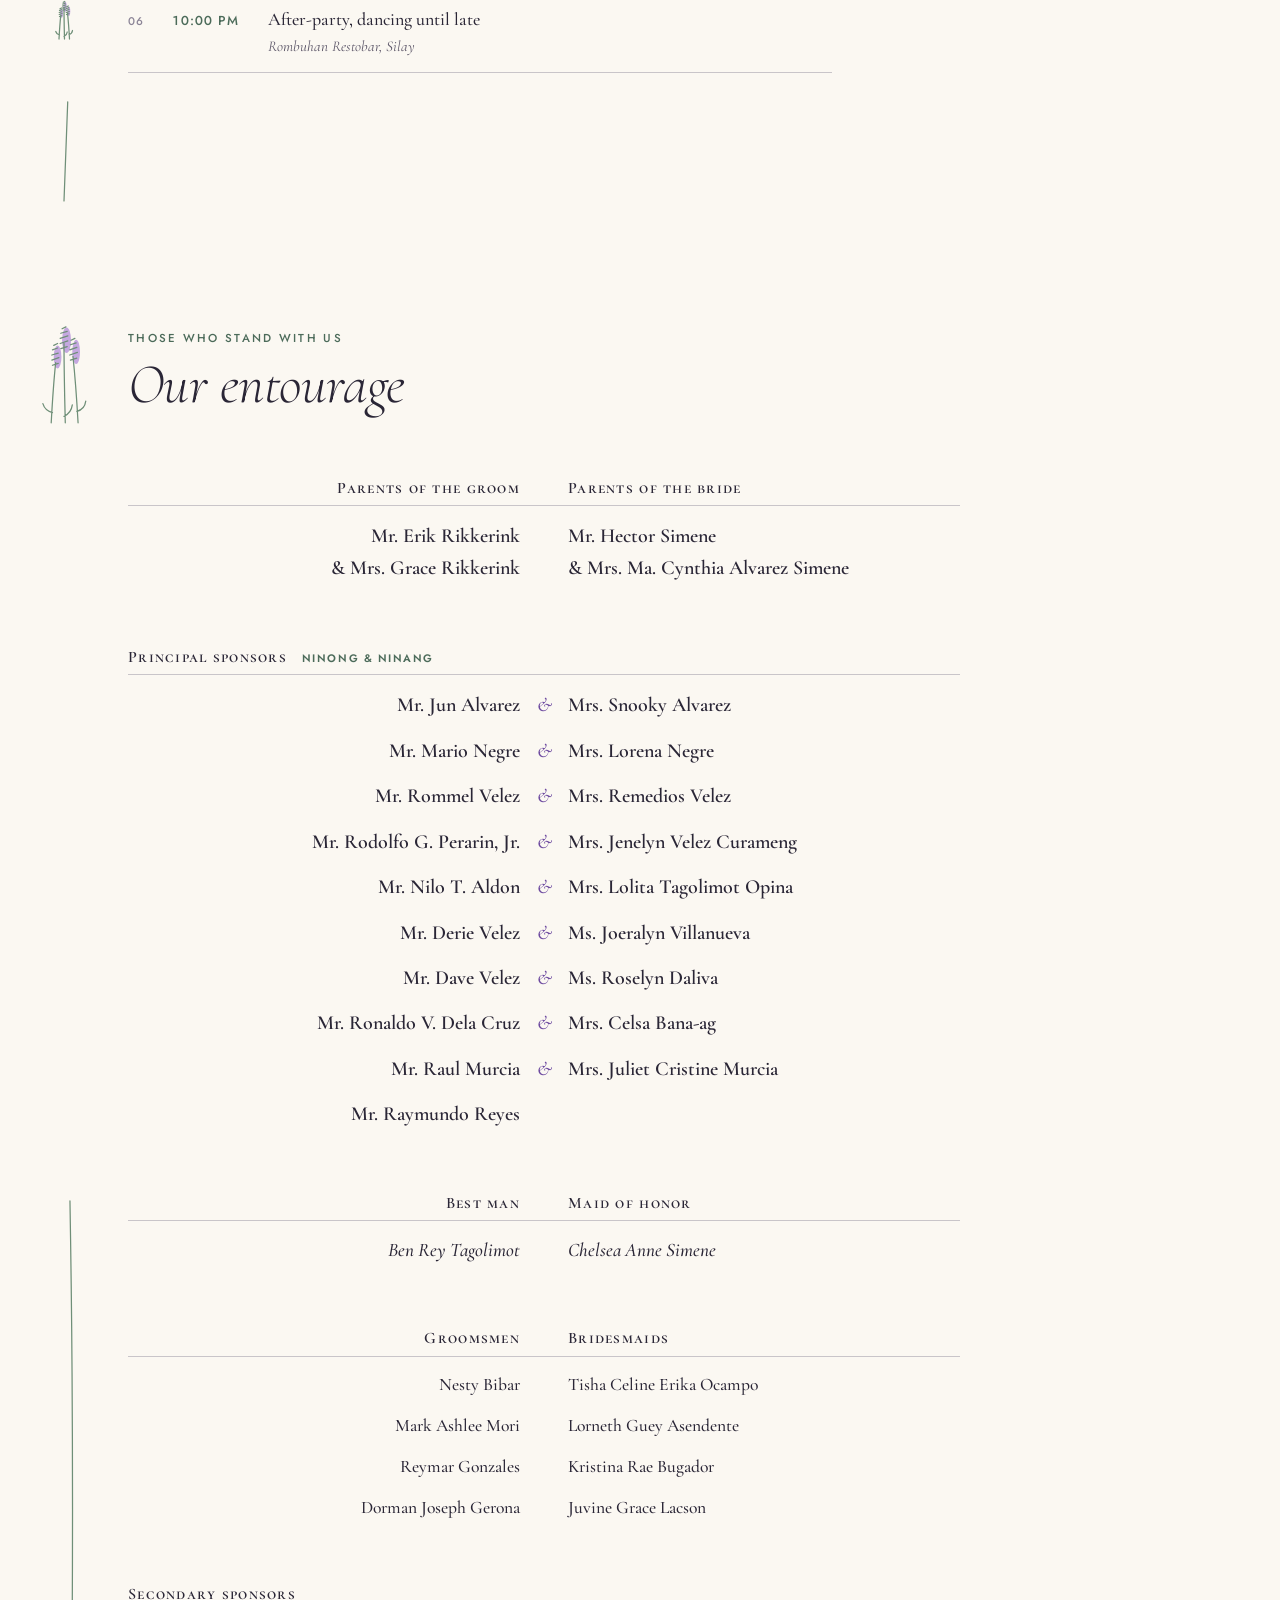
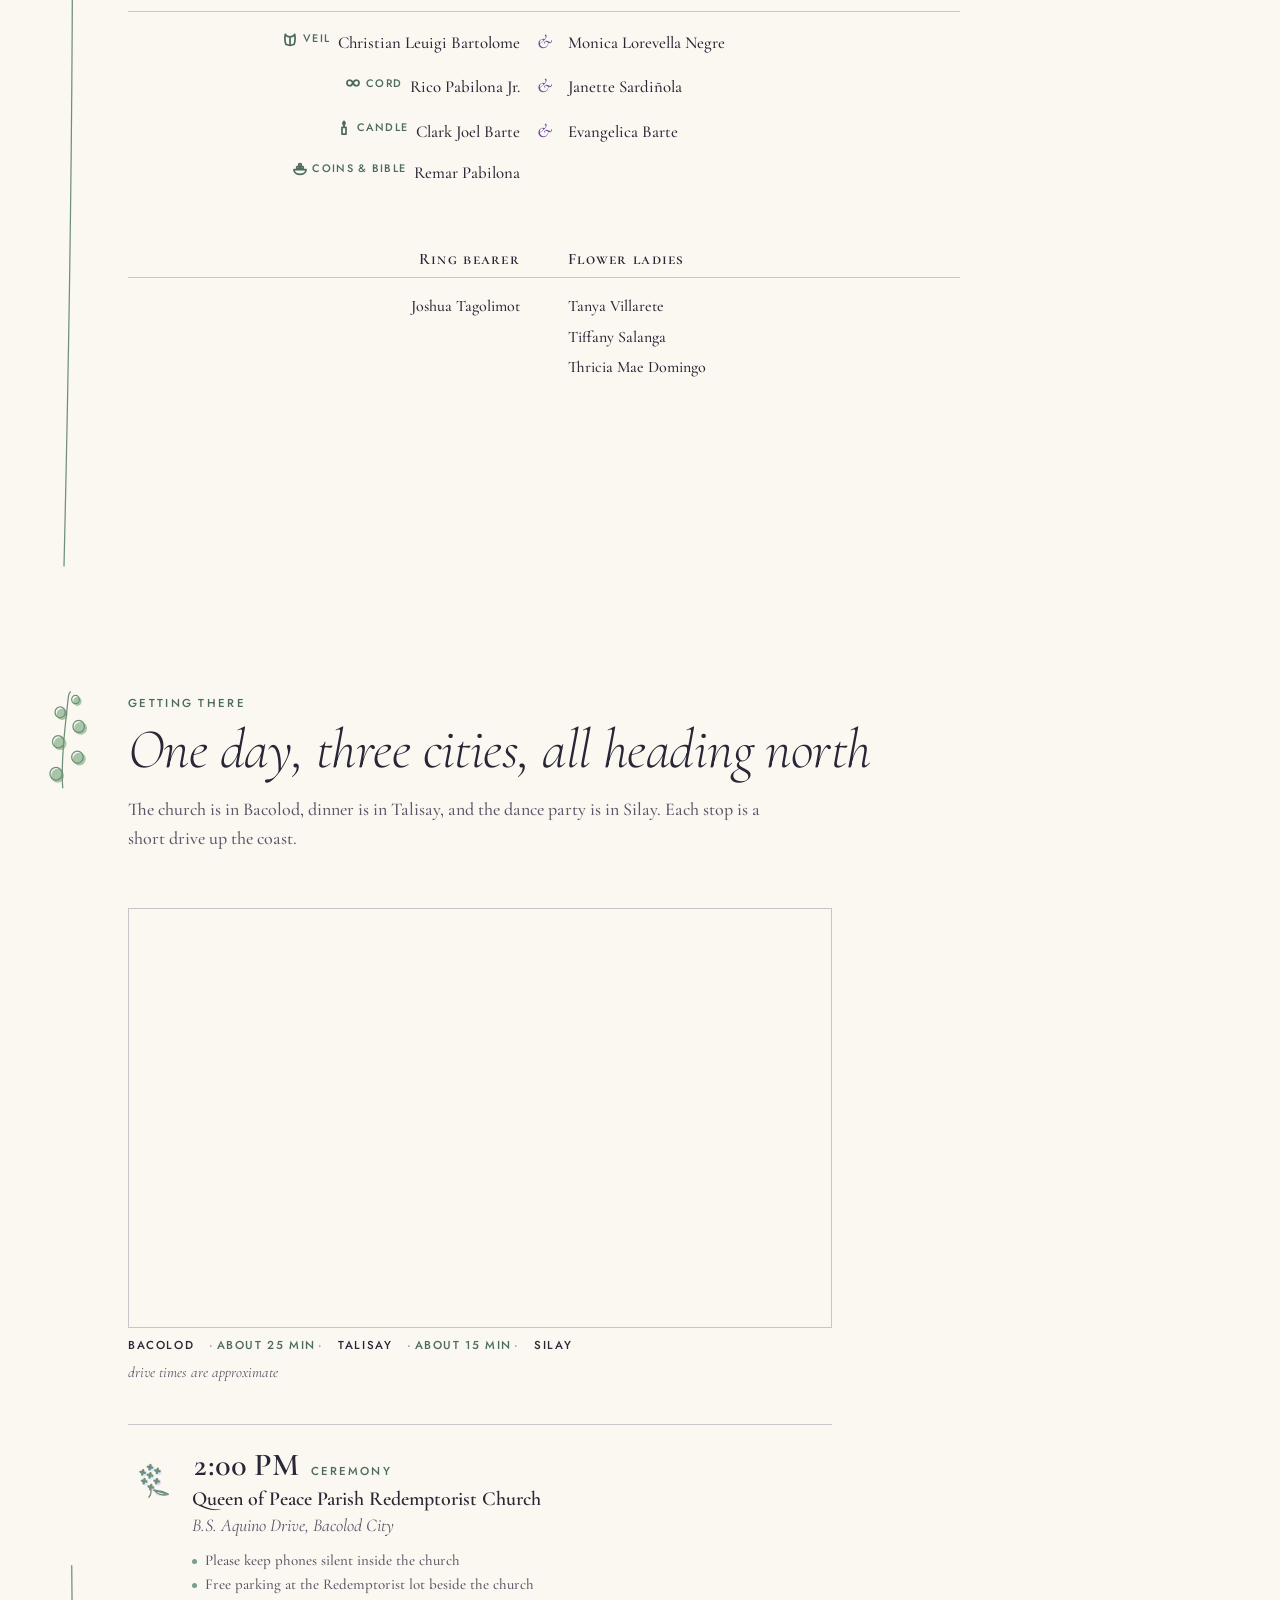
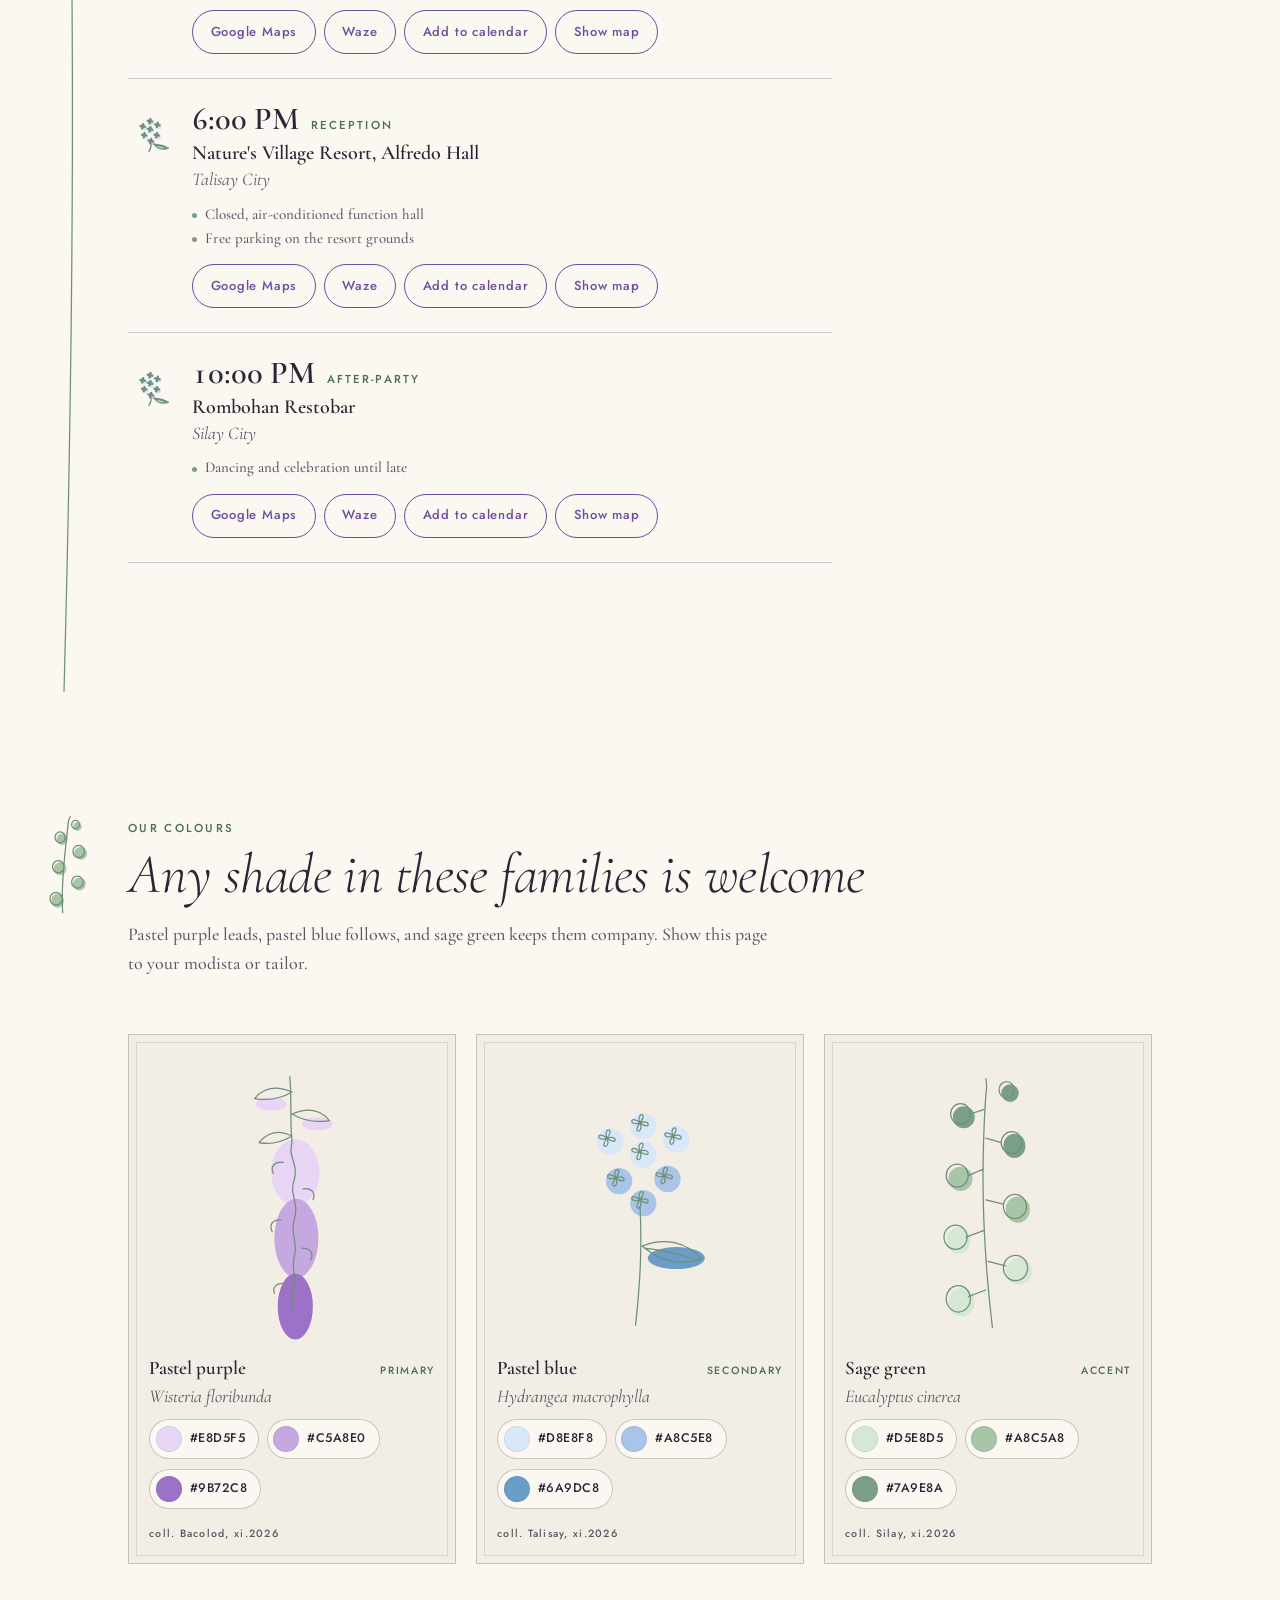
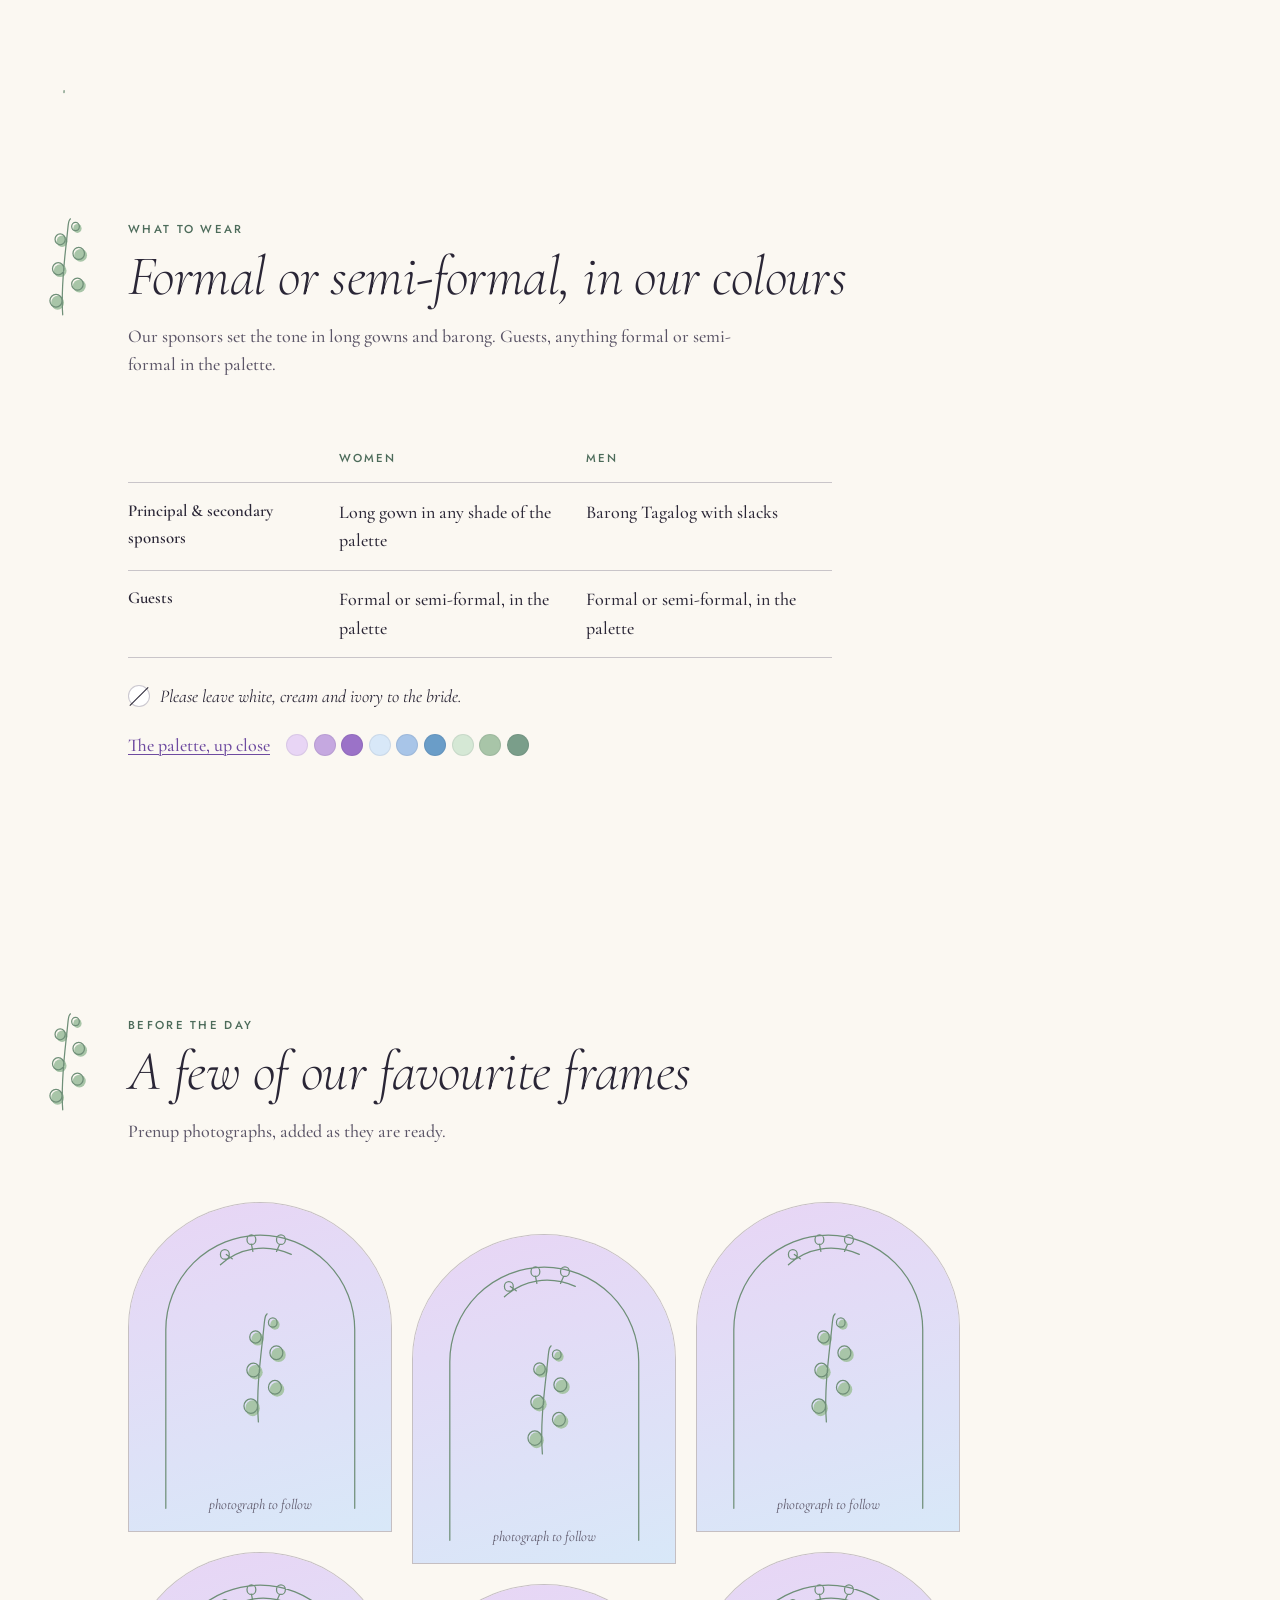
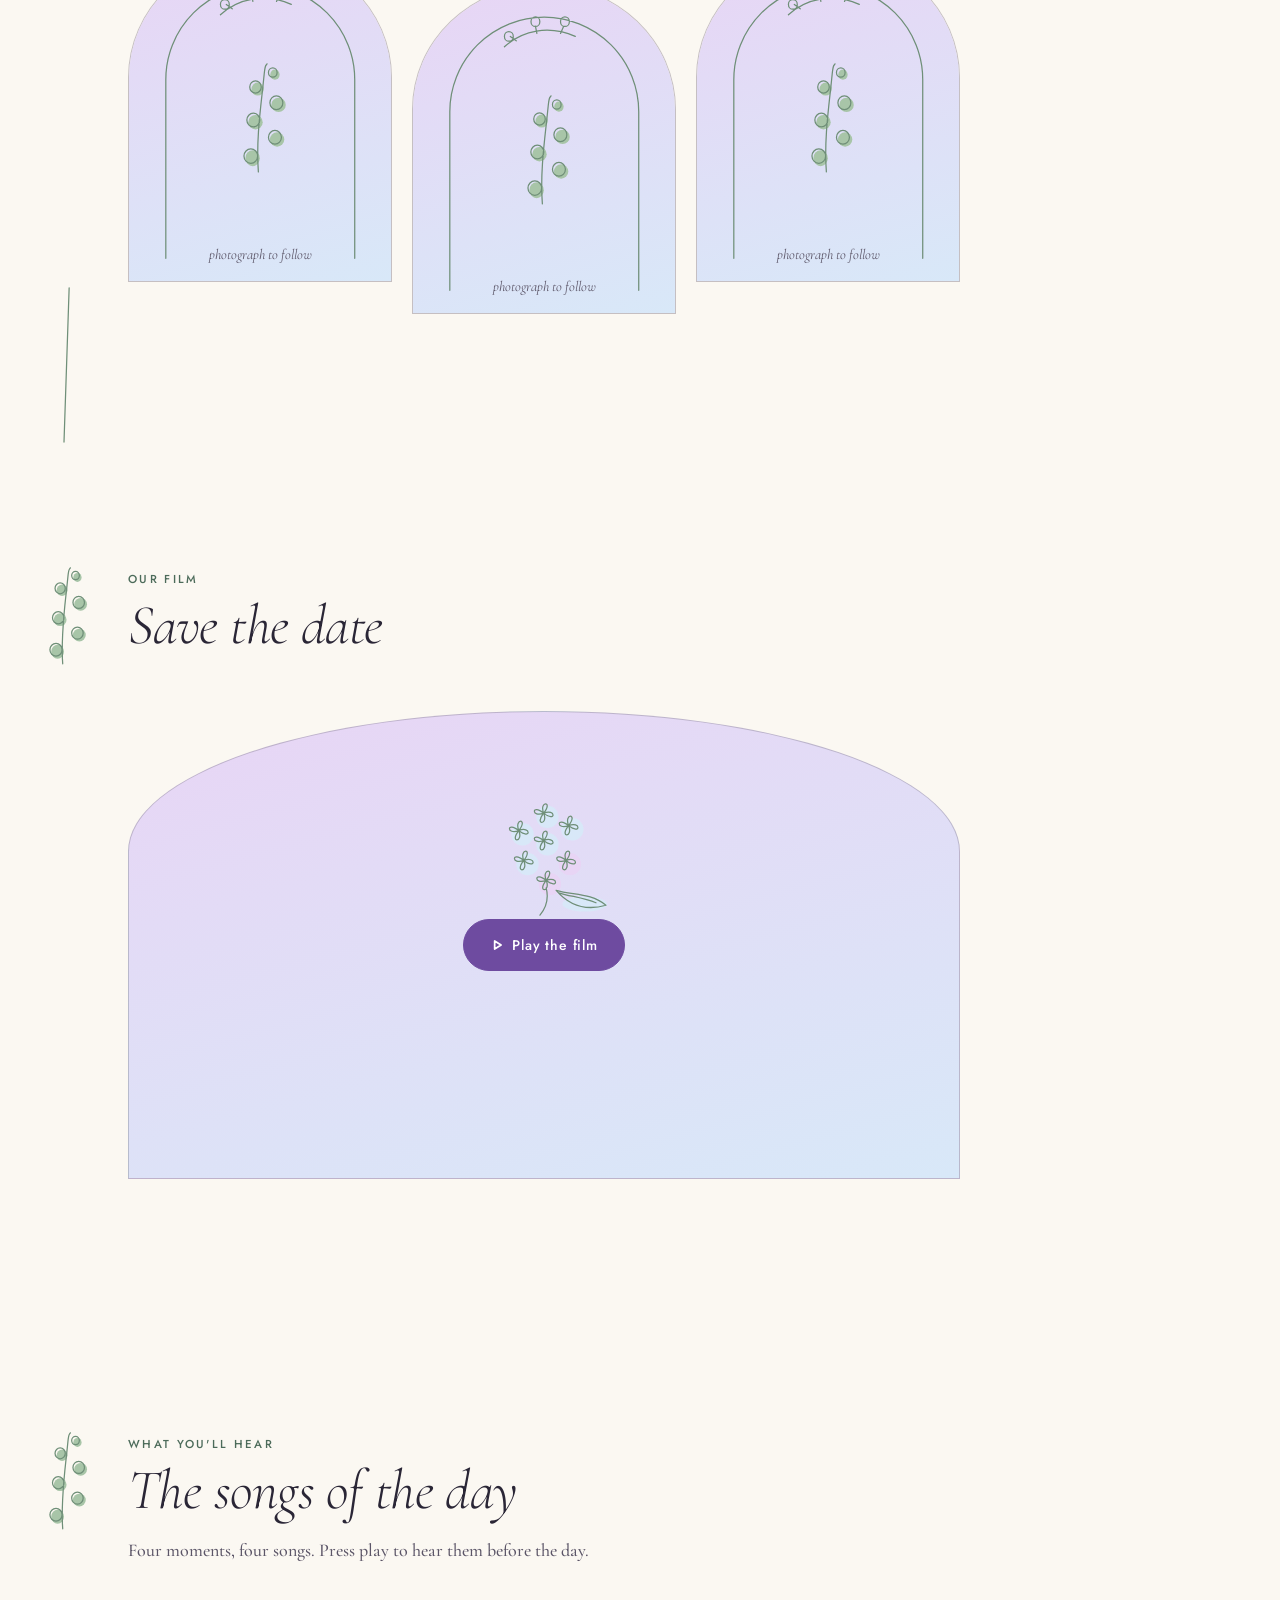
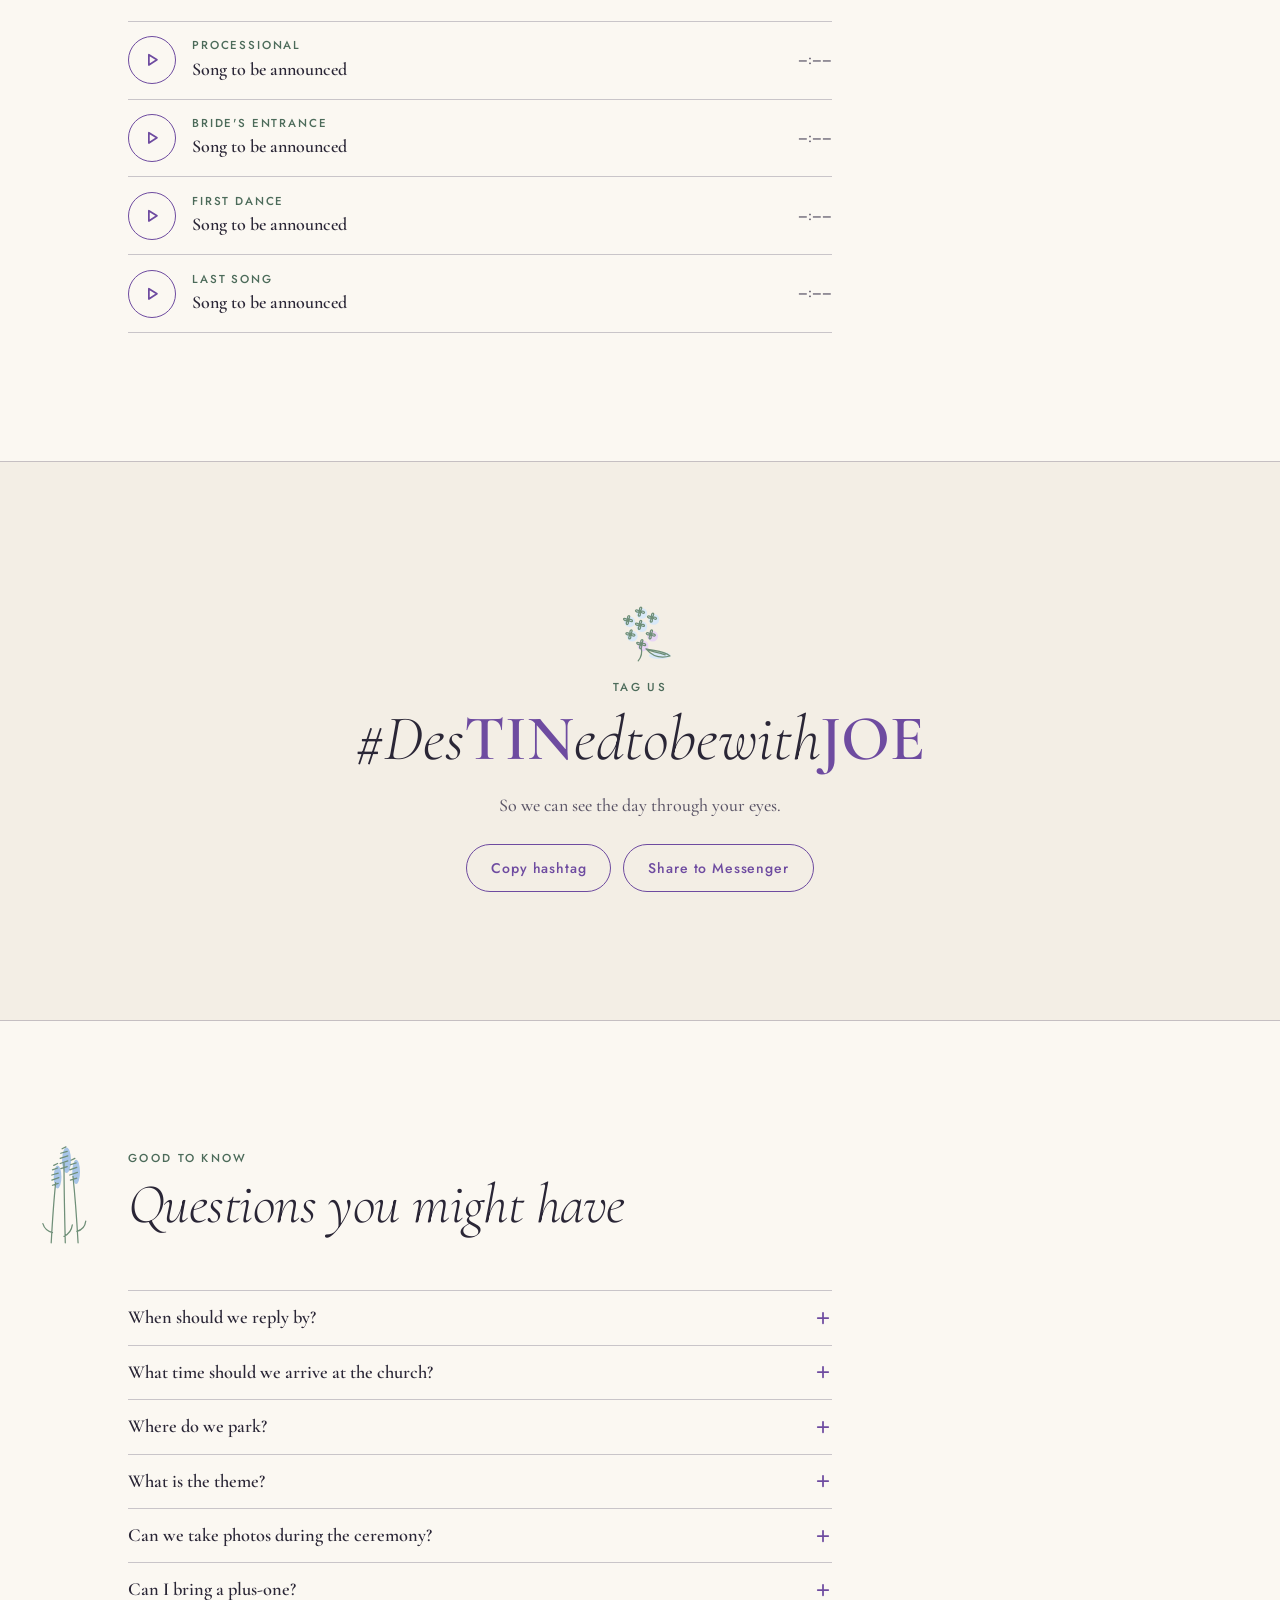
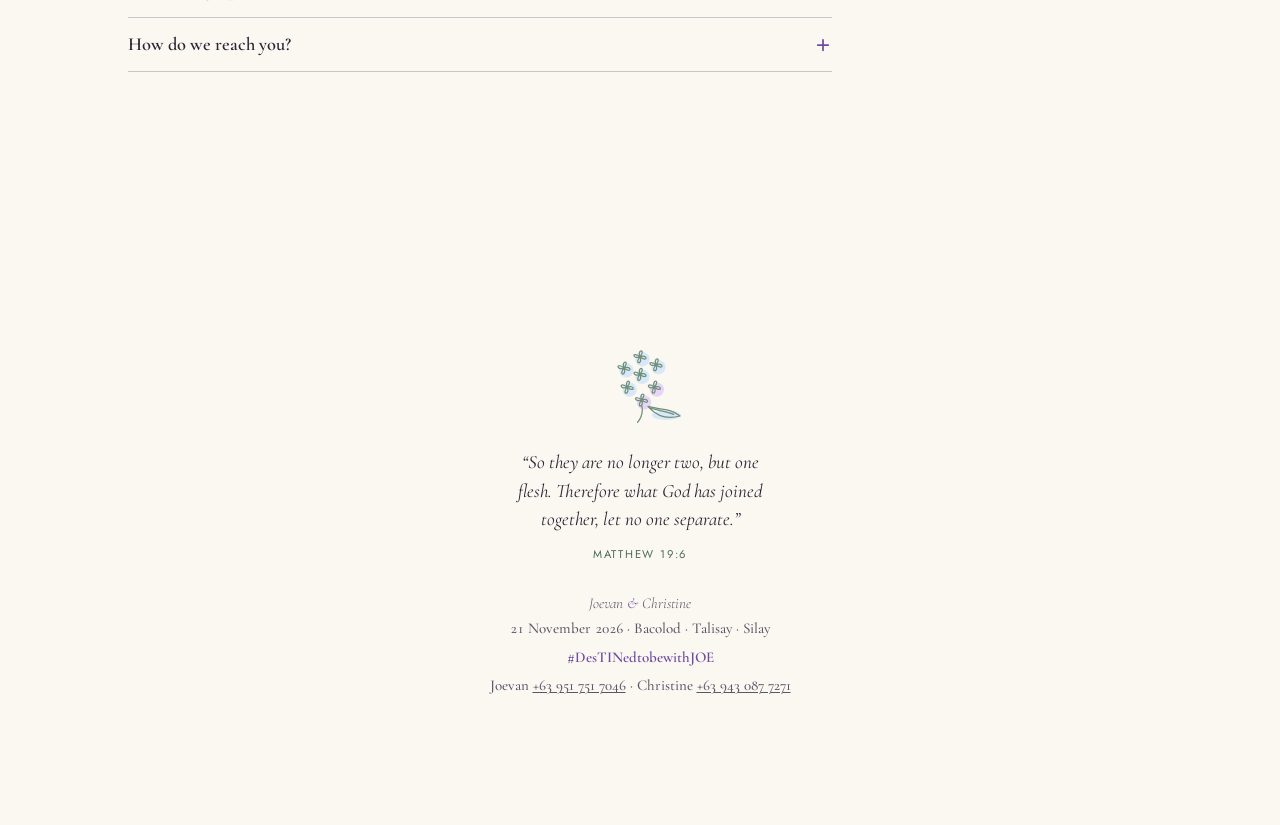
==== commit 3139b8d6: "Update RSVP reply date to 30 October 2026" ====
--- a/index.html
+++ b/index.html
@@ -164,7 +164,7 @@
   <div class="container">
     <header class="section-head">
       <svg class="sprig" aria-hidden="true" focusable="false"><use href="#sprig-lavender"/></svg>
-      <p class="eyebrow">Kindly reply by <time datetime="2026-10-15">15 October</time></p>
+      <p class="eyebrow">Kindly reply by <time datetime="2026-10-30">30 October</time></p>
       <h2 class="section-title" id="rsvp-title">Will you be with us?</h2>
       <p class="lede">Every seat is counted by name, so one reply from each household helps us more than you know.</p>
     </header>
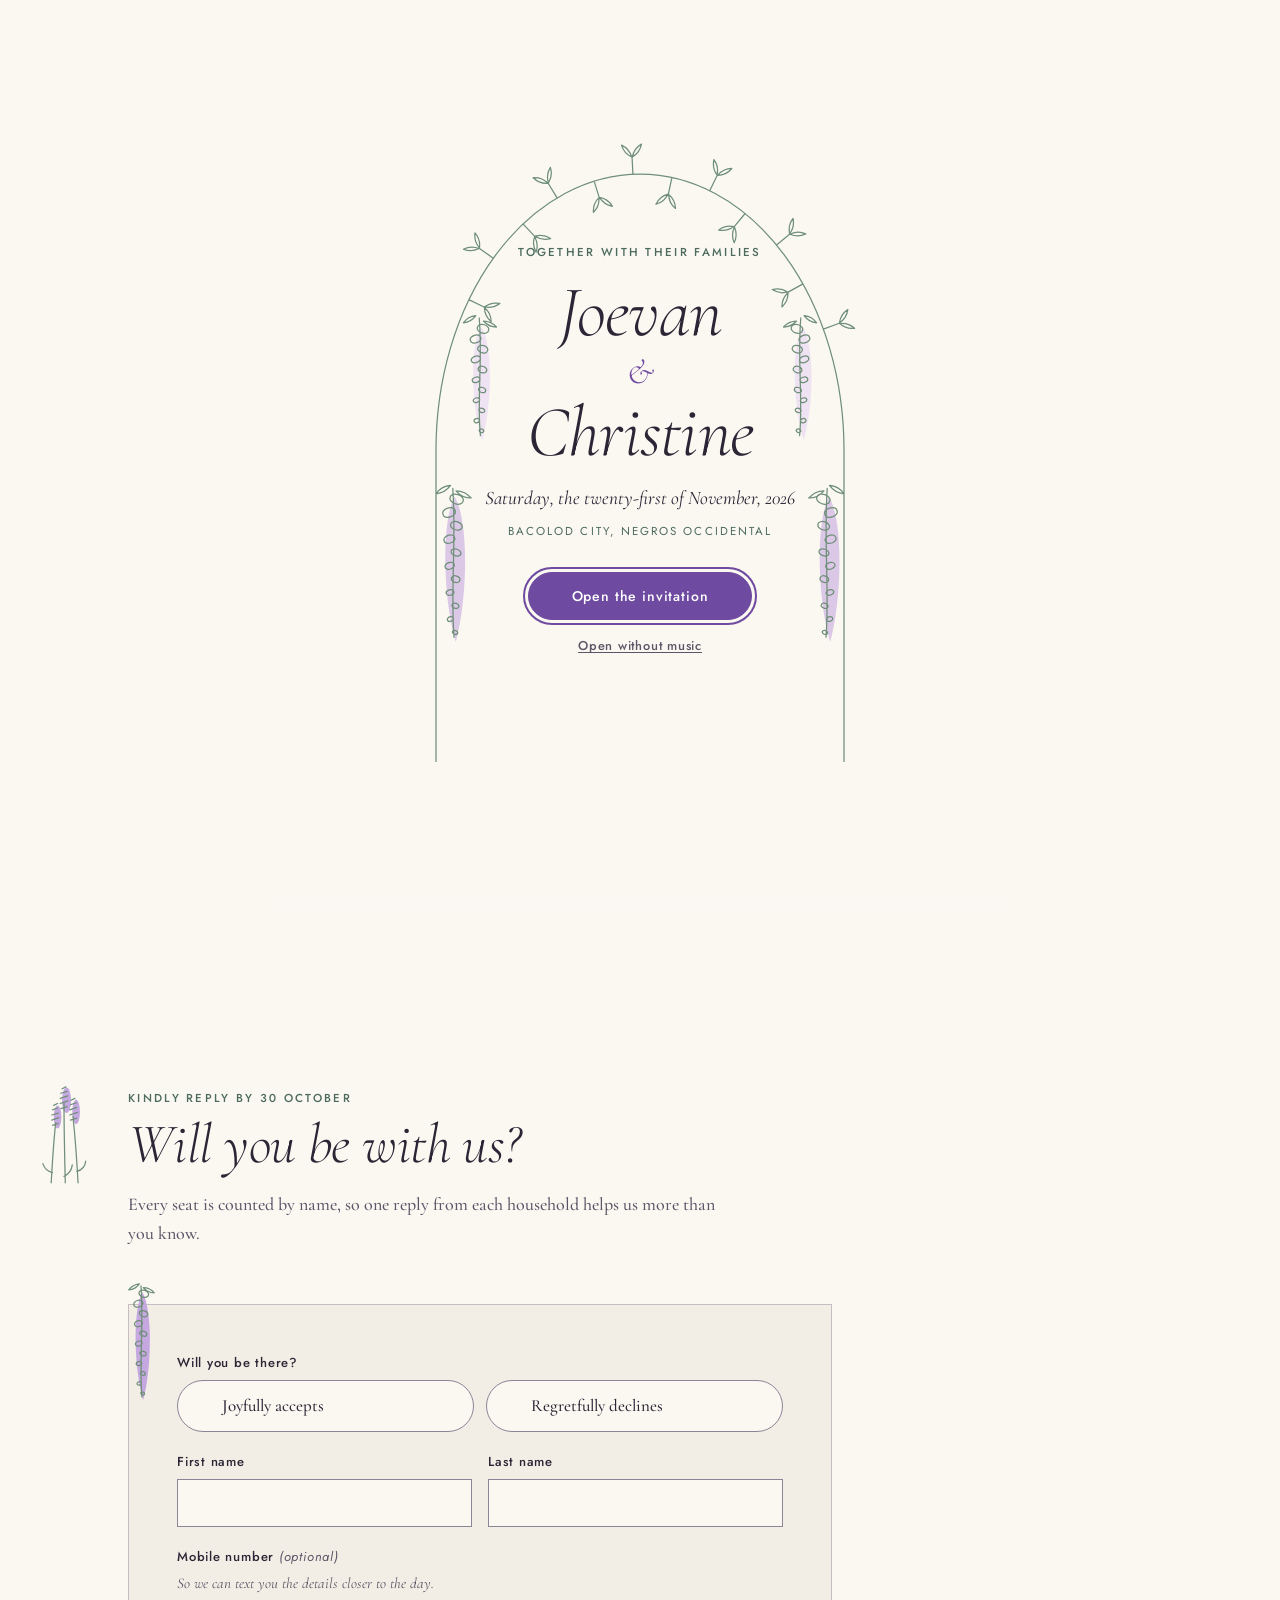
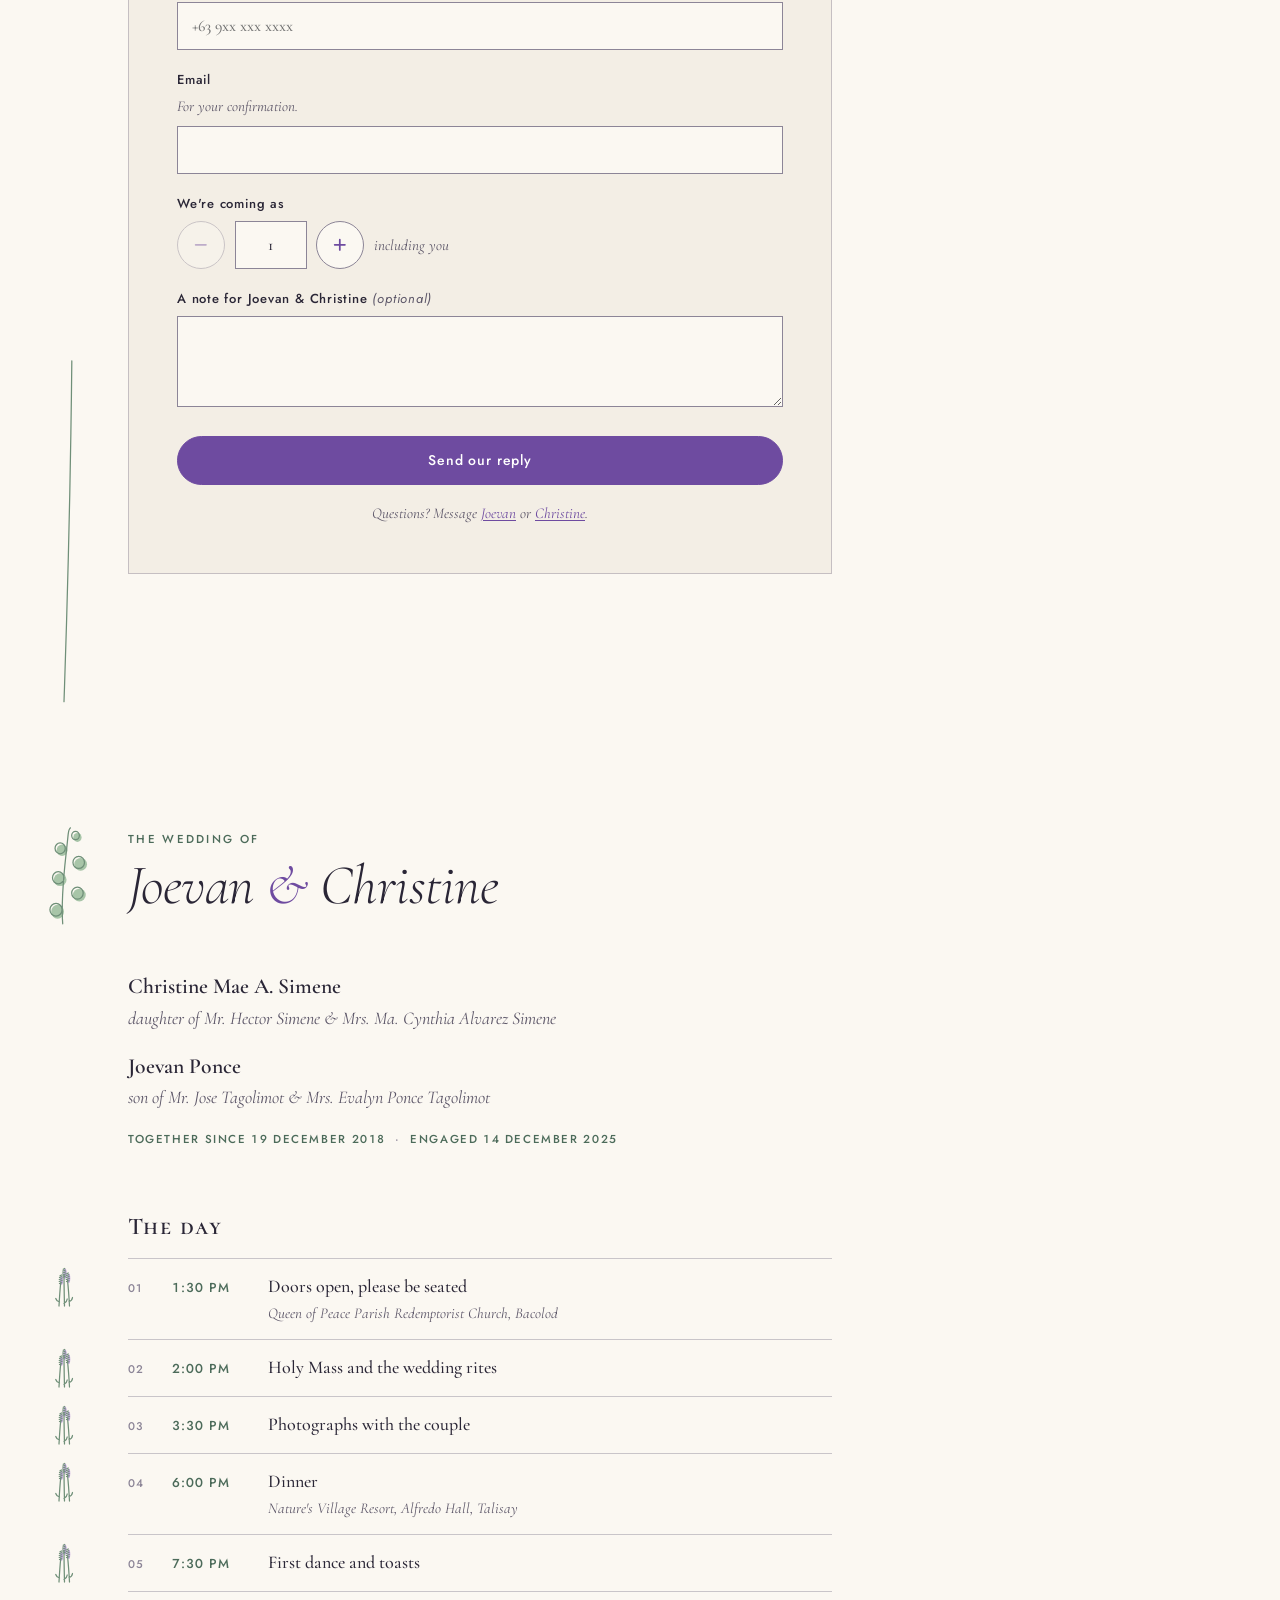
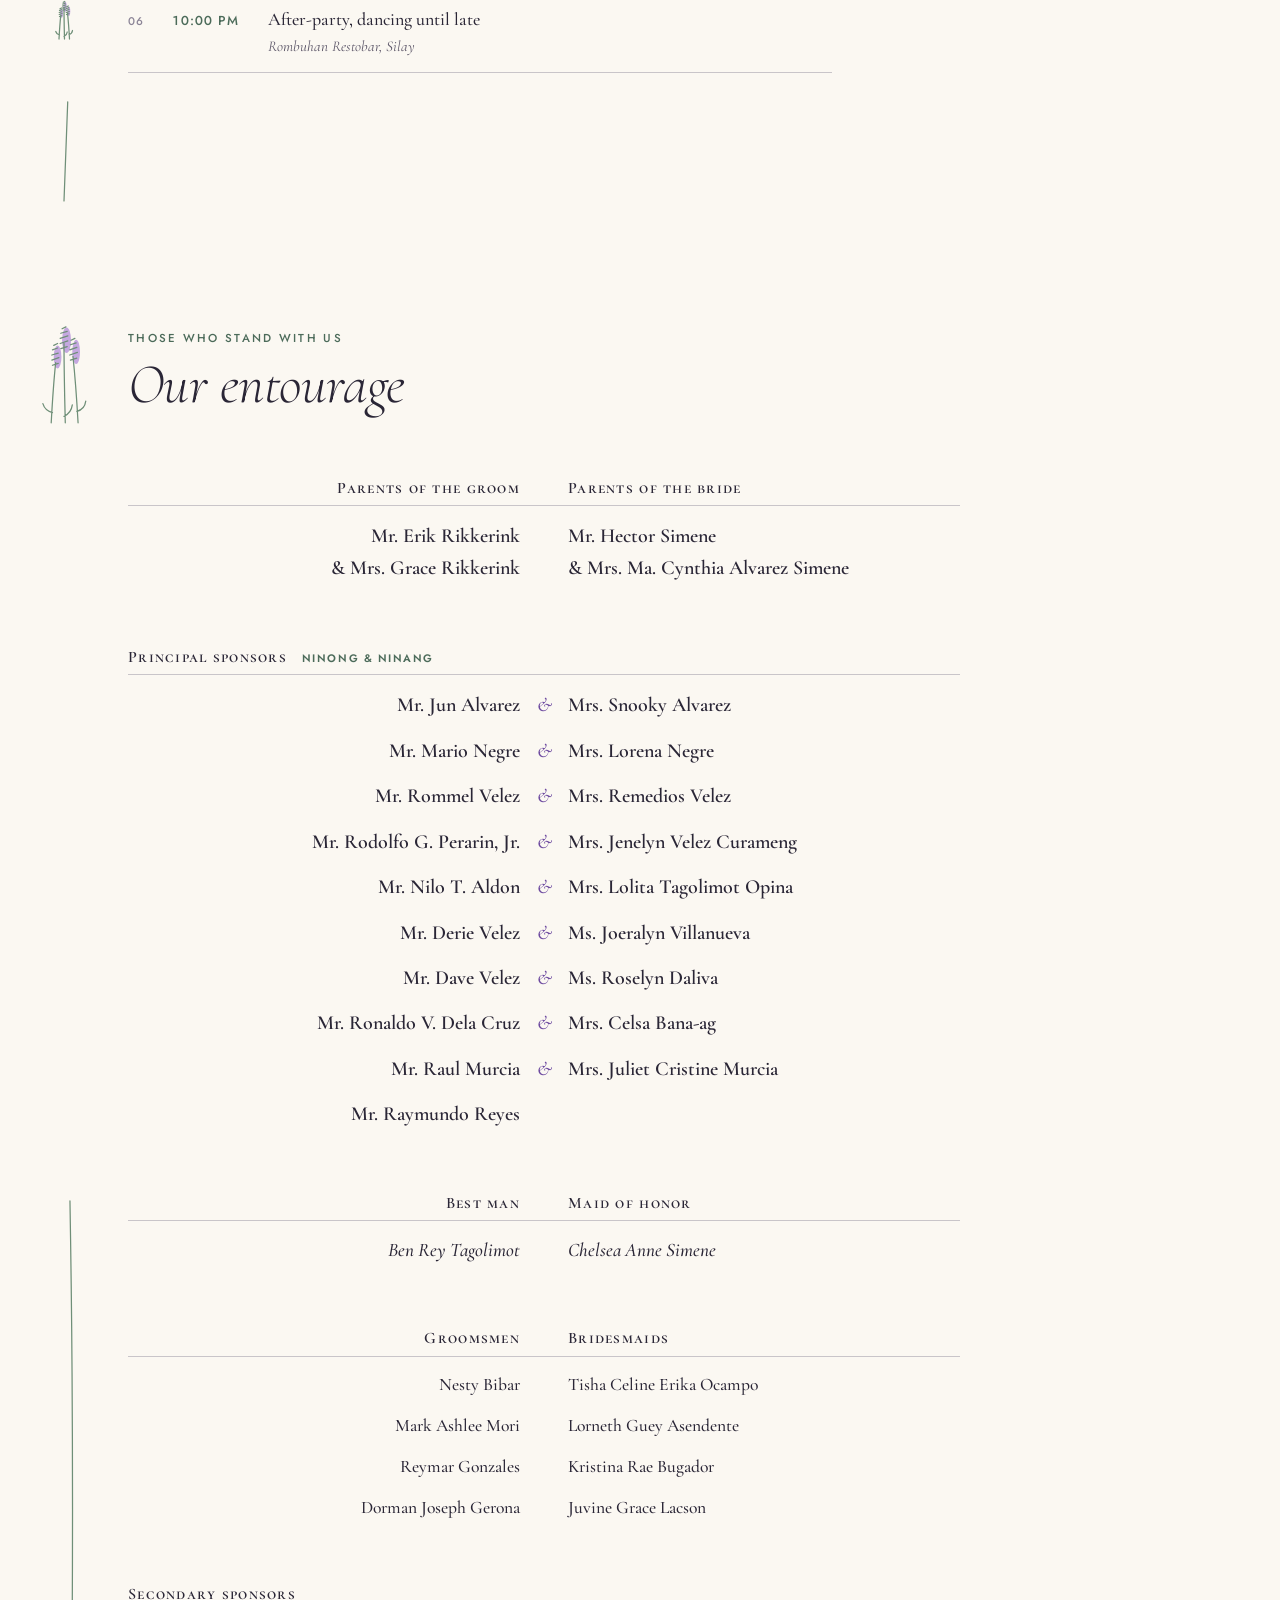
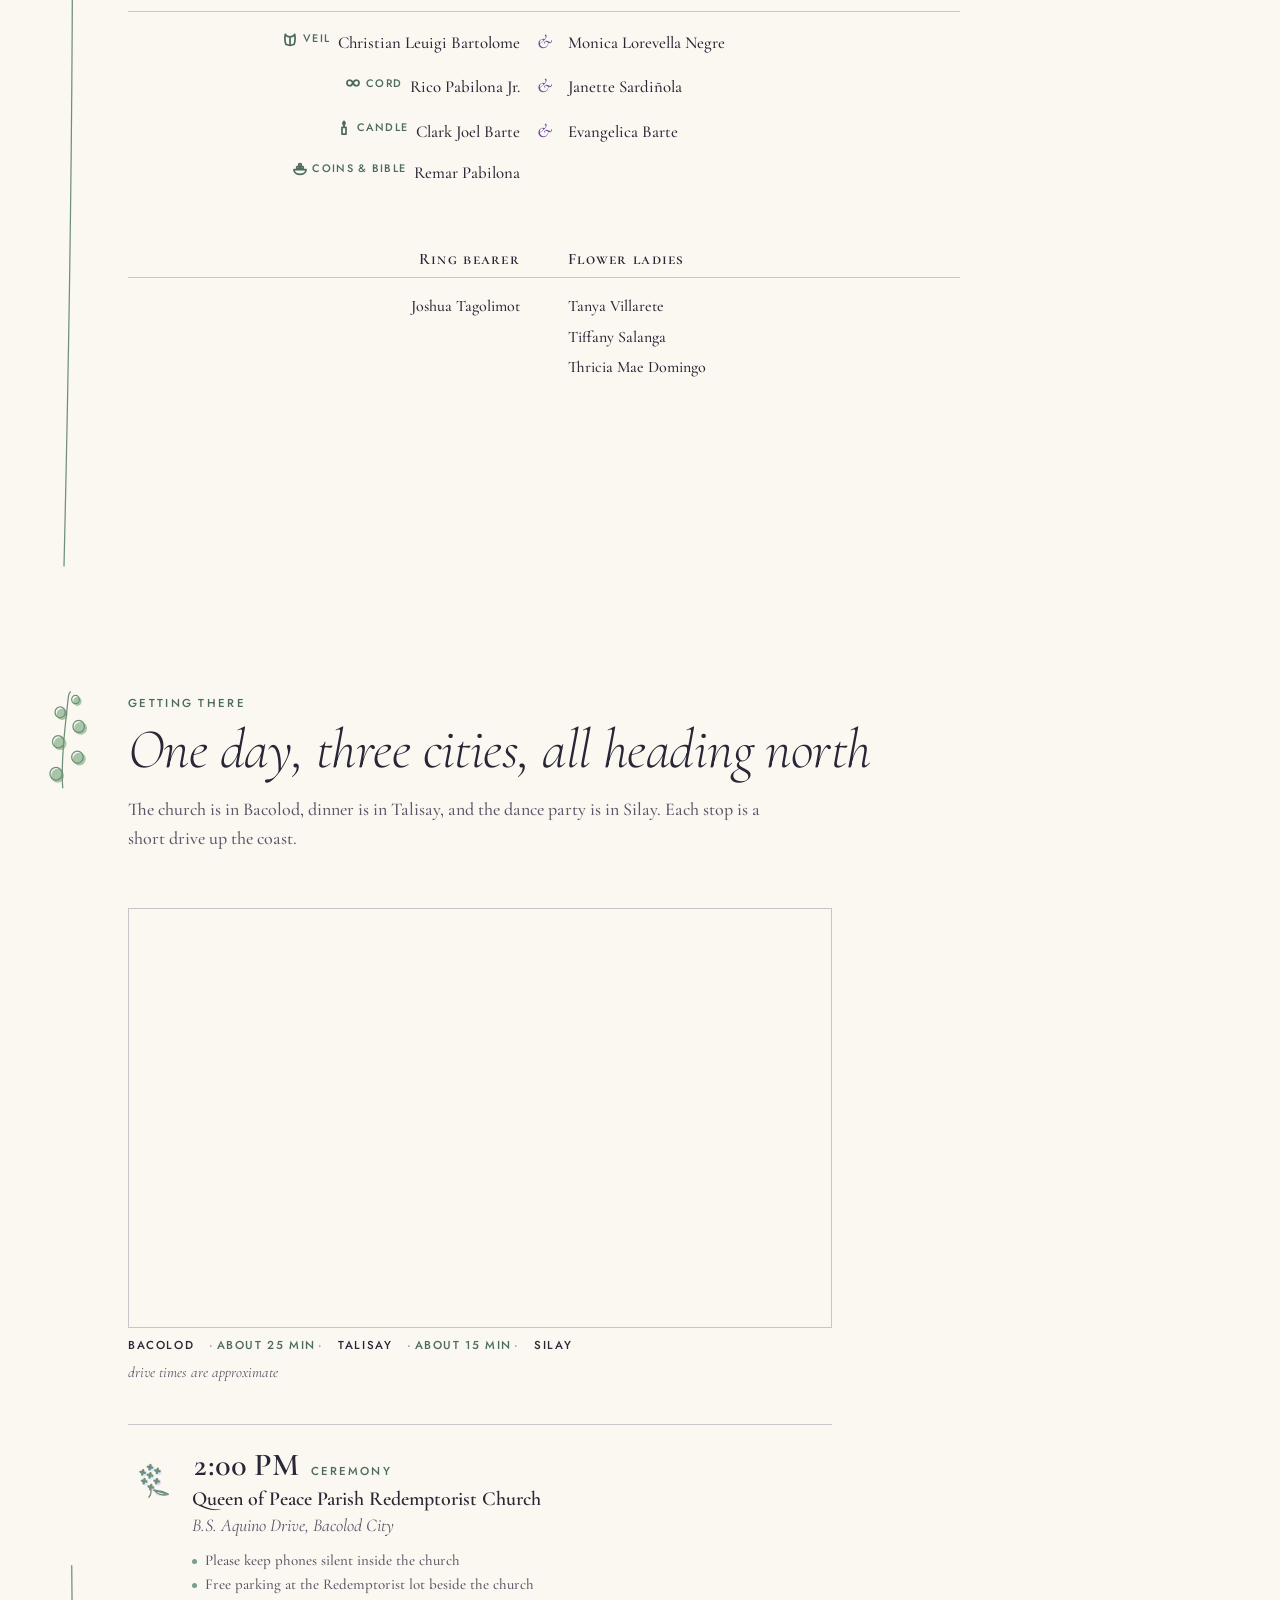
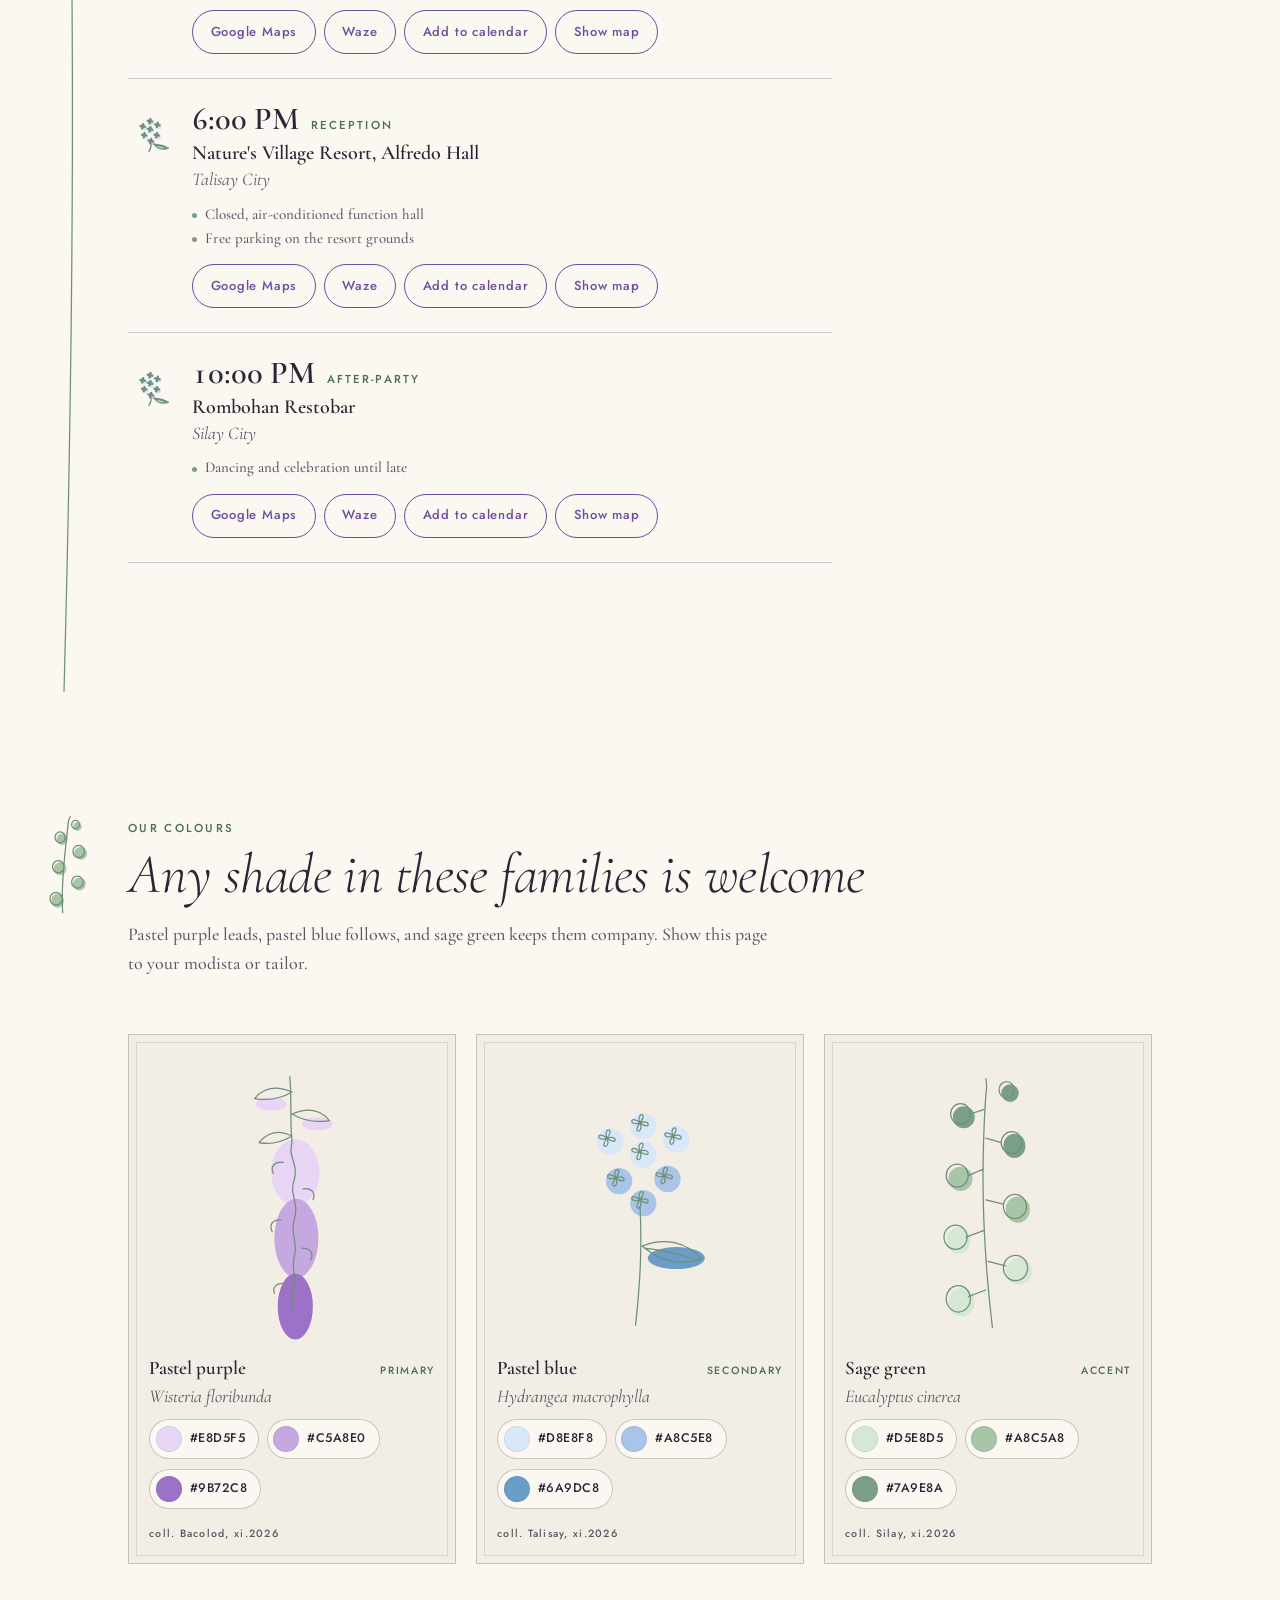
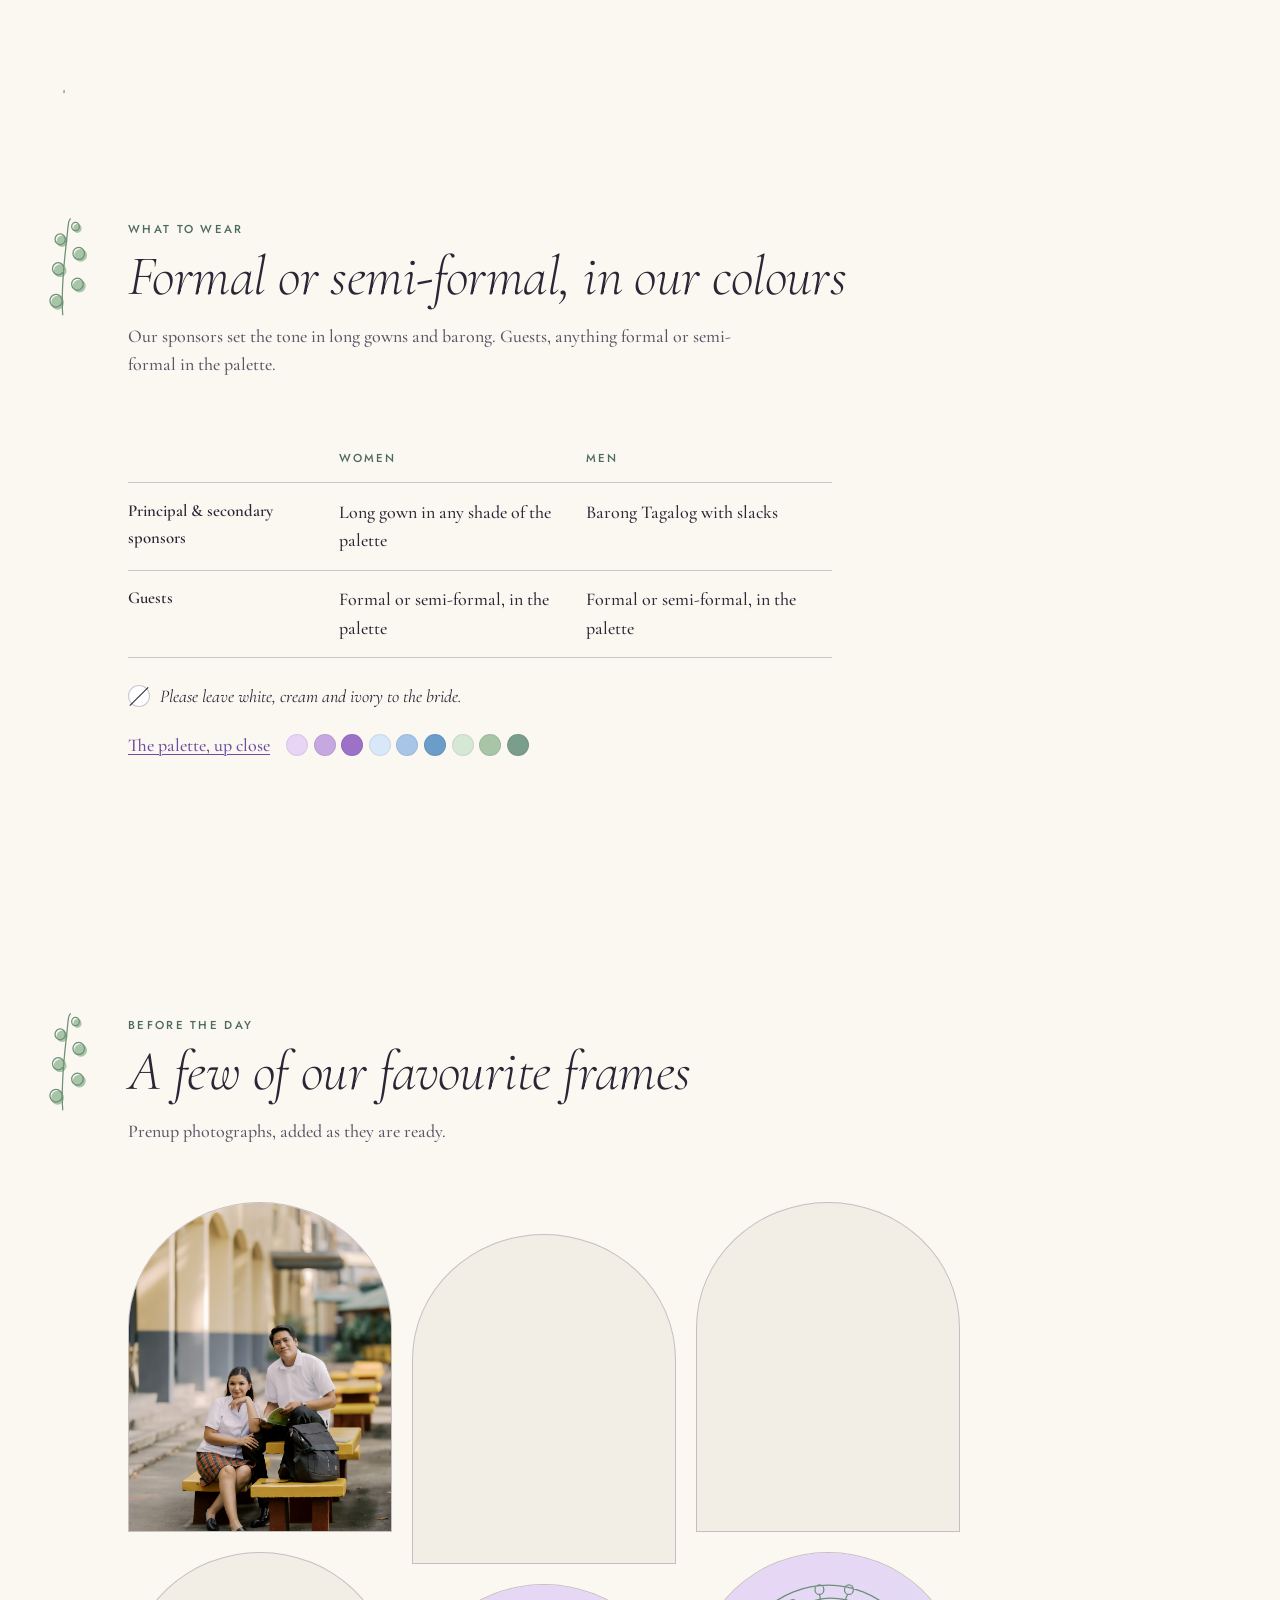
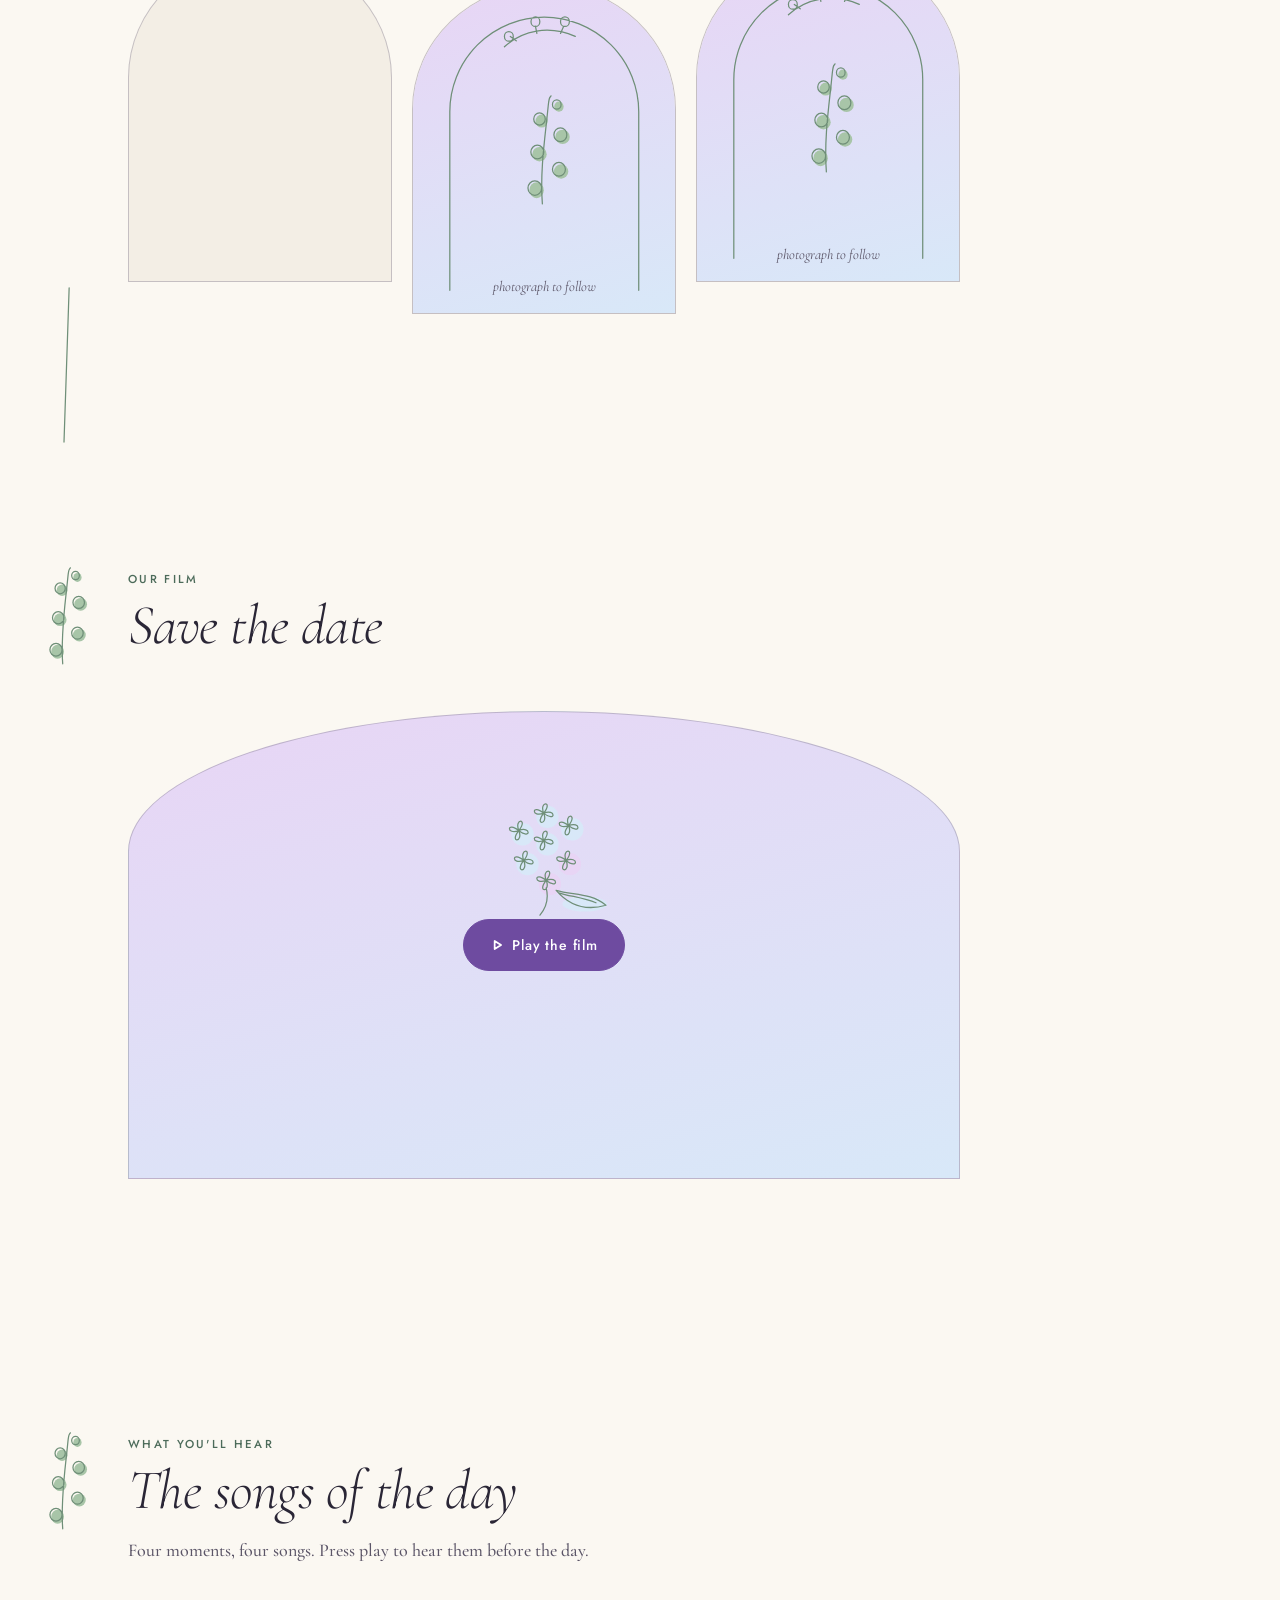
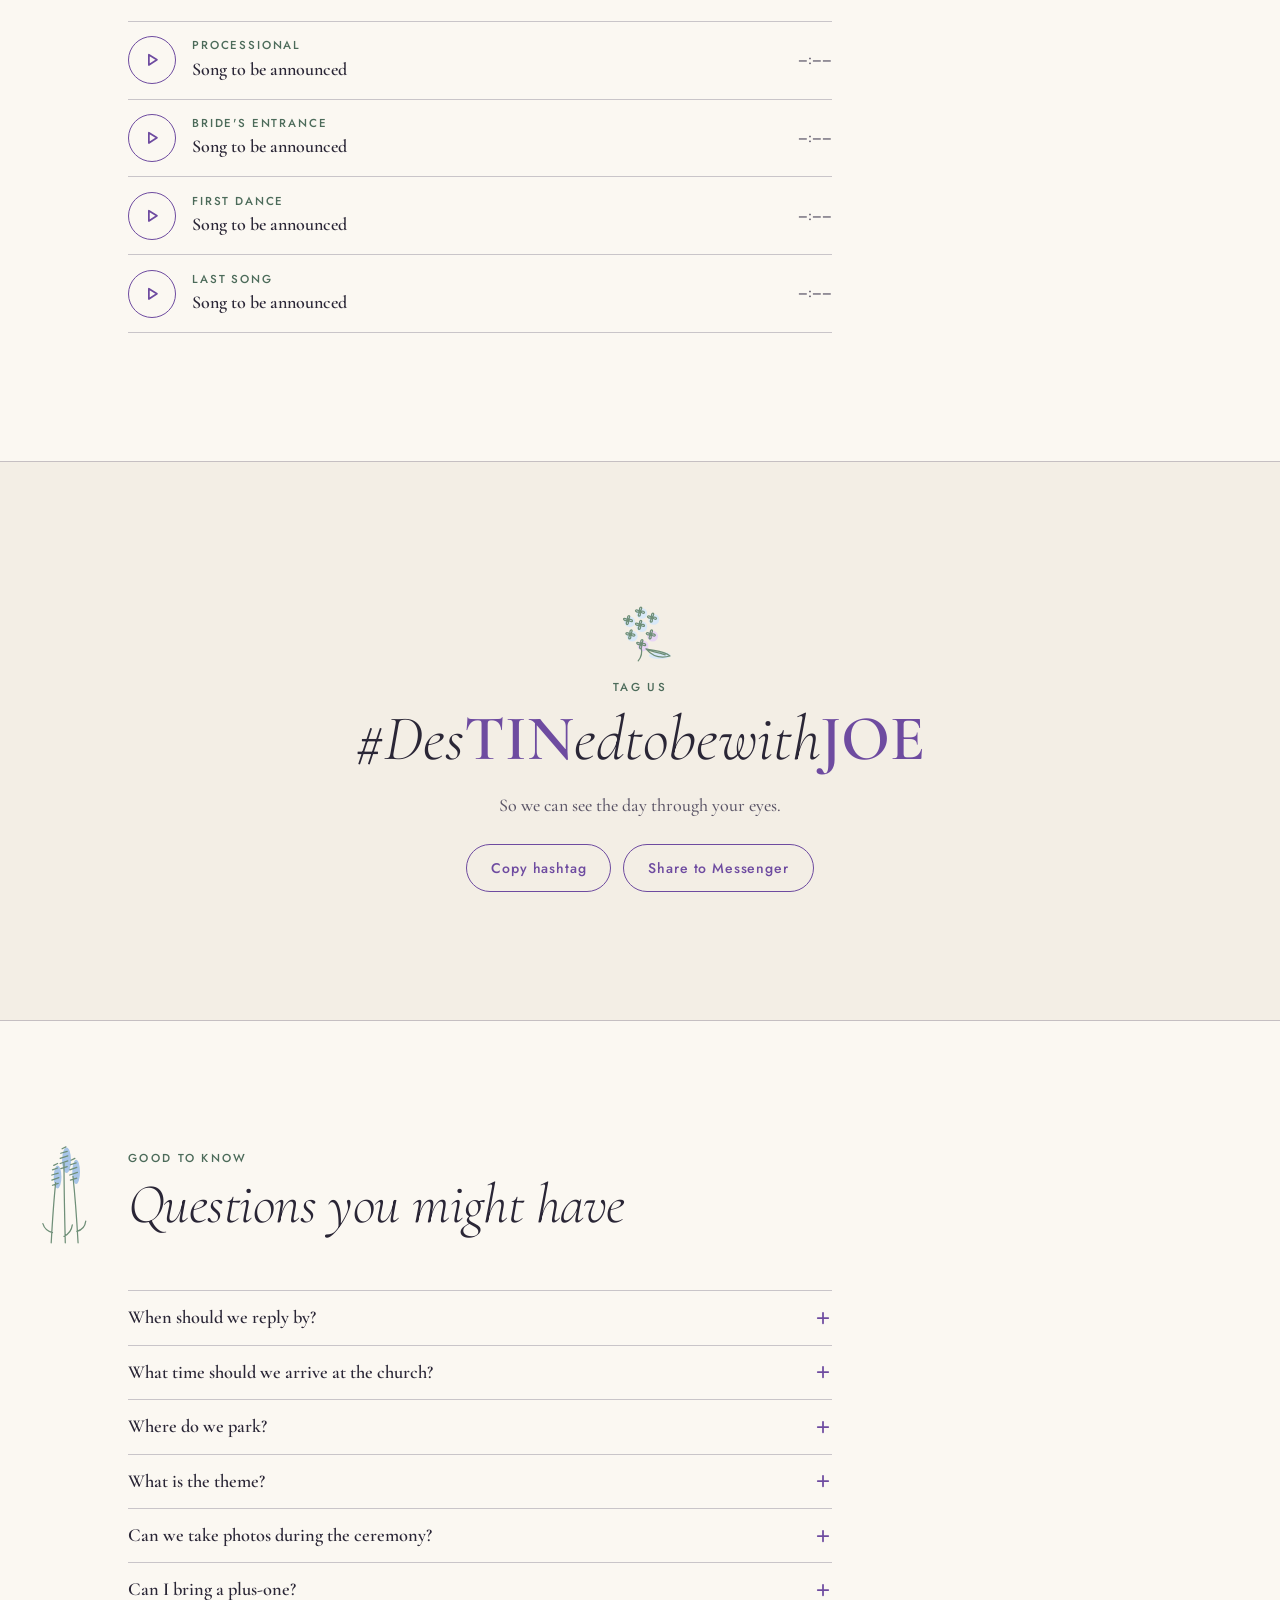
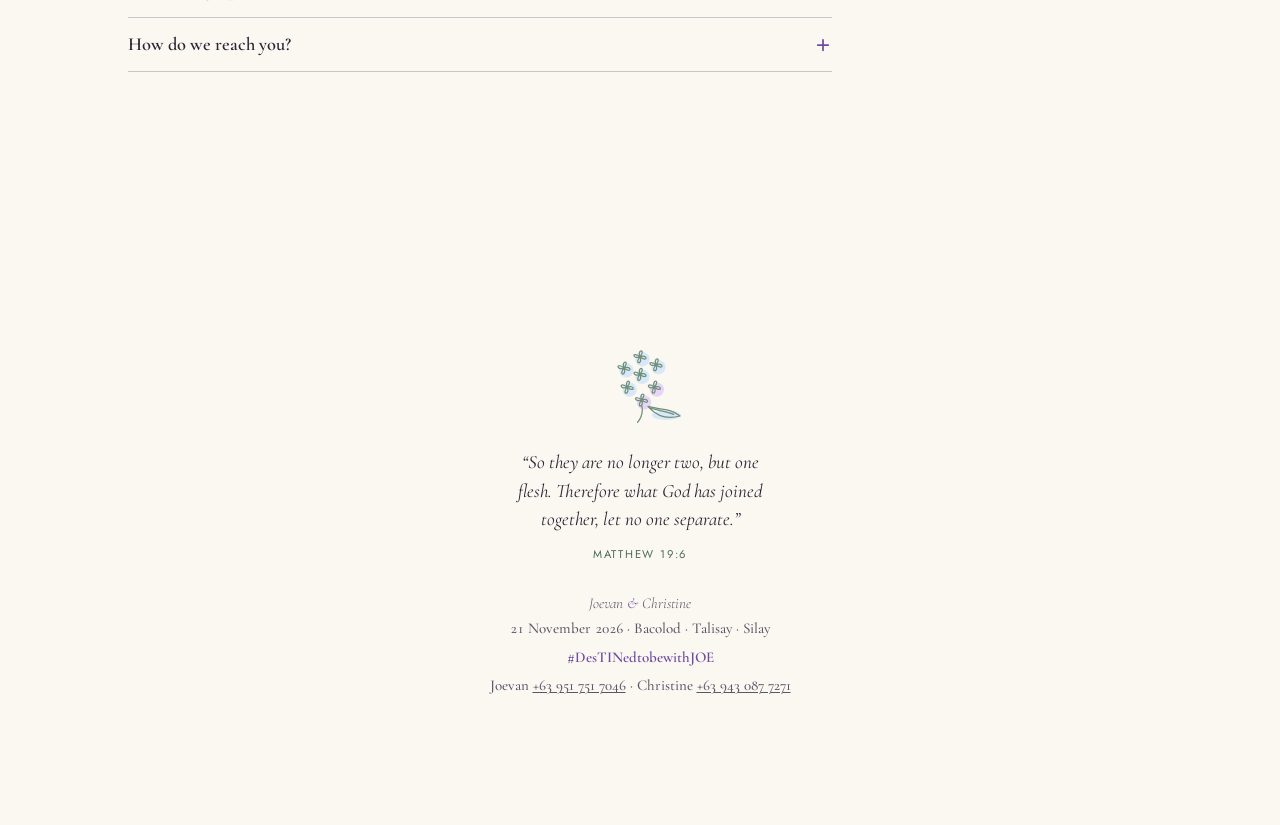
==== commit 5143d92e: "Update index.html" ====
--- a/index.html
+++ b/index.html
@@ -633,7 +633,7 @@
       <p class="lede">Prenup photographs, added as they are ready.</p>
     </header>
 
-    <!-- Drop photos into images/ as prenup-01 … prenup-06 (.jpg, .png, .jpeg or .webp all work).
+    <!-- Drop photos into images/ as prenup-01 … prenup-09 (.jpg, .png, .jpeg or .webp all work).
          Every frame is a 4:5 arch; any orientation works, portrait looks best. -->
     <div class="frames" id="frames">
       <figure class="frame frame-1" data-slot="1">
@@ -658,6 +658,18 @@
       </figure>
       <figure class="frame frame-6" data-slot="6">
         <button type="button" class="frame-open" aria-label="Open photograph 6"><img src="images/prenup-06.jpg" data-base="images/prenup-06" alt="Joevan and Christine, photograph 6" loading="lazy" decoding="async" onerror="imgNext(this)"></button>
+        <div class="frame-empty" aria-hidden="true"><svg class="frame-arch" focusable="false"><use href="#arch-frame"/></svg><svg class="frame-sprig" focusable="false"><use href="#sprig-eucalyptus"/></svg><span class="frame-note">photograph to follow</span></div>
+      </figure>
+             <figure class="frame frame-7" data-slot="7">
+        <button type="button" class="frame-open" aria-label="Open photograph 7"><img src="images/prenup-07.jpg" data-base="images/prenup-07" alt="Joevan and Christine, photograph 7" loading="lazy" decoding="async" onerror="imgNext(this)"></button>
+        <div class="frame-empty" aria-hidden="true"><svg class="frame-arch" focusable="false"><use href="#arch-frame"/></svg><svg class="frame-sprig" focusable="false"><use href="#sprig-eucalyptus"/></svg><span class="frame-note">photograph to follow</span></div>
+      </figure>
+      <figure class="frame frame-8" data-slot="8">
+        <button type="button" class="frame-open" aria-label="Open photograph 8"><img src="images/prenup-08.jpg" data-base="images/prenup-08" alt="Joevan and Christine, photograph 8" loading="lazy" decoding="async" onerror="imgNext(this)"></button>
+        <div class="frame-empty" aria-hidden="true"><svg class="frame-arch" focusable="false"><use href="#arch-frame"/></svg><svg class="frame-sprig" focusable="false"><use href="#sprig-eucalyptus"/></svg><span class="frame-note">photograph to follow</span></div>
+      </figure>
+      <figure class="frame frame-9" data-slot="9">
+        <button type="button" class="frame-open" aria-label="Open photograph 9"><img src="images/prenup-09.jpg" data-base="images/prenup-09" alt="Joevan and Christine, photograph 9" loading="lazy" decoding="async" onerror="imgNext(this)"></button>
         <div class="frame-empty" aria-hidden="true"><svg class="frame-arch" focusable="false"><use href="#arch-frame"/></svg><svg class="frame-sprig" focusable="false"><use href="#sprig-eucalyptus"/></svg><span class="frame-note">photograph to follow</span></div>
       </figure>
     </div>
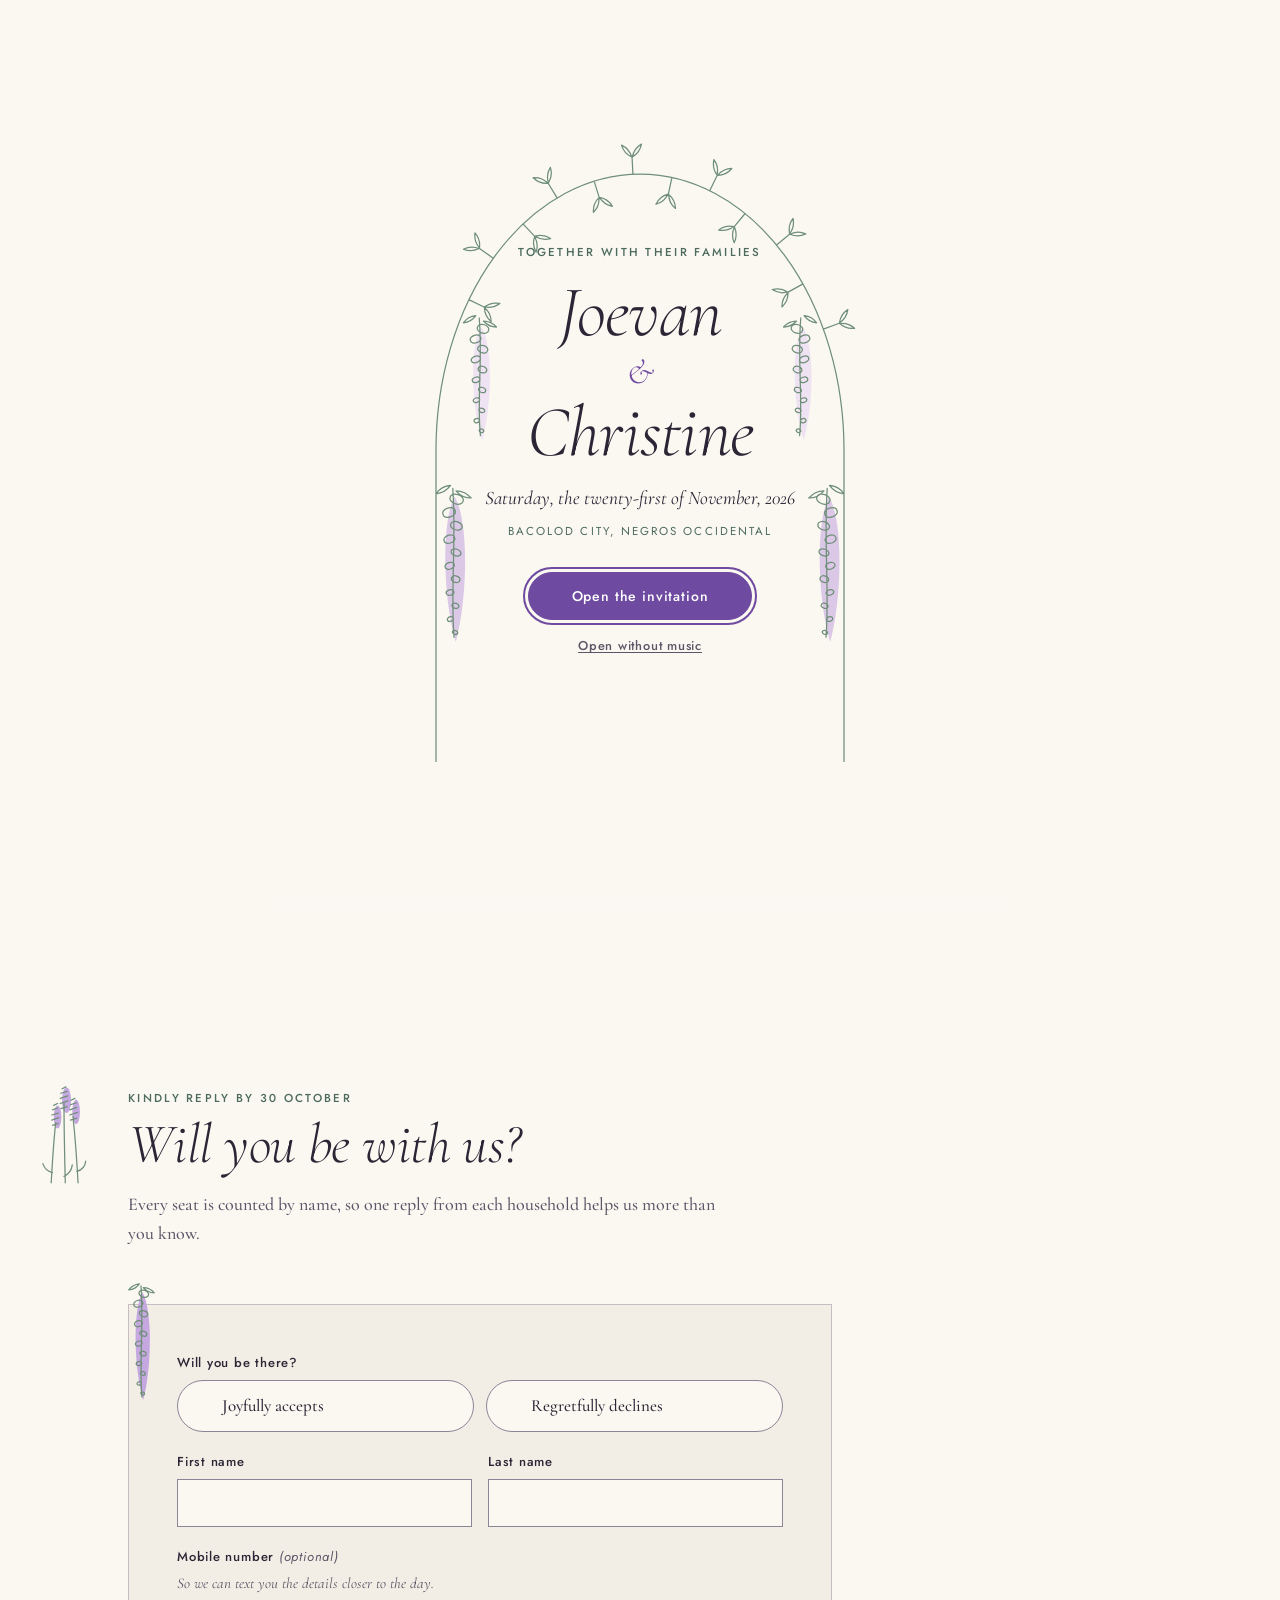
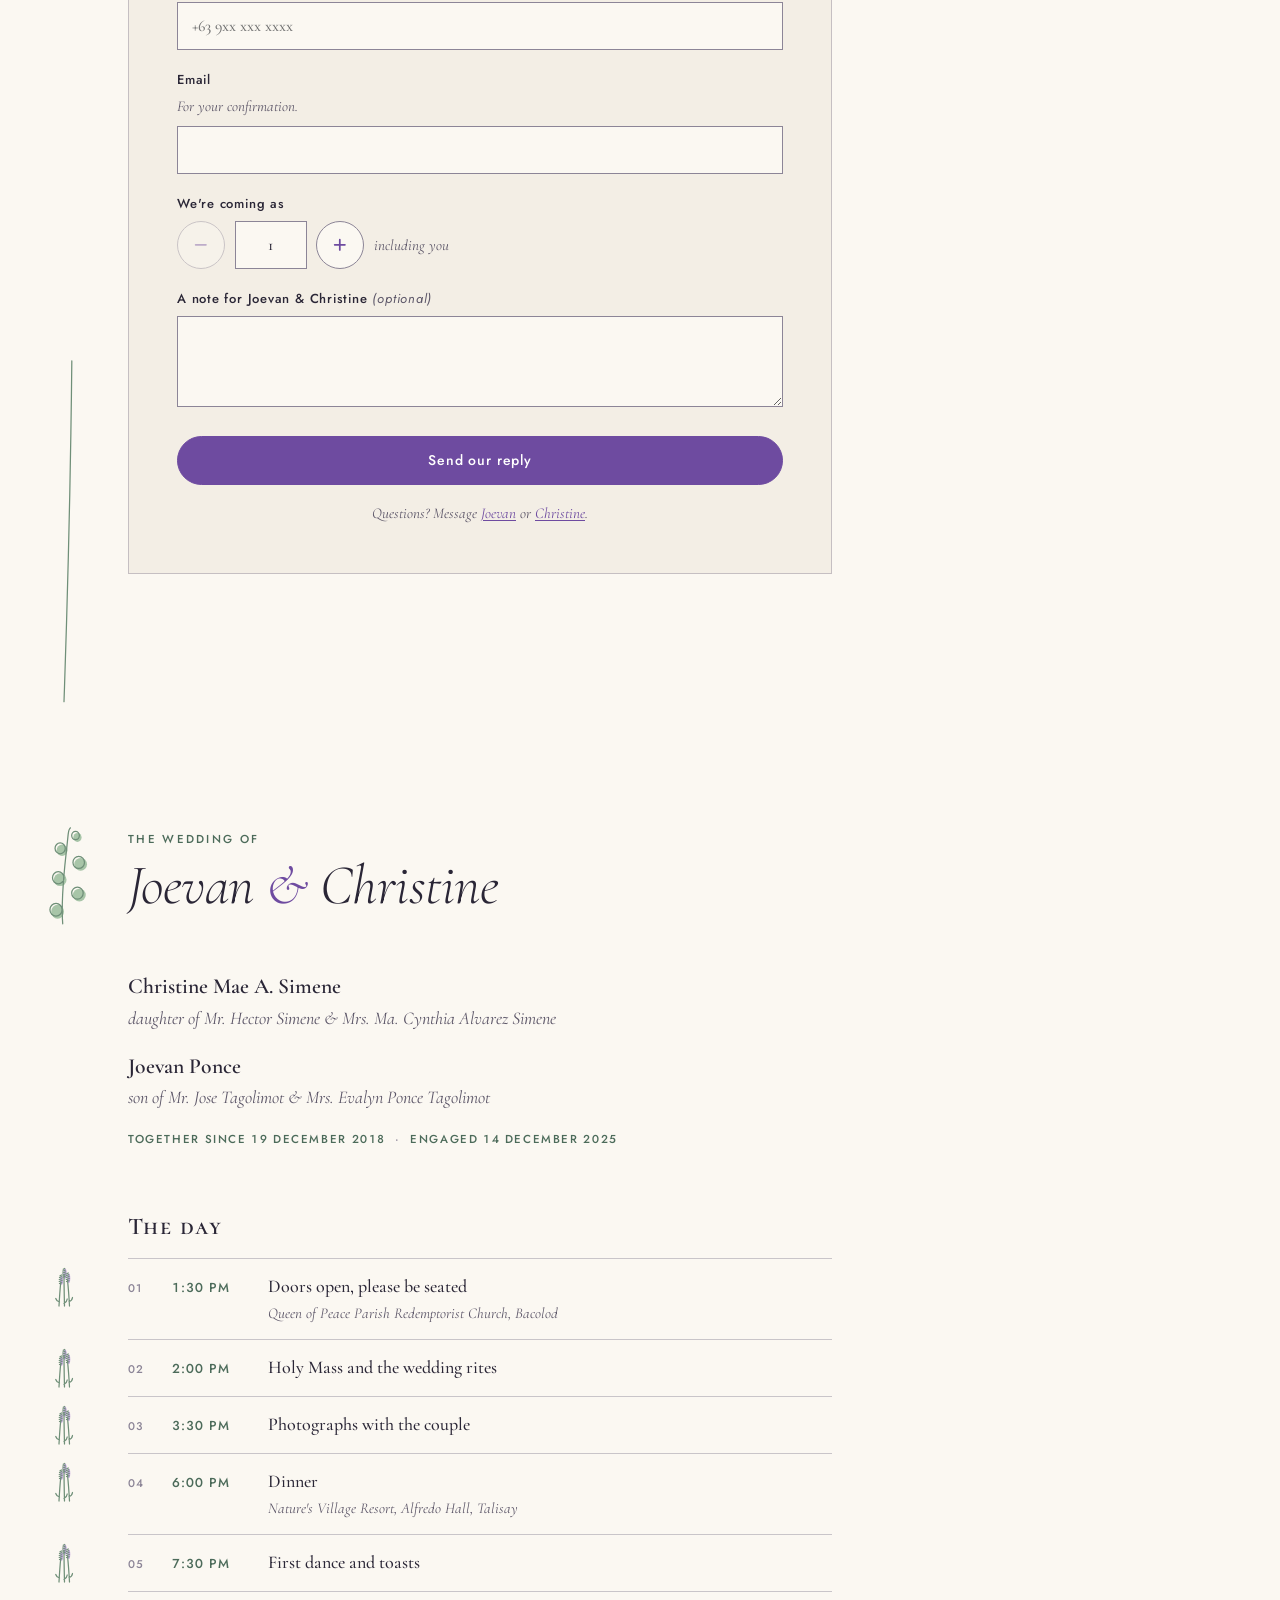
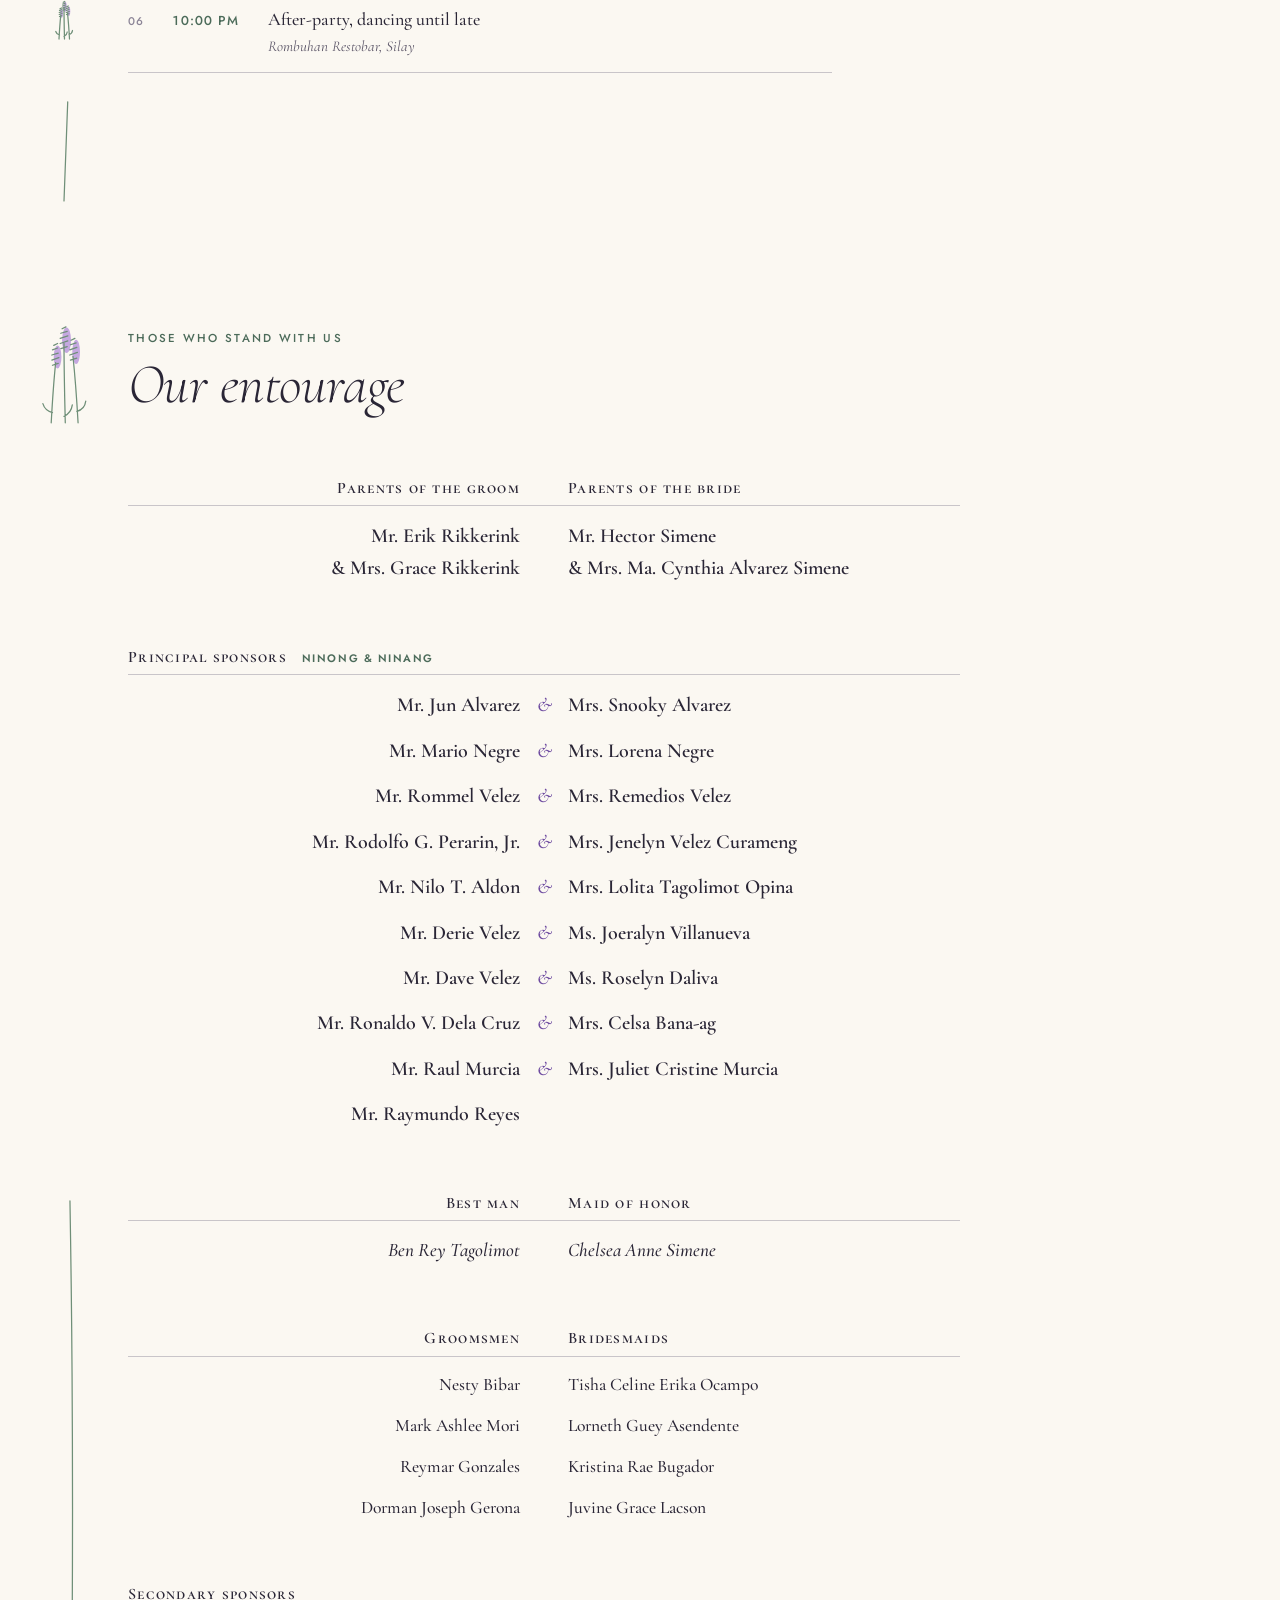
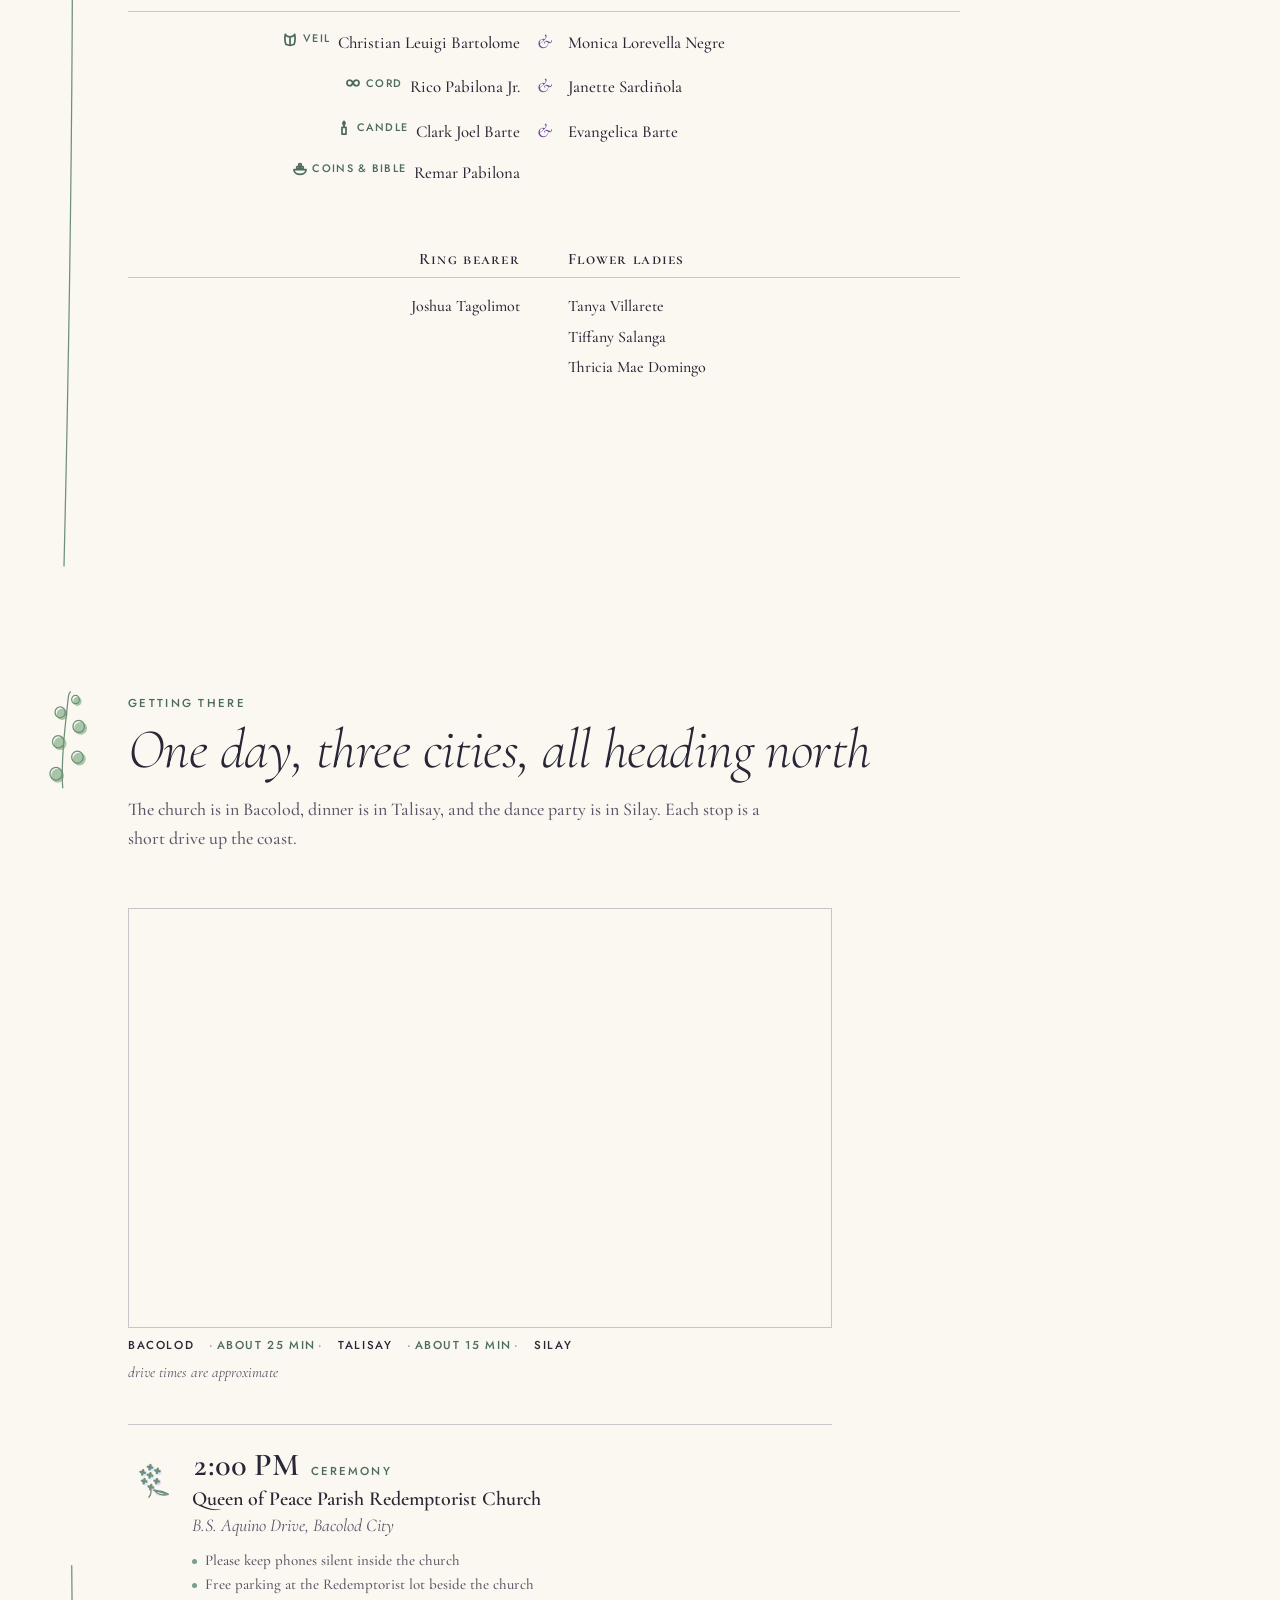
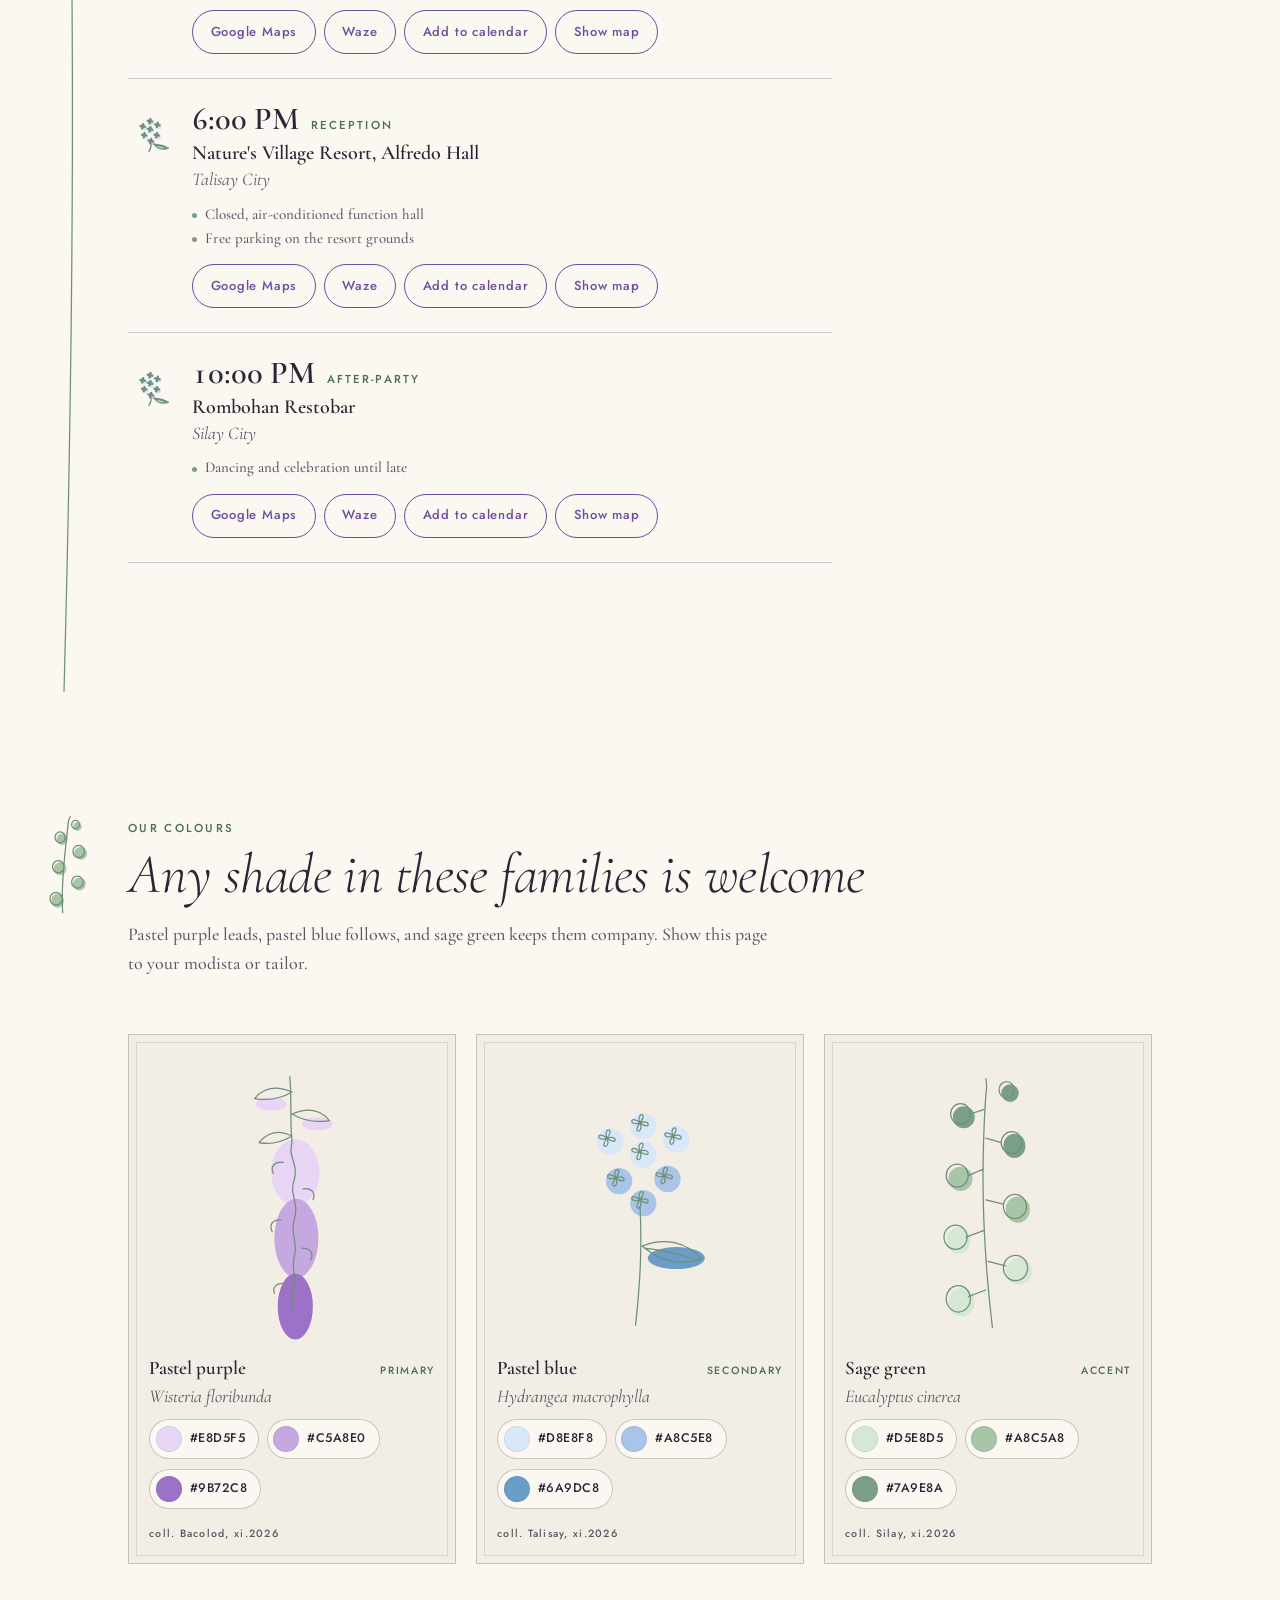
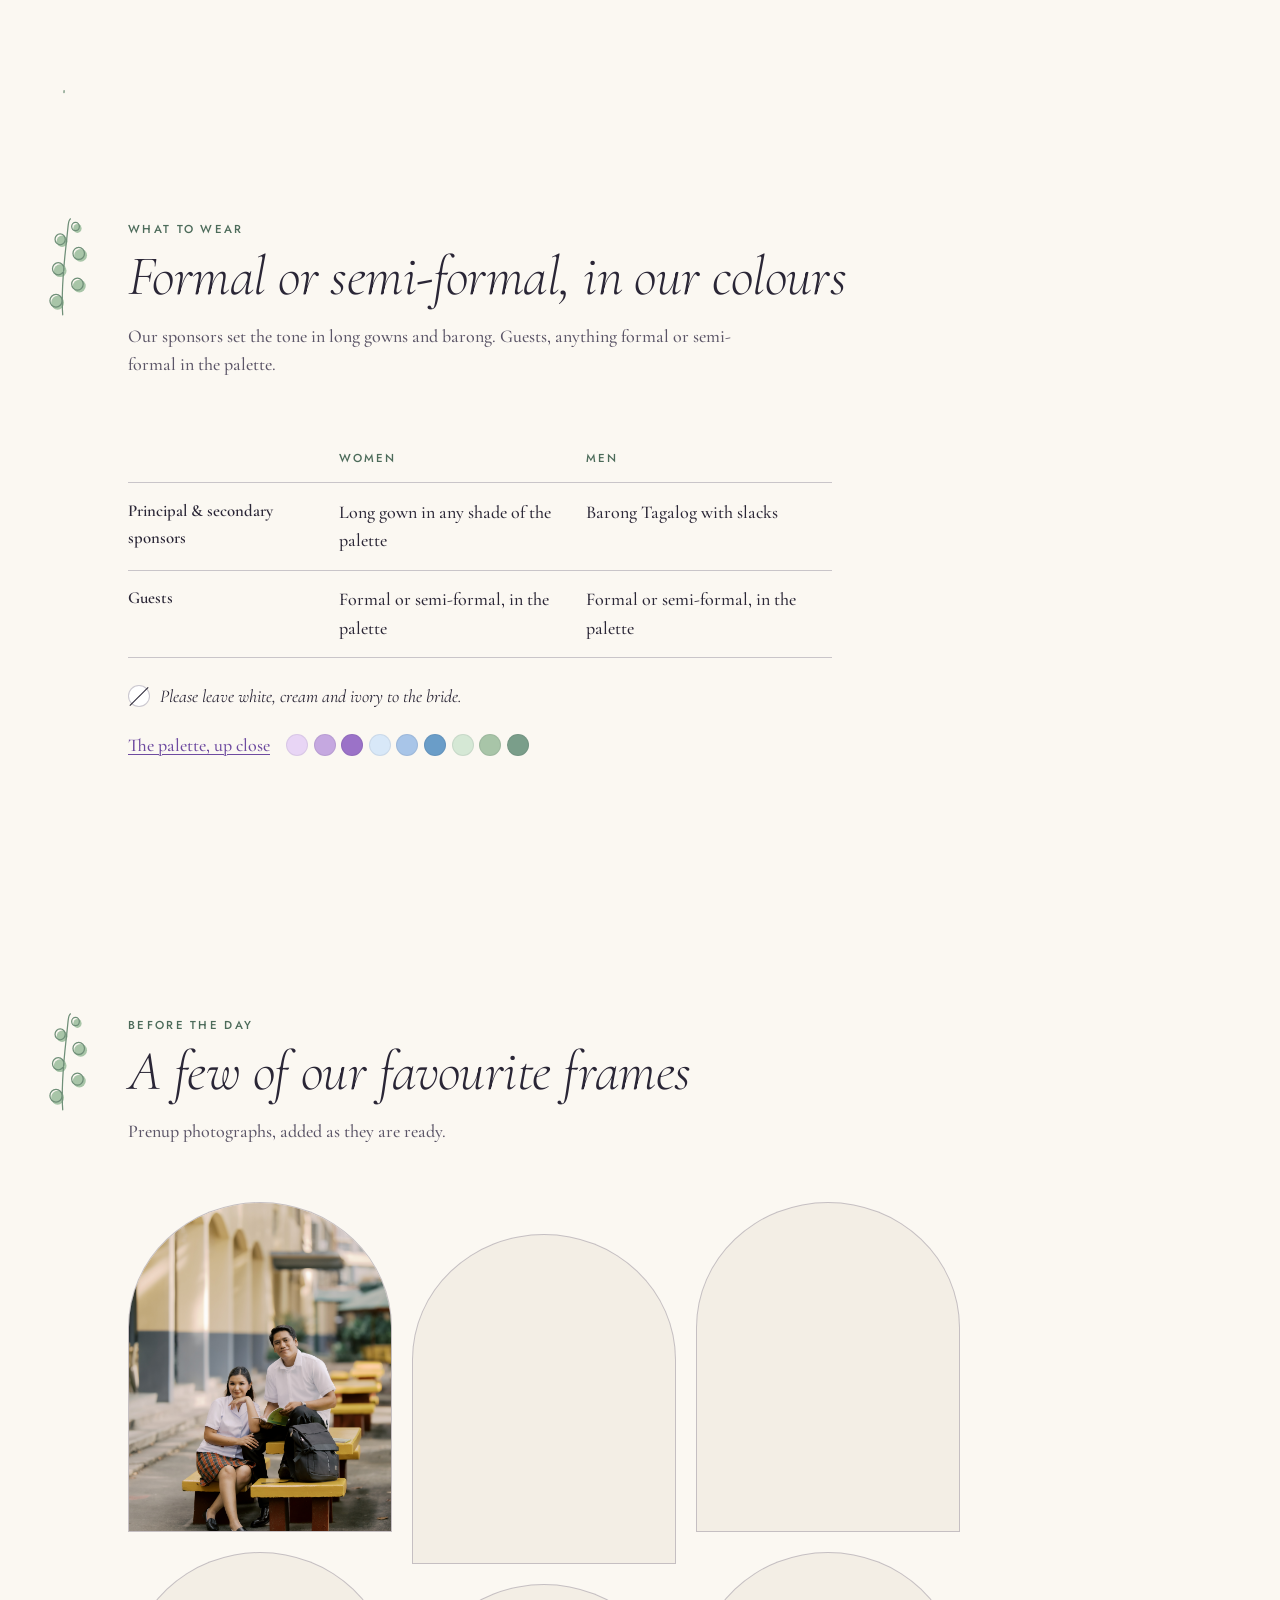
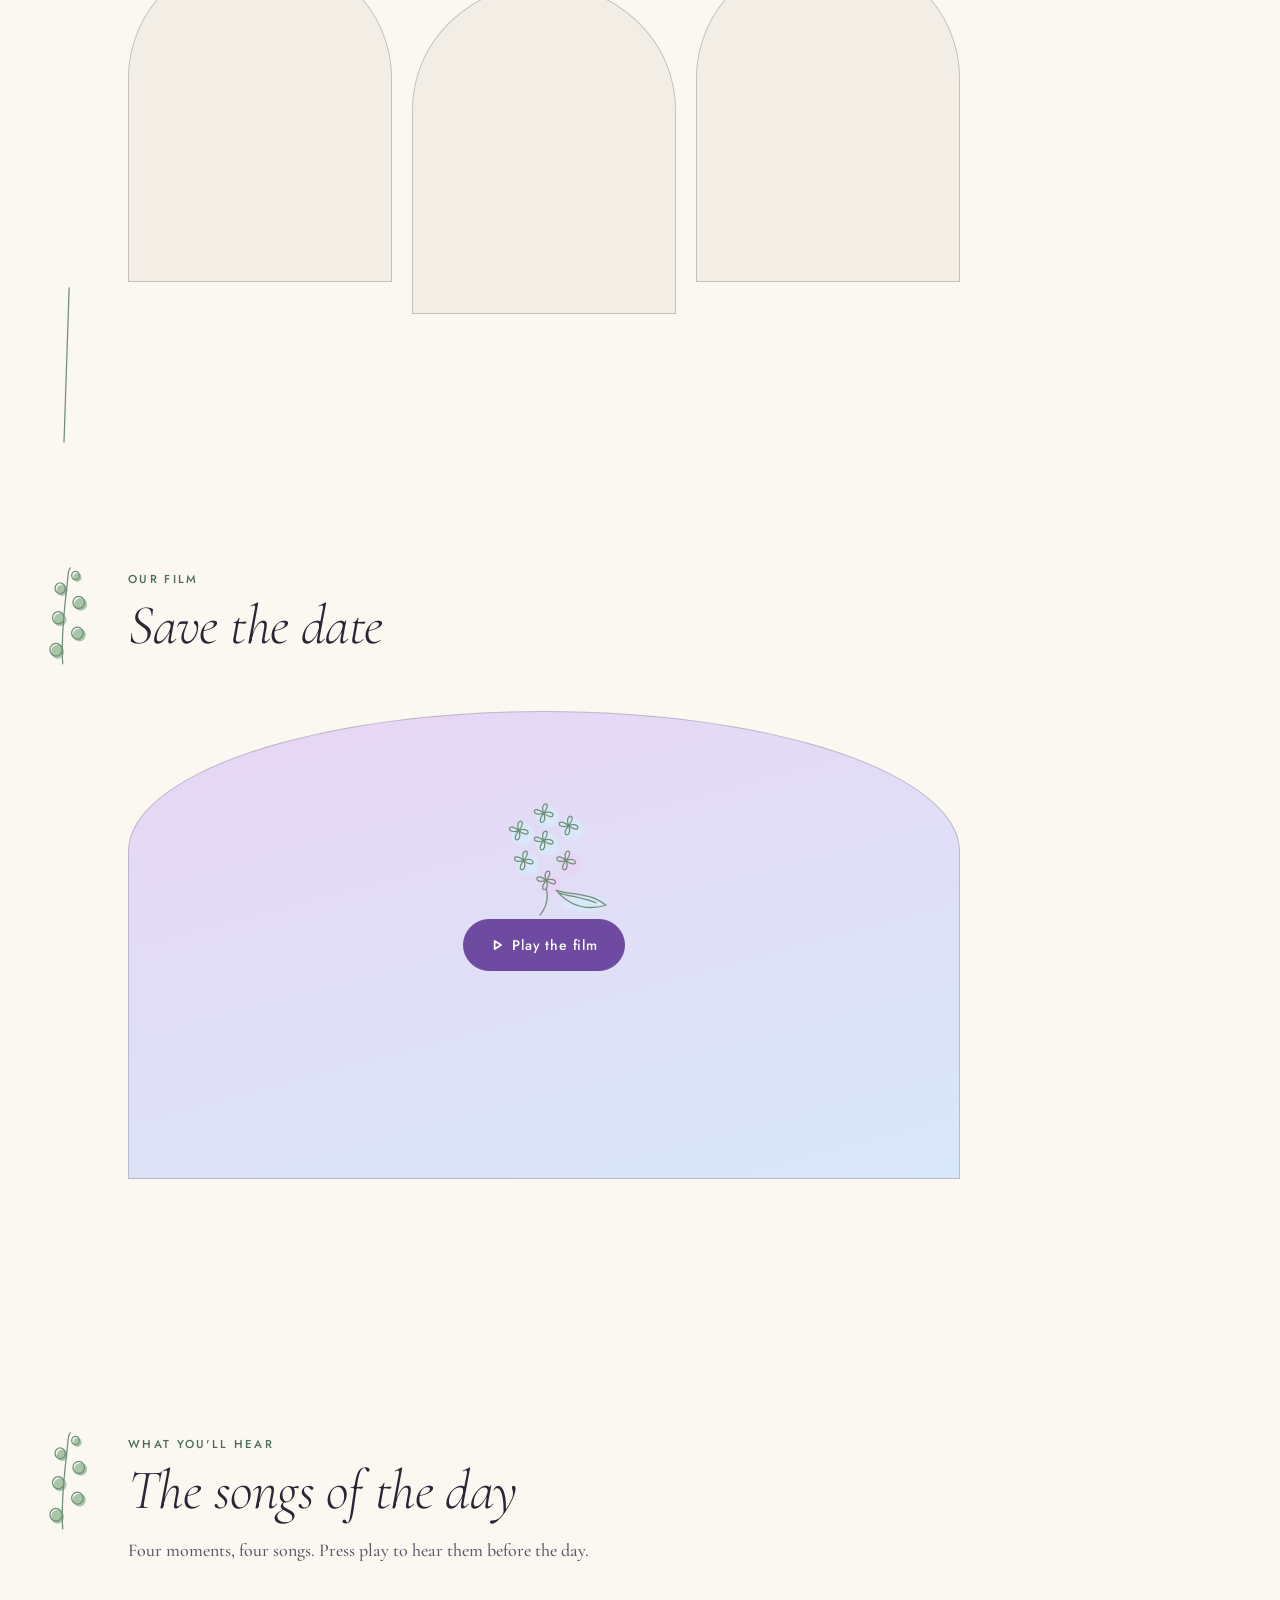
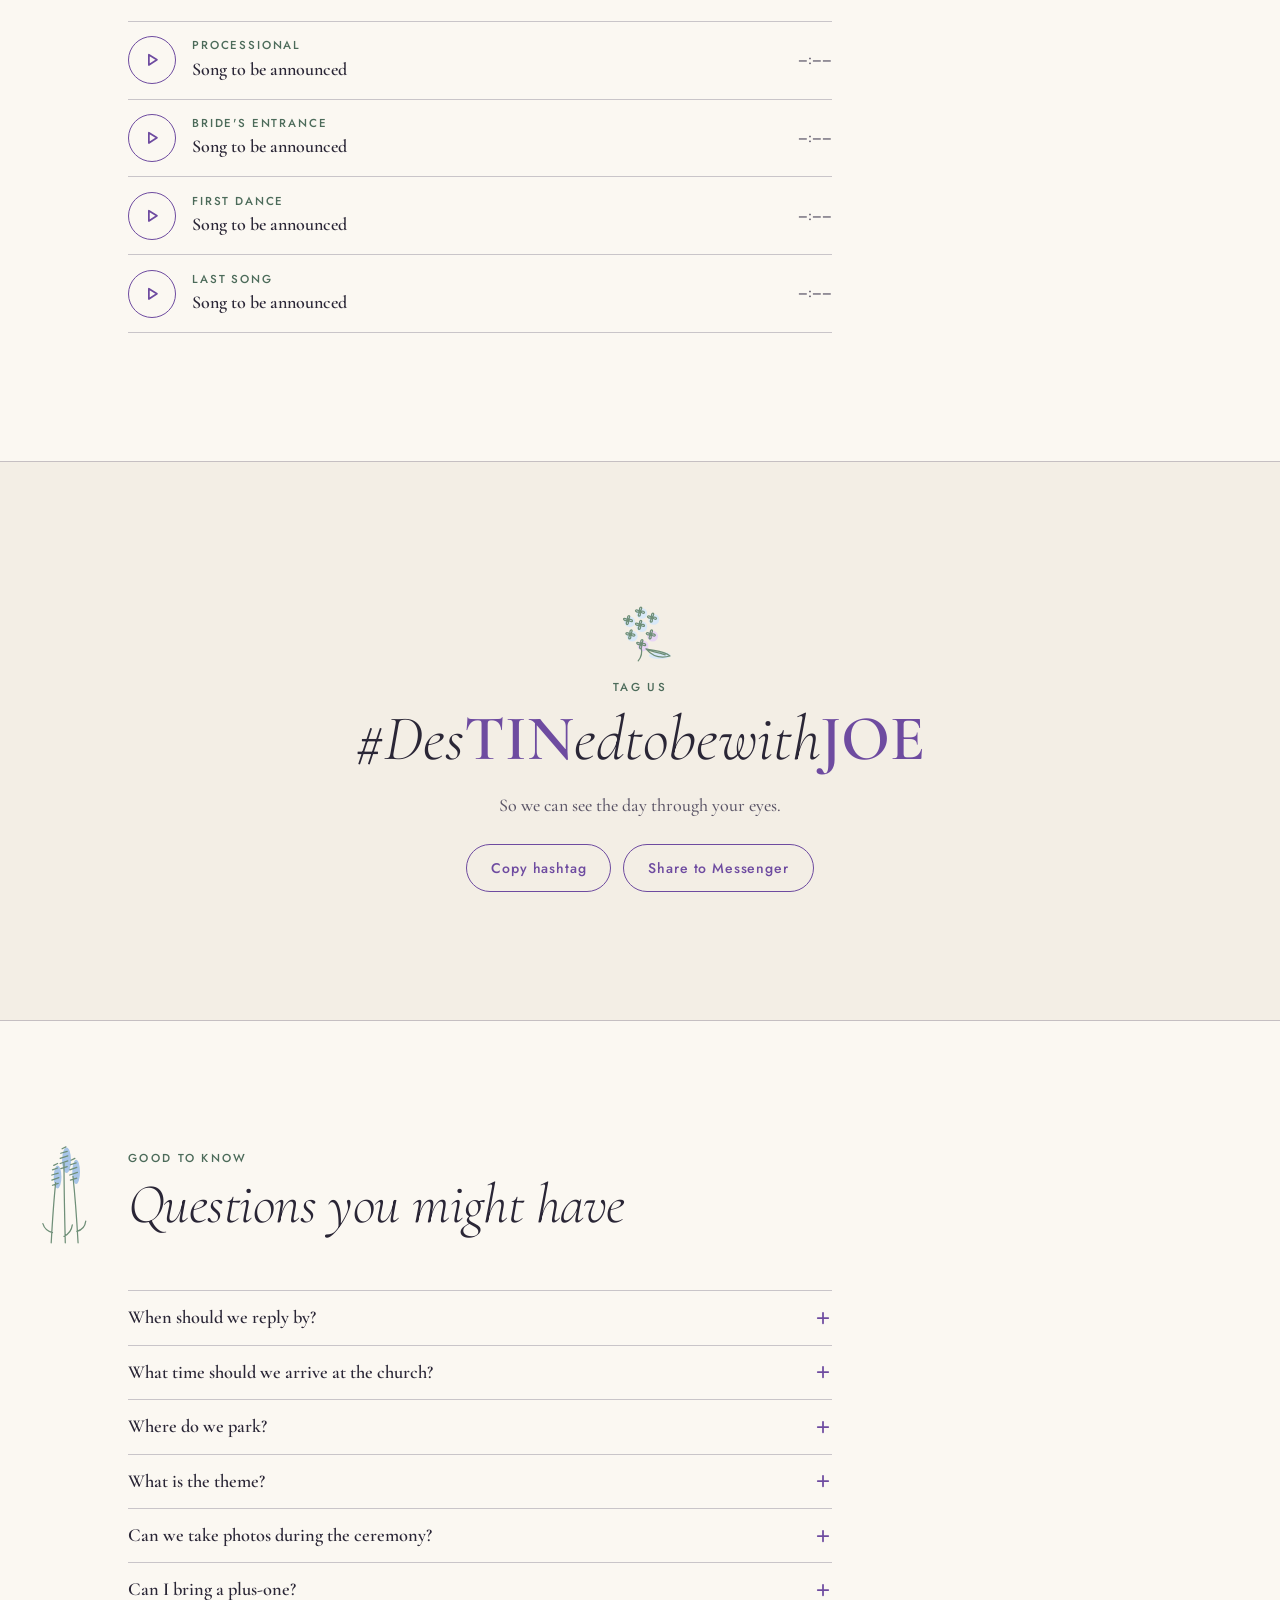
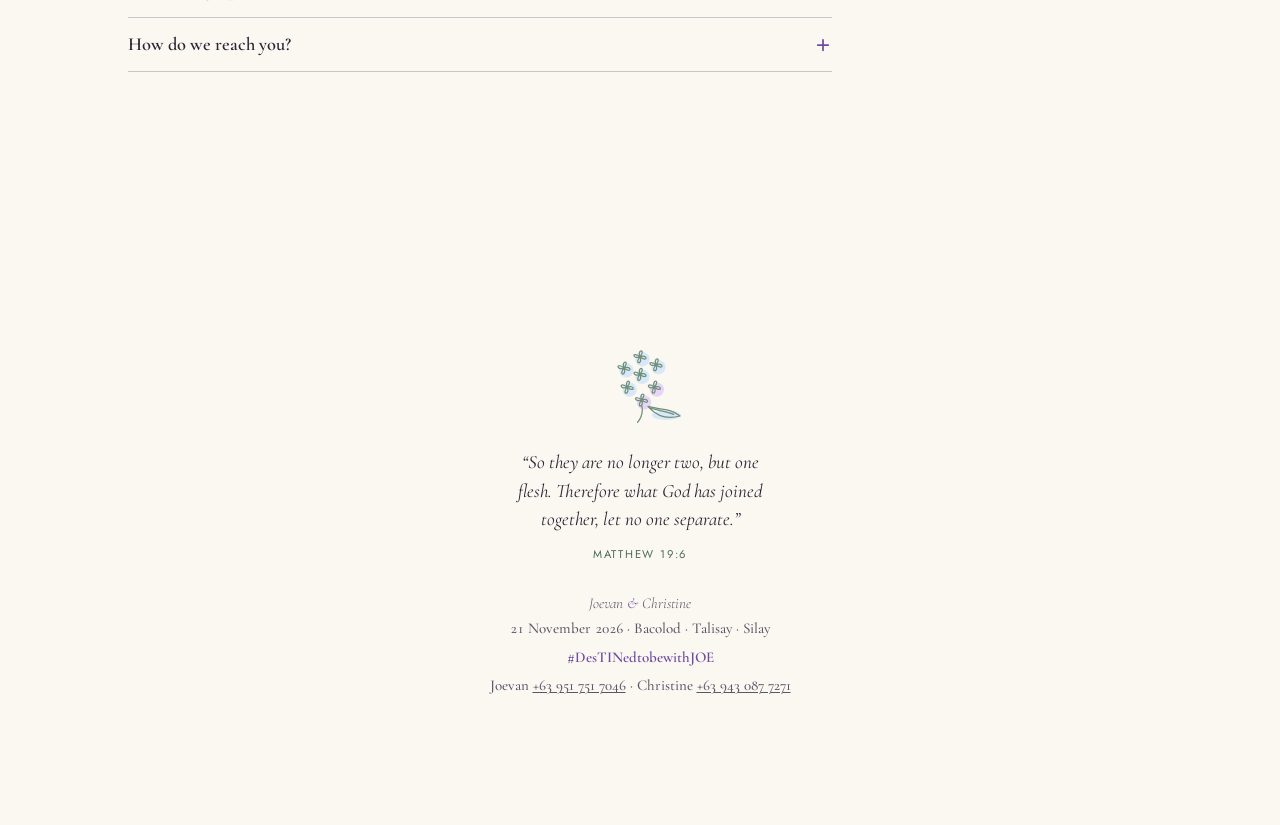
==== commit 8816a957: "Fix indentation for frame-7 in index.html" ====
--- a/index.html
+++ b/index.html
@@ -660,7 +660,7 @@
         <button type="button" class="frame-open" aria-label="Open photograph 6"><img src="images/prenup-06.jpg" data-base="images/prenup-06" alt="Joevan and Christine, photograph 6" loading="lazy" decoding="async" onerror="imgNext(this)"></button>
         <div class="frame-empty" aria-hidden="true"><svg class="frame-arch" focusable="false"><use href="#arch-frame"/></svg><svg class="frame-sprig" focusable="false"><use href="#sprig-eucalyptus"/></svg><span class="frame-note">photograph to follow</span></div>
       </figure>
-             <figure class="frame frame-7" data-slot="7">
+      <figure class="frame frame-7" data-slot="7">
         <button type="button" class="frame-open" aria-label="Open photograph 7"><img src="images/prenup-07.jpg" data-base="images/prenup-07" alt="Joevan and Christine, photograph 7" loading="lazy" decoding="async" onerror="imgNext(this)"></button>
         <div class="frame-empty" aria-hidden="true"><svg class="frame-arch" focusable="false"><use href="#arch-frame"/></svg><svg class="frame-sprig" focusable="false"><use href="#sprig-eucalyptus"/></svg><span class="frame-note">photograph to follow</span></div>
       </figure>
